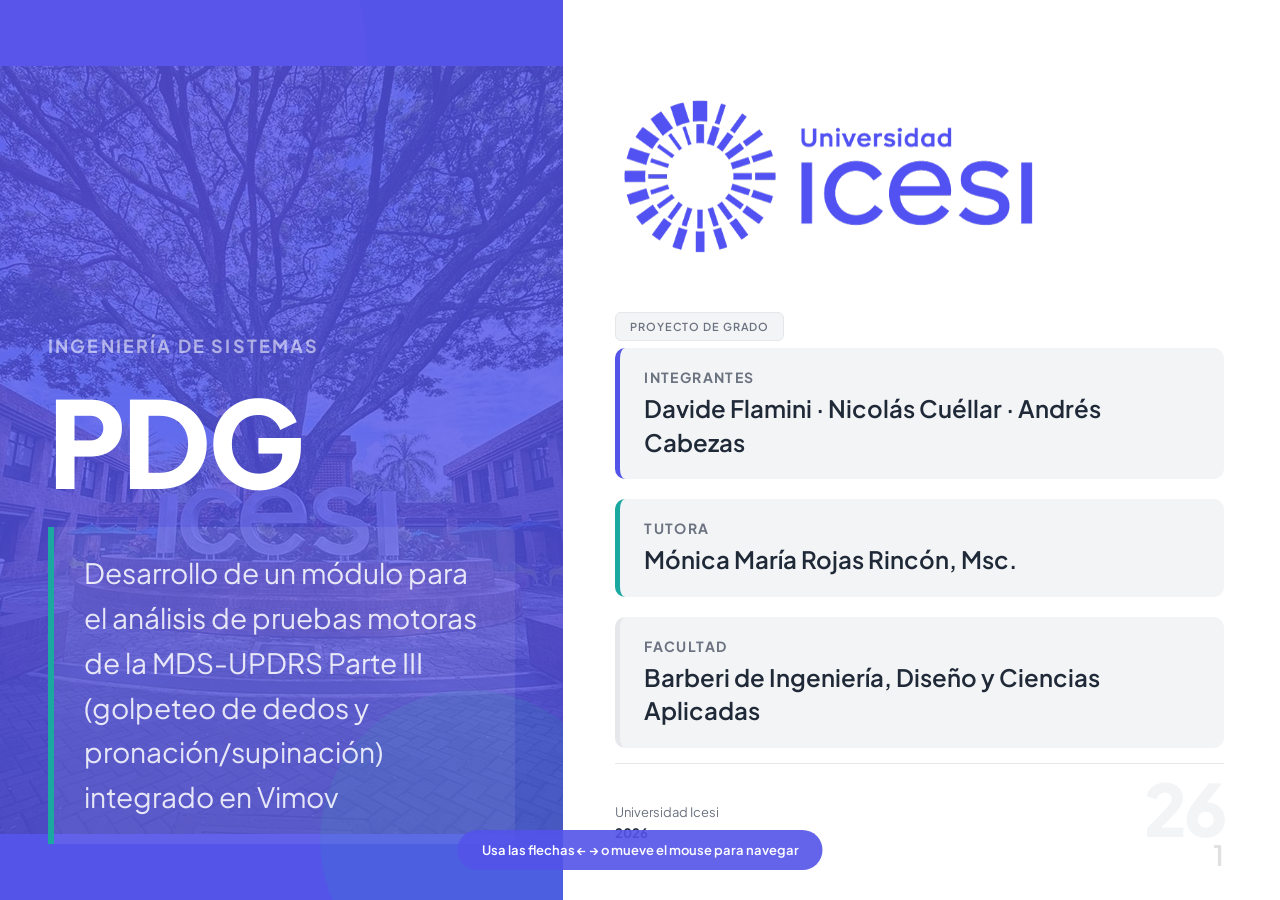
==== index.html @ 45508d39 "Merge branch 'main' of https://github.com/Nicolas-CM/Presentation-PDG" ====
<!DOCTYPE html>
<html lang="es">
<head>
    <meta charset="UTF-8">
    <meta name="viewport" content="width=device-width, initial-scale=1.0">
    <title>Vimov — MDS-UPDRS Parte III · Universidad Icesi</title>
    <link rel="preconnect" href="https://fonts.googleapis.com">
    <link rel="preconnect" href="https://fonts.gstatic.com" crossorigin>
    <link href="https://fonts.googleapis.com/css2?family=Plus+Jakarta+Sans:wght@300;400;500;600;700;800&display=swap" rel="stylesheet">
    <link rel="stylesheet" href="./assets/styles.css">

</head>
<body>
<div class="slide-container" id="slideContainer">

<!-- ===== 1. PORTADA ===== -->
<div class="slide slide-vimov-portada">
    <div class="section-header">Inicio</div>

    <!-- PANEL IZQUIERDO -->
    <div class="portada-left">
        <!-- Imagen de fondo (campus/laboratorio) -->
        <div class="portada-img-placeholder">
            <img src="./assets/portada-bg.jpg" alt="Vimov laboratorio">
        </div>
        <div class="portada-left-content">
            <div class="portada-eyebrow" style="font-size:18px;">Ingeniería de Sistemas</div>
            <h1 style="font-size:120px;">PDG</h1>
            <div class="portada-sub" style="font-size:28px;">
                Desarrollo de un módulo para el análisis de pruebas motoras de la MDS-UPDRS Parte III (golpeteo de dedos y pronación/supinación) integrado en Vimov
            </div>
        </div>
    </div>

    <!-- PANEL DERECHO -->
    <div class="portada-right">
        <div class="portada-right-top">
            <img src="./assets/logo-icesi.png" alt="Icesi" style="width:70%; height:auto; margin-bottom:6px;">
            <div class="portada-chip">Proyecto de Grado</div>
        </div>

        <div class="portada-info-block">
            <div class="portada-info-row blue">
                <div class="portada-info-label" style="font-size:14px;">Integrantes</div>
                <div class="portada-info-value" style="font-size:24px;">Davide Flamini · Nicolás Cuéllar · Andrés Cabezas</div>
            </div>
            <div class="portada-info-row teal">
                <div class="portada-info-label" style="font-size:14px;">Tutora</div>
                <div class="portada-info-value" style="font-size:24px;">Mónica María Rojas Rincón, Msc.</div>
            </div>
            <div class="portada-info-row">
                <div class="portada-info-label" style="font-size:14px;">Facultad</div>
                <div class="portada-info-value" style="font-size:24px;">Barberi de Ingeniería, Diseño y Ciencias Aplicadas</div>
            </div>
        </div>

        <div>
            <div class="portada-divider"></div>
            <div style="display:flex;align-items:flex-end;justify-content:space-between;">
                <div style="font-size:13px;color:var(--text-light);line-height:1.6;">
                    Universidad Icesi<br>
                    <strong style="color:var(--text);">2026</strong>
                </div>
                <div class="portada-year-badge">26</div>
            </div>
        </div>
    </div>

    <div class="page-number" style="color:rgba(0,0,0,0.12)">1</div>
</div>

<!-- ===== 4. CONTEXTO (contenido) ===== -->
<div class="slide slide-content">
    <div class="section-header">Contexto</div>
    <img src="./assets/logo-icesi.png" alt="Icesi" class="slide-logo">
    <h2 style="margin-top:28px;">CONTEXTO</h2>

    <div class="cols" style="
    display:grid;
    grid-template-columns:1fr 1fr;
    gap:22px;
    margin-top:20px;
">

    <div style="
        background:#fff;
        border:1px solid #e5e7eb;
        border-radius:18px;
        padding:24px;
        box-shadow:0 8px 24px rgba(0,0,0,.06);
    ">
        <h3 style="
            margin:0 0 12px;
            color:#5454e9;
            font-size:42px;
        ">
            Parkinson
        </h3>

        <p style="
            margin:0;
            font-size:32px;
            line-height:1.6;
            color:#475569;
        ">
            <strong>más de 10 millones</strong> de personas viven con enfermedad de Parkinson en el mundo (Parkinson's Foundation, 2024).
        </p>
    </div>

    <div style="
        background:#fff;
        border:1px solid #e5e7eb;
        border-radius:18px;
        padding:24px;
        box-shadow:0 8px 24px rgba(0,0,0,.06);
    ">
        <h3 style="
            margin:0 0 12px;
            color:#5454e9;
            font-size:42px;
        ">
            Escala MDS-UPDRS
        </h3>

        <p style="
            margin:0;
            font-size:32px;
            line-height:1.6;
            color:#475569;
        ">
            Estándar internacional para la evaluación de síntomas motores en Parkinson.
        </p>
    </div>

    <div style="
        background:#fff;
        border:1px solid #e5e7eb;
        border-radius:18px;
        padding:24px;
        box-shadow:0 8px 24px rgba(0,0,0,.06);
    ">
        <h3 style="
            margin:0 0 12px;
            color:#5454e9;
            font-size:42px;
        ">
            Pruebas clave
        </h3>

        <p style="
            margin:0;
            font-size:32px;
            line-height:1.6;
            color:#475569;
        ">
            Golpeteo de dedos y movimientos de pronación/supinación para evaluar bradicinesia.
        </p>
    </div>

    <div style="
        background:#fff;
        border:1px solid #e5e7eb;
        border-radius:18px;
        padding:24px;
        box-shadow:0 8px 24px rgba(0,0,0,.06);
    ">
        <h3 style="
            margin:0 0 12px;
            color:#5454e9;
            font-size:42px;
        ">
            Vimov
        </h3>

        <p style="
            margin:0;
            font-size:32px;
            line-height:1.6;
            color:#475569;
        ">
            Plataforma desarrollada por el grupo de investigación conjunto FVL–Icesi.
        </p>
    </div>

</div>
    <div class="page-number">2</div>
</div>

<!-- ===== 4.5 ARQUITECTURA VIMOV ===== -->
<div class="slide slide-content">
    <div class="section-header">Contexto</div>
    <img src="./assets/logo-icesi.png" alt="Icesi" class="slide-logo">
    <h2 style="margin-top:28px;">FLUJO DE VIMOV</h2>
    <p class="sub">Flujo de datos e integración de componentes</p>
    <div class="img-slide" style="flex:1;display:flex;justify-content:center;align-items:center;">
        <img src="./assets/vimov-flow.webp" alt="Arquitectura Vimov" style="max-width:90%;max-height:100%;object-fit:contain;">
    </div>
    <div class="page-number">3</div>
</div>

<!-- ===== 5. ÁRBOL DEL PROBLEMA ===== -->
<div class="slide slide-content">
    <div class="section-header">Contexto</div>
    <img src="./assets/logo-icesi.png" alt="Icesi" class="slide-logo">
    <h2 style="margin-top:28px;">ÁRBOL DEL PROBLEMA</h2>
    <div class="img-slide" style="flex:1;display:flex;justify-content:center;align-items:center;">
        <img src="./assets/arbol-problema.webp" alt="Árbol del Problema" style="height: 950px;object-fit:contain;">
    </div>
    <div class="page-number">4</div>
</div>

<!-- ===== 6. SECCIÓN: MARCO TEÓRICO ===== -->
<div class="slide slide-section">
    <div class="section-header">Marco Teórico</div>
    <img src="./assets/logo-icesi.png" alt="Icesi" class="slide-logo" style="filter:brightness(0) invert(1);">
    <div class="sec-tag">02 · Marco Teórico</div>
    <h2>MARCO TEÓRICO</h2>
    <div class="sec-number">05</div>
    <div class="page-number" style="color:rgba(255,255,255,0.2)">5</div>
</div>

<!-- ===== 7. MARCO TEÓRICO (contenido) ===== -->
<div class="slide slide-content">
    <div class="section-header">Marco Teórico</div>
    <img src="./assets/logo-icesi.png" alt="Icesi" class="slide-logo">
    <h2 style="margin-top:28px;">MARCO TEÓRICO</h2>
    <p class="sub">Cinco pilares conceptuales de la solución</p>

    <div class="cg3" style="grid-template-columns:repeat(5,1fr);gap:10px;margin-top:16px;">
        <div class="cd" style="padding:16px;">
            <h3 style="font-size:32px;margin-bottom:8px;">Bradicinesia</h3>
            <p style="font-size:24px;">Síntoma motor central del Parkinson. <em style="color:var(--text-light);">(Kandel et al., 2013)</em></p>
        </div>
        <div class="cd or" style="padding:16px;">
            <h3 style="font-size:32px;color:var(--orange);margin-bottom:8px;">MDS-UPDRS Parte III</h3>
            <p style="font-size:24px;">Estándar internacional 0–4. <em style="color:var(--text-light);">(Goetz et al., 2008)</em></p>
        </div>
        <div class="cd gr" style="padding:16px;">
            <h3 style="font-size:32px;color:var(--green);margin-bottom:8px;">Sensores IMU</h3>
            <p style="font-size:24px;">Acelerómetro + giroscopio para captura de movimiento. <em style="color:var(--text-light);">(Britting, 1971)</em></p>
        </div>
        <div class="cd pu" style="padding:16px;">
            <h3 style="font-size:32px;color:var(--purple);margin-bottom:8px;">Software Clínico</h3>
            <p style="font-size:24px;">Calidad, seguridad y usabilidad. <em style="color:var(--text-light);">SWEBOK · IEEE · IEC 62304</em></p>
        </div>
        <div class="cd" style="border-left-color:var(--teal);padding:16px;">
            <h3 style="font-size:32px;color:var(--teal);margin-bottom:8px;">Machine Learning</h3>
            <p style="font-size:24px;">Modelos que aprenden patrones a partir de datos biomecánicos. <em style="color:var(--text-light);">(Mitchell, 1997)</em></p>
        </div>
    </div>

    <div style="margin-top:18px;">
        <h3 style="font-size:36px;font-weight:700;color:var(--blue);margin-bottom:10px;">Sistema de Coordenadas IMU</h3>
        <div class="cols" style="gap:24px;">
            <div>
                <p style="font-size:28px;line-height:1.6;color:var(--text);">La orientación del sensor define cómo se interpretan los ejes X, Y, Z. La estandarización del sistema de referencia es crítica para que las señales sean comparables entre sesiones y pacientes.</p>
                <p style="font-size:24px;color:var(--text-light);margin-top:8px;">Fuente: <em>Tomaszewski et al., 2017 · doi:10.1515/rgg-2017-0013</em></p>
            </div>
            <div class="img-slide" style="padding:0;">
                <img src="./assets/sistema-coordenadas.webp" alt="Sistema de coordenadas IMU" style="height: 450px;object-fit:contain;">
            </div>
        </div>
    </div>
    <div class="page-number">6</div>
</div>

<!-- ===== 8. SECCIÓN: ESTADO DEL ARTE ===== -->
<div class="slide slide-section">
    <div class="section-header">Estado del Arte</div>
    <img src="./assets/logo-icesi.png" alt="Icesi" class="slide-logo" style="filter:brightness(0) invert(1);">
    <div class="sec-tag">03 · Estado del Arte</div>
    <h2>ESTADO DEL ARTE</h2>
    <div class="sec-number">03</div>
    <div class="page-number" style="color:rgba(255,255,255,0.2)">7</div>
</div>

<!-- ===== 9. ESTADO DEL ARTE (tabla) ===== -->
<div class="slide slide-content" style="padding:36px 56px 50px;">
    <div class="section-header">Estado del Arte</div>
    <img src="./assets/logo-icesi.png" alt="Icesi" class="slide-logo">
    <h2 style="margin-top:28px;">ESTADO DEL ARTE</h2>
    <p class="sub">Matriz comparativa de soluciones existentes vs. este proyecto</p>

    <table class="st" style="margin-top:14px;border-collapse:collapse;border:1px solid #d0d0d0;font-size:18px;"><thead><tr><th style="border:1px solid #d0d0d0;font-size:16px;">Característica</th><th style="border:1px solid #d0d0d0;font-size:16px;">Höglund et al. (2021)</th><th style="border:1px solid #d0d0d0;font-size:16px;">Sánchez-Fernández (2023)</th><th style="border:1px solid #d0d0d0;font-size:16px;">Dai et al. (2015)</th><th style="border:1px solid #d0d0d0;font-size:16px;">Choi et al. (2016)</th><th style="border:1px solid #d0d0d0;font-size:16px;">Yu et al. (2023)</th><th style="border:1px solid #d0d0d0;font-size:16px;">Bremm et al. (2024)</th><th class="or" style="border:1px solid #d0d0d0;font-size:16px;">Este Proyecto (Vimov)</th></tr></thead>
        <tbody>
            <tr>
                <td style="border:1px solid #d0d0d0;"><strong>IMU</strong></td>
                <td style="border:1px solid #d0d0d0;" class="ck">✓</td>
                <td style="border:1px solid #d0d0d0;" class="ck">✓</td>
                <td style="border:1px solid #d0d0d0;" class="ck">✓</td>
                <td style="border:1px solid #d0d0d0;" class="ck">✓</td>
                <td style="border:1px solid #d0d0d0;" class="no"></td>
                <td style="border:1px solid #d0d0d0;" class="ck">✓</td>
                <td style="border:1px solid #d0d0d0;" class="ck">✓</td>
            </tr>
            <tr>
                <td style="border:1px solid #d0d0d0;"><strong>Captura por video</strong></td>
                <td style="border:1px solid #d0d0d0;" class="no"></td>
                <td style="border:1px solid #d0d0d0;" class="no"></td>
                <td style="border:1px solid #d0d0d0;" class="no"></td>
                <td style="border:1px solid #d0d0d0;" class="no"></td>
                <td style="border:1px solid #d0d0d0;" class="ck">✓</td>
                <td style="border:1px solid #d0d0d0;" class="no"></td>
                <td style="border:1px solid #d0d0d0;" class="no"></td>
            </tr>
            <tr>
                <td style="border:1px solid #d0d0d0;"><strong>Prueba 3.4 (golpeteo)</strong></td>
                <td style="border:1px solid #d0d0d0;" class="no"></td>
                <td style="border:1px solid #d0d0d0;" class="no"></td>
                <td style="border:1px solid #d0d0d0;" class="ck">✓</td>
                <td style="border:1px solid #d0d0d0;" class="no"></td>
                <td style="border:1px solid #d0d0d0;" class="ck">✓</td>
                <td style="border:1px solid #d0d0d0;" class="ck">✓</td>
                <td style="border:1px solid #d0d0d0;" class="ck">✓</td>
            </tr>
            <tr>
                <td style="border:1px solid #d0d0d0;"><strong>Prueba 3.6 (pronación)</strong></td>
                <td style="border:1px solid #d0d0d0;" class="ck">✓</td>
                <td style="border:1px solid #d0d0d0;" class="ck">✓</td>
                <td style="border:1px solid #d0d0d0;" class="no"></td>
                <td style="border:1px solid #d0d0d0;" class="ck">✓</td>
                <td style="border:1px solid #d0d0d0;" class="no"></td>
                <td style="border:1px solid #d0d0d0;" class="ck">✓</td>
                <td style="border:1px solid #d0d0d0;" class="ck">✓</td>
            </tr>
            <tr>
                <td style="border:1px solid #d0d0d0;"><strong>Protocolo estándar</strong></td>
                <td style="border:1px solid #d0d0d0;" class="no"></td>
                <td style="border:1px solid #d0d0d0;" class="no">△</td>
                <td style="border:1px solid #d0d0d0;" class="no"></td>
                <td style="border:1px solid #d0d0d0;" class="no"></td>
                <td style="border:1px solid #d0d0d0;" class="no">△</td>
                <td style="border:1px solid #d0d0d0;" class="ck">✓</td>
                <td style="border:1px solid #d0d0d0;" class="ck">✓</td>
            </tr>
            <tr>
                <td style="border:1px solid #d0d0d0;"><strong>Integración plataforma clínica</strong></td>
                <td style="border:1px solid #d0d0d0;" class="no"></td>
                <td style="border:1px solid #d0d0d0;" class="no"></td>
                <td style="border:1px solid #d0d0d0;" class="no"></td>
                <td style="border:1px solid #d0d0d0;" class="no"></td>
                <td style="border:1px solid #d0d0d0;" class="no"></td>
                <td style="border:1px solid #d0d0d0;" class="no"></td>
                <td style="border:1px solid #d0d0d0;" class="ck">✓</td>
            </tr>
        </tbody>
    </table>

    <div class="hb" style="margin-top:16px;">
        <h4>Ventaja diferencial</h4>
        <p>Vimov integra <strong> una captura usando IMUs con protocolos estandarizados MDS-UPDRS dentro de una plataforma clínica</strong>, facilitando evaluaciones reproducibles y escalables del movimiento.</p>
    </div>
    <div class="page-number">8</div>
</div>

<!-- ===== 10. SECCIÓN: OBJETIVOS ===== -->
<div class="slide slide-section">
    <div class="section-header">Objetivos</div>
    <img src="./assets/logo-icesi.png" alt="Icesi" class="slide-logo" style="filter:brightness(0) invert(1);">
    <div class="sec-tag">04 · Objetivos</div>
    <h2>OBJETIVOS</h2>
    <div class="sec-number">04</div>
    <div class="page-number" style="color:rgba(255,255,255,0.2)">9</div>
</div>

<!-- ===== 11. OBJETIVO GENERAL ===== -->
<div class="slide slide-content">
    <div class="section-header">Objetivos</div>
    <img src="./assets/logo-icesi.png" alt="Icesi" class="slide-logo">
    <h2 style="margin-top:28px;">OBJETIVO GENERAL</h2>

    <div style="background:var(--bg-soft);border-radius:14px;padding:28px 32px;border-left:5px solid var(--blue);margin-top:10px;margin-bottom:20px;">
        <p style="font-size:32px;line-height:1.7;color:var(--text);">Desarrollar un <strong>módulo integrado en el ecosistema Vimov</strong> que permita medir y analizar de forma objetiva las pruebas de <strong>golpeteo de dedos</strong> y <strong>pronación/supinación</strong> de la mano, correspondientes a la Parte III de la escala MDS-UPDRS, con el fin de complementar la evaluación clínica en pacientes con enfermedad de Parkinson.</p>
    </div>

    <h3 style="font-size:32px;font-weight:700;color:var(--blue);margin-bottom:14px;">Objetivos Específicos</h3>
    <div style="display:grid;grid-template-columns:1fr 1fr;gap:12px;">
        <div style="display:flex;gap:14px;align-items:flex-start;background:var(--bg-soft);border-radius:10px;padding:16px;">
            <div style="min-width:50px;height:50px;border-radius:50%;background:var(--blue);color:#fff;font-size:24px;font-weight:800;display:flex;align-items:center;justify-content:center;flex-shrink:0;">1</div>
            <div><div style="font-size:26px;font-weight:700;color:var(--blue);">Definir protocolo estandarizado de captura</div></div>
        </div>
        <div style="display:flex;gap:14px;align-items:flex-start;background:var(--bg-soft);border-radius:10px;padding:16px;">
            <div style="min-width:50px;height:50px;border-radius:50%;background:var(--teal);color:#fff;font-size:24px;font-weight:800;display:flex;align-items:center;justify-content:center;flex-shrink:0;">2</div>
            <div><div style="font-size:26px;font-weight:700;color:var(--teal);">Establecer correspondencia entre métricas y MDS-UPDRS</div></div>
        </div>
        <div style="display:flex;gap:14px;align-items:flex-start;background:var(--bg-soft);border-radius:10px;padding:16px;">
            <div style="min-width:50px;height:50px;border-radius:50%;background:var(--green);color:#fff;font-size:24px;font-weight:800;display:flex;align-items:center;justify-content:center;flex-shrink:0;">3</div>
            <div><div style="font-size:26px;font-weight:700;color:var(--green);">Desarrollar módulo en Vimov e IMUs para captura y visualización</div></div>
        </div>
        <div style="display:flex;gap:14px;align-items:flex-start;background:var(--bg-soft);border-radius:10px;padding:16px;">
            <div style="min-width:50px;height:50px;border-radius:50%;background:var(--orange);color:#fff;font-size:24px;font-weight:800;display:flex;align-items:center;justify-content:center;flex-shrink:0;">4</div>
            <div><div style="font-size:26px;font-weight:700;color:var(--orange);">Validar en laboratorio (TRL 3)</div></div>
        </div>
    </div>
    <div class="page-number">10</div>
</div>

<!-- ===== 11.5 HIPÓTESIS DE INVESTIGACIÓN ===== -->
<div class="slide slide-content">
    <div class="section-header">Objetivos</div>
    <img src="./assets/logo-icesi.png" alt="Icesi" class="slide-logo">
    <h2 style="margin-top:28px;">HIPÓTESIS DE INVESTIGACIÓN</h2>

    <div style="background:var(--bg-soft);border-radius:14px;padding:28px 32px;border-left:5px solid var(--blue);margin-top:16px;margin-bottom:24px;">
        <p style="font-size:32px;line-height:1.8;color:var(--text);">Las características cinemáticas obtenidas mediante una <strong>unidad de medición inercial (IMU)</strong> ubicada en la muñeca permiten <strong>diferenciar de manera significativa</strong> los niveles de severidad motora establecidos por la escala MDS-UPDRS en las pruebas de golpeteo de dedos y pronación/supinación.</p>
    </div>

    <h3 style="font-size:32px;font-weight:700;color:var(--blue);margin-bottom:16px;">Condiciones esperadas</h3>
    <div style="display:grid;grid-template-columns:1fr 1fr 1fr;gap:14px;">
        <div style="background:var(--bg-soft);border-radius:10px;padding:18px 20px;border-left:4px solid var(--blue);">
            <div style="font-size:24px;font-weight:700;color:var(--blue);margin-bottom:8px;text-transform:uppercase;">Diferencias significativas</div>
            <p style="font-size:22px;line-height:1.6;">Las métricas extraídas presentan diferencias estadísticamente significativas entre los grupos evaluados.</p>
        </div>
        <div style="background:var(--bg-soft);border-radius:10px;padding:18px 20px;border-left:4px solid var(--teal);">
            <div style="font-size:24px;font-weight:700;color:var(--teal);margin-bottom:8px;text-transform:uppercase;">Discriminación de severidad</div>
            <p style="font-size:22px;line-height:1.6;">Las métricas permiten discriminar los distintos niveles de severidad mediante técnicas de clasificación.</p>
        </div>
        <div style="background:var(--bg-soft);border-radius:10px;padding:18px 20px;border-left:4px solid var(--green);">
            <div style="font-size:24px;font-weight:700;color:var(--green);margin-bottom:8px;text-transform:uppercase;">Viabilidad TRL 3</div>
            <p style="font-size:22px;line-height:1.6;">Los resultados proveen evidencia de viabilidad tecnológica del sistema en entorno controlado de laboratorio.</p>
        </div>
    </div>
    <div class="page-number">11</div>
</div>

<!-- ===== 12. SECCIÓN: OE1 — PROTOCOLO ===== -->
<div class="slide slide-section">
    <div class="section-header">Protocolo</div>
    <img src="./assets/logo-icesi.png" alt="Icesi" class="slide-logo" style="filter:brightness(0) invert(1);">
    <div class="sec-tag">OE1 · Protocolo de Captura</div>
    <h2>PROTOCOLO<br>DE CAPTURA</h2>
    <p>Estandarización de la colocación del sensor, sistema de referencia y postura del paciente para garantizar reproducibilidad</p>
    <div class="sec-number">05</div>
    <div class="page-number" style="color:rgba(255,255,255,0.2)">12</div>
</div>

<!-- ===== 13. LITERATURA Y DISEÑO EXPERIMENTAL ===== -->
<div class="slide slide-content" style="padding:40px 60px 50px;">
    <div class="section-header">Protocolo</div>
    <img src="./assets/logo-icesi.png" alt="Icesi" class="slide-logo">
    <h2 style="margin-top:28px;">DISEÑO EXPERIMENTAL</h2>
    <p class="sub">Parámetros estandarizados sustentados en literatura científica</p>

    <h3 style="margin-top:20px;margin-bottom:14px;font-size:32px;color:var(--blue);">Base de literatura</h3>
    <table class="st" style="margin-top:12px;font-size:24px;">
        <thead>
            <tr><th style="padding:14px 16px;font-size:20px;">Componente</th><th style="padding:14px 16px;font-size:20px;">Autor / Año</th><th style="padding:14px 16px;font-size:20px;">Aporte principal</th></tr>
        </thead>
        <tbody>
            <tr><td style="padding:12px 16px;">Postura</td><td style="padding:12px 16px;">Kremer et al., 2023</td><td style="padding:12px 16px;">Distintas posturas en MDS-UPDRS</td></tr>
            <tr><td style="padding:12px 16px;">Postura</td><td style="padding:12px 16px;">Houdijk et al., 2015</td><td style="padding:12px 16px;">Ajustes posturales naturales generan variabilidad en movimiento</td></tr>
            <tr><td style="padding:12px 16px;">Postura</td><td style="padding:12px 16px;">Stins et al., 2015</td><td style="padding:12px 16px;">Bipedestación introduce oscilaciones</td></tr>
            <tr><td style="padding:12px 16px;">Ubicación de IMU</td><td style="padding:12px 16px;">di Biase et al., 2018</td><td style="padding:12px 16px;">IMU en muñeca ofrece menor ruido</td></tr>
            <tr><td style="padding:12px 16px;">Ubicación de IMU</td><td style="padding:12px 16px;">Höglund et al., 2021</td><td style="padding:12px 16px;">Zona distal del antebrazo mayor estabilidad</td></tr>
            <tr><td style="padding:12px 16px;">Tipo de Movimiento</td><td style="padding:12px 16px;">Goetz et al., 2008 (MDS-UPDRS)</td><td style="padding:12px 16px;">Define ejecución y criterios clínicos de las pruebas</td></tr>
            <tr><td style="padding:12px 16px;">Sistema de referencia</td><td style="padding:12px 16px;">Tomaszewski et al., 2017</td><td style="padding:12px 16px;">La orientación del sensor</td></tr>
        </tbody>
    </table>
    <div class="page-number">13</div>
</div>

<!-- ===== 14. PARÁMETROS DEFINIDOS ===== -->
<div class="slide slide-content" style="padding:40px 60px 50px;">
    <div class="section-header">Protocolo</div>
    <img src="./assets/logo-icesi.png" alt="Icesi" class="slide-logo">
    <h2 style="margin-top:28px;">PARÁMETROS DEFINIDOS</h2>
    <p class="sub">Especificaciones de captura estandarizadas</p>

    <div style="display:grid;grid-template-columns:1fr 1fr;gap:32px;margin-top:24px;align-items:center;">
        <div>
            <div style="display:flex;flex-direction:column;gap:12px;">
                <div style="background:var(--bg-soft);padding:18px 20px;border-radius:10px;border-left:4px solid var(--blue);">
                    <h3 style="font-size:32px;font-weight:700;color:var(--blue);margin-bottom:6px;">Posición sentada</h3>
                    <p style="font-size:28px;line-height:1.6;">Espalda recta, pies firmes en el suelo, sin apoyo de brazo.</p>
                </div>
                <div style="background:var(--bg-soft);padding:18px 20px;border-radius:10px;border-left:4px solid var(--green);">
                    <h3 style="font-size:32px;font-weight:700;color:var(--green);margin-bottom:6px;">Sensor en muñeca</h3>
                    <p style="font-size:28px;line-height:1.6;">Superficie dorsal distal del antebrazo del brazo evaluado.</p>
                </div>
                <div style="background:var(--bg-soft);padding:18px 20px;border-radius:10px;border-left:4px solid var(--orange);">
                    <h3 style="font-size:32px;font-weight:700;color:var(--orange);margin-bottom:6px;">Orientación fija X, Y, Z</h3>
                    <p style="font-size:28px;line-height:1.6;">Sistema de referencia con ejes preestablecidos para consistencia inter-sesión.</p>
                </div>
                <div style="background:var(--bg-soft);padding:18px 20px;border-radius:10px;border-left:4px solid var(--purple);">
                    <h3 style="font-size:32px;font-weight:700;color:var(--purple);margin-bottom:6px;">10 repeticiones por mano</h3>
                    <p style="font-size:28px;line-height:1.6;">Una mano a la vez; registro separado de mano dominante y no dominante.</p>
                </div>
            </div>
        </div>
        <div style="display:flex;flex-direction:column;justify-content:center;align-items:center;gap:12px;">
            <img src="./assets/we-coordenadas.webp" alt="Sistema de coordenadas" style="max-width:100%;max-height:600px;object-fit:contain;">
            <p style="font-style:italic;font-size:24px;color:var(--text-light);">Sistema de referencia IMU</p>
        </div>
    </div>
    <div class="page-number">14</div>
</div>

<!-- ===== 15. PROTOCOLO — PRONACIÓN/SUPINACIÓN ===== -->
<div class="slide slide-content" style="padding:40px 60px 50px;">
    <div class="section-header">Protocolo</div>
    <img src="./assets/logo-icesi.png" alt="Icesi" class="slide-logo">
    <h2 style="margin-top:28px;">PRONACIÓN / SUPINACIÓN</h2>
    <p class="sub">Prueba 3.6 · Pasos estandarizados del protocolo de captura</p>

    <div style="display:grid;grid-template-columns:1fr 1fr;gap:36px;margin-top:24px;align-items:center;">
        <div>
            <ul class="step-list" style="gap:14px;">
                <li style="font-size:28px;line-height:1.7;"><div class="step-num teal">1</div><span>Sentar al paciente con la espalda recta y los pies firmes en el suelo.</span></li>
                <li style="font-size:28px;line-height:1.7;"><div class="step-num teal">2</div><span>Solicitar que extienda el brazo hacia el frente, a la altura del hombro, con el codo recto.</span></li>
                <li style="font-size:28px;line-height:1.7;"><div class="step-num teal">3</div><span>Colocar la IMU en la muñeca del brazo evaluado, sobre la <strong>superficie dorsal distal del antebrazo</strong>.</span></li>
                <li style="font-size:28px;line-height:1.7;"><div class="step-num teal">4</div><span>Indicar al paciente que realice <strong>pronación y supinación alternadas</strong> de la mano 10 veces, tan rápido y completamente como pueda.</span></li>
                <li style="font-size:28px;line-height:1.7;"><div class="step-num teal">5</div><span>Registrar <strong>solo una mano por vez</strong>.</span></li>
                <li style="font-size:28px;line-height:1.7;"><div class="step-num teal">6</div><span>Asegurar que <strong>no existan movimientos compensatorios</strong> del tronco o del hombro durante la ejecución.</span></li>
            </ul>
        </div>
        <div style="display:flex;justify-content:center;align-items:center;">
            <img src="./assets/protocolo-pronacion.png" alt="Demostración — Pronación/Supinación" style="width:100%;max-height:600px;object-fit:contain;border-radius:10px;">
        </div>
    </div>
    <div class="page-number">15</div>
</div>

<!-- ===== 16. PROTOCOLO — GOLPETEO DE DEDOS ===== -->
<div class="slide slide-content" style="padding:40px 60px 50px;">
    <div class="section-header">Protocolo</div>
    <img src="./assets/logo-icesi.png" alt="Icesi" class="slide-logo">
    <h2 style="margin-top:28px;">GOLPETEO DE DEDOS</h2>
    <p class="sub">Prueba 3.4 · Pasos estandarizados del protocolo de captura</p>

    <div style="display:grid;grid-template-columns:1fr 1fr;gap:36px;margin-top:24px;align-items:center;">
        <div>
            <ul class="step-list" style="gap:14px;">
                <li style="font-size:28px;line-height:1.7;"><div class="step-num">1</div><span>Sentar al paciente en posición estable, con la espalda recta.</span></li>
                <li style="font-size:28px;line-height:1.7;"><div class="step-num">2</div><span>Solicitar que eleve la mano evaluada al frente a nivel de los ojos, con el <strong>codo a 90°</strong>.</span></li>
                <li style="font-size:28px;line-height:1.7;"><div class="step-num">3</div><span>Colocar la IMU en la muñeca del brazo evaluado, sobre la <strong>superficie dorsal distal del antebrazo</strong>.</span></li>
                <li style="font-size:28px;line-height:1.7;"><div class="step-num">4</div><span>Indicar al paciente que realice <strong>10 golpes del pulgar contra el dedo índice</strong>, tan rápido y ampliamente como sea posible.</span></li>
                <li style="font-size:28px;line-height:1.7;"><div class="step-num">5</div><span>Realizar la prueba en <strong>una mano a la vez</strong>.</span></li>
                <li style="font-size:28px;line-height:1.7;"><div class="step-num">6</div><span>Verificar que el paciente no realice <strong>movimientos compensatorios</strong> del brazo o del tronco.</span></li>
            </ul>
        </div>
        <div style="display:flex;justify-content:center;align-items:center;">
            <img src="./assets/protocolo-golpeteo.png" alt="Demostración — Golpeteo de Dedos" style="width:100%;max-height:600px;object-fit:contain;border-radius:10px;">
        </div>
    </div>
    <div class="page-number">16</div>
</div>

<!-- ===== 17. VALIDACIÓN DEL PROTOCOLO ===== -->
<div class="slide slide-content" style="padding:40px 60px 50px;">
    <div class="section-header">Protocolo</div>
    <img src="./assets/logo-icesi.png" alt="Icesi" class="slide-logo">
    <h2 style="margin-top:28px;">VALIDACIÓN DEL PROTOCOLO</h2>
    <p class="sub">Revisión con personal médico de la Fundación Valle del Lili</p>

    <div style="display:grid;grid-template-columns:1fr 1fr;gap:36px;margin-top:28px;align-items:center;">
        <div>
            <p style="font-size:32px;line-height:1.7;color:var(--text);margin-bottom:24px;">El protocolo fue revisado con personal médico de la <strong>Fundación Valle del Lili</strong>, orientada a validar sus componentes metodológicos y su viabilidad para una futura aplicación en contexto clínico.</p>
            
            <h3 style="font-size:36px;font-weight:700;color:var(--blue);margin-bottom:16px;">Aspectos validados</h3>
            <div style="display:flex;flex-direction:column;gap:12px;">
                <div style="display:flex;align-items:center;gap:14px;padding:24px 30px;background:var(--bg-soft);border-radius:10px;border-left:8px solid var(--green);">
                    <div style="width:20px;height:20px;border-radius:50%;background:var(--green);flex-shrink:0;"></div>
                    <span style="font-size:28px;font-weight:600;color:var(--text);">Colocación del dispositivo IMU</span>
                </div>
                <div style="display:flex;align-items:center;gap:14px;padding:24px 30px;background:var(--bg-soft);border-radius:10px;border-left:8px solid var(--green);">
                    <div style="width:20px;height:20px;border-radius:50%;background:var(--green);flex-shrink:0;"></div>
                    <span style="font-size:28px;font-weight:600;color:var(--text);">Sistema de referencia de vectores de orientación</span>
                </div>
                <div style="display:flex;align-items:center;gap:14px;padding:24px 30px;background:var(--bg-soft);border-radius:10px;border-left:8px solid var(--green);">
                    <div style="width:20px;height:20px;border-radius:50%;background:var(--green);flex-shrink:0;"></div>
                    <span style="font-size:28px;font-weight:600;color:var(--text);">Postura del paciente durante la prueba</span>
                </div>
            </div>
        </div>
        <div style="display:flex;justify-content:center;align-items:center;">
            <img src="./assets/validacion-fvl.webp" alt="Validación FVL — foto/acta" style="max-height:650px;object-fit:contain;border-radius:10px;box-shadow:0 4px 20px rgba(0,0,0,0.08);">
        </div>
    </div>
    <div class="page-number">17</div>
</div>

<!-- ===== 17. SECCIÓN: OE2 — MÉTRICAS Y MODELO ===== -->
<div class="slide slide-section">
    <div class="section-header">Métricas</div>
    <img src="./assets/logo-icesi.png" alt="Icesi" class="slide-logo" style="filter:brightness(0) invert(1);">
    <div class="sec-tag">OE2 · Métricas y Modelo ML</div>
    <h2>OBJETIVO ESPECÍFICO 2</h2>
    <p>Establecer una correspondencia entre las métricas objetivas calculadas y la escala MDS-UPDRS, comparando los resultados cuantitativos con las puntuaciones de neurólogos para objetivar los criterios clínicos de cada nivel de la escala.</p>
    <div class="sec-number">06</div>
    <div class="page-number" style="color:rgba(255,255,255,0.2)">17</div>
</div>

<!-- ===== 18. PIPELINE ===== -->
<div class="slide slide-content" style="padding:36px 56px 50px;">
    <div class="section-header">Métricas</div>
    <img src="./assets/logo-icesi.png" alt="Icesi" class="slide-logo">
    <h2 style="margin-top:28px;">PIPELINE DE PROCESAMIENTO</h2>
    <p class="sub">Etapas de limpieza, segmentación y extracción de métricas cinemáticas</p>

    <div style="display:grid;grid-template-columns:1fr 1fr;gap:32px;margin-top:24px;">
        <div>
            <h3 style="font-size:32px;font-weight:700;color:var(--blue);margin-bottom:16px;">Etapa 1 — Limpieza y acondicionamiento</h3>
            <div style="display:flex;flex-direction:column;gap:14px;">
                <div style="display:flex;gap:14px;font-size:28px;line-height:1.7;color:var(--text);padding:16px 20px;background:var(--bg-soft);border-radius:10px;border-left:4px solid var(--blue);">
                    <strong style="color:var(--blue);flex-shrink:0;font-size:24px;">①</strong> 
                    <span>Eliminación de duplicados temporales antes del remuestreo para evitar inconsistencias en el vector de tiempo.</span>
                </div>
                <div style="display:flex;gap:14px;font-size:28px;line-height:1.7;color:var(--text);padding:16px 20px;background:var(--bg-soft);border-radius:10px;border-left:4px solid var(--blue);">
                    <strong style="color:var(--blue);flex-shrink:0;font-size:24px;">②</strong> 
                    <span>Filtrado de ruido y componentes no asociados al movimiento voluntario del paciente.</span>
                </div>
                <div style="display:flex;gap:14px;font-size:28px;line-height:1.7;color:var(--text);padding:16px 20px;background:var(--bg-soft);border-radius:10px;border-left:4px solid var(--blue);">
                    <strong style="color:var(--blue);flex-shrink:0;font-size:24px;">③</strong> 
                    <span>Identificación automática del eje de movimiento predominante a partir de acelerómetro y giroscopio.</span>
                </div>
            </div>
        </div>
        <div>
            <h3 style="font-size:32px;font-weight:700;color:var(--teal);margin-bottom:16px;">Etapa 2 — Segmentación y extracción</h3>
            <div style="display:flex;flex-direction:column;gap:14px;">
                <div style="display:flex;gap:14px;font-size:28px;line-height:1.7;color:var(--text);padding:16px 20px;background:var(--bg-soft);border-radius:10px;border-left:4px solid var(--teal);">
                    <strong style="color:var(--teal);flex-shrink:0;font-size:24px;">④</strong> 
                    <span>Detección automática de movimientos sobre la señal filtrada del giroscopio.</span>
                </div>
                <div style="display:flex;gap:14px;font-size:28px;line-height:1.7;color:var(--text);padding:16px 20px;background:var(--bg-soft);border-radius:10px;border-left:4px solid var(--teal);">
                    <strong style="color:var(--teal);flex-shrink:0;font-size:24px;">⑤</strong> 
                    <span>Validación y selección de ciclos completos; eliminación de ciclos incompletos o inestables.</span>
                </div>
                <div style="display:flex;gap:14px;font-size:28px;line-height:1.7;color:var(--text);padding:16px 20px;background:var(--bg-soft);border-radius:10px;border-left:4px solid var(--teal);">
                    <strong style="color:var(--teal);flex-shrink:0;font-size:24px;">⑥</strong> 
                    <span>Cálculo de <strong>19 métricas</strong> (Pronación) y <strong>22 métricas</strong> (Golpeteo de dedos), incluyendo métricas adicionales de <strong>intervalo inter-tap (ITI) y hesitaciones</strong>.</span>
                </div>
            </div>
        </div>
    </div>

    <div class="page-number">19</div>
</div>

<!-- ===== 20. BASELINE ===== -->
<div class="slide slide-content" style="padding:36px 56px 50px;">
    <div class="section-header">Métricas</div>
    <img src="./assets/logo-icesi.png" alt="Icesi" class="slide-logo">
    <h2 style="margin-top:28px;">BASELINE — POBLACIÓN SANA</h2>
    <p class="sub" style="margin-bottom:16px;">Definición de rangos normativos para detección de desviaciones en Parkinson</p>

    <!-- Grid 2x2 mejorado -->
    <div style="display:grid;grid-template-columns:repeat(2,1fr);gap:20px;margin-bottom:24px;">
        <div style="background:var(--bg-soft);padding:24px 30px;border-radius:12px;border-left:6px solid var(--blue);">
            <h3 style="font-size:24px;color:var(--blue);margin-bottom:8px;font-weight:700;">Población</h3>
            <p style="font-size:28px;line-height:1.6;margin:0;"><strong>23 participantes sanos</strong> (20–55 años) sin diagnóstico neurológico</p>
        </div>
        <div style="background:var(--bg-soft);padding:24px 30px;border-radius:12px;border-left:6px solid var(--orange);">
            <h3 style="font-size:24px;color:var(--orange);margin-bottom:8px;font-weight:700;">Protocolo</h3>
            <p style="font-size:28px;line-height:1.6;margin:0;"><strong>15 sujetos × 6 muestras</strong> + <strong>8 × 4</strong> = ~122 pruebas/mano</p>
        </div>
        <div style="background:var(--bg-soft);padding:24px 30px;border-radius:12px;border-left:6px solid var(--green);">
            <h3 style="font-size:24px;color:var(--green);margin-bottom:8px;font-weight:700;">Extracción de datos</h3>
            <p style="font-size:28px;line-height:1.6;margin:0;"><strong>Segmentación por ciclos</strong> + análisis por percentiles</p>
        </div>
        <div style="background:var(--bg-soft);padding:24px 30px;border-radius:12px;border-left:6px solid var(--purple);">
            <h3 style="font-size:24px;color:var(--purple);margin-bottom:8px;font-weight:700;">Objetivo</h3>
            <p style="font-size:28px;line-height:1.6;margin:0;"><strong>Rangos normativos (P5-P95)</strong> para detectar desviaciones</p>
        </div>
    </div>

    <!-- Tablas en 2 columnas -->
    <div style="display:grid;grid-template-columns:1fr 1fr;gap:32px;">
        <div>
            <h3 style="font-size:28px;font-weight:700;color:var(--blue);margin-bottom:12px;">Pronación — Top métricas</h3>
            <table class="st" style="font-size:24px;">
                <thead><tr><th>Métrica</th><th>Media</th><th>CV</th><th>Rel.</th></tr></thead>
                <tbody>
                    <tr><td>Vel. Pico (°/s)</td><td>484.3</td><td>25.4%</td><td style="color:var(--orange);font-weight:600;">Alta</td></tr>
                    <tr><td>Amplitud (°)</td><td>968.5</td><td>25.4%</td><td style="color:var(--orange);font-weight:600;">Alta</td></tr>
                    <tr><td>Regularidad (%)</td><td>84.5</td><td>5.2%</td><td style="color:var(--orange);font-weight:600;">Alta</td></tr>
                    <tr><td>Jerk RMS (°/s²)</td><td>3598.9</td><td>38.2%</td><td style="color:var(--teal);font-weight:600;">M-A</td></tr>
                    <tr><td>Frecuencia (Hz)</td><td>1.291</td><td>11.6%</td><td style="color:var(--teal);font-weight:600;">M-A</td></tr>
                </tbody>
            </table>
        </div>
        <div>
            <h3 style="font-size:28px;font-weight:700;color:var(--teal);margin-bottom:12px;">Golpeteo — Top métricas</h3>
            <table class="st" style="font-size:24px;">
                <thead><tr><th>Métrica</th><th>Media</th><th>CV</th><th>Rel.</th></tr></thead>
                <tbody>
                    <tr><td>Cadencia (Hz)</td><td>1.694</td><td>28.6%</td><td style="color:var(--orange);font-weight:600;">Alta</td></tr>
                    <tr><td>ITI Media (s)</td><td>0.650</td><td>35.8%</td><td style="color:var(--orange);font-weight:600;">Alta</td></tr>
                    <tr><td>Amplitud (°)</td><td>1.982</td><td>58.8%</td><td style="color:var(--orange);font-weight:600;">Alta</td></tr>
                    <tr><td>Regularidad (%)</td><td>61.4</td><td>21.4%</td><td style="color:var(--orange);font-weight:600;">Alta</td></tr>
                    <tr><td>Jerk RMS (°/s²)</td><td>10.29</td><td>48.8%</td><td style="color:var(--teal);font-weight:600;">M-A</td></tr>
                </tbody>
            </table>
        </div>
    </div>
    <div class="page-number">20</div>
</div>

<!-- ===== 21. MODELO LDA ===== -->
<div class="slide slide-content" style="padding:36px 56px 50px;">
    <div class="section-header">Métricas</div>
    <img src="./assets/logo-icesi.png" alt="Icesi" class="slide-logo">
    <h2 style="margin-top:28px;">MODELO CLASIFICADOR — LDA</h2>
    <p class="sub">Linear Discriminant Analysis con regularización — validación LOSO</p>

    <div style="display:grid;grid-template-columns:1fr 1fr;gap:32px;margin-top:20px;">
        <!-- Columna izquierda -->
        <div>
            <h3 style="font-size:32px;font-weight:700;color:var(--blue);margin-bottom:12px;">¿Por qué LDA?</h3>
            <p style="font-size:28px;line-height:1.7;color:var(--text);margin-bottom:18px;">
                Con <strong>N=3 sujetos por score</strong> en estadios 1–4, los modelos complejos (SVM, Random Forest) tienen más parámetros que grados de libertad efectivos, garantizando sobreajuste. <strong>LDA con regularización</strong> es la alternativa más robusta para este tamaño de muestra.
            </p>

            <h3 style="font-size:32px;font-weight:700;color:var(--blue);margin-bottom:12px;">Configuración (idéntica en ambas pruebas)</h3>
            <div style="display:flex;flex-direction:column;gap:10px;">
                <div style="background:var(--bg-soft);padding:18px 20px;border-radius:10px;border-left:4px solid var(--blue);">
                    <p style="font-size:28px;line-height:1.6;"><strong style="color:var(--blue);">Solver:</strong> lsqr (mínimos cuadrados regularizados)</p>
                </div>
                <div style="background:var(--bg-soft);padding:18px 20px;border-radius:10px;border-left:4px solid var(--orange);">
                    <p style="font-size:28px;line-height:1.6;"><strong style="color:var(--orange);">Regularización:</strong> shrinkage = 0.95</p>
                </div>
                <div style="background:var(--bg-soft);padding:18px 20px;border-radius:10px;border-left:4px solid var(--green);">
                    <p style="font-size:28px;line-height:1.6;"><strong style="color:var(--green);">Preprocesamiento:</strong> StandardScaler antes de LDA</p>
                </div>
            </div>
        </div>

        <!-- Columna derecha -->
        <div>
            <h3 style="font-size:32px;font-weight:700;color:var(--teal);margin-bottom:12px;">Validación LOSO</h3>
            <p style="font-size:28px;line-height:1.7;color:var(--text);margin-bottom:18px;">
                Con N=3 sujetos por score, la validación cruzada estándar mezclaría datos del mismo sujeto en train y test, inflando las métricas. <strong>Leave-One-Subject-Out (LOSO)</strong> garantiza que el modelo nunca ve al sujeto de test durante el entrenamiento.
            </p>

            <div style="background:linear-gradient(135deg, var(--bg-soft) 0%, rgba(255,255,255,0.5) 100%);padding:20px;border-radius:12px;border:2px solid var(--teal);">
                <div style="font-size:24px;font-weight:700;color:var(--teal);margin-bottom:14px;text-transform:uppercase;letter-spacing:0.05em;">📊 Métricas calculadas</div>
                <div style="display:grid;grid-template-columns:1fr 1fr;gap:10px;">
                    <div style="background:white;padding:14px;border-radius:8px;box-shadow:0 2px 8px rgba(0,0,0,0.06);border-left:3px solid var(--blue);">
                        <p style="font-size:24px;font-weight:600;color:var(--text);">Accuracy global</p>
                    </div>
                    <div style="background:white;padding:14px;border-radius:8px;box-shadow:0 2px 8px rgba(0,0,0,0.06);border-left:3px solid var(--orange);">
                        <p style="font-size:24px;font-weight:600;color:var(--text);">AUC OvR por score</p>
                    </div>
                    <div style="background:white;padding:14px;border-radius:8px;box-shadow:0 2px 8px rgba(0,0,0,0.06);border-left:3px solid var(--green);">
                        <p style="font-size:24px;font-weight:600;color:var(--text);">AUC macro</p>
                    </div>
                    <div style="background:white;padding:14px;border-radius:8px;box-shadow:0 2px 8px rgba(0,0,0,0.06);border-left:3px solid var(--purple);">
                        <p style="font-size:24px;font-weight:600;color:var(--text);">Matriz de confusión</p>
                    </div>
                </div>
            </div>
        </div>
    </div>
    <div class="page-number">21</div>
</div>

<!-- ===== 22. RESULTADO PRONACIÓN - PARTE 1 ===== -->
<div class="slide slide-content" style="padding:36px 56px 50px;">
    <div class="section-header">Métricas</div>
    <img src="./assets/logo-icesi.png" alt="Icesi" class="slide-logo">
    <h2 style="margin-top:28px;">RESULTADO — PRONACIÓN/SUPINACIÓN</h2>
    <p class="sub">Modelo LDA ajustado · shrinkage=0.95, amplitud corregida</p>

    <div class="cols" style="gap:40px;margin-top:16px;align-items:start;">
        <div style="flex:0.6;">
            <h3 style="font-size:32px;font-weight:700;color:var(--blue);margin-bottom:16px;">📊 Resultados Generales</h3>
            <div style="display:grid;grid-template-columns:1fr 1fr;gap:12px;margin-bottom:24px;">
                <div style="background:#fff;padding:16px;border-radius:10px;border:2px solid var(--blue);text-align:center;">
                    <div style="font-size:48px;font-weight:900;color:var(--blue);margin-bottom:4px;">83.1%</div>
                    <div style="font-size:18px;font-weight:600;color:var(--text-light);text-transform:uppercase;">Accuracy Train</div>
                </div>
                <div style="background:#fff;padding:16px;border-radius:10px;border:2px solid var(--green);text-align:center;">
                    <div style="font-size:48px;font-weight:900;color:var(--green);margin-bottom:4px;">73.4%</div>
                    <div style="font-size:18px;font-weight:600;color:var(--text-light);text-transform:uppercase;">Accuracy LOSO</div>
                </div>
                <div style="background:#fff;padding:16px;border-radius:10px;border:2px solid var(--orange);text-align:center;grid-column:1/-1;">
                    <div style="font-size:48px;font-weight:900;color:var(--orange);margin-bottom:4px;">91.4%</div>
                    <div style="font-size:18px;font-weight:600;color:var(--text-light);text-transform:uppercase;">AUC Macro</div>
                </div>
            </div>

            <h3 style="font-size:16px;font-weight:700;color:var(--blue);margin-bottom:12px;">⭐ Top 5 Features Discriminativas</h3>
            <div style="display:flex;flex-direction:column;gap:8px;">
                <div class="auc-row" style="display:grid;grid-template-columns:240px 1fr 65px;align-items:center;gap:12px;"><span class="auc-score" style="font-size:13px;font-weight:600;color:var(--text);white-space:nowrap;overflow:hidden;text-overflow:ellipsis;">Cadencia</span><div class="auc-bar-wrap" style="position:relative;height:12px;background:var(--border);border-radius:6px;overflow:hidden;"><div class="auc-bar-fill" style="height:100%;background:var(--blue);border-radius:6px;width:55.6%;"></div></div><span class="auc-value" style="text-align:right;font-weight:700;font-size:13px;color:var(--text);">55.6%</span></div>
                <div class="auc-row" style="display:grid;grid-template-columns:240px 1fr 65px;align-items:center;gap:12px;"><span class="auc-score" style="font-size:13px;font-weight:600;color:var(--text);white-space:nowrap;overflow:hidden;text-overflow:ellipsis;">Frecuencia</span><div class="auc-bar-wrap" style="position:relative;height:12px;background:var(--border);border-radius:6px;overflow:hidden;"><div class="auc-bar-fill" style="height:100%;background:var(--blue);border-radius:6px;width:48.0%;"></div></div><span class="auc-value" style="text-align:right;font-weight:700;font-size:13px;color:var(--text);">48.0%</span></div>
                <div class="auc-row" style="display:grid;grid-template-columns:240px 1fr 65px;align-items:center;gap:12px;"><span class="auc-score" style="font-size:13px;font-weight:600;color:var(--text);white-space:nowrap;overflow:hidden;text-overflow:ellipsis;">Jerk RMS</span><div class="auc-bar-wrap" style="position:relative;height:12px;background:var(--border);border-radius:6px;overflow:hidden;"><div class="auc-bar-fill" style="height:100%;background:var(--blue);border-radius:6px;width:47.2%;"></div></div><span class="auc-value" style="text-align:right;font-weight:700;font-size:13px;color:var(--text);">47.2%</span></div>
                <div class="auc-row" style="display:grid;grid-template-columns:240px 1fr 65px;align-items:center;gap:12px;"><span class="auc-score" style="font-size:13px;font-weight:600;color:var(--text);white-space:nowrap;overflow:hidden;text-overflow:ellipsis;">Jerk RMS Angular</span><div class="auc-bar-wrap" style="position:relative;height:12px;background:var(--border);border-radius:6px;overflow:hidden;"><div class="auc-bar-fill" style="height:100%;background:var(--blue);border-radius:6px;width:45.1%;"></div></div><span class="auc-value" style="text-align:right;font-weight:700;font-size:13px;color:var(--text);">45.1%</span></div>
                <div class="auc-row" style="display:grid;grid-template-columns:240px 1fr 65px;align-items:center;gap:12px;"><span class="auc-score" style="font-size:13px;font-weight:600;color:var(--text);white-space:nowrap;overflow:hidden;text-overflow:ellipsis;">Amplitud Media</span><div class="auc-bar-wrap" style="position:relative;height:12px;background:var(--border);border-radius:6px;overflow:hidden;"><div class="auc-bar-fill" style="height:100%;background:var(--blue);border-radius:6px;width:28.3%;"></div></div><span class="auc-value" style="text-align:right;font-weight:700;font-size:13px;color:var(--text);">28.3%</span></div>
            </div>
        </div>

        <div style="flex:0.4;background:var(--bg-soft);padding:20px;border-radius:12px;border-left:6px solid var(--blue);">
            <div style="font-size:24px;font-weight:800;color:var(--text-light);text-transform:uppercase;letter-spacing:0.1em;margin-bottom:12px;">📈 Interpretación</div>
            <div style="font-size:24px;line-height:1.7;color:var(--text);">
                <p style="margin-bottom:12px;"><strong>Accuracy LOSO:</strong> 73.4% indica una capacidad predictiva robusta bajo validación cruzada LOSO.</p>
                <p style="margin-bottom:12px;"><strong>AUC Macro:</strong> 91.4% demuestra excelente discriminación entre estadios.</p>
                <p style="margin-bottom:12px;"><strong>Features clave:</strong> cadencia, amplitud media, frecuencia y compensación lateral.</p>
                <div style="background:white;border-radius:8px;padding:12px;border-left:3px solid var(--green);margin-top:4px;">
                    <div style="font-size:18px;font-weight:700;color:var(--green);margin-bottom:6px;text-transform:uppercase;">🔁 Estabilidad por semilla</div>
                    <p style="margin-bottom:4px;font-size:18px;">Accuracy: <strong>74.37% ± 1.01%</strong></p>
                    <p style="margin-bottom:0;font-size:18px;">AUC macro: <strong>91.61% ± 0.32%</strong></p>
                </div>
            </div>
        </div>
    </div>
    <div class="page-number">22</div>
</div>

<!-- ===== 23. RESULTADO PRONACIÓN - PARTE 2 (MATRIZ CONFUSIÓN) ===== -->
<div class="slide slide-content" style="padding:36px 56px 50px;">
    <div class="section-header">Métricas</div>
    <img src="./assets/logo-icesi.png" alt="Icesi" class="slide-logo">
    <h2 style="margin-top:28px;">MATRIZ DE CONFUSIÓN — PRONACIÓN</h2>
    <p class="sub">Performance por estadio (one-vs-rest) y análisis de desempeño</p>

    <div class="cols" style="gap:32px;margin-top:16px;align-items:center;">
        <div style="flex:0.6;">
            <h3 style="font-size:32px;font-weight:700;color:var(--teal);margin-bottom:16px;">🎯 AUC por Estadio</h3>
            <div style="display:flex;flex-direction:column;gap:8px;">
                <div class="auc-row"><span class="auc-score">Score 0 (sano)</span><div class="auc-bar-wrap"><div class="auc-bar-fill orange" style="width:81.3%;"></div></div><span class="auc-value">0.813</span><span class="auc-label" style="color:var(--orange);">Aceptable</span></div>
                <div class="auc-row"><span class="auc-score">Score 1 (leve)</span><div class="auc-bar-wrap"><div class="auc-bar-fill" style="width:88%;"></div></div><span class="auc-value">0.880</span><span class="auc-label" style="color:var(--blue);">Bueno</span></div>
                <div class="auc-row"><span class="auc-score">Score 2 (moderado)</span><div class="auc-bar-wrap"><div class="auc-bar-fill green" style="width:92.8%;"></div></div><span class="auc-value">0.928</span><span class="auc-label" style="color:var(--green);">Excelente</span></div>
                <div class="auc-row"><span class="auc-score">Score 3 (severo)</span><div class="auc-bar-wrap"><div class="auc-bar-fill green" style="width:99.8%;"></div></div><span class="auc-value">0.998</span><span class="auc-label" style="color:var(--green);">Excelente</span></div>
                <div class="auc-row"><span class="auc-score">Score 4 (muy severo)</span><div class="auc-bar-wrap"><div class="auc-bar-fill green" style="width:99.9%;"></div></div><span class="auc-value">0.999</span><span class="auc-label" style="color:var(--green);">Excelente</span></div>
            </div>
        </div>

        <div style="flex:0.4;display:flex;flex-direction:column;align-items:center;justify-content:center;">
            <img src="./assets/confusion-pronacion.png" alt="Matriz de confusión — Pronación" style="max-width:100%; max-height:500px; border-radius:10px; box-shadow:0 4px 20px rgba(0,0,0,0.08); border:1px solid var(--border);">
        </div>
    </div>

    <div class="hb" style="margin-top:18px;">
        <h4 style="font-size:32px;">✓ Conclusión Pronación</h4>
        <p style="font-size:28px;">El modelo LDA demuestra excelente capacidad discriminativa, especialmente en estadios severos. La prueba de pronación/supinación es altamente predictiva de bradicinesia.</p>
    </div>

    <div class="page-number">23</div>
</div>
<!-- ===== 24. RESULTADO GOLPETEO - PARTE 1 ===== -->
<div class="slide slide-content" style="padding:36px 56px 50px;">
    <div class="section-header">Métricas</div>
    <img src="./assets/logo-icesi.png" alt="Icesi" class="slide-logo">
    <h2 style="margin-top:28px;">RESULTADO — GOLPETEO DE DEDOS</h2>
    <p class="sub">Modelo LDA ajustado · shrinkage=0.95, amplitud corregida</p>

    <div class="cols" style="gap:40px;margin-top:16px;align-items:start;">
        <div style="flex:0.6;">
            <h3 style="font-size:32px;font-weight:700;color:var(--blue);margin-bottom:16px;">📊 Resultados Generales</h3>
            <div style="display:grid;grid-template-columns:1fr 1fr;gap:12px;margin-bottom:24px;">
                <div style="background:#fff;padding:16px;border-radius:10px;border:2px solid var(--blue);text-align:center;">
                    <div style="font-size:48px;font-weight:900;color:var(--blue);margin-bottom:4px;">79.7%</div>
                    <div style="font-size:18px;font-weight:600;color:var(--text-light);text-transform:uppercase;">Accuracy Train</div>
                </div>
                <div style="background:#fff;padding:16px;border-radius:10px;border:2px solid var(--orange);text-align:center;">
                    <div style="font-size:48px;font-weight:900;color:var(--orange);margin-bottom:4px;">58.75%</div>
                    <div style="font-size:18px;font-weight:600;color:var(--text-light);text-transform:uppercase;">Accuracy LOSO</div>
                </div>
                <div style="background:#fff;padding:16px;border-radius:10px;border:2px solid var(--green);text-align:center;grid-column:1/-1;">
                    <div style="font-size:48px;font-weight:900;color:var(--green);margin-bottom:4px;">84.97%</div>
                    <div style="font-size:18px;font-weight:600;color:var(--text-light);text-transform:uppercase;">AUC Macro</div>
                </div>
            </div>

            <h3 style="font-size:16px;font-weight:700;color:var(--blue);margin-bottom:12px;">⭐ Top 5 Features Discriminativas</h3>
            <div style="display:flex;flex-direction:column;gap:8px;">
                <div class="auc-row" style="display:grid;grid-template-columns:240px 1fr 65px;align-items:center;gap:12px;"><span class="auc-score" style="font-size:13px;font-weight:600;color:var(--text);white-space:nowrap;overflow:hidden;text-overflow:ellipsis;">ITI STD</span><div class="auc-bar-wrap" style="position:relative;height:12px;background:var(--border);border-radius:6px;overflow:hidden;"><div class="auc-bar-fill" style="height:100%;background:var(--blue);border-radius:6px;width:62.8%;"></div></div><span class="auc-value" style="text-align:right;font-weight:700;font-size:13px;color:var(--text);">62.8%</span></div>
                <div class="auc-row" style="display:grid;grid-template-columns:240px 1fr 65px;align-items:center;gap:12px;"><span class="auc-score" style="font-size:13px;font-weight:600;color:var(--text);white-space:nowrap;overflow:hidden;text-overflow:ellipsis;">Jerk RMS</span><div class="auc-bar-wrap" style="position:relative;height:12px;background:var(--border);border-radius:6px;overflow:hidden;"><div class="auc-bar-fill" style="height:100%;background:var(--blue);border-radius:6px;width:55.2%;"></div></div><span class="auc-value" style="text-align:right;font-weight:700;font-size:13px;color:var(--text);">55.2%</span></div>
                <div class="auc-row" style="display:grid;grid-template-columns:240px 1fr 65px;align-items:center;gap:12px;"><span class="auc-score" style="font-size:13px;font-weight:600;color:var(--text);white-space:nowrap;overflow:hidden;text-overflow:ellipsis;">ITI Media</span><div class="auc-bar-wrap" style="position:relative;height:12px;background:var(--border);border-radius:6px;overflow:hidden;"><div class="auc-bar-fill" style="height:100%;background:var(--blue);border-radius:6px;width:52.4%;"></div></div><span class="auc-value" style="text-align:right;font-weight:700;font-size:13px;color:var(--text);">52.4%</span></div>
                <div class="auc-row" style="display:grid;grid-template-columns:240px 1fr 65px;align-items:center;gap:12px;"><span class="auc-score" style="font-size:13px;font-weight:600;color:var(--text);white-space:nowrap;overflow:hidden;text-overflow:ellipsis;">Cadencia</span><div class="auc-bar-wrap" style="position:relative;height:12px;background:var(--border);border-radius:6px;overflow:hidden;"><div class="auc-bar-fill" style="height:100%;background:var(--blue);border-radius:6px;width:52.4%;"></div></div><span class="auc-value" style="text-align:right;font-weight:700;font-size:13px;color:var(--text);">52.4%</span></div>
                <div class="auc-row" style="display:grid;grid-template-columns:240px 1fr 65px;align-items:center;gap:12px;"><span class="auc-score" style="font-size:13px;font-weight:600;color:var(--text);white-space:nowrap;overflow:hidden;text-overflow:ellipsis;">Compensación Lateral</span><div class="auc-bar-wrap" style="position:relative;height:12px;background:var(--border);border-radius:6px;overflow:hidden;"><div class="auc-bar-fill" style="height:100%;background:var(--blue);border-radius:6px;width:38.2%;"></div></div><span class="auc-value" style="text-align:right;font-weight:700;font-size:13px;color:var(--text);">38.2%</span></div>
            </div>
        </div>

        <div style="flex:0.4;background:var(--bg-soft);padding:20px;border-radius:12px;border-left:6px solid var(--blue);">
            <div style="font-size:24px;font-weight:800;color:var(--text-light);text-transform:uppercase;letter-spacing:0.1em;margin-bottom:12px;">📈 Interpretación</div>
            <div style="font-size:24px;line-height:1.7;color:var(--text);">
                <p style="margin-bottom:12px;"><strong>Accuracy LOSO:</strong> 58.75% refleja mayor complejidad en discriminación de golpeteo comparado con pronación.</p>
                <p style="margin-bottom:12px;"><strong>AUC Macro:</strong> 84.97% sigue siendo robusto, especialmente en estadios avanzados.</p>
                <p style="margin-bottom:12px;"><strong>Features clave:</strong> ITI media, ITI std y cadencia son los principales discriminadores.</p>
                <div style="background:white;border-radius:8px;padding:12px;border-left:3px solid var(--teal);margin-top:4px;">
                    <div style="font-size:18px;font-weight:700;color:var(--teal);margin-bottom:6px;text-transform:uppercase;">🔁 Estabilidad por semilla</div>
                    <p style="margin-bottom:4px;font-size:18px;">Accuracy: <strong>58.50% ± 1.02%</strong></p>
                    <p style="margin-bottom:0;font-size:18px;">AUC macro: <strong>85.10% ± 0.20%</strong></p>
                </div>
            </div>
        </div>
    </div>
    <div class="page-number">24</div>
</div>

<!-- ===== 25. RESULTADO GOLPETEO - PARTE 2 (MATRIZ CONFUSIÓN) ===== -->
<div class="slide slide-content" style="padding:36px 56px 50px;">
    <div class="section-header">Métricas</div>
    <img src="./assets/logo-icesi.png" alt="Icesi" class="slide-logo">
    <h2 style="margin-top:28px;">MATRIZ DE CONFUSIÓN — GOLPETEO</h2>
    <p class="sub">Performance por estadio (one-vs-rest) y análisis de desempeño</p>

    <div class="cols" style="gap:32px;margin-top:16px;align-items:center;">
        <div style="flex:0.6;">
            <h3 style="font-size:32px;font-weight:700;color:var(--teal);margin-bottom:16px;">🎯 AUC por Estadio</h3>
            <div style="display:flex;flex-direction:column;gap:8px;">
                <div class="auc-row"><span class="auc-score">Score 0 (sano)</span><div class="auc-bar-wrap"><div class="auc-bar-fill orange" style="width:75.4%;"></div></div><span class="auc-value">0.754</span><span class="auc-label" style="color:var(--orange);">Aceptable</span></div>
                <div class="auc-row"><span class="auc-score">Score 1 (leve)</span><div class="auc-bar-wrap"><div class="auc-bar-fill" style="width:89%;"></div></div><span class="auc-value">0.890</span><span class="auc-label" style="color:var(--blue);">Bueno</span></div>
                <div class="auc-row"><span class="auc-score">Score 2 (moderado)</span><div class="auc-bar-wrap"><div class="auc-bar-fill" style="width:87.3%;"></div></div><span class="auc-value">0.873</span><span class="auc-label" style="color:var(--blue);">Bueno</span></div>
                <div class="auc-row"><span class="auc-score">Score 3 (severo)</span><div class="auc-bar-wrap"><div class="auc-bar-fill green" style="width:98.7%;"></div></div><span class="auc-value">0.987</span><span class="auc-label" style="color:var(--green);">Excelente</span></div>
                <div class="auc-row"><span class="auc-score">Score 4 (muy severo)</span><div class="auc-bar-wrap"><div class="auc-bar-fill green" style="width:99.7%;"></div></div><span class="auc-value">0.997</span><span class="auc-label" style="color:var(--green);">Excelente</span></div>
            </div>
        </div>

        <div style="flex:0.4;display:flex;flex-direction:column;align-items:center;justify-content:center;">
            <img src="./assets/confusion-golpeteo.png" alt="Matriz de confusión — Golpeteo" style="max-width:100%; max-height:500px; border-radius:10px; box-shadow:0 4px 20px rgba(0,0,0,0.08); border:1px solid var(--border);">
        </div>
    </div>

    <div class="hb" style="margin-top:18px;">
        <h4 style="font-size:32px;">✓ Conclusión Golpeteo</h4>
        <p style="font-size:28px;">El modelo LDA muestra buena discriminación en estadios leve-moderado, con excelencia en estadios severos. La prueba de golpeteo complementa el análisis de bradicinesia.</p>
    </div>

    <div class="page-number">25</div>
</div>


<!-- ===== 26. SECCIÓN: OE3 — MÓDULO VIMOV ===== -->
<div class="slide slide-section">
    <div class="section-header">Módulo</div>
    <img src="./assets/logo-icesi.png" alt="Icesi" class="slide-logo" style="filter:brightness(0) invert(1);">
    <div class="sec-tag">OE3 · Módulo en Vimov</div>
    <h2>OBJETIVO ESPECÍFICO 3</h2>
    <p>Desarrollar un módulo integrado en Vimov, junto con una integración en la aplicación IMUs que permita la gestión de pruebas, la visualización de señales capturadas y la revisión de resultados cuantitativos de forma intuitiva por parte del personal clínico.</p>
    <div class="sec-number">07</div>
    <div class="page-number" style="color:rgba(255,255,255,0.2)">25</div>
</div>

<!-- ===== 26. ANÁLISIS DE LA ARQUITECTURA BASE (ÍNDICE) ===== -->
<div class="slide slide-content" style="padding:36px 56px 50px;">
    <div class="section-header">Módulo</div>
    <img src="./assets/logo-icesi.png" alt="Icesi" class="slide-logo">
    <h2 style="margin-top:28px;">ANÁLISIS DE LA ARQUITECTURA BASE</h2>
    <p class="sub">Diagramas realizados para Vimov y la aplicación móvil IMUs</p>

    <div style="display:grid;grid-template-columns:1fr 1fr;gap:40px;margin-top:32px;">
        <div>
            <h3 style="font-size:18px;font-weight:700;color:var(--blue);margin-bottom:14px;">Arquitectura Vimov</h3>
            <p style="font-size:14px;color:var(--text-light);margin-bottom:16px;font-weight:500;">Diagramas C4 y modelo de datos</p>
            <div style="display:flex;flex-direction:column;gap:12px;margin-bottom:20px;">
                <div style="background:var(--bg-soft);padding:16px 20px;border-radius:10px;border-left:4px solid var(--blue);">
                    <p style="font-size:15px;font-weight:600;color:var(--text);">Diagrama C4 – Nivel 1 (Contexto)</p>
                </div>
                <div style="background:var(--bg-soft);padding:16px 20px;border-radius:10px;border-left:4px solid var(--blue);">
                    <p style="font-size:15px;font-weight:600;color:var(--text);">Diagrama C4 – Nivel 2 (Contenedores)</p>
                </div>
                <div style="background:var(--bg-soft);padding:16px 20px;border-radius:10px;border-left:4px solid var(--blue);">
                    <p style="font-size:15px;font-weight:600;color:var(--text);">Modelo Entidad–Relación (MER)</p>
                </div>
                <div style="background:var(--bg-soft);padding:16px 20px;border-radius:10px;border-left:4px solid var(--orange);">
                    <p style="font-size:15px;font-weight:600;color:var(--text);">Diagrama C4 – Nivel 3 (Componentes)</p>
                </div>
            </div>
            <p style="font-size:14px;color:var(--text-light);font-style:italic;margin-top:12px;">Documentación completa de la arquitectura web</p>
        </div>
        <div>
            <h3 style="font-size:18px;font-weight:700;color:var(--teal);margin-bottom:14px;">Aplicación Móvil IMUs</h3>
            <p style="font-size:14px;color:var(--text-light);margin-bottom:16px;font-weight:500;">Diagramas de diseño y flujo</p>
            <div style="display:flex;flex-direction:column;gap:12px;margin-bottom:20px;">
                <div style="background:var(--bg-soft);padding:16px 20px;border-radius:10px;border-left:4px solid var(--teal);">
                    <p style="font-size:15px;font-weight:600;color:var(--text);">Diagrama de clases</p>
                </div>
                <div style="background:var(--bg-soft);padding:16px 20px;border-radius:10px;border-left:4px solid var(--teal);">
                    <p style="font-size:15px;font-weight:600;color:var(--text);">Diagrama de secuencia</p>
                </div>
                <div style="background:var(--bg-soft);padding:16px 20px;border-radius:10px;border-left:4px solid var(--orange);">
                    <p style="font-size:15px;font-weight:600;color:var(--text);">Diagrama de flujo de datos</p>
                </div>
            </div>
            <p style="font-size:14px;color:var(--text-light);font-style:italic;margin-top:12px;">Documentación de la app móvil de captura</p>
        </div>
    </div>
    <div class="page-number">26</div>
</div>

<!-- ===== 27. ARQUITECTURA VIMOV ===== -->
<div class="slide slide-content" style="padding:36px 56px 50px;">
    <div class="section-header">Módulo</div>
    <img src="./assets/logo-icesi.png" alt="Icesi" class="slide-logo">
    <h2 style="margin-top:28px;font-size:42px;">MODELO C4 NIVEL 2 ARQUITECTURA VIMOV Diagramas de contexto, contenedores, componentes y relaciones</h2>

    <div class="img-slide" style="padding-top:8px;text-align:center;display:flex;justify-content:center;align-items:center;flex:1;">
        <img src="./assets/c4-nivel2-vimov.png" alt="Arquitectura Vimov — Diagramas C4" style="max-width:100%; max-height:820px; width:100%; object-fit:contain; border-radius:10px; box-shadow:0 4px 20px rgba(0,0,0,0.08); border:1px solid var(--border);">
    </div>
    <div class="page-number">27</div>
</div>

<!-- ===== 28. DIAGRAMA DE FLUJO DE DATOS (APP IMUs) ===== -->
<div class="slide slide-content" style="padding:36px 56px 50px;">
    <div class="section-header">Módulo</div>
    <img src="./assets/logo-icesi.png" alt="Icesi" class="slide-logo">
    <h2 style="margin-top:28px;font-size:42px;">DIAGRAMA DE FLUJO DE DATOS</h2>

    <div class="img-slide" style="padding-top:8px;text-align:center;display:flex;justify-content:center;align-items:center;flex:1;">
        <img src="./assets/flujo-datos-imus.png" alt="Diagrama de flujo de datos — App IMUs" style="max-width:100%; max-height:820px; width:100%; object-fit:contain; border-radius:10px; box-shadow:0 4px 20px rgba(0,0,0,0.08); border:1px solid var(--border);">
    </div>
    <div class="page-number">28</div>
</div>

<!-- ===== 29. TECNOLOGÍAS ===== -->
<div class="slide slide-content" style="padding:36px 56px 50px;">
    <div class="section-header">Módulo</div>
    <img src="./assets/logo-icesi.png" alt="Icesi" class="slide-logo">
    <h2 style="margin-top:28px;">TECNOLOGÍAS USADAS</h2>
    <p class="sub">Stack tecnológico de Vimov y de la aplicación móvil IMUs</p>

    <div style="display:grid;grid-template-columns:1fr 1fr 1fr;gap:28px;margin-top:24px;">
        <div style="display:flex;flex-direction:column;">
            <h3 style="font-size:32px;font-weight:700;color:var(--blue);margin-bottom:14px;">Vimov — Frontend</h3>
            <div style="flex:1;display:flex;align-items:center;justify-content:center;margin-bottom:16px;">
                <img src="./assets/tech-vimov.png" alt="Stack tecnológico Vimov Frontend" style="max-width:100%; max-height:350px; border-radius:10px; box-shadow:0 2px 12px rgba(0,0,0,0.1);">
            </div>
        </div>
        <div style="display:flex;flex-direction:column;">
            <h3 style="font-size:32px;font-weight:700;color:var(--teal);margin-bottom:14px;">Vimov — Backend</h3>
            <div style="flex:1;display:flex;align-items:center;justify-content:center;margin-bottom:16px;">
                <img src="./assets/tech-vimov2.png" alt="Stack tecnológico Vimov Backend" style="max-width:100%; max-height:350px; border-radius:10px; box-shadow:0 2px 12px rgba(0,0,0,0.1);">
            </div>
        </div>
        <div style="display:flex;flex-direction:column;">
            <h3 style="font-size:32px;font-weight:700;color:var(--orange);margin-bottom:14px;">App IMUs — Móvil</h3>
            <div style="flex:1;display:flex;align-items:center;justify-content:center;margin-bottom:16px;">
                <img src="./assets/tech-imus.png" alt="Stack tecnológico App IMUs" style="max-width:100%; max-height:350px; border-radius:10px; box-shadow:0 2px 12px rgba(0,0,0,0.1);">
            </div>
        </div>
    </div>
    <div class="page-number">29</div>
</div>

<!-- ===== 29. DEMO APP IMUS ===== -->
<div class="slide slide-content" style="padding:36px 56px 50px;">
    <div class="section-header">Módulo</div>
    <img src="./assets/logo-icesi.png" alt="Icesi" class="slide-logo">
    <h2 style="margin-top:28px;">APLICACIÓN IMUs</h2>
    <p class="sub">Interfaz móvil para captura, visualización y control de sesiones</p>
    <div class="vp" style="display:flex;align-items:center;justify-content:center;padding-top:10px;">
        <video controls autoplay muted playsinline loop style="display:block;width:320px;max-width:45vw;max-height:640px;border-radius:12px;box-shadow:0 8px 30px rgba(0,0,0,0.18);">
            <source src="./assets/demo-app-imus.mp4" type="video/mp4">
            Tu navegador no soporta la etiqueta de video.
        </video>
    </div>
    <div class="page-number">30</div>
</div>

<!-- ===== 30. DEMO VIMOV ===== -->
<div class="slide slide-content" style="padding:36px 56px 50px;">
    <div class="section-header">Módulo</div>
    <img src="./assets/logo-icesi.png" alt="Icesi" class="slide-logo">
    <h2 style="margin-top:28px;">MÓDULO VIMOV</h2>
    <p class="sub">Gestión de pruebas, visualización de señales y revisión de resultados cuantitativos</p>
    <div class="vp" style="background:none;padding:8px;border-radius:6px;display:flex;align-items:center;justify-content:center;">
        <video controls autoplay muted playsinline loop style="display:block;width:1100px;max-width:96vw;max-height:72vh;border-radius:8px;box-shadow:0 10px 36px rgba(0,0,0,0.12);">
            <source src="./assets/demo-vimov.mp4" type="video/mp4">
            Tu navegador no soporta la etiqueta de video.
        </video>
    </div>
    <div class="page-number">31</div>
</div>

<!-- ===== 31. PRUEBAS DE SOFTWARE ===== -->
<div class="slide slide-content" style="padding:36px 56px 50px;">
    <div class="section-header">Módulo</div>
    <img src="./assets/logo-icesi.png" alt="Icesi" class="slide-logo">
    <h2 style="margin-top:28px;">PRUEBAS DE SOFTWARE</h2>
    <p class="sub">Cobertura y tipos de prueba en App IMUs y en Vimov</p>

    <div class="cols" style="gap:28px;margin-top:14px;">
        <div>
            <h3 style="font-size:32px;font-weight:700;color:var(--blue);margin-bottom:12px;">App IMUs</h3>
            <table class="st" style="font-size:28px;">
                <thead><tr><th>Tipo de prueba</th><th style="text-align:right;">Cantidad</th></tr></thead>
                <tbody>
                    <tr><td>Regresión</td><td style="text-align:right;font-weight:600;">122</td></tr>
                    <tr><td>Unitarias</td><td style="text-align:right;font-weight:600;">48</td></tr>
                    <tr><td>Integración</td><td style="text-align:right;font-weight:600;">64</td></tr>
                    <tr style="background:var(--blue);color:#fff;"><td><strong>Total</strong></td><td style="text-align:right;"><strong>234</strong></td></tr>
                </tbody>
            </table>
            <div class="mb gr" style="margin-top:12px;padding:24px;"><div class="mv" style="font-size:48px;">83%</div><div class="ml" style="font-size:24px;">Coverage Features</div></div>
        </div>
        <div>
            <h3 style="font-size:32px;font-weight:700;color:var(--teal);margin-bottom:12px;">Vimov</h3>
            <table class="st" style="font-size:28px;">
                <thead><tr><th>Tipo de prueba</th><th style="text-align:right;">Cantidad</th></tr></thead>
                <tbody>
                    <tr><td>Regresión</td><td style="text-align:right;font-weight:600;">53</td></tr>
                    <tr><td>Unitarias</td><td style="text-align:right;font-weight:600;">161</td></tr>
                    <tr><td>Integración</td><td style="text-align:right;font-weight:600;">72</td></tr>
                    <tr style="background:var(--teal);color:#fff;"><td><strong>Total</strong></td><td style="text-align:right;"><strong>286</strong></td></tr>
                </tbody>
            </table>
            <div class="mb gr" style="margin-top:12px;padding:24px;"><div class="mv" style="font-size:48px;">96%</div><div class="ml" style="font-size:24px;">Coverage Features</div></div>
        </div>
    </div>

    <div class="hb" style="margin-top:16px;background:var(--blue);border-left-color:var(--teal);">
        <h4 style="color:var(--teal);font-size:32px;">Total combinado</h4>
        <p style="color:rgba(255,255,255,0.95);font-size:28px;">520 pruebas en total entre ambos sistemas, con cobertura de features del 83% en App IMUs y <strong>96%</strong> en Vimov.</p>
    </div>

    <div class="hb" style="margin-top:12px;">
        <h4 style="font-size:32px;">✓ Validación con stakeholder</h4>
        <p style="font-size:28px;">El sistema fue validado con el stakeholder <strong>Nicolás Salazar</strong> (investigador i2t) mediante una <strong>prueba de uso libre</strong>, en la que evaluó de forma general la app IMUs y la plataforma Vimov simulando el rol de personal clínico, cubriendo el flujo de captura, la experiencia de usuario y la interpretación de los resultados.</p>
    </div>
    <div class="page-number">32</div>
</div>


<div class="slide slide-section">
    <div class="section-header">Validación</div>
    <img src="./assets/logo-icesi.png" alt="Icesi" class="slide-logo" style="filter:brightness(0) invert(1);">
    <div class="sec-tag">OE4 · Validación en Laboratorio</div>
    <h2>OBJETIVO ESPECÍFICO 4</h2>
    <p>Validar el sistema mediante pruebas internas en el laboratorio, midiendo consistencia y utilidad clínica preliminar en condiciones controladas (TRL 3).</p>
    <div class="sec-number">08</div>
    <div class="page-number" style="color:rgba(255,255,255,0.2)">32</div>
</div>

<!-- ===== 34. METODOLOGÍA EXPERIMENTAL — DISEÑO Y ESTRATEGIA ===== -->
<div class="slide slide-content" style="padding:36px 56px 50px;">
    <div class="section-header">TRL 3</div>
    <img src="./assets/logo-icesi.png" alt="Icesi" class="slide-logo">
    <h2 style="margin-top:28px;">METODOLOGÍA EXPERIMENTAL</h2>
    <p class="sub">Diseño y estrategia de validación en laboratorio</p>

    <div style="display:flex;gap:32px;margin-top:20px;align-items:center;">
        <!-- Columna izquierda: Badge TRL 3 y texto -->
        <div style="flex:1;">
            <div class="trl-badge">
                <div class="trl-num">TRL 3</div>
                <div><div style="font-size:20px;opacity:0.7;font-weight:400;">Technology Readiness Level</div>Prueba experimental del concepto</div>
            </div>
            
            <p style="font-size:28px;line-height:1.7;color:var(--text);margin-top:20px;margin-bottom:16px;">
                En este nivel se demuestra que la solución es <strong>técnicamente viable</strong>, los componentes funcionan integrados, y el sistema se evalúa en condiciones controladas.
            </p>
            
            <p style="font-size:28px;line-height:1.7;color:var(--text);margin-bottom:18px;">
                El objetivo es la <strong>validación técnica del sensor</strong> para capturar variables biomecánicas.
            </p>
            
            <div style="background:var(--bg-soft);border-radius:10px;padding:24px;border-left:8px solid var(--teal);">
                <h3 style="font-size:32px;font-weight:700;color:var(--teal);margin-bottom:8px;">Estrategia experimental</h3>
                <p style="font-size:28px;line-height:1.7;color:var(--text);">
                    Se diseñó un entorno de <strong>simulación que guía de forma visual y auditiva</strong> las métricas definidas por la MDS-UPDRS, modulando artificialmente velocidad, interrupciones y amplitud.
                </p>
            </div>
        </div>

        <!-- Columna derecha: Imagen -->
        <div style="flex:1;display:flex;justify-content:center;align-items:center;">
            <img src="./assets/guia-sonora.png" alt="Guía sonora — simulación" style="max-width:100%; max-height:550px; border-radius:10px; box-shadow:0 4px 20px rgba(0,0,0,0.08); border:1px solid var(--border);">
        </div>
    </div>

    <div class="page-number">34</div>
</div>

<!-- ===== 35. VOLUMEN EXPERIMENTAL ===== -->
<div class="slide slide-content" style="padding:36px 56px 50px;">
    <div class="section-header">TRL 3</div>
    <img src="./assets/logo-icesi.png" alt="Icesi" class="slide-logo">
    <h2 style="margin-top:28px;">VOLUMEN EXPERIMENTAL</h2>
    <p class="sub">Muestra, línea base y justificación metodológica</p>

    <div class="cols" style="gap:28px;margin-top:14px;">
        <div>
            <h3 style="font-size:32px;font-weight:700;color:var(--blue);margin-bottom:12px;">Muestra principal</h3>
            <div style="display:flex;flex-direction:column;gap:10px;">
                <div class="cd" style="padding:20px;border-left-color:var(--blue);">
                    <div style="font-size:20px;font-weight:700;color:var(--blue);margin-bottom:4px;">Participantes</div>
                    <p style="font-size:24px;"><strong>3 participantes sanos</strong> sin diagnóstico de Parkinson</p>
                </div>
                <div class="cd or" style="padding:20px;">
                    <div style="font-size:20px;font-weight:700;color:var(--orange);margin-bottom:4px;">Volumen total</div>
                    <p style="font-size:24px;">3 × 160 simulaciones = <strong>480 simulaciones experimentales</strong></p>
                </div>
            </div>
        </div>
        <div>
            <h3 style="font-size:32px;font-weight:700;color:var(--teal);margin-bottom:12px;">Línea base complementaria</h3>
            <div class="cd" style="border-left-color:var(--teal);padding:20px;">
                <div style="font-size:20px;font-weight:700;color:var(--teal);margin-bottom:4px;">Participantes de referencia</div>
                <p style="font-size:24px;"><strong>23 participantes sanos</strong> para establecer normalidad motora</p>
            </div>
        </div>
    </div>

    <div class="hb" style="margin-top:18px;">
        <h4 style="font-size:32px;">Justificación muestral</h4>
        <p style="font-size:28px;">El tamaño de la muestra se justifica porque el objetivo en esta etapa <strong>TRL 3 (Prueba de Concepto)</strong> es la validación técnica del sensor para capturar variables biomecánicas, no la generalización clínica poblacional. Las 480 simulaciones experimentales permiten evaluar la capacidad discriminativa del sistema en condiciones controladas.</p>
    </div>

    <div class="mg" style="grid-template-columns:repeat(4,1fr);gap:12px;margin-top:20px;">
        <div class="mb"><div class="mv" style="font-size:48px;">4</div><div class="ml" style="font-size:24px;">Estadios simulados</div></div>
        <div class="mb or"><div class="mv" style="font-size:48px;">10</div><div class="ml" style="font-size:24px;">Sim. por estadio</div></div>
        <div class="mb gr"><div class="mv" style="font-size:48px;">2</div><div class="ml" style="font-size:24px;">Manos evaluadas</div></div>
        <div class="mb pu"><div class="mv" style="font-size:48px;">480</div><div class="ml" style="font-size:24px;">Sim. experimentales</div></div>
    </div>
    <div class="page-number">35</div>
</div>

<!-- ===== 36. ANÁLISIS INFERENCIAL — PRONACIÓN/SUPINACIÓN ===== -->
<div class="slide slide-content" style="padding:40px 60px 50px;">
    <div class="section-header">TRL 3</div>
    <img src="./assets/logo-icesi.png" alt="Icesi" class="slide-logo">
    <h2 style="margin-top:28px;">ANÁLISIS INFERENCIAL</h2>
    <p class="sub">Pronación / Supinación — Prueba 3.6</p>

    <!-- Información en grid superior -->
    <div style="margin-top:20px;margin-bottom:20px;">
        <div style="background:var(--bg-soft);padding:24px 30px;border-radius:12px;border-left:8px solid var(--blue);">
            <h3 style="font-size:32px;color:var(--blue);margin-bottom:12px;font-weight:700;">Kruskal–Wallis</h3>
            <p style="font-size:28px;line-height:1.6;margin:0;">Todas las features principales muestran diferencias significativas entre grupos. <strong>p &lt; 0.001</strong>. Las métricas de cadencia, frecuencia y dinámica presentan los mayores tamaños de efecto (η² &gt; 0.45).</p>
        </div>
    </div>

    <!-- Top 5 Biomarcadores -->
    <div style="margin-bottom:20px;">
        <h3 style="font-size:32px;font-weight:700;color:var(--blue);margin-bottom:16px;">Top 5 Biomarcadores</h3>
        <div style="display:grid;grid-template-columns:repeat(5,1fr);gap:12px;">
            <div class="bio-card">
                <div class="bio-rank">Top 1</div>
                <div class="bio-name">Cadencia</div>
                <div class="bio-eta">0.556</div>
                <div class="bio-label">Eta²</div>
            </div>
            <div class="bio-card">
                <div class="bio-rank">Top 2</div>
                <div class="bio-name">Frecuencia</div>
                <div class="bio-eta">0.480</div>
                <div class="bio-label">Eta²</div>
            </div>
            <div class="bio-card">
                <div class="bio-rank">Top 3</div>
                <div class="bio-name">Jerk RMS</div>
                <div class="bio-eta">0.472</div>
                <div class="bio-label">Eta²</div>
            </div>
            <div class="bio-card">
                <div class="bio-rank">Top 4</div>
                <div class="bio-name">Jerk RMS Ang.</div>
                <div class="bio-eta">0.451</div>
                <div class="bio-label">Eta²</div>
            </div>
            <div class="bio-card">
                <div class="bio-rank">Top 5</div>
                <div class="bio-name">Amp. Media</div>
                <div class="bio-eta">0.283</div>
                <div class="bio-label">Eta²</div>
            </div>
        </div>
    </div>

    <!-- Imagen -->
    <div style="display:flex;justify-content:center;margin-top:20px;">
        <img src="./assets/analisis-pronacion.png" alt="Análisis estadístico — Pronación" style="max-width:100%; max-height:450px; border-radius:10px; box-shadow:0 4px 20px rgba(0,0,0,0.08); border:1px solid var(--border);">
    </div>
    <div class="page-number">36</div>
</div>

<!-- ===== 37. ANÁLISIS INFERENCIAL — GOLPETEO DE DEDOS ===== -->
<div class="slide slide-content" style="padding:40px 60px 50px;">
    <div class="section-header">TRL 3</div>
    <img src="./assets/logo-icesi.png" alt="Icesi" class="slide-logo">
    <h2 style="margin-top:28px;">ANÁLISIS INFERENCIAL</h2>
    <p class="sub">Golpeteo de Dedos — Prueba 3.4</p>

    <!-- Información en grid superior -->
    <div style="display:grid;grid-template-columns:1fr 1fr;gap:24px;margin-top:20px;margin-bottom:24px;">
        <div style="background:var(--bg-soft);padding:24px 30px;border-radius:12px;border-left:8px solid var(--blue);">
            <h3 style="font-size:32px;color:var(--blue);margin-bottom:12px;font-weight:700;">Kruskal–Wallis</h3>
            <p style="font-size:28px;line-height:1.6;margin:0;">La mayoría de features muestran diferencias entre grupos. <strong>p &lt; 0.001</strong>. Métricas de temporización (ITI) presentan los mayores efectos (η² &gt; 0.50).</p>
        </div>
        <div style="background:var(--bg-soft);padding:24px 30px;border-radius:12px;border-left:8px solid var(--purple);">
            <h3 style="font-size:32px;color:var(--purple);margin-bottom:12px;font-weight:700;">Limitación — Amplitud</h3>
            <p style="font-size:28px;line-height:1.6;margin:0;">Sin significancia estadística (p&gt;0.05). Límite anatómico del IMU de muñeca para movimientos distales.</p>
        </div>
    </div>

    <!-- Top 5 Biomarcadores -->
    <div style="margin-bottom:20px;">
        <h3 style="font-size:32px;font-weight:700;color:var(--teal);margin-bottom:16px;">Top 5 Biomarcadores</h3>
        <div style="display:grid;grid-template-columns:repeat(5,1fr);gap:12px;">
            <div class="bio-card teal">
                <div class="bio-rank">Top 1</div>
                <div class="bio-name">ITI STD</div>
                <div class="bio-eta">0.628</div>
                <div class="bio-label">Eta²</div>
            </div>
            <div class="bio-card teal">
                <div class="bio-rank">Top 2</div>
                <div class="bio-name">Jerk RMS</div>
                <div class="bio-eta">0.552</div>
                <div class="bio-label">Eta²</div>
            </div>
            <div class="bio-card teal">
                <div class="bio-rank">Top 3</div>
                <div class="bio-name">ITI Media</div>
                <div class="bio-eta">0.524</div>
                <div class="bio-label">Eta²</div>
            </div>
            <div class="bio-card teal">
                <div class="bio-rank">Top 4</div>
                <div class="bio-name">Cadencia</div>
                <div class="bio-eta">0.524</div>
                <div class="bio-label">Eta²</div>
            </div>
            <div class="bio-card teal">
                <div class="bio-rank">Top 5</div>
                <div class="bio-name">Comp. Lateral</div>
                <div class="bio-eta">0.382</div>
                <div class="bio-label">Eta²</div>
            </div>
        </div>
    </div>

    <!-- Imagen -->
    <div style="display:flex;justify-content:center;margin-top:20px;">
        <img src="./assets/analisis-golpeteo.png" alt="Análisis estadístico — Golpeteo" style="max-width:100%; max-height:450px; border-radius:10px; box-shadow:0 4px 20px rgba(0,0,0,0.08); border:1px solid var(--border);">
    </div>
    <div class="page-number">37</div>
</div>


<!-- ===== 38. CORRELACIÓN DE SPEARMAN ===== -->
<div class="slide slide-content" style="padding:36px 56px 50px;">
    <div class="section-header">TRL 3</div>
    <img src="./assets/logo-icesi.png" alt="Icesi" class="slide-logo">
    <h2 style="margin-top:28px;">CORRELACIÓN DE SPEARMAN</h2>
    <p class="sub">Relación monotónica entre métricas cinemáticas y severidad MDS-UPDRS</p>

    <div style="display:grid;grid-template-columns:1fr 1fr;gap:28px;margin-top:20px;">
        <!-- Pronación -->
        <div>
            <h3 style="font-size:32px;font-weight:700;color:var(--blue);margin-bottom:10px;">Pronación / Supinación</h3>
            <div style="display:flex;justify-content:center;">
                <img src="./assets/spearman-pronacion.png" alt="Spearman — Pronación/Supinación" style="max-width:100%;max-height:450px;object-fit:contain;border-radius:10px;box-shadow:0 4px 20px rgba(0,0,0,0.08);border:1px solid var(--border);">
            </div>
            <div style="margin-top:12px;background:var(--bg-soft);border-radius:10px;padding:24px 30px;border-left:6px solid var(--blue);">
                <p style="font-size:28px;line-height:1.6;margin:0;">Cadencia, jerk RMS y frecuencia presentan las correlaciones negativas más fuertes con el score, consistentes con un movimiento más lento y menos dinámico a mayor severidad.</p>
            </div>
        </div>
        <!-- Golpeteo -->
        <div>
            <h3 style="font-size:32px;font-weight:700;color:var(--teal);margin-bottom:10px;">Golpeteo de Dedos</h3>
            <div style="display:flex;justify-content:center;">
                <img src="./assets/spearman-finger.png" alt="Spearman — Golpeteo de Dedos" style="max-width:100%;max-height:450px;object-fit:contain;border-radius:10px;box-shadow:0 4px 20px rgba(0,0,0,0.08);border:1px solid var(--border);">
            </div>
            <div style="margin-top:12px;background:var(--bg-soft);border-radius:10px;padding:24px 30px;border-left:6px solid var(--teal);">
                <p style="font-size:28px;line-height:1.6;margin:0;">jerk RMS (ρ=−0.775), cadencia (ρ=−0.733) e ITI media (ρ=+0.733) muestran correlaciones fuertes y clínicamente coherentes con la escala MDS-UPDRS.</p>
            </div>
        </div>
    </div>
    <div class="page-number">38</div>
</div>

<!-- ===== 39. SECCIÓN: CONCLUSIONES ===== -->
<div class="slide slide-section">
    <div class="section-header">Conclusiones</div>
    <img src="./assets/logo-icesi.png" alt="Icesi" class="slide-logo" style="filter:brightness(0) invert(1);">
    <div class="sec-tag">Cierre · Conclusiones</div>
    <h2>CONCLUSIONES<br>&amp; TRABAJO FUTURO</h2>
    <p>Viabilidad técnica demostrada, limitaciones identificadas y próximos pasos del ecosistema Vimov</p>
    <div class="sec-number">09</div>
    <div class="page-number" style="color:rgba(255,255,255,0.2)">38</div>
</div>

<!-- ===== 39. CONCLUSIONES ===== -->
<div class="slide slide-content" style="padding:36px 56px 50px;">
    <div class="section-header">Conclusiones</div>
    <img src="./assets/logo-icesi.png" alt="Icesi" class="slide-logo">
    <h2 style="margin-top:28px;">CONCLUSIONES</h2>
    <p class="sub">Cumplimiento de objetivos y hallazgos principales</p>

    <div style="display:grid;grid-template-columns:1fr 1fr;gap:20px;margin-top:12px;">
        <div class="cd" style="padding:24px 30px;">
            <h3 style="font-size:36px;margin-bottom:8px;">Integración técnica ✓</h3>
            <p style="font-size:28px;">Vimov e IMUs completamente integrados. El módulo opera de extremo a extremo: captura, procesamiento y visualización.</p>
        </div>
        <div class="cd or" style="padding:24px 30px;">
            <h3 style="font-size:36px;margin-bottom:8px;">IMU válido ✓</h3>
            <p style="font-size:28px;">En pronación se obtuvo <strong>η² hasta 0.556</strong> y <strong>AUC macro 0.883</strong>, confirmando la detección de enlentecimiento.</p>
        </div>
        <div class="cd" style="border-left-color:var(--teal);padding:24px 30px;">
            <h3 style="color:var(--teal);font-size:36px;margin-bottom:8px;">Limitación</h3>
            <p style="font-size:28px;">La <strong>amplitud en Golpeteo</strong> no logró significancia, evidenciando límites del IMU de muñeca para movimientos distales.</p>
        </div>
        <div class="cd pu" style="padding:24px 30px;">
            <h3 style="font-size:36px;margin-bottom:8px;">Muestra</h3>
            <p style="font-size:28px;">La <strong>falta de pacientes</strong> reales limitó el estudio a TRL 3, sin posibilidad de generalización clínica formal.</p>
        </div>
    </div>

    <div style="background:#FFF7ED;border-left:8px solid var(--orange);border-radius:12px;padding:24px 30px;margin-top:20px;">
        <h4 style="font-size:28px;font-weight:700;color:var(--orange);margin-bottom:8px;">⚠ Alcance real del OE2</h4>
        <p style="font-size:28px;line-height:1.6;color:var(--text);">La correspondencia con la escala MDS-UPDRS se estableció contra <strong>scores simulados por los integrantes</strong> siguiendo criterios conductuales, no contra puntuaciones asignadas por neurólogos. La validación clínica real queda pendiente para TRL 4.</p>
    </div>

    <div class="hb" style="background:var(--blue);border-left-color:var(--teal);margin-top:20px;">
        <h4 style="color:var(--teal);font-size:32px;">Conclusión principal</h4>
        <p style="color:rgba(255,255,255,0.95);font-size:32px;">Este trabajo demuestra la <strong style="color:#fff;">viabilidad de integrar evaluación motora cuantitativa</strong> dentro del ecosistema Vimov–IMUs, contribuyendo hacia evaluaciones objetivas y basadas en evidencia.</p>
    </div>
    <div class="page-number">38</div>
</div>

<!-- ===== 40. TRABAJO FUTURO ===== -->
<div class="slide slide-content" style="padding:36px 56px 50px;">
    <div class="section-header">Conclusiones</div>
    <img src="./assets/logo-icesi.png" alt="Icesi" class="slide-logo">
    <h2 style="margin-top:28px;">TRABAJO FUTURO</h2>
    <p class="sub">Extensiones identificadas para evolucionar el módulo Vimov–IMUs</p>

    <ol class="bl" style="margin-top:24px;display:flex;flex-direction:column;gap:16px;">
        <li style="font-size:15px;line-height:1.7;padding:18px 24px;background:var(--bg-soft);border-radius:10px;border-left:4px solid var(--blue);">
            <strong style="font-size:16px;color:var(--blue);">Integración multimodal:</strong> Incorporar visión por computador para la prueba de golpeteo de dedos, complementando la captura IMU con análisis de vídeo para superar las limitaciones de movimientos distales.
        </li>
        <li style="font-size:15px;line-height:1.7;padding:18px 24px;background:var(--bg-soft);border-radius:10px;border-left:4px solid var(--teal);">
            <strong style="font-size:16px;color:var(--teal);">Validación clínica real:</strong> Extender la evaluación a pacientes diagnosticados con enfermedad de Parkinson en la Fundación Valle del Lili, avanzando hacia TRL 4–5.
        </li>
        <li style="font-size:15px;line-height:1.7;padding:18px 24px;background:var(--bg-soft);border-radius:10px;border-left:4px solid var(--orange);">
            <strong style="font-size:16px;color:var(--orange);">Evolución del modelo predictivo:</strong> Mejorar la sensibilidad, especificidad y generalización del clasificador LDA, explorando modelos con mayor capacidad para muestras pequeñas.
        </li>
        <li style="font-size:15px;line-height:1.7;padding:18px 24px;background:var(--bg-soft);border-radius:10px;border-left:4px solid var(--green);">
            <strong style="font-size:16px;color:var(--green);">Expansión a más pruebas MDS-UPDRS:</strong> Incluir otras pruebas motoras de la Parte III (rigidez, temblor en reposo) para construir un perfil motor completo del paciente.
        </li>
    </ol>
    <div class="page-number">39</div>
</div>

<!-- ===== 41. REFERENCIAS ===== -->
<div class="slide slide-content" style="padding:36px 56px 50px;">
    <div class="section-header">Conclusiones</div>
    <img src="./assets/logo-icesi.png" alt="Icesi" class="slide-logo">
    <h2 style="margin-top:28px;">REFERENCIAS</h2>
    <p class="sub">Bibliografía principal del proyecto</p>

    <div class="ref-block" style="font-size:18px; column-gap:50px;">
        <p>Bourque, P., & Fairley, R. E. (2014). <em>Guide to the Software Engineering Body of Knowledge (SWEBOK 2014).</em> IEEE Computer Society.</p>
        <p>Britting, K. R. (1971). <em>Inertial navigation systems analysis.</em> Wiley-Interscience.</p>
        <p>Choi, J. H. et al. (2016). Development of an assessment method of forearm pronation/supination based on mobile phone accelerometer data. <em>IJBSBT, 8</em>(2). https://doi.org/10.14257/ijbsbt.2016.8.2.01</p>
        <p>Dai, H. et al. (2015). Quantitative assessment of parkinsonian bradykinesia based on an IMU. <em>BioMedical Engineering Online, 14</em>(1). https://doi.org/10.1186/s12938-015-0067-8</p>
        <p>di Biase, L. et al. (2018). Quantitative analysis of bradykinesia and rigidity in Parkinson's disease. <em>Frontiers in Neurology, 9.</em> https://doi.org/10.3389/fneur.2018.00121</p>
        <p>Dorsey, E. R. et al. (2018). The emerging evidence of the Parkinson pandemic. <em>Journal of Parkinson's Disease, 8</em>(s1). https://doi.org/10.3233/JPD-181474</p>
        <p>Goetz, C. G. et al. (2008). MDS-Sponsored Revision of the Unified Parkinson's Disease Rating Scale. <em>Movement Disorders, 23</em>(15). https://doi.org/10.1002/mds.22340</p>
        <p>Höglund, G. et al. (2021). The importance of IMU placement in assessing upper limb motion. <em>Medical Engineering and Physics, 92.</em> https://doi.org/10.1016/j.medengphy.2021.03.010</p>
        <p>Kandel, E. R. et al. (2013). <em>Principles of neural science.</em> McGraw-Hill.</p>
        <p>Kremer, N. I. et al. (2023). Supine MDS-UPDRS-III Assessment: An Explorative Study. <em>Journal of Clinical Medicine, 12</em>(9). https://doi.org/10.3390/jcm12093108</p>
        <p>Postuma, R. B. et al. (2015). MDS clinical diagnostic criteria for Parkinson's disease. <em>Movement Disorders, 30</em>(12). https://doi.org/10.1002/mds.26424</p>
        <p>Su, D. et al. (2025). Projections for prevalence of Parkinson's disease and its driving factors in 195 countries and territories to 2050. <em>BMJ.</em> https://doi.org/10.1136/bmj-2024080952</p>
        <p>Sánchez-Fernández, L. P. et al. (2023). A Computer Method for Pronation-Supination Assessment in Parkinson's Disease. <em>Bioengineering, 10</em>(5). https://doi.org/10.3390/bioengineering10050588</p>
        <p>Tomaszewski, M. et al. (2017). Orientation sensor systems. https://doi.org/10.1515/rgg-2017-0013</p>
        <p>Yu, T. et al. (2023). Clinically Informed Automated Assessment of Finger Tapping Videos in Parkinson's Disease. <em>Sensors, 23</em>(22). https://doi.org/10.3390/s23229149</p>
    </div>
    <div class="page-number">40</div>
</div>

<!-- ===== 42. CIERRE ===== -->
<div class="slide slide-vimov-cierre">
    <div class="section-header">Conclusiones</div>
    <img src="./assets/logo-icesi.png" alt="Icesi" class="slide-logo" style="filter:brightness(0) invert(1);">
    <h1 style="color: #e5e7eb; font-size: 150px;">¡GRACIAS!</h1>
    <p style="color: #e5e7eb; font-size: 42px;" class="cierre-sub">Evaluación motora cuantitativa para una clínica más objetiva y reproducible</p>
    <div class="cierre-credits" style="font-size: 28px;">
        <strong>Vimov · Módulo MDS-UPDRS Parte III</strong><br>
        Davide Flamini · Nicolás Cuéllar · Andrés Cabezas<br>
        <span style="font-size:24px;opacity:0.7;">Universidad Icesi · Facultad Barberi · 2026</span>
    </div>
    <div class="page-number" style="color:rgba(255,255,255,0.2)">41</div>
</div>

</div>
<script src="./assets/presentation.js"></script>
</body>
</html>
---- assets/styles.css ----
/* ==========================================
   VIMOV — ESTILOS DE PRESENTACIÓN
   Universidad Icesi · Identidad Visual
   ========================================== */

/* ══════════════════════════════════════════
   PALETA DE COLORES ICESI
   ══════════════════════════════════════════ */
:root {
    /* Paleta Principal */
    --blue: #5454e9;              /* Pantone 2131 C - Color principal Icesi */
    --white: #ffffff;             /* Blanco */
    
    /* Paleta Complementaria */
    --gray-1: #88898c;            /* Pantone 423 C - Gris oscuro */
    --gray-2: #cecfd4;            /* Pantone 420 C - Gris claro */
    --yellow: #e4eb60;            /* Pantone 381 C - Amarillo Icesi */
    --green: #4cb979;             /* Pantone 2251 C - Verde Icesi */
    --purple: #865cf0;            /* Pantone 2665 C - Morado Icesi */
    --orange: #e9683b;            /* Pantone Orange 21 C - Naranja Icesi */
    
    /* Teal e Indigo para gradientes */
    --teal: #1AA8A0;
    --indigo: #3B5BDB;
    
    /* Variables adicionales */
    --bg: #f8f9fa;
    --bg-soft: #f3f4f6;
    --text: #1f2937;
    --text-mid: #4b5563;
    --text-light: #6b7280;
    --border: #e5e7eb;
    --card-shadow: 0 1px 3px rgba(0,0,0,0.06);
}

/* ══════════════════════════════════════════
   RESET Y FUENTES
   ══════════════════════════════════════════ */
* {
    margin: 0;
    padding: 0;
    box-sizing: border-box;
}

body {
    font-family: 'Plus Jakarta Sans', system-ui, -apple-system, sans-serif;
    background: var(--bg);
    color: var(--text);
    overflow-x: hidden;
}

h1, h2, h3, h4 {
    font-weight: 800;
    color: var(--text);
}

h2 {
    font-size: 72px;
    letter-spacing: -0.02em;
    color: var(--blue);
}

h3 {
    font-size: 42px;
    font-weight: 700;
}

p {
    font-size: 32px;
    line-height: 1.6;
    color: var(--text-mid);
}

/* ══════════════════════════════════════════
   CONTENEDOR PRINCIPAL DE SLIDES
   ══════════════════════════════════════════ */
.slide-container {
    width: 100%;
    min-height: 100vh;
    background: #fff;
}

.slide {
    width: 100vw;
    height: 100vh;
    margin: 0;
    position: relative;
    background: var(--bg);
    display: flex;
    flex-direction: column;
    justify-content: flex-start;
    page-break-after: always;
    overflow: hidden;
}

/* ══════════════════════════════════════════
   ELEMENTOS COMUNES
   ══════════════════════════════════════════ */
.section-header {
    position: absolute;
    top: 28px;
    left: 56px;
    font-size: 24px;
    font-weight: 700;
    letter-spacing: 0.15em;
    text-transform: uppercase;
    color: var(--text-light);
}

.slide-logo {
    position: absolute;
    top: 24px;
    right: 56px;
    height: 85px;
    width: auto;
}

.page-number {
    position: absolute;
    bottom: 28px;
    right: 56px;
    font-size: 28px;
    font-weight: 600;
    color: var(--text-light);
}

.sub {
    font-size: 40px;
    color: var(--text-mid);
    margin-top: 6px;
}

/* ══════════════════════════════════════════
   SLIDES DE CONTENIDO
   ══════════════════════════════════════════ */
.slide-content {
    padding: 40px 60px;
    background: var(--bg);
}

/* Columnas */
.cols {
    display: grid;
    grid-template-columns: 1fr 1fr;
    gap: 60px;
}

/* Cards */
.cd {
    background: #fff;
    padding: 30px 40px;
    border-radius: 10px;
    box-shadow: var(--card-shadow);
    border-left: 4px solid var(--blue);
}

.cd.or { border-left-color: var(--orange); }
.cd.gr { border-left-color: var(--green); }
.cd.pu { border-left-color: var(--purple); }

/* Grid de cards */
.cg3 {
    display: grid;
    grid-template-columns: repeat(3, 1fr);
    gap: 14px;
}

/* Highlight box */
.hb {
    background: linear-gradient(135deg, var(--blue) 0%, var(--purple) 100%);
    color: #fff;
    padding: 32px 40px;
    border-radius: 12px;
    border-left: 8px solid var(--yellow);
}

.hb h4 {
    color: var(--yellow);
    font-size: 28px;
    margin-bottom: 12px;
    text-transform: uppercase;
    letter-spacing: 0.05em;
}

.hb p {
    color: rgba(255,255,255,0.95);
    font-size: 28px;
    line-height: 1.6;
}

/* ══════════════════════════════════════════
   TABLAS
   ══════════════════════════════════════════ */
.st {
    width: 100%;
    border-collapse: collapse;
    font-size: 28px;
    background: #fff;
    border-radius: 8px;
    overflow: hidden;
    box-shadow: var(--card-shadow);
}

.st thead {
    background: var(--blue);
    color: #fff;
}

.st th {
    padding: 18px 20px;
    text-align: left;
    font-weight: 700;
    font-size: 20px;
    text-transform: uppercase;
    letter-spacing: 0.05em;
}

.st th.or {
    background: var(--orange);
}

.st td {
    padding: 16px 20px;
    border-bottom: 1px solid var(--border);
    color: var(--text);
}

.st tbody tr:last-child td {
    border-bottom: none;
}

.st .ck {
    color: var(--green);
    font-weight: 700;
    text-align: center;
}

.st .no {
    color: var(--gray-1);
    text-align: center;
}

/* ══════════════════════════════════════════
   CONTROLES DE NAVEGACIÓN
   ══════════════════════════════════════════ */
.nav-controls {
    position: fixed;
    bottom: 30px;
    left: 50%;
    transform: translateX(-50%);
    display: flex;
    gap: 10px;
    background: rgba(255,255,255,0.95);
    padding: 12px 20px;
    border-radius: 50px;
    box-shadow: 0 4px 20px rgba(0,0,0,0.12);
    z-index: 1000;
    opacity: 0;
    transition: opacity 0.3s ease;
    pointer-events: none;
}

.nav-controls.visible {
    opacity: 1;
    pointer-events: auto;
}

.nav-btn {
    background: var(--blue);
    color: #fff;
    border: none;
    width: 40px;
    height: 40px;
    border-radius: 50%;
    font-size: 18px;
    cursor: pointer;
    display: flex;
    align-items: center;
    justify-content: center;
    transition: all 0.2s;
}

.nav-btn:hover {
    background: var(--purple);
    transform: scale(1.05);
}

.nav-btn:disabled {
    background: var(--gray-2);
    cursor: not-allowed;
    opacity: 0.5;
}

.slide-counter {
    display: flex;
    align-items: center;
    justify-content: center;
    min-width: 80px;
    font-size: 14px;
    font-weight: 700;
    color: var(--text);
}

/* ══════════════════════════════════════════
   ESTILOS PARA IMPRESIÓN
   ══════════════════════════════════════════ */
@media print {
    body {
        background: #fff;
    }
    
    .slide {
        width: 1280px;
        height: 720px;
        page-break-after: always;
        margin: 0 auto;
    }
    
    .nav-controls {
        display: none;
    }
}

/* ══════════════════════════════════════════
   RESPONSIVE
   ══════════════════════════════════════════ */
@media screen and (max-width: 1280px) {
    .slide {
        width: 100vw;
        height: 100vh;
    }
}

/* ══════════════════════════════════════════
   PORTADA - SLIDE VIMOV
   ══════════════════════════════════════════ */
.slide-vimov-portada {
    display: flex;
    flex-direction: row;
    background: #fff;
    overflow: hidden;
}

.portada-left {
    width: 44%;
    position: relative;
    flex-shrink: 0;
    background: var(--blue);
    display: flex;
    flex-direction: column;
    justify-content: flex-end;
    padding: 56px 48px;
    overflow: hidden;
}

.portada-left::before {
    content: '';
    position: absolute;
    top: -20%;
    left: -20%;
    width: 480px;
    height: 480px;
    background: var(--purple);
    border-radius: 50%;
    opacity: 0.10;
}

.portada-left::after {
    content: '';
    position: absolute;
    bottom: -10%;
    right: -10%;
    width: 300px;
    height: 300px;
    background: var(--teal);
    border-radius: 50%;
    opacity: 0.12;
}

.portada-img-placeholder {
    position: absolute;
    inset: 0;
    display: flex;
    align-items: center;
    justify-content: center;
    flex-direction: column;
    gap: 10px;
    opacity: 0.18;
    z-index: 0;
}

.portada-left-content {
    position: relative;
    z-index: 2;
}

.portada-eyebrow {
    font-size: 22px;
    font-weight: 700;
    letter-spacing: 0.12em;
    text-transform: uppercase;
    color: rgba(255,255,255,0.55);
    margin-bottom: 20px;
}

.portada-left h1 {
    font-size: 120px;
    font-weight: 800;
    color: #fff;
    line-height: 1.05;
    letter-spacing: -0.03em;
    margin-bottom: 24px;
}

.portada-left .portada-sub {
    font-size: 28px;
    font-weight: 400;
    color: rgba(255,255,255,0.85);
    line-height: 1.6;
    padding: 24px 30px;
    background: rgba(255,255,255,0.08);
    border-left: 6px solid var(--teal);
    border-radius: 0 8px 8px 0;
}

.portada-right {
    flex: 1;
    display: flex;
    flex-direction: column;
    justify-content: space-between;
    padding: 56px 56px 56px 52px;
    background: #fff;
}

.portada-right-top {
    display: flex;
    flex-direction: column;
    gap: 10px;
}

.portada-chip {
    display: inline-flex;
    align-items: center;
    gap: 8px;
    background: var(--bg-soft);
    border: 1px solid var(--border);
    border-radius: 6px;
    padding: 7px 14px;
    font-size: 11px;
    font-weight: 600;
    letter-spacing: 0.08em;
    text-transform: uppercase;
    color: var(--text-light);
    width: fit-content;
}

.portada-chip span {
    color: var(--blue);
}

.portada-section-label {
    font-size: 13px;
    font-weight: 600;
    color: var(--text-light);
    text-transform: uppercase;
    letter-spacing: 0.08em;
    margin-bottom: 6px;
}

.portada-info-block {
    display: flex;
    flex-direction: column;
    gap: 20px;
}

.portada-info-row {
    display: flex;
    flex-direction: column;
    gap: 6px;
    padding: 20px 24px;
    background: var(--bg-soft);
    border-radius: 10px;
    border-left: 5px solid var(--border);
}

.portada-info-row.blue {
    border-left-color: var(--blue);
}

.portada-info-row.teal {
    border-left-color: var(--teal);
}

.portada-info-label {
    font-size: 16px;
    font-weight: 700;
    text-transform: uppercase;
    letter-spacing: 0.1em;
    color: var(--text-light);
}

.portada-info-value {
    font-size: 24px;
    font-weight: 600;
    color: var(--text);
    line-height: 1.4;
}

.portada-divider {
    height: 1px;
    background: var(--border);
    margin: 8px 0;
}

.portada-year-badge {
    font-size: 72px;
    font-weight: 800;
    color: var(--bg-soft);
    line-height: 1;
    letter-spacing: -0.04em;
    user-select: none;
}

/* ══════════════════════════════════════════
   SLIDE DE SECCIÓN
   ══════════════════════════════════════════ */
.slide-section {
    background: linear-gradient(135deg, var(--blue) 0%, var(--indigo) 100%);
    color: #fff;
    padding: 70px 80px;
    flex-direction: column;
    align-items: flex-start;
    justify-content: center;
    position: relative;
    overflow: hidden;
}

.slide-section::before {
    content: '';
    position: absolute;
    top: -20%;
    right: -10%;
    width: 520px;
    height: 520px;
    background: var(--teal);
    border-radius: 50%;
    opacity: 0.08;
}

.slide-section::after {
    content: '';
    position: absolute;
    bottom: -25%;
    left: 50%;
    width: 350px;
    height: 350px;
    background: var(--purple);
    border-radius: 50%;
    opacity: 0.07;
}

.slide-section .sec-number {
    font-size: 110px;
    font-weight: 800;
    opacity: 0.06;
    position: absolute;
    bottom: 44px;
    right: 70px;
    line-height: 1;
}

.slide-section h2 {
    font-size: 85px;
    font-weight: 800;
    margin-bottom: 24px;
    color: #fff;
    letter-spacing: -0.02em;
    position: relative;
    z-index: 2;
}

.slide-section p {
    font-size: 32px;
    line-height: 1.6;
    max-width: 900px;
    color: #fff;
    opacity: 0.90;
    position: relative;
    z-index: 2;
}

.slide-section .sec-tag {
    display: inline-block;
    font-size: 20px;
    font-weight: 700;
    letter-spacing: 0.14em;
    text-transform: uppercase;
    background: rgba(255,255,255,0.1);
    border: 1px solid rgba(255,255,255,0.15);
    padding: 10px 24px;
    border-radius: 8px;
    color: rgba(255,255,255,0.85);
    margin-bottom: 30px;
    position: relative;
    z-index: 2;
}

/* ══════════════════════════════════════════
   IMAGEN CON CAPTION
   ══════════════════════════════════════════ */
.img-slide {
    display: flex;
    flex-direction: column;
    align-items: center;
    justify-content: center;
    flex: 1;
    padding: 10px 0 6px;
    gap: 10px;
}

.img-slide img {
    max-width: 86%;
    max-height: 440px;
    border-radius: 10px;
    box-shadow: 0 4px 20px rgba(0,0,0,0.08);
    border: 1px solid var(--border);
}

.img-slide .img-caption {
    font-size: 12px;
    color: var(--text-light);
    font-style: italic;
    text-align: center;
}

.img-placeholder {
    background: linear-gradient(135deg, var(--bg-soft) 0%, #f0f1f5 100%);
    border: 2px dashed var(--border);
    border-radius: 10px;
    display: flex;
    flex-direction: column;
    align-items: center;
    justify-content: center;
    gap: 10px;
    padding: 32px;
    position: relative;
    overflow: hidden;
}

.img-placeholder::before {
    content: '';
    position: absolute;
    top: 0;
    right: 0;
    width: 200px;
    height: 200px;
    background: linear-gradient(135deg, rgba(84, 84, 233, 0.05) 0%, rgba(76, 185, 121, 0.05) 100%);
    border-radius: 50%;
    transform: translate(50%, -50%);
}

.img-placeholder .ip-icon {
    width: 52px;
    height: 52px;
    border-radius: 50%;
    background: var(--blue);
    opacity: 0.15;
    display: flex;
    align-items: center;
    justify-content: center;
    position: relative;
    z-index: 1;
}

.img-placeholder .ip-label {
    font-size: 13px;
    font-weight: 600;
    color: var(--blue);
    opacity: 0.7;
    position: relative;
    z-index: 1;
}

.img-placeholder .ip-filename {
    font-size: 11px;
    color: var(--text-light);
    font-family: monospace;
    background: rgba(84, 84, 233, 0.1);
    padding: 4px 10px;
    border-radius: 4px;
    position: relative;
    z-index: 1;
}

/* ══════════════════════════════════════════
   LISTAS DE PASOS
   ══════════════════════════════════════════ */
.step-list {
    list-style: none;
    padding: 0;
    margin-top: 10px;
    display: flex;
    flex-direction: column;
    gap: 10px;
}

.step-list li {
    display: flex;
    align-items: flex-start;
    gap: 14px;
    font-size: 26px;
    line-height: 1.55;
    color: var(--text);
}

.step-num {
    min-width: 65px;
    height: 65px;
    border-radius: 50%;
    background: var(--blue);
    color: #fff;
    font-size: 32px;
    font-weight: 800;
    display: flex;
    align-items: center;
    justify-content: center;
    flex-shrink: 0;
    margin-top: 1px;
}

.step-num.teal {
    background: var(--teal);
}

/* ══════════════════════════════════════════
   SLIDE DE CIERRE
   ══════════════════════════════════════════ */
.slide-vimov-cierre {
    background: linear-gradient(135deg, var(--blue) 0%, var(--indigo) 100%);
    flex-direction: column;
    align-items: center;
    justify-content: center;
    color: #fff;
    text-align: center;
    position: relative;
    overflow: hidden;
}

.slide-vimov-cierre::before {
    content: '';
    position: absolute;
    top: -25%;
    right: -10%;
    width: 500px;
    height: 500px;
    background: var(--teal);
    border-radius: 50%;
    opacity: 0.08;
}

.slide-vimov-cierre::after {
    content: '';
    position: absolute;
    bottom: -20%;
    left: -5%;
    width: 380px;
    height: 380px;
    background: var(--purple);
    border-radius: 50%;
    opacity: 0.07;
}

.slide-vimov-cierre h1 {
    font-size: 72px;
    font-weight: 800;
    letter-spacing: -0.03em;
    margin-bottom: 14px;
    position: relative;
    z-index: 1;
}

.slide-vimov-cierre .cierre-sub {
    font-size: 20px;
    font-weight: 300;
    opacity: 0.80;
    max-width: 600px;
    line-height: 1.55;
    position: relative;
    z-index: 1;
}

.cierre-credits {
    position: relative;
    z-index: 1;
    margin-top: 44px;
    font-size: 15px;
    opacity: 0.65;
    line-height: 1.7;
}

/* ══════════════════════════════════════════
   BIOMARCADORES Y TARJETAS ADICIONALES
   ══════════════════════════════════════════ */
.bio-grid {
    display: grid;
    grid-template-columns: repeat(3, 1fr);
    gap: 10px;
    margin-top: 12px;
}

.bio-card {
    background: #fff;
    border: 1px solid var(--border);
    border-radius: 10px;
    padding: 14px 16px;
    box-shadow: var(--card-shadow);
}

.bio-card .bio-rank {
    font-size: 16px;
    font-weight: 700;
    letter-spacing: 0.08em;
    text-transform: uppercase;
    color: var(--text-light);
    margin-bottom: 6px;
}

.bio-card .bio-name {
    font-size: 24px;
    font-weight: 700;
    color: var(--blue);
    margin-bottom: 8px;
}

.bio-card .bio-eta {
    font-size: 38px;
    font-weight: 800;
    color: var(--green);
}

.bio-card .bio-label {
    font-size: 16px;
    color: var(--text-light);
}

.bio-card.teal .bio-name {
    color: var(--teal);
}

/* ══════════════════════════════════════════
   REFERENCIAS
   ══════════════════════════════════════════ */
.ref-block {
    font-size: 18px;
    line-height: 1.65;
    color: var(--text-mid);
    column-count: 2;
    column-gap: 50px;
    margin-top: 20px;
}

.ref-block p {
    break-inside: avoid;
    margin-bottom: 10px;
}

/* ══════════════════════════════════════════
   AUC Y GRÁFICOS
   ══════════════════════════════════════════ */
.auc-row {
    display: flex;
    align-items: center;
    gap: 10px;
    padding: 10px 14px;
    border-radius: 8px;
    background: var(--bg-soft);
    margin-bottom: 6px;
}

.auc-score {
    font-size: 32px;
    font-weight: 700;
    color: var(--text-mid);
    width: 180px;
    flex-shrink: 0;
}

.auc-bar-wrap {
    flex: 1;
    background: var(--border);
    border-radius: 6px;
    height: 22px;
    overflow: hidden;
}

.auc-bar-fill {
    height: 100%;
    border-radius: 6px;
    background: var(--blue);
    transition: width 0.3s;
}

.auc-bar-fill.green {
    background: var(--green);
}

.auc-bar-fill.orange {
    background: var(--orange);
}

.auc-value {
    font-size: 38px;
    font-weight: 800;
    color: var(--text);
    width: 90px;
    text-align: right;
    flex-shrink: 0;
}

.auc-label {
    font-size: 24px;
    color: var(--text-light);
    width: 150px;
    flex-shrink: 0;
}

/* ══════════════════════════════════════════
   SCORES Y BADGES
   ══════════════════════════════════════════ */
.val-score-big {
    font-size: 180px;
    font-weight: 800;
    color: var(--blue);
    line-height: 1;
}

.val-score-big.teal {
    color: var(--teal);
}

.trl-badge {
    display: inline-flex;
    align-items: center;
    gap: 12px;
    background: var(--blue);
    color: #fff;
    padding: 20px 32px;
    border-radius: 10px;
    font-size: 28px;
    font-weight: 700;
    margin: 14px 0;
}

.trl-num {
    font-size: 90px;
    font-weight: 800;
    line-height: 1;
}

/* ══════════════════════════════════════════
   INDICADOR INICIAL DE NAVEGACIÓN
   ══════════════════════════════════════════ */
.keyboard-hint {
    position: fixed;
    bottom: 30px;
    left: 50%;
    transform: translateX(-50%);
    background: rgba(84, 84, 233, 0.9);
    color: white;
    padding: 12px 24px;
    border-radius: 50px;
    font-size: 13px;
    font-weight: 600;
    opacity: 0;
    transition: opacity 0.5s ease;
    z-index: 999;
    pointer-events: none;
}

.keyboard-hint.show {
    opacity: 1;
}

.keyboard-hint.hide {
    opacity: 0;
}
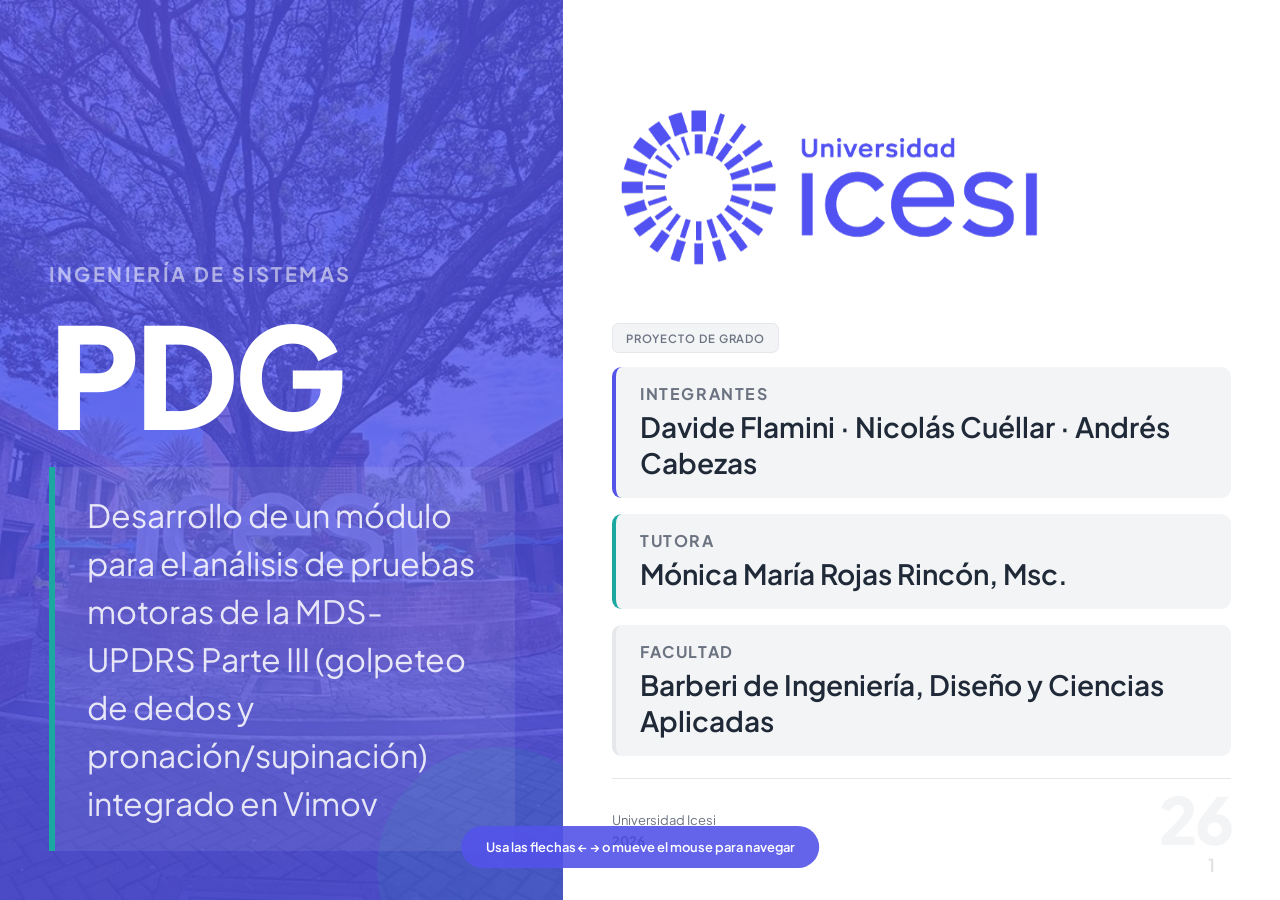
==== commit 780e23b8: "refactor design" ====
--- a/index.html
+++ b/index.html
@@ -24,9 +24,9 @@
             <img src="./assets/portada-bg.jpg" alt="Vimov laboratorio">
         </div>
         <div class="portada-left-content">
-            <div class="portada-eyebrow" style="font-size:18px;">Ingeniería de Sistemas</div>
-            <h1 style="font-size:120px;">PDG</h1>
-            <div class="portada-sub" style="font-size:28px;">
+            <div class="portada-eyebrow" style="font-size:clamp(14px, 2.5vw, 20px);">Ingeniería de Sistemas</div>
+            <h1 style="font-size:clamp(60px, 16vw, 140px);">PDG</h1>
+            <div class="portada-sub" style="font-size:clamp(16px, 4vw, 32px);">
                 Desarrollo de un módulo para el análisis de pruebas motoras de la MDS-UPDRS Parte III (golpeteo de dedos y pronación/supinación) integrado en Vimov
             </div>
         </div>
@@ -41,16 +41,16 @@
 
         <div class="portada-info-block">
             <div class="portada-info-row blue">
-                <div class="portada-info-label" style="font-size:14px;">Integrantes</div>
-                <div class="portada-info-value" style="font-size:24px;">Davide Flamini · Nicolás Cuéllar · Andrés Cabezas</div>
+                <div class="portada-info-label" style="font-size:clamp(12px, 2vw, 16px);">Integrantes</div>
+                <div class="portada-info-value" style="font-size:clamp(16px, 3.5vw, 28px);">Davide Flamini · Nicolás Cuéllar · Andrés Cabezas</div>
             </div>
             <div class="portada-info-row teal">
-                <div class="portada-info-label" style="font-size:14px;">Tutora</div>
-                <div class="portada-info-value" style="font-size:24px;">Mónica María Rojas Rincón, Msc.</div>
+                <div class="portada-info-label" style="font-size:clamp(12px, 2vw, 16px);">Tutora</div>
+                <div class="portada-info-value" style="font-size:clamp(16px, 3.5vw, 28px);">Mónica María Rojas Rincón, Msc.</div>
             </div>
             <div class="portada-info-row">
-                <div class="portada-info-label" style="font-size:14px;">Facultad</div>
-                <div class="portada-info-value" style="font-size:24px;">Barberi de Ingeniería, Diseño y Ciencias Aplicadas</div>
+                <div class="portada-info-label" style="font-size:clamp(12px, 2vw, 16px);">Facultad</div>
+                <div class="portada-info-value" style="font-size:clamp(16px, 3.5vw, 28px);">Barberi de Ingeniería, Diseño y Ciencias Aplicadas</div>
             </div>
         </div>
 
@@ -73,111 +73,46 @@
 <div class="slide slide-content">
     <div class="section-header">Contexto</div>
     <img src="./assets/logo-icesi.png" alt="Icesi" class="slide-logo">
-    <h2 style="margin-top:28px;">CONTEXTO</h2>
-
-    <div class="cols" style="
-    display:grid;
-    grid-template-columns:1fr 1fr;
-    gap:22px;
-    margin-top:20px;
-">
-
-    <div style="
-        background:#fff;
-        border:1px solid #e5e7eb;
-        border-radius:18px;
-        padding:24px;
-        box-shadow:0 8px 24px rgba(0,0,0,.06);
-    ">
-        <h3 style="
-            margin:0 0 12px;
-            color:#5454e9;
-            font-size:42px;
-        ">
+    <h2 style="margin-top:1rem;">CONTEXTO</h2>
+
+    <div class="cols" style="margin-top:1rem;">
+
+    <div class="cd">
+        <h3 style="color:#5454e9;">
             Parkinson
         </h3>
 
-        <p style="
-            margin:0;
-            font-size:32px;
-            line-height:1.6;
-            color:#475569;
-        ">
+        <p>
             <strong>más de 10 millones</strong> de personas viven con enfermedad de Parkinson en el mundo (Parkinson's Foundation, 2024).
         </p>
     </div>
 
-    <div style="
-        background:#fff;
-        border:1px solid #e5e7eb;
-        border-radius:18px;
-        padding:24px;
-        box-shadow:0 8px 24px rgba(0,0,0,.06);
-    ">
-        <h3 style="
-            margin:0 0 12px;
-            color:#5454e9;
-            font-size:42px;
-        ">
+    <div class="cd">
+        <h3 style="color:#5454e9;">
             Escala MDS-UPDRS
         </h3>
 
-        <p style="
-            margin:0;
-            font-size:32px;
-            line-height:1.6;
-            color:#475569;
-        ">
+        <p>
             Estándar internacional para la evaluación de síntomas motores en Parkinson.
         </p>
     </div>
 
-    <div style="
-        background:#fff;
-        border:1px solid #e5e7eb;
-        border-radius:18px;
-        padding:24px;
-        box-shadow:0 8px 24px rgba(0,0,0,.06);
-    ">
-        <h3 style="
-            margin:0 0 12px;
-            color:#5454e9;
-            font-size:42px;
-        ">
+    <div class="cd">
+        <h3 style="color:#5454e9;">
             Pruebas clave
         </h3>
 
-        <p style="
-            margin:0;
-            font-size:32px;
-            line-height:1.6;
-            color:#475569;
-        ">
+        <p>
             Golpeteo de dedos y movimientos de pronación/supinación para evaluar bradicinesia.
         </p>
     </div>
 
-    <div style="
-        background:#fff;
-        border:1px solid #e5e7eb;
-        border-radius:18px;
-        padding:24px;
-        box-shadow:0 8px 24px rgba(0,0,0,.06);
-    ">
-        <h3 style="
-            margin:0 0 12px;
-            color:#5454e9;
-            font-size:42px;
-        ">
+    <div class="cd">
+        <h3 style="color:#5454e9;">
             Vimov
         </h3>
 
-        <p style="
-            margin:0;
-            font-size:32px;
-            line-height:1.6;
-            color:#475569;
-        ">
+        <p>
             Plataforma desarrollada por el grupo de investigación conjunto FVL–Icesi.
         </p>
     </div>
@@ -190,10 +125,10 @@
 <div class="slide slide-content">
     <div class="section-header">Contexto</div>
     <img src="./assets/logo-icesi.png" alt="Icesi" class="slide-logo">
-    <h2 style="margin-top:28px;">FLUJO DE VIMOV</h2>
+    <h2>FLUJO DE VIMOV</h2>
     <p class="sub">Flujo de datos e integración de componentes</p>
-    <div class="img-slide" style="flex:1;display:flex;justify-content:center;align-items:center;">
-        <img src="./assets/vimov-flow.webp" alt="Arquitectura Vimov" style="max-width:90%;max-height:100%;object-fit:contain;">
+    <div class="img-slide">
+        <img src="./assets/vimov-flow.webp" alt="Arquitectura Vimov">
     </div>
     <div class="page-number">3</div>
 </div>
@@ -202,9 +137,9 @@
 <div class="slide slide-content">
     <div class="section-header">Contexto</div>
     <img src="./assets/logo-icesi.png" alt="Icesi" class="slide-logo">
-    <h2 style="margin-top:28px;">ÁRBOL DEL PROBLEMA</h2>
-    <div class="img-slide" style="flex:1;display:flex;justify-content:center;align-items:center;">
-        <img src="./assets/arbol-problema.webp" alt="Árbol del Problema" style="height: 950px;object-fit:contain;">
+    <h2 style="margin-top:1rem;">ÁRBOL DEL PROBLEMA</h2>
+    <div class="img-slide">
+        <img src="./assets/arbol-problema.webp" alt="Árbol del Problema">
     </div>
     <div class="page-number">4</div>
 </div>
@@ -223,41 +158,41 @@
 <div class="slide slide-content">
     <div class="section-header">Marco Teórico</div>
     <img src="./assets/logo-icesi.png" alt="Icesi" class="slide-logo">
-    <h2 style="margin-top:28px;">MARCO TEÓRICO</h2>
+    <h2 style="margin-top:1rem;">MARCO TEÓRICO</h2>
     <p class="sub">Cinco pilares conceptuales de la solución</p>
 
-    <div class="cg3" style="grid-template-columns:repeat(5,1fr);gap:10px;margin-top:16px;">
-        <div class="cd" style="padding:16px;">
-            <h3 style="font-size:32px;margin-bottom:8px;">Bradicinesia</h3>
-            <p style="font-size:24px;">Síntoma motor central del Parkinson. <em style="color:var(--text-light);">(Kandel et al., 2013)</em></p>
-        </div>
-        <div class="cd or" style="padding:16px;">
-            <h3 style="font-size:32px;color:var(--orange);margin-bottom:8px;">MDS-UPDRS Parte III</h3>
-            <p style="font-size:24px;">Estándar internacional 0–4. <em style="color:var(--text-light);">(Goetz et al., 2008)</em></p>
-        </div>
-        <div class="cd gr" style="padding:16px;">
-            <h3 style="font-size:32px;color:var(--green);margin-bottom:8px;">Sensores IMU</h3>
-            <p style="font-size:24px;">Acelerómetro + giroscopio para captura de movimiento. <em style="color:var(--text-light);">(Britting, 1971)</em></p>
-        </div>
-        <div class="cd pu" style="padding:16px;">
-            <h3 style="font-size:32px;color:var(--purple);margin-bottom:8px;">Software Clínico</h3>
-            <p style="font-size:24px;">Calidad, seguridad y usabilidad. <em style="color:var(--text-light);">SWEBOK · IEEE · IEC 62304</em></p>
-        </div>
-        <div class="cd" style="border-left-color:var(--teal);padding:16px;">
-            <h3 style="font-size:32px;color:var(--teal);margin-bottom:8px;">Machine Learning</h3>
-            <p style="font-size:24px;">Modelos que aprenden patrones a partir de datos biomecánicos. <em style="color:var(--text-light);">(Mitchell, 1997)</em></p>
-        </div>
-    </div>
-
-    <div style="margin-top:18px;">
-        <h3 style="font-size:36px;font-weight:700;color:var(--blue);margin-bottom:10px;">Sistema de Coordenadas IMU</h3>
-        <div class="cols" style="gap:24px;">
+    <div class="cg3" style="grid-template-columns:repeat(5,1fr);gap:1rem;margin-top:1rem;">
+        <div class="cd">
+            <h3>Bradicinesia</h3>
+            <p style="font-size:1rem;">Síntoma motor central del Parkinson. <em style="color:var(--text-light);">(Kandel et al., 2013)</em></p>
+        </div>
+        <div class="cd or">
+            <h3 style="color:var(--orange);">MDS-UPDRS Parte III</h3>
+            <p style="font-size:1rem;">Estándar internacional 0–4. <em style="color:var(--text-light);">(Goetz et al., 2008)</em></p>
+        </div>
+        <div class="cd gr">
+            <h3 style="color:var(--green);">Sensores IMU</h3>
+            <p style="font-size:1rem;">Acelerómetro + giroscopio para captura de movimiento. <em style="color:var(--text-light);">(Britting, 1971)</em></p>
+        </div>
+        <div class="cd pu">
+            <h3 style="color:var(--purple);">Software Clínico</h3>
+            <p style="font-size:1rem;">Calidad, seguridad y usabilidad. <em style="color:var(--text-light);">SWEBOK · IEEE · IEC 62304</em></p>
+        </div>
+        <div class="cd" style="border-left-color:var(--teal);">
+            <h3 style="color:var(--teal);">Machine Learning</h3>
+            <p style="font-size:1rem;">Modelos que aprenden patrones a partir de datos biomecánicos. <em style="color:var(--text-light);">(Mitchell, 1997)</em></p>
+        </div>
+    </div>
+
+    <div style="margin-top:1rem;">
+        <h3 style="color:var(--blue);margin-bottom:0.5rem;">Sistema de Coordenadas IMU</h3>
+        <div class="cols" style="gap:1rem;">
             <div>
-                <p style="font-size:28px;line-height:1.6;color:var(--text);">La orientación del sensor define cómo se interpretan los ejes X, Y, Z. La estandarización del sistema de referencia es crítica para que las señales sean comparables entre sesiones y pacientes.</p>
-                <p style="font-size:24px;color:var(--text-light);margin-top:8px;">Fuente: <em>Tomaszewski et al., 2017 · doi:10.1515/rgg-2017-0013</em></p>
-            </div>
-            <div class="img-slide" style="padding:0;">
-                <img src="./assets/sistema-coordenadas.webp" alt="Sistema de coordenadas IMU" style="height: 450px;object-fit:contain;">
+                <p>La orientación del sensor define cómo se interpretan los ejes X, Y, Z. La estandarización del sistema de referencia es crítica para que las señales sean comparables entre sesiones y pacientes.</p>
+                <p style="font-size:0.9rem;color:var(--text-light);margin-top:0.5rem;">Fuente: <em>Tomaszewski et al., 2017 · doi:10.1515/rgg-2017-0013</em></p>
+            </div>
+            <div class="img-slide">
+                <img src="./assets/sistema-coordenadas.webp" alt="Sistema de coordenadas IMU" style="height:15rem;">
             </div>
         </div>
     </div>
@@ -275,10 +210,10 @@
 </div>
 
 <!-- ===== 9. ESTADO DEL ARTE (tabla) ===== -->
-<div class="slide slide-content" style="padding:36px 56px 50px;">
+<div class="slide slide-content">
     <div class="section-header">Estado del Arte</div>
     <img src="./assets/logo-icesi.png" alt="Icesi" class="slide-logo">
-    <h2 style="margin-top:28px;">ESTADO DEL ARTE</h2>
+    <h2>ESTADO DEL ARTE</h2>
     <p class="sub">Matriz comparativa de soluciones existentes vs. este proyecto</p>
 
     <table class="st" style="margin-top:14px;border-collapse:collapse;border:1px solid #d0d0d0;font-size:18px;"><thead><tr><th style="border:1px solid #d0d0d0;font-size:16px;">Característica</th><th style="border:1px solid #d0d0d0;font-size:16px;">Höglund et al. (2021)</th><th style="border:1px solid #d0d0d0;font-size:16px;">Sánchez-Fernández (2023)</th><th style="border:1px solid #d0d0d0;font-size:16px;">Dai et al. (2015)</th><th style="border:1px solid #d0d0d0;font-size:16px;">Choi et al. (2016)</th><th style="border:1px solid #d0d0d0;font-size:16px;">Yu et al. (2023)</th><th style="border:1px solid #d0d0d0;font-size:16px;">Bremm et al. (2024)</th><th class="or" style="border:1px solid #d0d0d0;font-size:16px;">Este Proyecto (Vimov)</th></tr></thead>
@@ -367,29 +302,29 @@
 <div class="slide slide-content">
     <div class="section-header">Objetivos</div>
     <img src="./assets/logo-icesi.png" alt="Icesi" class="slide-logo">
-    <h2 style="margin-top:28px;">OBJETIVO GENERAL</h2>
-
-    <div style="background:var(--bg-soft);border-radius:14px;padding:28px 32px;border-left:5px solid var(--blue);margin-top:10px;margin-bottom:20px;">
-        <p style="font-size:32px;line-height:1.7;color:var(--text);">Desarrollar un <strong>módulo integrado en el ecosistema Vimov</strong> que permita medir y analizar de forma objetiva las pruebas de <strong>golpeteo de dedos</strong> y <strong>pronación/supinación</strong> de la mano, correspondientes a la Parte III de la escala MDS-UPDRS, con el fin de complementar la evaluación clínica en pacientes con enfermedad de Parkinson.</p>
-    </div>
-
-    <h3 style="font-size:32px;font-weight:700;color:var(--blue);margin-bottom:14px;">Objetivos Específicos</h3>
-    <div style="display:grid;grid-template-columns:1fr 1fr;gap:12px;">
-        <div style="display:flex;gap:14px;align-items:flex-start;background:var(--bg-soft);border-radius:10px;padding:16px;">
-            <div style="min-width:50px;height:50px;border-radius:50%;background:var(--blue);color:#fff;font-size:24px;font-weight:800;display:flex;align-items:center;justify-content:center;flex-shrink:0;">1</div>
-            <div><div style="font-size:26px;font-weight:700;color:var(--blue);">Definir protocolo estandarizado de captura</div></div>
-        </div>
-        <div style="display:flex;gap:14px;align-items:flex-start;background:var(--bg-soft);border-radius:10px;padding:16px;">
-            <div style="min-width:50px;height:50px;border-radius:50%;background:var(--teal);color:#fff;font-size:24px;font-weight:800;display:flex;align-items:center;justify-content:center;flex-shrink:0;">2</div>
-            <div><div style="font-size:26px;font-weight:700;color:var(--teal);">Establecer correspondencia entre métricas y MDS-UPDRS</div></div>
-        </div>
-        <div style="display:flex;gap:14px;align-items:flex-start;background:var(--bg-soft);border-radius:10px;padding:16px;">
-            <div style="min-width:50px;height:50px;border-radius:50%;background:var(--green);color:#fff;font-size:24px;font-weight:800;display:flex;align-items:center;justify-content:center;flex-shrink:0;">3</div>
-            <div><div style="font-size:26px;font-weight:700;color:var(--green);">Desarrollar módulo en Vimov e IMUs para captura y visualización</div></div>
-        </div>
-        <div style="display:flex;gap:14px;align-items:flex-start;background:var(--bg-soft);border-radius:10px;padding:16px;">
-            <div style="min-width:50px;height:50px;border-radius:50%;background:var(--orange);color:#fff;font-size:24px;font-weight:800;display:flex;align-items:center;justify-content:center;flex-shrink:0;">4</div>
-            <div><div style="font-size:26px;font-weight:700;color:var(--orange);">Validar en laboratorio (TRL 3)</div></div>
+    <h2 style="margin-top:1rem;">OBJETIVO GENERAL</h2>
+
+    <div class="hb" style="background:var(--bg-soft); color:var(--text); border-left-color:var(--blue); margin-top:1rem;">
+        <p style="font-size:1.4rem;">Desarrollar un <strong>módulo integrado en el ecosistema Vimov</strong> que permita medir y analizar de forma objetiva las pruebas de <strong>golpeteo de dedos</strong> y <strong>pronación/supinación</strong> de la mano, correspondientes a la Parte III de la escala MDS-UPDRS, con el fin de complementar la evaluación clínica en pacientes con enfermedad de Parkinson.</p>
+    </div>
+
+    <h3 style="color:var(--blue);margin-bottom:1rem;">Objetivos Específicos</h3>
+    <div style="display:grid;grid-template-columns:1fr 1fr;gap:0.8rem;">
+        <div style="display:flex;gap:1rem;align-items:flex-start;background:var(--bg-soft);border-radius:0.8rem;padding:1rem;">
+            <div class="step-num" style="min-width:2.5rem;height:2.5rem;font-size:1.2rem;">1</div>
+            <div><div style="font-size:1.1rem;font-weight:700;color:var(--blue);">Definir protocolo estandarizado de captura</div></div>
+        </div>
+        <div style="display:flex;gap:1rem;align-items:flex-start;background:var(--bg-soft);border-radius:0.8rem;padding:1rem;">
+            <div class="step-num teal" style="min-width:2.5rem;height:2.5rem;font-size:1.2rem;">2</div>
+            <div><div style="font-size:1.1rem;font-weight:700;color:var(--teal);">Establecer correspondencia entre métricas y MDS-UPDRS</div></div>
+        </div>
+        <div style="display:flex;gap:1rem;align-items:flex-start;background:var(--bg-soft);border-radius:0.8rem;padding:1rem;">
+            <div class="step-num" style="min-width:2.5rem;height:2.5rem;font-size:1.2rem;background:var(--green);">3</div>
+            <div><div style="font-size:1.1rem;font-weight:700;color:var(--green);">Desarrollar módulo en Vimov e IMUs para captura y visualización</div></div>
+        </div>
+        <div style="display:flex;gap:1rem;align-items:flex-start;background:var(--bg-soft);border-radius:0.8rem;padding:1rem;">
+            <div class="step-num" style="min-width:2.5rem;height:2.5rem;font-size:1.2rem;background:var(--orange);">4</div>
+            <div><div style="font-size:1.1rem;font-weight:700;color:var(--orange);">Validar en laboratorio (TRL 3)</div></div>
         </div>
     </div>
     <div class="page-number">10</div>
@@ -399,25 +334,25 @@
 <div class="slide slide-content">
     <div class="section-header">Objetivos</div>
     <img src="./assets/logo-icesi.png" alt="Icesi" class="slide-logo">
-    <h2 style="margin-top:28px;">HIPÓTESIS DE INVESTIGACIÓN</h2>
-
-    <div style="background:var(--bg-soft);border-radius:14px;padding:28px 32px;border-left:5px solid var(--blue);margin-top:16px;margin-bottom:24px;">
-        <p style="font-size:32px;line-height:1.8;color:var(--text);">Las características cinemáticas obtenidas mediante una <strong>unidad de medición inercial (IMU)</strong> ubicada en la muñeca permiten <strong>diferenciar de manera significativa</strong> los niveles de severidad motora establecidos por la escala MDS-UPDRS en las pruebas de golpeteo de dedos y pronación/supinación.</p>
-    </div>
-
-    <h3 style="font-size:32px;font-weight:700;color:var(--blue);margin-bottom:16px;">Condiciones esperadas</h3>
-    <div style="display:grid;grid-template-columns:1fr 1fr 1fr;gap:14px;">
-        <div style="background:var(--bg-soft);border-radius:10px;padding:18px 20px;border-left:4px solid var(--blue);">
-            <div style="font-size:24px;font-weight:700;color:var(--blue);margin-bottom:8px;text-transform:uppercase;">Diferencias significativas</div>
-            <p style="font-size:22px;line-height:1.6;">Las métricas extraídas presentan diferencias estadísticamente significativas entre los grupos evaluados.</p>
-        </div>
-        <div style="background:var(--bg-soft);border-radius:10px;padding:18px 20px;border-left:4px solid var(--teal);">
-            <div style="font-size:24px;font-weight:700;color:var(--teal);margin-bottom:8px;text-transform:uppercase;">Discriminación de severidad</div>
-            <p style="font-size:22px;line-height:1.6;">Las métricas permiten discriminar los distintos niveles de severidad mediante técnicas de clasificación.</p>
-        </div>
-        <div style="background:var(--bg-soft);border-radius:10px;padding:18px 20px;border-left:4px solid var(--green);">
-            <div style="font-size:24px;font-weight:700;color:var(--green);margin-bottom:8px;text-transform:uppercase;">Viabilidad TRL 3</div>
-            <p style="font-size:22px;line-height:1.6;">Los resultados proveen evidencia de viabilidad tecnológica del sistema en entorno controlado de laboratorio.</p>
+    <h2 style="margin-top:1rem;">HIPÓTESIS DE INVESTIGACIÓN</h2>
+
+    <div class="hb" style="background:var(--bg-soft); color:var(--text); border-left-color:var(--blue); margin-top:1rem;">
+        <p style="font-size:1.4rem;">Las características cinemáticas obtenidas mediante una <strong>unidad de medición inercial (IMU)</strong> ubicada en la muñeca permiten <strong>diferenciar de manera significativa</strong> los niveles de severidad motora establecidos por la escala MDS-UPDRS en las pruebas de golpeteo de dedos y pronación/supinación.</p>
+    </div>
+
+    <h3 style="color:var(--blue);margin-bottom:1rem;">Condiciones esperadas</h3>
+    <div style="display:grid;grid-template-columns:1fr 1fr 1fr;gap:1rem;">
+        <div class="cd">
+            <div style="font-size:1.1rem;font-weight:700;color:var(--blue);margin-bottom:0.5rem;text-transform:uppercase;">Diferencias significativas</div>
+            <p style="font-size:1rem;">Las métricas extraídas presentan diferencias estadísticamente significativas entre los grupos evaluados.</p>
+        </div>
+        <div class="cd teal" style="border-left-color:var(--teal);">
+            <div style="font-size:1.1rem;font-weight:700;color:var(--teal);margin-bottom:0.5rem;text-transform:uppercase;">Discriminación de severidad</div>
+            <p style="font-size:1rem;">Las métricas permiten discriminar los distintos niveles de severidad mediante técnicas de clasificación.</p>
+        </div>
+        <div class="cd green" style="border-left-color:var(--green);">
+            <div style="font-size:1.1rem;font-weight:700;color:var(--green);margin-bottom:0.5rem;text-transform:uppercase;">Viabilidad TRL 3</div>
+            <p style="font-size:1rem;">Los resultados proveen evidencia de viabilidad tecnológica del sistema en entorno controlado de laboratorio.</p>
         </div>
     </div>
     <div class="page-number">11</div>
@@ -438,7 +373,7 @@
 <div class="slide slide-content" style="padding:40px 60px 50px;">
     <div class="section-header">Protocolo</div>
     <img src="./assets/logo-icesi.png" alt="Icesi" class="slide-logo">
-    <h2 style="margin-top:28px;">DISEÑO EXPERIMENTAL</h2>
+    <h2>DISEÑO EXPERIMENTAL</h2>
     <p class="sub">Parámetros estandarizados sustentados en literatura científica</p>
 
     <h3 style="margin-top:20px;margin-bottom:14px;font-size:32px;color:var(--blue);">Base de literatura</h3>
@@ -463,7 +398,7 @@
 <div class="slide slide-content" style="padding:40px 60px 50px;">
     <div class="section-header">Protocolo</div>
     <img src="./assets/logo-icesi.png" alt="Icesi" class="slide-logo">
-    <h2 style="margin-top:28px;">PARÁMETROS DEFINIDOS</h2>
+    <h2>PARÁMETROS DEFINIDOS</h2>
     <p class="sub">Especificaciones de captura estandarizadas</p>
 
     <div style="display:grid;grid-template-columns:1fr 1fr;gap:32px;margin-top:24px;align-items:center;">
@@ -499,7 +434,7 @@
 <div class="slide slide-content" style="padding:40px 60px 50px;">
     <div class="section-header">Protocolo</div>
     <img src="./assets/logo-icesi.png" alt="Icesi" class="slide-logo">
-    <h2 style="margin-top:28px;">PRONACIÓN / SUPINACIÓN</h2>
+    <h2>PRONACIÓN / SUPINACIÓN</h2>
     <p class="sub">Prueba 3.6 · Pasos estandarizados del protocolo de captura</p>
 
     <div style="display:grid;grid-template-columns:1fr 1fr;gap:36px;margin-top:24px;align-items:center;">
@@ -524,7 +459,7 @@
 <div class="slide slide-content" style="padding:40px 60px 50px;">
     <div class="section-header">Protocolo</div>
     <img src="./assets/logo-icesi.png" alt="Icesi" class="slide-logo">
-    <h2 style="margin-top:28px;">GOLPETEO DE DEDOS</h2>
+    <h2>GOLPETEO DE DEDOS</h2>
     <p class="sub">Prueba 3.4 · Pasos estandarizados del protocolo de captura</p>
 
     <div style="display:grid;grid-template-columns:1fr 1fr;gap:36px;margin-top:24px;align-items:center;">
@@ -549,7 +484,7 @@
 <div class="slide slide-content" style="padding:40px 60px 50px;">
     <div class="section-header">Protocolo</div>
     <img src="./assets/logo-icesi.png" alt="Icesi" class="slide-logo">
-    <h2 style="margin-top:28px;">VALIDACIÓN DEL PROTOCOLO</h2>
+    <h2>VALIDACIÓN DEL PROTOCOLO</h2>
     <p class="sub">Revisión con personal médico de la Fundación Valle del Lili</p>
 
     <div style="display:grid;grid-template-columns:1fr 1fr;gap:36px;margin-top:28px;align-items:center;">
@@ -591,10 +526,10 @@
 </div>
 
 <!-- ===== 18. PIPELINE ===== -->
-<div class="slide slide-content" style="padding:36px 56px 50px;">
+<div class="slide slide-content">
     <div class="section-header">Métricas</div>
     <img src="./assets/logo-icesi.png" alt="Icesi" class="slide-logo">
-    <h2 style="margin-top:28px;">PIPELINE DE PROCESAMIENTO</h2>
+    <h2>PIPELINE DE PROCESAMIENTO</h2>
     <p class="sub">Etapas de limpieza, segmentación y extracción de métricas cinemáticas</p>
 
     <div style="display:grid;grid-template-columns:1fr 1fr;gap:32px;margin-top:24px;">
@@ -628,7 +563,7 @@
                 </div>
                 <div style="display:flex;gap:14px;font-size:28px;line-height:1.7;color:var(--text);padding:16px 20px;background:var(--bg-soft);border-radius:10px;border-left:4px solid var(--teal);">
                     <strong style="color:var(--teal);flex-shrink:0;font-size:24px;">⑥</strong> 
-                    <span>Cálculo de <strong>19 métricas</strong> (Pronación) y <strong>22 métricas</strong> (Golpeteo de dedos), incluyendo métricas adicionales de <strong>intervalo inter-tap (ITI) y hesitaciones</strong>.</span>
+                    <span>Cálculo de <strong>19 métricas</strong> (Pronación) y <strong>22 métricas</strong> (Golpeteo de dedos).</span>
                 </div>
             </div>
         </div>
@@ -638,10 +573,10 @@
 </div>
 
 <!-- ===== 20. BASELINE ===== -->
-<div class="slide slide-content" style="padding:36px 56px 50px;">
+<div class="slide slide-content">
     <div class="section-header">Métricas</div>
     <img src="./assets/logo-icesi.png" alt="Icesi" class="slide-logo">
-    <h2 style="margin-top:28px;">BASELINE — POBLACIÓN SANA</h2>
+    <h2>BASELINE — POBLACIÓN SANA</h2>
     <p class="sub" style="margin-bottom:16px;">Definición de rangos normativos para detección de desviaciones en Parkinson</p>
 
     <!-- Grid 2x2 mejorado -->
@@ -697,10 +632,10 @@
 </div>
 
 <!-- ===== 21. MODELO LDA ===== -->
-<div class="slide slide-content" style="padding:36px 56px 50px;">
+<div class="slide slide-content">
     <div class="section-header">Métricas</div>
     <img src="./assets/logo-icesi.png" alt="Icesi" class="slide-logo">
-    <h2 style="margin-top:28px;">MODELO CLASIFICADOR — LDA</h2>
+    <h2>MODELO CLASIFICADOR — LDA</h2>
     <p class="sub">Linear Discriminant Analysis con regularización — validación LOSO</p>
 
     <div style="display:grid;grid-template-columns:1fr 1fr;gap:32px;margin-top:20px;">
@@ -755,10 +690,10 @@
 </div>
 
 <!-- ===== 22. RESULTADO PRONACIÓN - PARTE 1 ===== -->
-<div class="slide slide-content" style="padding:36px 56px 50px;">
+<div class="slide slide-content">
     <div class="section-header">Métricas</div>
     <img src="./assets/logo-icesi.png" alt="Icesi" class="slide-logo">
-    <h2 style="margin-top:28px;">RESULTADO — PRONACIÓN/SUPINACIÓN</h2>
+    <h2>RESULTADO — PRONACIÓN/SUPINACIÓN</h2>
     <p class="sub">Modelo LDA ajustado · shrinkage=0.95, amplitud corregida</p>
 
     <div class="cols" style="gap:40px;margin-top:16px;align-items:start;">
@@ -781,11 +716,11 @@
 
             <h3 style="font-size:16px;font-weight:700;color:var(--blue);margin-bottom:12px;">⭐ Top 5 Features Discriminativas</h3>
             <div style="display:flex;flex-direction:column;gap:8px;">
-                <div class="auc-row" style="display:grid;grid-template-columns:240px 1fr 65px;align-items:center;gap:12px;"><span class="auc-score" style="font-size:13px;font-weight:600;color:var(--text);white-space:nowrap;overflow:hidden;text-overflow:ellipsis;">Cadencia</span><div class="auc-bar-wrap" style="position:relative;height:12px;background:var(--border);border-radius:6px;overflow:hidden;"><div class="auc-bar-fill" style="height:100%;background:var(--blue);border-radius:6px;width:55.6%;"></div></div><span class="auc-value" style="text-align:right;font-weight:700;font-size:13px;color:var(--text);">55.6%</span></div>
-                <div class="auc-row" style="display:grid;grid-template-columns:240px 1fr 65px;align-items:center;gap:12px;"><span class="auc-score" style="font-size:13px;font-weight:600;color:var(--text);white-space:nowrap;overflow:hidden;text-overflow:ellipsis;">Frecuencia</span><div class="auc-bar-wrap" style="position:relative;height:12px;background:var(--border);border-radius:6px;overflow:hidden;"><div class="auc-bar-fill" style="height:100%;background:var(--blue);border-radius:6px;width:48.0%;"></div></div><span class="auc-value" style="text-align:right;font-weight:700;font-size:13px;color:var(--text);">48.0%</span></div>
-                <div class="auc-row" style="display:grid;grid-template-columns:240px 1fr 65px;align-items:center;gap:12px;"><span class="auc-score" style="font-size:13px;font-weight:600;color:var(--text);white-space:nowrap;overflow:hidden;text-overflow:ellipsis;">Jerk RMS</span><div class="auc-bar-wrap" style="position:relative;height:12px;background:var(--border);border-radius:6px;overflow:hidden;"><div class="auc-bar-fill" style="height:100%;background:var(--blue);border-radius:6px;width:47.2%;"></div></div><span class="auc-value" style="text-align:right;font-weight:700;font-size:13px;color:var(--text);">47.2%</span></div>
-                <div class="auc-row" style="display:grid;grid-template-columns:240px 1fr 65px;align-items:center;gap:12px;"><span class="auc-score" style="font-size:13px;font-weight:600;color:var(--text);white-space:nowrap;overflow:hidden;text-overflow:ellipsis;">Jerk RMS Angular</span><div class="auc-bar-wrap" style="position:relative;height:12px;background:var(--border);border-radius:6px;overflow:hidden;"><div class="auc-bar-fill" style="height:100%;background:var(--blue);border-radius:6px;width:45.1%;"></div></div><span class="auc-value" style="text-align:right;font-weight:700;font-size:13px;color:var(--text);">45.1%</span></div>
-                <div class="auc-row" style="display:grid;grid-template-columns:240px 1fr 65px;align-items:center;gap:12px;"><span class="auc-score" style="font-size:13px;font-weight:600;color:var(--text);white-space:nowrap;overflow:hidden;text-overflow:ellipsis;">Amplitud Media</span><div class="auc-bar-wrap" style="position:relative;height:12px;background:var(--border);border-radius:6px;overflow:hidden;"><div class="auc-bar-fill" style="height:100%;background:var(--blue);border-radius:6px;width:28.3%;"></div></div><span class="auc-value" style="text-align:right;font-weight:700;font-size:13px;color:var(--text);">28.3%</span></div>
+                <div class="auc-row" style="display:grid;grid-template-columns:240px 1fr 65px;align-items:center;gap:12px;"><span class="auc-score" style="font-size:13px;font-weight:600;color:var(--text);white-space:nowrap;overflow:hidden;text-overflow:ellipsis;">Cadencia</span><div class="auc-bar-wrap" style="position:relative;height:12px;background:var(--border);border-radius:6px;overflow:hidden;"><div class="auc-bar-fill" style="height:100%;background:var(--blue);border-radius:6px;width:28.0%;"></div></div><span class="auc-value" style="text-align:right;font-weight:700;font-size:13px;color:var(--text);">28.0%</span></div>
+                <div class="auc-row" style="display:grid;grid-template-columns:240px 1fr 65px;align-items:center;gap:12px;"><span class="auc-score" style="font-size:13px;font-weight:600;color:var(--text);white-space:nowrap;overflow:hidden;text-overflow:ellipsis;">Amplitud Media</span><div class="auc-bar-wrap" style="position:relative;height:12px;background:var(--border);border-radius:6px;overflow:hidden;"><div class="auc-bar-fill" style="height:100%;background:var(--blue);border-radius:6px;width:20.8%;"></div></div><span class="auc-value" style="text-align:right;font-weight:700;font-size:13px;color:var(--text);">20.8%</span></div>
+                <div class="auc-row" style="display:grid;grid-template-columns:240px 1fr 65px;align-items:center;gap:12px;"><span class="auc-score" style="font-size:13px;font-weight:600;color:var(--text);white-space:nowrap;overflow:hidden;text-overflow:ellipsis;">Amplitud Max</span><div class="auc-bar-wrap" style="position:relative;height:12px;background:var(--border);border-radius:6px;overflow:hidden;"><div class="auc-bar-fill" style="height:100%;background:var(--blue);border-radius:6px;width:19.5%;"></div></div><span class="auc-value" style="text-align:right;font-weight:700;font-size:13px;color:var(--text);">19.5%</span></div>
+                <div class="auc-row" style="display:grid;grid-template-columns:240px 1fr 65px;align-items:center;gap:12px;"><span class="auc-score" style="font-size:13px;font-weight:600;color:var(--text);white-space:nowrap;overflow:hidden;text-overflow:ellipsis;">Amplitud Angular Media</span><div class="auc-bar-wrap" style="position:relative;height:12px;background:var(--border);border-radius:6px;overflow:hidden;"><div class="auc-bar-fill" style="height:100%;background:var(--blue);border-radius:6px;width:16.0%;"></div></div><span class="auc-value" style="text-align:right;font-weight:700;font-size:13px;color:var(--text);">16.0%</span></div>
+                <div class="auc-row" style="display:grid;grid-template-columns:240px 1fr 65px;align-items:center;gap:12px;"><span class="auc-score" style="font-size:13px;font-weight:600;color:var(--text);white-space:nowrap;overflow:hidden;text-overflow:ellipsis;">Frecuencia</span><div class="auc-bar-wrap" style="position:relative;height:12px;background:var(--border);border-radius:6px;overflow:hidden;"><div class="auc-bar-fill" style="height:100%;background:var(--blue);border-radius:6px;width:15.7%;"></div></div><span class="auc-value" style="text-align:right;font-weight:700;font-size:13px;color:var(--text);">15.7%</span></div>
             </div>
         </div>
 
@@ -807,18 +742,18 @@
 </div>
 
 <!-- ===== 23. RESULTADO PRONACIÓN - PARTE 2 (MATRIZ CONFUSIÓN) ===== -->
-<div class="slide slide-content" style="padding:36px 56px 50px;">
+<div class="slide slide-content">
     <div class="section-header">Métricas</div>
     <img src="./assets/logo-icesi.png" alt="Icesi" class="slide-logo">
-    <h2 style="margin-top:28px;">MATRIZ DE CONFUSIÓN — PRONACIÓN</h2>
+    <h2>MATRIZ DE CONFUSIÓN — PRONACIÓN</h2>
     <p class="sub">Performance por estadio (one-vs-rest) y análisis de desempeño</p>
 
     <div class="cols" style="gap:32px;margin-top:16px;align-items:center;">
         <div style="flex:0.6;">
             <h3 style="font-size:32px;font-weight:700;color:var(--teal);margin-bottom:16px;">🎯 AUC por Estadio</h3>
             <div style="display:flex;flex-direction:column;gap:8px;">
-                <div class="auc-row"><span class="auc-score">Score 0 (sano)</span><div class="auc-bar-wrap"><div class="auc-bar-fill orange" style="width:81.3%;"></div></div><span class="auc-value">0.813</span><span class="auc-label" style="color:var(--orange);">Aceptable</span></div>
-                <div class="auc-row"><span class="auc-score">Score 1 (leve)</span><div class="auc-bar-wrap"><div class="auc-bar-fill" style="width:88%;"></div></div><span class="auc-value">0.880</span><span class="auc-label" style="color:var(--blue);">Bueno</span></div>
+                <div class="auc-row"><span class="auc-score">Score 0</span><div class="auc-bar-wrap"><div class="auc-bar-fill orange" style="width:81%;"></div></div><span class="auc-value">0.81</span></div>
+                <div class="auc-row"><span class="auc-score">Score 1</span><div class="auc-bar-wrap"><div class="auc-bar-fill" style="width:88%;"></div></div><span class="auc-value">0.88</span></div>
                 <div class="auc-row"><span class="auc-score">Score 2 (moderado)</span><div class="auc-bar-wrap"><div class="auc-bar-fill green" style="width:92.8%;"></div></div><span class="auc-value">0.928</span><span class="auc-label" style="color:var(--green);">Excelente</span></div>
                 <div class="auc-row"><span class="auc-score">Score 3 (severo)</span><div class="auc-bar-wrap"><div class="auc-bar-fill green" style="width:99.8%;"></div></div><span class="auc-value">0.998</span><span class="auc-label" style="color:var(--green);">Excelente</span></div>
                 <div class="auc-row"><span class="auc-score">Score 4 (muy severo)</span><div class="auc-bar-wrap"><div class="auc-bar-fill green" style="width:99.9%;"></div></div><span class="auc-value">0.999</span><span class="auc-label" style="color:var(--green);">Excelente</span></div>
@@ -838,10 +773,10 @@
     <div class="page-number">23</div>
 </div>
 <!-- ===== 24. RESULTADO GOLPETEO - PARTE 1 ===== -->
-<div class="slide slide-content" style="padding:36px 56px 50px;">
+<div class="slide slide-content">
     <div class="section-header">Métricas</div>
     <img src="./assets/logo-icesi.png" alt="Icesi" class="slide-logo">
-    <h2 style="margin-top:28px;">RESULTADO — GOLPETEO DE DEDOS</h2>
+    <h2>RESULTADO — GOLPETEO DE DEDOS</h2>
     <p class="sub">Modelo LDA ajustado · shrinkage=0.95, amplitud corregida</p>
 
     <div class="cols" style="gap:40px;margin-top:16px;align-items:start;">
@@ -864,11 +799,11 @@
 
             <h3 style="font-size:16px;font-weight:700;color:var(--blue);margin-bottom:12px;">⭐ Top 5 Features Discriminativas</h3>
             <div style="display:flex;flex-direction:column;gap:8px;">
-                <div class="auc-row" style="display:grid;grid-template-columns:240px 1fr 65px;align-items:center;gap:12px;"><span class="auc-score" style="font-size:13px;font-weight:600;color:var(--text);white-space:nowrap;overflow:hidden;text-overflow:ellipsis;">ITI STD</span><div class="auc-bar-wrap" style="position:relative;height:12px;background:var(--border);border-radius:6px;overflow:hidden;"><div class="auc-bar-fill" style="height:100%;background:var(--blue);border-radius:6px;width:62.8%;"></div></div><span class="auc-value" style="text-align:right;font-weight:700;font-size:13px;color:var(--text);">62.8%</span></div>
-                <div class="auc-row" style="display:grid;grid-template-columns:240px 1fr 65px;align-items:center;gap:12px;"><span class="auc-score" style="font-size:13px;font-weight:600;color:var(--text);white-space:nowrap;overflow:hidden;text-overflow:ellipsis;">Jerk RMS</span><div class="auc-bar-wrap" style="position:relative;height:12px;background:var(--border);border-radius:6px;overflow:hidden;"><div class="auc-bar-fill" style="height:100%;background:var(--blue);border-radius:6px;width:55.2%;"></div></div><span class="auc-value" style="text-align:right;font-weight:700;font-size:13px;color:var(--text);">55.2%</span></div>
-                <div class="auc-row" style="display:grid;grid-template-columns:240px 1fr 65px;align-items:center;gap:12px;"><span class="auc-score" style="font-size:13px;font-weight:600;color:var(--text);white-space:nowrap;overflow:hidden;text-overflow:ellipsis;">ITI Media</span><div class="auc-bar-wrap" style="position:relative;height:12px;background:var(--border);border-radius:6px;overflow:hidden;"><div class="auc-bar-fill" style="height:100%;background:var(--blue);border-radius:6px;width:52.4%;"></div></div><span class="auc-value" style="text-align:right;font-weight:700;font-size:13px;color:var(--text);">52.4%</span></div>
-                <div class="auc-row" style="display:grid;grid-template-columns:240px 1fr 65px;align-items:center;gap:12px;"><span class="auc-score" style="font-size:13px;font-weight:600;color:var(--text);white-space:nowrap;overflow:hidden;text-overflow:ellipsis;">Cadencia</span><div class="auc-bar-wrap" style="position:relative;height:12px;background:var(--border);border-radius:6px;overflow:hidden;"><div class="auc-bar-fill" style="height:100%;background:var(--blue);border-radius:6px;width:52.4%;"></div></div><span class="auc-value" style="text-align:right;font-weight:700;font-size:13px;color:var(--text);">52.4%</span></div>
-                <div class="auc-row" style="display:grid;grid-template-columns:240px 1fr 65px;align-items:center;gap:12px;"><span class="auc-score" style="font-size:13px;font-weight:600;color:var(--text);white-space:nowrap;overflow:hidden;text-overflow:ellipsis;">Compensación Lateral</span><div class="auc-bar-wrap" style="position:relative;height:12px;background:var(--border);border-radius:6px;overflow:hidden;"><div class="auc-bar-fill" style="height:100%;background:var(--blue);border-radius:6px;width:38.2%;"></div></div><span class="auc-value" style="text-align:right;font-weight:700;font-size:13px;color:var(--text);">38.2%</span></div>
+                <div class="auc-row" style="display:grid;grid-template-columns:240px 1fr 65px;align-items:center;gap:12px;"><span class="auc-score" style="font-size:13px;font-weight:600;color:var(--text);white-space:nowrap;overflow:hidden;text-overflow:ellipsis;">ITI Media</span><div class="auc-bar-wrap" style="position:relative;height:12px;background:var(--border);border-radius:6px;overflow:hidden;"><div class="auc-bar-fill" style="height:100%;background:var(--blue);border-radius:6px;width:26.5%;"></div></div><span class="auc-value" style="text-align:right;font-weight:700;font-size:13px;color:var(--text);">26.5%</span></div>
+                <div class="auc-row" style="display:grid;grid-template-columns:240px 1fr 65px;align-items:center;gap:12px;"><span class="auc-score" style="font-size:13px;font-weight:600;color:var(--text);white-space:nowrap;overflow:hidden;text-overflow:ellipsis;">ITI STD</span><div class="auc-bar-wrap" style="position:relative;height:12px;background:var(--border);border-radius:6px;overflow:hidden;"><div class="auc-bar-fill" style="height:100%;background:var(--blue);border-radius:6px;width:23.5%;"></div></div><span class="auc-value" style="text-align:right;font-weight:700;font-size:13px;color:var(--text);">23.5%</span></div>
+                <div class="auc-row" style="display:grid;grid-template-columns:240px 1fr 65px;align-items:center;gap:12px;"><span class="auc-score" style="font-size:13px;font-weight:600;color:var(--text);white-space:nowrap;overflow:hidden;text-overflow:ellipsis;">Cadencia</span><div class="auc-bar-wrap" style="position:relative;height:12px;background:var(--border);border-radius:6px;overflow:hidden;"><div class="auc-bar-fill" style="height:100%;background:var(--blue);border-radius:6px;width:22.9%;"></div></div><span class="auc-value" style="text-align:right;font-weight:700;font-size:13px;color:var(--text);">22.9%</span></div>
+                <div class="auc-row" style="display:grid;grid-template-columns:240px 1fr 65px;align-items:center;gap:12px;"><span class="auc-score" style="font-size:13px;font-weight:600;color:var(--text);white-space:nowrap;overflow:hidden;text-overflow:ellipsis;">Compensación Lateral</span><div class="auc-bar-wrap" style="position:relative;height:12px;background:var(--border);border-radius:6px;overflow:hidden;"><div class="auc-bar-fill" style="height:100%;background:var(--blue);border-radius:6px;width:13.6%;"></div></div><span class="auc-value" style="text-align:right;font-weight:700;font-size:13px;color:var(--text);">13.6%</span></div>
+                <div class="auc-row" style="display:grid;grid-template-columns:240px 1fr 65px;align-items:center;gap:12px;"><span class="auc-score" style="font-size:13px;font-weight:600;color:var(--text);white-space:nowrap;overflow:hidden;text-overflow:ellipsis;">RMS Acc Lateral</span><div class="auc-bar-wrap" style="position:relative;height:12px;background:var(--border);border-radius:6px;overflow:hidden;"><div class="auc-bar-fill" style="height:100%;background:var(--blue);border-radius:6px;width:13.5%;"></div></div><span class="auc-value" style="text-align:right;font-weight:700;font-size:13px;color:var(--text);">13.5%</span></div>
             </div>
         </div>
 
@@ -890,10 +825,10 @@
 </div>
 
 <!-- ===== 25. RESULTADO GOLPETEO - PARTE 2 (MATRIZ CONFUSIÓN) ===== -->
-<div class="slide slide-content" style="padding:36px 56px 50px;">
+<div class="slide slide-content">
     <div class="section-header">Métricas</div>
     <img src="./assets/logo-icesi.png" alt="Icesi" class="slide-logo">
-    <h2 style="margin-top:28px;">MATRIZ DE CONFUSIÓN — GOLPETEO</h2>
+    <h2>MATRIZ DE CONFUSIÓN — GOLPETEO</h2>
     <p class="sub">Performance por estadio (one-vs-rest) y análisis de desempeño</p>
 
     <div class="cols" style="gap:32px;margin-top:16px;align-items:center;">
@@ -934,10 +869,10 @@
 </div>
 
 <!-- ===== 26. ANÁLISIS DE LA ARQUITECTURA BASE (ÍNDICE) ===== -->
-<div class="slide slide-content" style="padding:36px 56px 50px;">
+<div class="slide slide-content">
     <div class="section-header">Módulo</div>
     <img src="./assets/logo-icesi.png" alt="Icesi" class="slide-logo">
-    <h2 style="margin-top:28px;">ANÁLISIS DE LA ARQUITECTURA BASE</h2>
+    <h2>ANÁLISIS DE LA ARQUITECTURA BASE</h2>
     <p class="sub">Diagramas realizados para Vimov y la aplicación móvil IMUs</p>
 
     <div style="display:grid;grid-template-columns:1fr 1fr;gap:40px;margin-top:32px;">
@@ -981,7 +916,7 @@
 </div>
 
 <!-- ===== 27. ARQUITECTURA VIMOV ===== -->
-<div class="slide slide-content" style="padding:36px 56px 50px;">
+<div class="slide slide-content">
     <div class="section-header">Módulo</div>
     <img src="./assets/logo-icesi.png" alt="Icesi" class="slide-logo">
     <h2 style="margin-top:28px;font-size:42px;">MODELO C4 NIVEL 2 ARQUITECTURA VIMOV Diagramas de contexto, contenedores, componentes y relaciones</h2>
@@ -993,7 +928,7 @@
 </div>
 
 <!-- ===== 28. DIAGRAMA DE FLUJO DE DATOS (APP IMUs) ===== -->
-<div class="slide slide-content" style="padding:36px 56px 50px;">
+<div class="slide slide-content">
     <div class="section-header">Módulo</div>
     <img src="./assets/logo-icesi.png" alt="Icesi" class="slide-logo">
     <h2 style="margin-top:28px;font-size:42px;">DIAGRAMA DE FLUJO DE DATOS</h2>
@@ -1005,10 +940,10 @@
 </div>
 
 <!-- ===== 29. TECNOLOGÍAS ===== -->
-<div class="slide slide-content" style="padding:36px 56px 50px;">
+<div class="slide slide-content">
     <div class="section-header">Módulo</div>
     <img src="./assets/logo-icesi.png" alt="Icesi" class="slide-logo">
-    <h2 style="margin-top:28px;">TECNOLOGÍAS USADAS</h2>
+    <h2>TECNOLOGÍAS USADAS</h2>
     <p class="sub">Stack tecnológico de Vimov y de la aplicación móvil IMUs</p>
 
     <div style="display:grid;grid-template-columns:1fr 1fr 1fr;gap:28px;margin-top:24px;">
@@ -1035,13 +970,13 @@
 </div>
 
 <!-- ===== 29. DEMO APP IMUS ===== -->
-<div class="slide slide-content" style="padding:36px 56px 50px;">
+<div class="slide slide-content">
     <div class="section-header">Módulo</div>
     <img src="./assets/logo-icesi.png" alt="Icesi" class="slide-logo">
-    <h2 style="margin-top:28px;">APLICACIÓN IMUs</h2>
+    <h2>APLICACIÓN IMUs</h2>
     <p class="sub">Interfaz móvil para captura, visualización y control de sesiones</p>
     <div class="vp" style="display:flex;align-items:center;justify-content:center;padding-top:10px;">
-        <video controls autoplay muted playsinline loop style="display:block;width:320px;max-width:45vw;max-height:640px;border-radius:12px;box-shadow:0 8px 30px rgba(0,0,0,0.18);">
+        <video controls autoplay muted playsinline loop style="display:block;width:clamp(250px, 40vw, 380px);max-height:70vh;border-radius:12px;box-shadow:0 8px 30px rgba(0,0,0,0.18);">
             <source src="./assets/demo-app-imus.mp4" type="video/mp4">
             Tu navegador no soporta la etiqueta de video.
         </video>
@@ -1050,13 +985,13 @@
 </div>
 
 <!-- ===== 30. DEMO VIMOV ===== -->
-<div class="slide slide-content" style="padding:36px 56px 50px;">
+<div class="slide slide-content">
     <div class="section-header">Módulo</div>
     <img src="./assets/logo-icesi.png" alt="Icesi" class="slide-logo">
-    <h2 style="margin-top:28px;">MÓDULO VIMOV</h2>
+    <h2>MÓDULO VIMOV</h2>
     <p class="sub">Gestión de pruebas, visualización de señales y revisión de resultados cuantitativos</p>
     <div class="vp" style="background:none;padding:8px;border-radius:6px;display:flex;align-items:center;justify-content:center;">
-        <video controls autoplay muted playsinline loop style="display:block;width:1100px;max-width:96vw;max-height:72vh;border-radius:8px;box-shadow:0 10px 36px rgba(0,0,0,0.12);">
+        <video controls autoplay muted playsinline loop style="display:block;width:clamp(400px, 90vw, 1000px);max-height:65vh;border-radius:8px;box-shadow:0 10px 36px rgba(0,0,0,0.12);">
             <source src="./assets/demo-vimov.mp4" type="video/mp4">
             Tu navegador no soporta la etiqueta de video.
         </video>
@@ -1065,10 +1000,10 @@
 </div>
 
 <!-- ===== 31. PRUEBAS DE SOFTWARE ===== -->
-<div class="slide slide-content" style="padding:36px 56px 50px;">
+<div class="slide slide-content">
     <div class="section-header">Módulo</div>
     <img src="./assets/logo-icesi.png" alt="Icesi" class="slide-logo">
-    <h2 style="margin-top:28px;">PRUEBAS DE SOFTWARE</h2>
+    <h2>PRUEBAS DE SOFTWARE</h2>
     <p class="sub">Cobertura y tipos de prueba en App IMUs y en Vimov</p>
 
     <div class="cols" style="gap:28px;margin-top:14px;">
@@ -1124,10 +1059,10 @@
 </div>
 
 <!-- ===== 34. METODOLOGÍA EXPERIMENTAL — DISEÑO Y ESTRATEGIA ===== -->
-<div class="slide slide-content" style="padding:36px 56px 50px;">
+<div class="slide slide-content">
     <div class="section-header">TRL 3</div>
     <img src="./assets/logo-icesi.png" alt="Icesi" class="slide-logo">
-    <h2 style="margin-top:28px;">METODOLOGÍA EXPERIMENTAL</h2>
+    <h2>METODOLOGÍA EXPERIMENTAL</h2>
     <p class="sub">Diseño y estrategia de validación en laboratorio</p>
 
     <div style="display:flex;gap:32px;margin-top:20px;align-items:center;">
@@ -1164,10 +1099,10 @@
 </div>
 
 <!-- ===== 35. VOLUMEN EXPERIMENTAL ===== -->
-<div class="slide slide-content" style="padding:36px 56px 50px;">
+<div class="slide slide-content">
     <div class="section-header">TRL 3</div>
     <img src="./assets/logo-icesi.png" alt="Icesi" class="slide-logo">
-    <h2 style="margin-top:28px;">VOLUMEN EXPERIMENTAL</h2>
+    <h2>VOLUMEN EXPERIMENTAL</h2>
     <p class="sub">Muestra, línea base y justificación metodológica</p>
 
     <div class="cols" style="gap:28px;margin-top:14px;">
@@ -1211,7 +1146,7 @@
 <div class="slide slide-content" style="padding:40px 60px 50px;">
     <div class="section-header">TRL 3</div>
     <img src="./assets/logo-icesi.png" alt="Icesi" class="slide-logo">
-    <h2 style="margin-top:28px;">ANÁLISIS INFERENCIAL</h2>
+    <h2>ANÁLISIS INFERENCIAL</h2>
     <p class="sub">Pronación / Supinación — Prueba 3.6</p>
 
     <!-- Información en grid superior -->
@@ -1270,7 +1205,7 @@
 <div class="slide slide-content" style="padding:40px 60px 50px;">
     <div class="section-header">TRL 3</div>
     <img src="./assets/logo-icesi.png" alt="Icesi" class="slide-logo">
-    <h2 style="margin-top:28px;">ANÁLISIS INFERENCIAL</h2>
+    <h2>ANÁLISIS INFERENCIAL</h2>
     <p class="sub">Golpeteo de Dedos — Prueba 3.4</p>
 
     <!-- Información en grid superior -->
@@ -1331,10 +1266,10 @@
 
 
 <!-- ===== 38. CORRELACIÓN DE SPEARMAN ===== -->
-<div class="slide slide-content" style="padding:36px 56px 50px;">
+<div class="slide slide-content">
     <div class="section-header">TRL 3</div>
     <img src="./assets/logo-icesi.png" alt="Icesi" class="slide-logo">
-    <h2 style="margin-top:28px;">CORRELACIÓN DE SPEARMAN</h2>
+    <h2>CORRELACIÓN DE SPEARMAN</h2>
     <p class="sub">Relación monotónica entre métricas cinemáticas y severidad MDS-UPDRS</p>
 
     <div style="display:grid;grid-template-columns:1fr 1fr;gap:28px;margin-top:20px;">
@@ -1374,10 +1309,10 @@
 </div>
 
 <!-- ===== 39. CONCLUSIONES ===== -->
-<div class="slide slide-content" style="padding:36px 56px 50px;">
+<div class="slide slide-content">
     <div class="section-header">Conclusiones</div>
     <img src="./assets/logo-icesi.png" alt="Icesi" class="slide-logo">
-    <h2 style="margin-top:28px;">CONCLUSIONES</h2>
+    <h2>CONCLUSIONES</h2>
     <p class="sub">Cumplimiento de objetivos y hallazgos principales</p>
 
     <div style="display:grid;grid-template-columns:1fr 1fr;gap:20px;margin-top:12px;">
@@ -1412,10 +1347,10 @@
 </div>
 
 <!-- ===== 40. TRABAJO FUTURO ===== -->
-<div class="slide slide-content" style="padding:36px 56px 50px;">
+<div class="slide slide-content">
     <div class="section-header">Conclusiones</div>
     <img src="./assets/logo-icesi.png" alt="Icesi" class="slide-logo">
-    <h2 style="margin-top:28px;">TRABAJO FUTURO</h2>
+    <h2>TRABAJO FUTURO</h2>
     <p class="sub">Extensiones identificadas para evolucionar el módulo Vimov–IMUs</p>
 
     <ol class="bl" style="margin-top:24px;display:flex;flex-direction:column;gap:16px;">
@@ -1436,10 +1371,10 @@
 </div>
 
 <!-- ===== 41. REFERENCIAS ===== -->
-<div class="slide slide-content" style="padding:36px 56px 50px;">
+<div class="slide slide-content">
     <div class="section-header">Conclusiones</div>
     <img src="./assets/logo-icesi.png" alt="Icesi" class="slide-logo">
-    <h2 style="margin-top:28px;">REFERENCIAS</h2>
+    <h2>REFERENCIAS</h2>
     <p class="sub">Bibliografía principal del proyecto</p>
 
     <div class="ref-block" style="font-size:18px; column-gap:50px;">
--- a/assets/styles.css
+++ b/assets/styles.css
@@ -31,6 +31,11 @@
     --text-light: #6b7280;
     --border: #e5e7eb;
     --card-shadow: 0 1px 3px rgba(0,0,0,0.06);
+
+    /* Responsive scaling */
+    --slide-width: 100vw;
+    --slide-height: 100vh;
+    --base-font-size: clamp(12px, 1.8vh, 24px);
 }
 
 /* ══════════════════════════════════════════
@@ -42,32 +47,39 @@
     box-sizing: border-box;
 }
 
+html {
+    font-size: var(--base-font-size);
+}
+
 body {
     font-family: 'Plus Jakarta Sans', system-ui, -apple-system, sans-serif;
     background: var(--bg);
     color: var(--text);
-    overflow-x: hidden;
+    overflow: hidden;
+    width: 100vw;
+    height: 100vh;
 }
 
 h1, h2, h3, h4 {
     font-weight: 800;
     color: var(--text);
+    line-height: 1.1;
 }
 
 h2 {
-    font-size: 72px;
+    font-size: 3rem;
     letter-spacing: -0.02em;
     color: var(--blue);
 }
 
 h3 {
-    font-size: 42px;
+    font-size: 1.8rem;
     font-weight: 700;
 }
 
 p {
-    font-size: 32px;
-    line-height: 1.6;
+    font-size: 1.3rem;
+    line-height: 1.5;
     color: var(--text-mid);
 }
 
@@ -76,8 +88,9 @@
    ══════════════════════════════════════════ */
 .slide-container {
     width: 100%;
-    min-height: 100vh;
+    height: 100vh;
     background: #fff;
+    overflow: hidden;
 }
 
 .slide {
@@ -89,8 +102,8 @@
     display: flex;
     flex-direction: column;
     justify-content: flex-start;
-    page-break-after: always;
     overflow: hidden;
+    padding: 4rem 4rem 3rem;
 }
 
 /* ══════════════════════════════════════════
@@ -98,9 +111,9 @@
    ══════════════════════════════════════════ */
 .section-header {
     position: absolute;
-    top: 28px;
-    left: 56px;
-    font-size: 24px;
+    top: 1.5rem;
+    left: 4rem;
+    font-size: 0.9rem;
     font-weight: 700;
     letter-spacing: 0.15em;
     text-transform: uppercase;
@@ -109,49 +122,51 @@
 
 .slide-logo {
     position: absolute;
-    top: 24px;
-    right: 56px;
-    height: 85px;
+    top: 1.2rem;
+    right: 4rem;
+    height: 3.5rem;
     width: auto;
 }
 
 .page-number {
     position: absolute;
-    bottom: 28px;
-    right: 56px;
-    font-size: 28px;
+    bottom: 1.5rem;
+    right: 4rem;
+    font-size: 1.1rem;
     font-weight: 600;
     color: var(--text-light);
 }
 
 .sub {
-    font-size: 40px;
+    font-size: 1.6rem;
     color: var(--text-mid);
-    margin-top: 6px;
+    margin-top: 0.5rem;
 }
 
 /* ══════════════════════════════════════════
    SLIDES DE CONTENIDO
    ══════════════════════════════════════════ */
 .slide-content {
-    padding: 40px 60px;
     background: var(--bg);
+    display: flex;
+    flex-direction: column;
 }
 
 /* Columnas */
 .cols {
     display: grid;
     grid-template-columns: 1fr 1fr;
-    gap: 60px;
+    gap: 2rem;
+    margin-top: 1rem;
 }
 
 /* Cards */
 .cd {
     background: #fff;
-    padding: 30px 40px;
-    border-radius: 10px;
+    padding: 1.5rem 2rem;
+    border-radius: 1rem;
     box-shadow: var(--card-shadow);
-    border-left: 4px solid var(--blue);
+    border-left: 0.3rem solid var(--blue);
 }
 
 .cd.or { border-left-color: var(--orange); }
@@ -162,30 +177,32 @@
 .cg3 {
     display: grid;
     grid-template-columns: repeat(3, 1fr);
-    gap: 14px;
+    gap: 1rem;
+    margin-top: 1rem;
 }
 
 /* Highlight box */
 .hb {
     background: linear-gradient(135deg, var(--blue) 0%, var(--purple) 100%);
     color: #fff;
-    padding: 32px 40px;
-    border-radius: 12px;
-    border-left: 8px solid var(--yellow);
+    padding: 1.5rem 2rem;
+    border-radius: 1rem;
+    border-left: 0.5rem solid var(--yellow);
+    margin-top: 1rem;
 }
 
 .hb h4 {
     color: var(--yellow);
-    font-size: 28px;
-    margin-bottom: 12px;
+    font-size: 1.4rem;
+    margin-bottom: 0.5rem;
     text-transform: uppercase;
     letter-spacing: 0.05em;
 }
 
 .hb p {
     color: rgba(255,255,255,0.95);
-    font-size: 28px;
-    line-height: 1.6;
+    font-size: 1.3rem;
+    line-height: 1.5;
 }
 
 /* ══════════════════════════════════════════
@@ -194,9 +211,9 @@
 .st {
     width: 100%;
     border-collapse: collapse;
-    font-size: 28px;
+    font-size: 1.1rem;
     background: #fff;
-    border-radius: 8px;
+    border-radius: 0.5rem;
     overflow: hidden;
     box-shadow: var(--card-shadow);
 }
@@ -207,10 +224,10 @@
 }
 
 .st th {
-    padding: 18px 20px;
+    padding: 0.8rem 1rem;
     text-align: left;
     font-weight: 700;
-    font-size: 20px;
+    font-size: 0.8rem;
     text-transform: uppercase;
     letter-spacing: 0.05em;
 }
@@ -220,7 +237,7 @@
 }
 
 .st td {
-    padding: 16px 20px;
+    padding: 0.7rem 1rem;
     border-bottom: 1px solid var(--border);
     color: var(--text);
 }
@@ -245,14 +262,14 @@
    ══════════════════════════════════════════ */
 .nav-controls {
     position: fixed;
-    bottom: 30px;
+    bottom: 2rem;
     left: 50%;
     transform: translateX(-50%);
     display: flex;
-    gap: 10px;
+    gap: 0.5rem;
     background: rgba(255,255,255,0.95);
-    padding: 12px 20px;
-    border-radius: 50px;
+    padding: 0.8rem 1.2rem;
+    border-radius: 3rem;
     box-shadow: 0 4px 20px rgba(0,0,0,0.12);
     z-index: 1000;
     opacity: 0;
@@ -269,10 +286,10 @@
     background: var(--blue);
     color: #fff;
     border: none;
-    width: 40px;
-    height: 40px;
+    width: 2.5rem;
+    height: 2.5rem;
     border-radius: 50%;
-    font-size: 18px;
+    font-size: 1.2rem;
     cursor: pointer;
     display: flex;
     align-items: center;
@@ -295,8 +312,8 @@
     display: flex;
     align-items: center;
     justify-content: center;
-    min-width: 80px;
-    font-size: 14px;
+    min-width: 5rem;
+    font-size: 0.9rem;
     font-weight: 700;
     color: var(--text);
 }
@@ -307,6 +324,7 @@
 @media print {
     body {
         background: #fff;
+        overflow: visible;
     }
     
     .slide {
@@ -314,6 +332,7 @@
         height: 720px;
         page-break-after: always;
         margin: 0 auto;
+        padding: 40px;
     }
     
     .nav-controls {
@@ -322,16 +341,6 @@
 }
 
 /* ══════════════════════════════════════════
-   RESPONSIVE
-   ══════════════════════════════════════════ */
-@media screen and (max-width: 1280px) {
-    .slide {
-        width: 100vw;
-        height: 100vh;
-    }
-}
-
-/* ══════════════════════════════════════════
    PORTADA - SLIDE VIMOV
    ══════════════════════════════════════════ */
 .slide-vimov-portada {
@@ -339,6 +348,7 @@
     flex-direction: row;
     background: #fff;
     overflow: hidden;
+    padding: 0;
 }
 
 .portada-left {
@@ -349,7 +359,7 @@
     display: flex;
     flex-direction: column;
     justify-content: flex-end;
-    padding: 56px 48px;
+    padding: 3rem;
     overflow: hidden;
 }
 
@@ -358,8 +368,8 @@
     position: absolute;
     top: -20%;
     left: -20%;
-    width: 480px;
-    height: 480px;
+    width: 20rem;
+    height: 20rem;
     background: var(--purple);
     border-radius: 50%;
     opacity: 0.10;
@@ -370,8 +380,8 @@
     position: absolute;
     bottom: -10%;
     right: -10%;
-    width: 300px;
-    height: 300px;
+    width: 15rem;
+    height: 15rem;
     background: var(--teal);
     border-radius: 50%;
     opacity: 0.12;
@@ -384,9 +394,15 @@
     align-items: center;
     justify-content: center;
     flex-direction: column;
-    gap: 10px;
+    gap: 1rem;
     opacity: 0.18;
     z-index: 0;
+}
+
+.portada-img-placeholder img {
+    width: 100%;
+    height: 100%;
+    object-fit: cover;
 }
 
 .portada-left-content {
@@ -395,32 +411,32 @@
 }
 
 .portada-eyebrow {
-    font-size: 22px;
+    font-size: 1.2rem;
     font-weight: 700;
     letter-spacing: 0.12em;
     text-transform: uppercase;
     color: rgba(255,255,255,0.55);
-    margin-bottom: 20px;
+    margin-bottom: 1rem;
 }
 
 .portada-left h1 {
-    font-size: 120px;
-    font-weight: 800;
-    color: #fff;
-    line-height: 1.05;
+    font-size: 6rem;
+    font-weight: 800;
+    color: #fff;
+    line-height: 1;
     letter-spacing: -0.03em;
-    margin-bottom: 24px;
+    margin-bottom: 1.5rem;
 }
 
 .portada-left .portada-sub {
-    font-size: 28px;
+    font-size: 1.4rem;
     font-weight: 400;
     color: rgba(255,255,255,0.85);
-    line-height: 1.6;
-    padding: 24px 30px;
+    line-height: 1.5;
+    padding: 1.5rem 2rem;
     background: rgba(255,255,255,0.08);
-    border-left: 6px solid var(--teal);
-    border-radius: 0 8px 8px 0;
+    border-left: 0.4rem solid var(--teal);
+    border-radius: 0 0.5rem 0.5rem 0;
 }
 
 .portada-right {
@@ -428,25 +444,25 @@
     display: flex;
     flex-direction: column;
     justify-content: space-between;
-    padding: 56px 56px 56px 52px;
+    padding: 4rem 3rem 3rem;
     background: #fff;
 }
 
 .portada-right-top {
     display: flex;
     flex-direction: column;
-    gap: 10px;
+    gap: 0.5rem;
 }
 
 .portada-chip {
     display: inline-flex;
     align-items: center;
-    gap: 8px;
+    gap: 0.5rem;
     background: var(--bg-soft);
     border: 1px solid var(--border);
-    border-radius: 6px;
-    padding: 7px 14px;
-    font-size: 11px;
+    border-radius: 0.4rem;
+    padding: 0.4rem 0.8rem;
+    font-size: 0.7rem;
     font-weight: 600;
     letter-spacing: 0.08em;
     text-transform: uppercase;
@@ -454,45 +470,27 @@
     width: fit-content;
 }
 
-.portada-chip span {
-    color: var(--blue);
-}
-
-.portada-section-label {
-    font-size: 13px;
-    font-weight: 600;
-    color: var(--text-light);
-    text-transform: uppercase;
-    letter-spacing: 0.08em;
-    margin-bottom: 6px;
-}
-
 .portada-info-block {
     display: flex;
     flex-direction: column;
-    gap: 20px;
+    gap: 1rem;
 }
 
 .portada-info-row {
     display: flex;
     flex-direction: column;
-    gap: 6px;
-    padding: 20px 24px;
+    gap: 0.3rem;
+    padding: 1rem 1.5rem;
     background: var(--bg-soft);
-    border-radius: 10px;
-    border-left: 5px solid var(--border);
-}
-
-.portada-info-row.blue {
-    border-left-color: var(--blue);
-}
-
-.portada-info-row.teal {
-    border-left-color: var(--teal);
-}
+    border-radius: 0.6rem;
+    border-left: 0.3rem solid var(--border);
+}
+
+.portada-info-row.blue { border-left-color: var(--blue); }
+.portada-info-row.teal { border-left-color: var(--teal); }
 
 .portada-info-label {
-    font-size: 16px;
+    font-size: 0.8rem;
     font-weight: 700;
     text-transform: uppercase;
     letter-spacing: 0.1em;
@@ -500,25 +498,24 @@
 }
 
 .portada-info-value {
-    font-size: 24px;
+    font-size: 1.4rem;
     font-weight: 600;
     color: var(--text);
-    line-height: 1.4;
+    line-height: 1.3;
 }
 
 .portada-divider {
     height: 1px;
     background: var(--border);
-    margin: 8px 0;
+    margin: 0.5rem 0;
 }
 
 .portada-year-badge {
-    font-size: 72px;
+    font-size: 4rem;
     font-weight: 800;
     color: var(--bg-soft);
     line-height: 1;
     letter-spacing: -0.04em;
-    user-select: none;
 }
 
 /* ══════════════════════════════════════════
@@ -527,82 +524,61 @@
 .slide-section {
     background: linear-gradient(135deg, var(--blue) 0%, var(--indigo) 100%);
     color: #fff;
-    padding: 70px 80px;
+    padding: 4rem;
     flex-direction: column;
     align-items: flex-start;
     justify-content: center;
-    position: relative;
-    overflow: hidden;
 }
 
 .slide-section::before {
     content: '';
     position: absolute;
-    top: -20%;
-    right: -10%;
-    width: 520px;
-    height: 520px;
+    top: -10%;
+    right: -5%;
+    width: 25rem;
+    height: 25rem;
     background: var(--teal);
     border-radius: 50%;
     opacity: 0.08;
 }
 
-.slide-section::after {
-    content: '';
-    position: absolute;
-    bottom: -25%;
-    left: 50%;
-    width: 350px;
-    height: 350px;
-    background: var(--purple);
-    border-radius: 50%;
-    opacity: 0.07;
-}
-
 .slide-section .sec-number {
-    font-size: 110px;
+    font-size: 6rem;
     font-weight: 800;
     opacity: 0.06;
     position: absolute;
-    bottom: 44px;
-    right: 70px;
+    bottom: 3rem;
+    right: 4rem;
     line-height: 1;
 }
 
 .slide-section h2 {
-    font-size: 85px;
-    font-weight: 800;
-    margin-bottom: 24px;
+    font-size: 5rem;
+    font-weight: 800;
+    margin-bottom: 1.5rem;
     color: #fff;
     letter-spacing: -0.02em;
-    position: relative;
-    z-index: 2;
 }
 
 .slide-section p {
-    font-size: 32px;
-    line-height: 1.6;
-    max-width: 900px;
+    font-size: 1.8rem;
+    max-width: 50rem;
     color: #fff;
     opacity: 0.90;
-    position: relative;
-    z-index: 2;
 }
 
 .slide-section .sec-tag {
     display: inline-block;
-    font-size: 20px;
+    font-size: 1.1rem;
     font-weight: 700;
     letter-spacing: 0.14em;
     text-transform: uppercase;
     background: rgba(255,255,255,0.1);
     border: 1px solid rgba(255,255,255,0.15);
-    padding: 10px 24px;
-    border-radius: 8px;
+    padding: 0.6rem 1.5rem;
+    border-radius: 0.5rem;
     color: rgba(255,255,255,0.85);
-    margin-bottom: 30px;
-    position: relative;
-    z-index: 2;
+    margin-bottom: 2rem;
 }
 
 /* ══════════════════════════════════════════
@@ -614,82 +590,18 @@
     align-items: center;
     justify-content: center;
     flex: 1;
-    padding: 10px 0 6px;
-    gap: 10px;
+    padding: 0.5rem 0;
+    gap: 0.5rem;
+    overflow: hidden;
 }
 
 .img-slide img {
-    max-width: 86%;
-    max-height: 440px;
-    border-radius: 10px;
+    max-width: 100%;
+    max-height: 100%;
+    object-fit: contain;
+    border-radius: 0.6rem;
     box-shadow: 0 4px 20px rgba(0,0,0,0.08);
     border: 1px solid var(--border);
-}
-
-.img-slide .img-caption {
-    font-size: 12px;
-    color: var(--text-light);
-    font-style: italic;
-    text-align: center;
-}
-
-.img-placeholder {
-    background: linear-gradient(135deg, var(--bg-soft) 0%, #f0f1f5 100%);
-    border: 2px dashed var(--border);
-    border-radius: 10px;
-    display: flex;
-    flex-direction: column;
-    align-items: center;
-    justify-content: center;
-    gap: 10px;
-    padding: 32px;
-    position: relative;
-    overflow: hidden;
-}
-
-.img-placeholder::before {
-    content: '';
-    position: absolute;
-    top: 0;
-    right: 0;
-    width: 200px;
-    height: 200px;
-    background: linear-gradient(135deg, rgba(84, 84, 233, 0.05) 0%, rgba(76, 185, 121, 0.05) 100%);
-    border-radius: 50%;
-    transform: translate(50%, -50%);
-}
-
-.img-placeholder .ip-icon {
-    width: 52px;
-    height: 52px;
-    border-radius: 50%;
-    background: var(--blue);
-    opacity: 0.15;
-    display: flex;
-    align-items: center;
-    justify-content: center;
-    position: relative;
-    z-index: 1;
-}
-
-.img-placeholder .ip-label {
-    font-size: 13px;
-    font-weight: 600;
-    color: var(--blue);
-    opacity: 0.7;
-    position: relative;
-    z-index: 1;
-}
-
-.img-placeholder .ip-filename {
-    font-size: 11px;
-    color: var(--text-light);
-    font-family: monospace;
-    background: rgba(84, 84, 233, 0.1);
-    padding: 4px 10px;
-    border-radius: 4px;
-    position: relative;
-    z-index: 1;
 }
 
 /* ══════════════════════════════════════════
@@ -698,39 +610,36 @@
 .step-list {
     list-style: none;
     padding: 0;
-    margin-top: 10px;
-    display: flex;
-    flex-direction: column;
-    gap: 10px;
+    margin-top: 0.5rem;
+    display: flex;
+    flex-direction: column;
+    gap: 0.8rem;
 }
 
 .step-list li {
     display: flex;
     align-items: flex-start;
-    gap: 14px;
-    font-size: 26px;
-    line-height: 1.55;
+    gap: 1rem;
+    font-size: 1.2rem;
+    line-height: 1.4;
     color: var(--text);
 }
 
 .step-num {
-    min-width: 65px;
-    height: 65px;
+    min-width: 3rem;
+    height: 3rem;
     border-radius: 50%;
     background: var(--blue);
     color: #fff;
-    font-size: 32px;
+    font-size: 1.4rem;
     font-weight: 800;
     display: flex;
     align-items: center;
     justify-content: center;
     flex-shrink: 0;
-    margin-top: 1px;
-}
-
-.step-num.teal {
-    background: var(--teal);
-}
+}
+
+.step-num.teal { background: var(--teal); }
 
 /* ══════════════════════════════════════════
    SLIDE DE CIERRE
@@ -742,126 +651,87 @@
     justify-content: center;
     color: #fff;
     text-align: center;
-    position: relative;
-    overflow: hidden;
-}
-
-.slide-vimov-cierre::before {
-    content: '';
-    position: absolute;
-    top: -25%;
-    right: -10%;
-    width: 500px;
-    height: 500px;
-    background: var(--teal);
-    border-radius: 50%;
-    opacity: 0.08;
-}
-
-.slide-vimov-cierre::after {
-    content: '';
-    position: absolute;
-    bottom: -20%;
-    left: -5%;
-    width: 380px;
-    height: 380px;
-    background: var(--purple);
-    border-radius: 50%;
-    opacity: 0.07;
+    padding: 0;
 }
 
 .slide-vimov-cierre h1 {
-    font-size: 72px;
+    font-size: 6rem;
     font-weight: 800;
     letter-spacing: -0.03em;
-    margin-bottom: 14px;
-    position: relative;
-    z-index: 1;
+    margin-bottom: 1rem;
+    color: #fff;
 }
 
 .slide-vimov-cierre .cierre-sub {
-    font-size: 20px;
+    font-size: 1.6rem;
     font-weight: 300;
     opacity: 0.80;
-    max-width: 600px;
-    line-height: 1.55;
-    position: relative;
-    z-index: 1;
+    max-width: 40rem;
+    line-height: 1.5;
+    color: #fff;
 }
 
 .cierre-credits {
-    position: relative;
-    z-index: 1;
-    margin-top: 44px;
-    font-size: 15px;
+    margin-top: 3rem;
+    font-size: 1.1rem;
     opacity: 0.65;
-    line-height: 1.7;
+    line-height: 1.6;
 }
 
 /* ══════════════════════════════════════════
    BIOMARCADORES Y TARJETAS ADICIONALES
    ══════════════════════════════════════════ */
-.bio-grid {
-    display: grid;
-    grid-template-columns: repeat(3, 1fr);
-    gap: 10px;
-    margin-top: 12px;
-}
-
 .bio-card {
     background: #fff;
     border: 1px solid var(--border);
-    border-radius: 10px;
-    padding: 14px 16px;
+    border-radius: 0.6rem;
+    padding: 1rem;
     box-shadow: var(--card-shadow);
+    display: flex;
+    flex-direction: column;
+    align-items: center;
+    text-align: center;
 }
 
 .bio-card .bio-rank {
-    font-size: 16px;
+    font-size: 0.8rem;
     font-weight: 700;
     letter-spacing: 0.08em;
     text-transform: uppercase;
     color: var(--text-light);
-    margin-bottom: 6px;
+    margin-bottom: 0.3rem;
 }
 
 .bio-card .bio-name {
-    font-size: 24px;
+    font-size: 1.2rem;
     font-weight: 700;
     color: var(--blue);
-    margin-bottom: 8px;
+    margin-bottom: 0.5rem;
 }
 
 .bio-card .bio-eta {
-    font-size: 38px;
+    font-size: 2rem;
     font-weight: 800;
     color: var(--green);
 }
 
 .bio-card .bio-label {
-    font-size: 16px;
+    font-size: 0.8rem;
     color: var(--text-light);
 }
 
-.bio-card.teal .bio-name {
-    color: var(--teal);
-}
+.bio-card.teal .bio-name { color: var(--teal); }
 
 /* ══════════════════════════════════════════
    REFERENCIAS
    ══════════════════════════════════════════ */
 .ref-block {
-    font-size: 18px;
-    line-height: 1.65;
+    font-size: 0.8rem;
+    line-height: 1.5;
     color: var(--text-mid);
     column-count: 2;
-    column-gap: 50px;
-    margin-top: 20px;
-}
-
-.ref-block p {
-    break-inside: avoid;
-    margin-bottom: 10px;
+    column-gap: 2rem;
+    margin-top: 1rem;
 }
 
 /* ══════════════════════════════════════════
@@ -870,89 +740,63 @@
 .auc-row {
     display: flex;
     align-items: center;
-    gap: 10px;
-    padding: 10px 14px;
-    border-radius: 8px;
+    gap: 0.5rem;
+    padding: 0.5rem 0.8rem;
+    border-radius: 0.5rem;
     background: var(--bg-soft);
-    margin-bottom: 6px;
+    margin-bottom: 0.4rem;
 }
 
 .auc-score {
-    font-size: 32px;
+    font-size: 1rem;
     font-weight: 700;
     color: var(--text-mid);
-    width: 180px;
+    width: 10rem;
     flex-shrink: 0;
 }
 
 .auc-bar-wrap {
     flex: 1;
     background: var(--border);
-    border-radius: 6px;
-    height: 22px;
+    border-radius: 0.4rem;
+    height: 1rem;
     overflow: hidden;
 }
 
-.auc-bar-fill {
-    height: 100%;
-    border-radius: 6px;
-    background: var(--blue);
-    transition: width 0.3s;
-}
-
-.auc-bar-fill.green {
-    background: var(--green);
-}
-
-.auc-bar-fill.orange {
-    background: var(--orange);
-}
-
 .auc-value {
-    font-size: 38px;
+    font-size: 1.2rem;
     font-weight: 800;
     color: var(--text);
-    width: 90px;
+    width: 4rem;
     text-align: right;
     flex-shrink: 0;
 }
 
 .auc-label {
-    font-size: 24px;
+    font-size: 0.9rem;
     color: var(--text-light);
-    width: 150px;
+    width: 6rem;
     flex-shrink: 0;
 }
 
 /* ══════════════════════════════════════════
    SCORES Y BADGES
    ══════════════════════════════════════════ */
-.val-score-big {
-    font-size: 180px;
-    font-weight: 800;
-    color: var(--blue);
-    line-height: 1;
-}
-
-.val-score-big.teal {
-    color: var(--teal);
-}
-
 .trl-badge {
     display: inline-flex;
     align-items: center;
-    gap: 12px;
+    gap: 0.8rem;
     background: var(--blue);
     color: #fff;
-    padding: 20px 32px;
-    border-radius: 10px;
-    font-size: 28px;
-    font-weight: 700;
-    margin: 14px 0;
+    padding: 1rem 1.5rem;
+    border-radius: 0.6rem;
+    font-size: 1.2rem;
+    font-weight: 700;
+    margin: 1rem 0;
 }
 
 .trl-num {
-    font-size: 90px;
+    font-size: 3rem;
     font-weight: 800;
     line-height: 1;
 }
@@ -962,25 +806,19 @@
    ══════════════════════════════════════════ */
 .keyboard-hint {
     position: fixed;
-    bottom: 30px;
+    bottom: 2rem;
     left: 50%;
     transform: translateX(-50%);
     background: rgba(84, 84, 233, 0.9);
     color: white;
-    padding: 12px 24px;
-    border-radius: 50px;
-    font-size: 13px;
+    padding: 0.8rem 1.5rem;
+    border-radius: 3rem;
+    font-size: 0.8rem;
     font-weight: 600;
     opacity: 0;
     transition: opacity 0.5s ease;
     z-index: 999;
-    pointer-events: none;
-}
-
-.keyboard-hint.show {
-    opacity: 1;
-}
-
-.keyboard-hint.hide {
-    opacity: 0;
-}
+}
+
+.keyboard-hint.show { opacity: 1; }
+.keyboard-hint.hide { opacity: 0; }
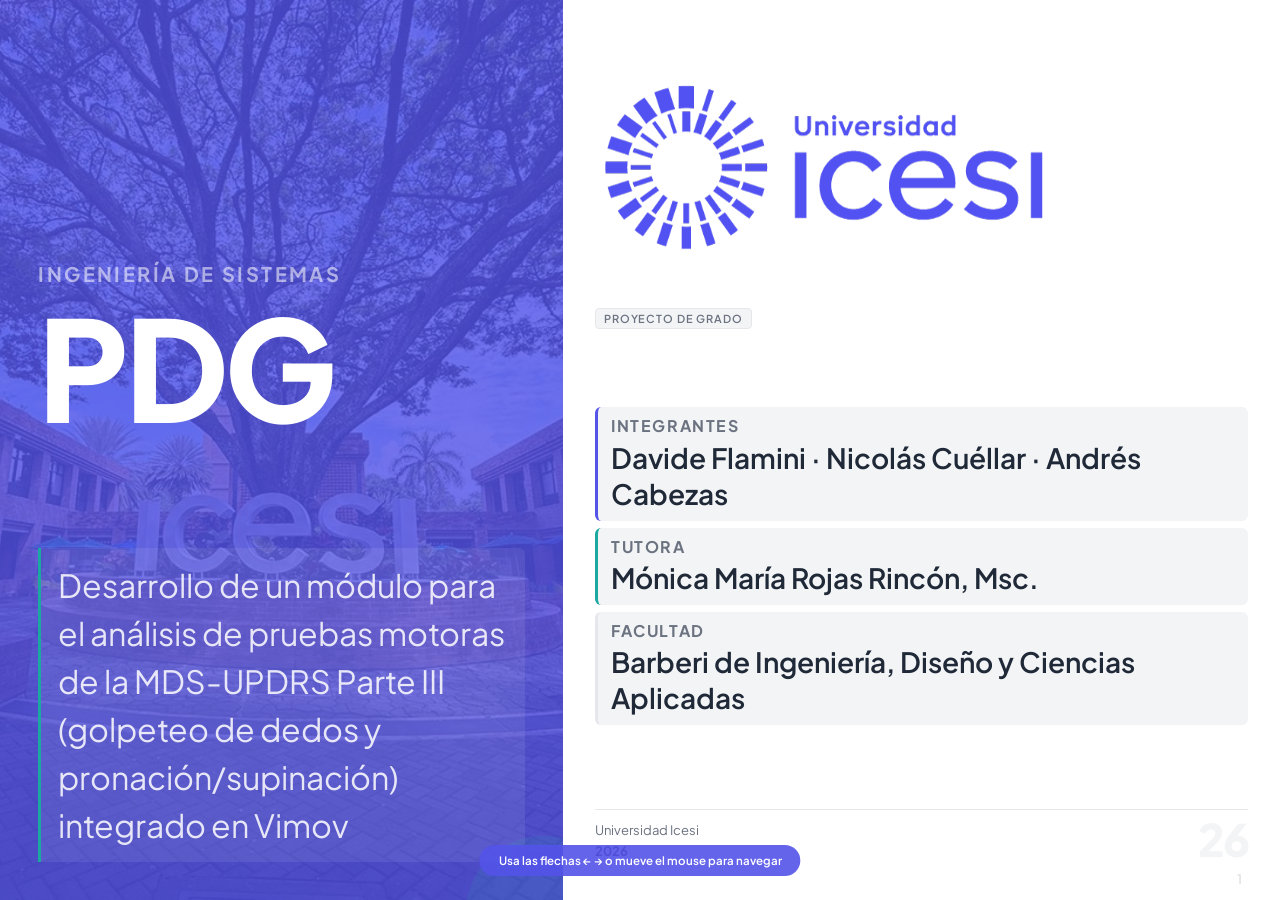
==== commit d6766d63: "changing resolution" ====
--- a/index.html
+++ b/index.html
@@ -35,7 +35,7 @@
     <!-- PANEL DERECHO -->
     <div class="portada-right">
         <div class="portada-right-top">
-            <img src="./assets/logo-icesi.png" alt="Icesi" style="width:70%; height:auto; margin-bottom:6px;">
+            <img src="./assets/logo-icesi.png" alt="Icesi" style="width:70%; height:auto; margin-bottom:var(--sp6);">
             <div class="portada-chip">Proyecto de Grado</div>
         </div>
 
@@ -57,7 +57,7 @@
         <div>
             <div class="portada-divider"></div>
             <div style="display:flex;align-items:flex-end;justify-content:space-between;">
-                <div style="font-size:13px;color:var(--text-light);line-height:1.6;">
+                <div style="font-size:var(--fs13);color:var(--text-light);line-height:1.6;">
                     Universidad Icesi<br>
                     <strong style="color:var(--text);">2026</strong>
                 </div>
@@ -83,7 +83,7 @@
         </h3>
 
         <p>
-            <strong>más de 10 millones</strong> de personas viven con enfermedad de Parkinson en el mundo (Parkinson's Foundation, 2024).
+            <strong>Más de 10 millones</strong> de personas viven con enfermedad de Parkinson en el mundo (Parkinson's Foundation, 2024).
         </p>
     </div>
 
@@ -131,17 +131,6 @@
         <img src="./assets/vimov-flow.webp" alt="Arquitectura Vimov">
     </div>
     <div class="page-number">3</div>
-</div>
-
-<!-- ===== 5. ÁRBOL DEL PROBLEMA ===== -->
-<div class="slide slide-content">
-    <div class="section-header">Contexto</div>
-    <img src="./assets/logo-icesi.png" alt="Icesi" class="slide-logo">
-    <h2 style="margin-top:1rem;">ÁRBOL DEL PROBLEMA</h2>
-    <div class="img-slide">
-        <img src="./assets/arbol-problema.webp" alt="Árbol del Problema">
-    </div>
-    <div class="page-number">4</div>
 </div>
 
 <!-- ===== 6. SECCIÓN: MARCO TEÓRICO ===== -->
@@ -151,52 +140,52 @@
     <div class="sec-tag">02 · Marco Teórico</div>
     <h2>MARCO TEÓRICO</h2>
     <div class="sec-number">05</div>
-    <div class="page-number" style="color:rgba(255,255,255,0.2)">5</div>
+    <div class="page-number" style="color:rgba(255,255,255,0.2)">4</div>
 </div>
 
 <!-- ===== 7. MARCO TEÓRICO (contenido) ===== -->
 <div class="slide slide-content">
     <div class="section-header">Marco Teórico</div>
     <img src="./assets/logo-icesi.png" alt="Icesi" class="slide-logo">
-    <h2 style="margin-top:1rem;">MARCO TEÓRICO</h2>
+    <h2 style="margin-top:0.5rem;">MARCO TEÓRICO</h2>
     <p class="sub">Cinco pilares conceptuales de la solución</p>
 
-    <div class="cg3" style="grid-template-columns:repeat(5,1fr);gap:1rem;margin-top:1rem;">
-        <div class="cd">
-            <h3>Bradicinesia</h3>
-            <p style="font-size:1rem;">Síntoma motor central del Parkinson. <em style="color:var(--text-light);">(Kandel et al., 2013)</em></p>
-        </div>
-        <div class="cd or">
-            <h3 style="color:var(--orange);">MDS-UPDRS Parte III</h3>
-            <p style="font-size:1rem;">Estándar internacional 0–4. <em style="color:var(--text-light);">(Goetz et al., 2008)</em></p>
-        </div>
-        <div class="cd gr">
-            <h3 style="color:var(--green);">Sensores IMU</h3>
-            <p style="font-size:1rem;">Acelerómetro + giroscopio para captura de movimiento. <em style="color:var(--text-light);">(Britting, 1971)</em></p>
-        </div>
-        <div class="cd pu">
-            <h3 style="color:var(--purple);">Software Clínico</h3>
-            <p style="font-size:1rem;">Calidad, seguridad y usabilidad. <em style="color:var(--text-light);">SWEBOK · IEEE · IEC 62304</em></p>
-        </div>
-        <div class="cd" style="border-left-color:var(--teal);">
-            <h3 style="color:var(--teal);">Machine Learning</h3>
-            <p style="font-size:1rem;">Modelos que aprenden patrones a partir de datos biomecánicos. <em style="color:var(--text-light);">(Mitchell, 1997)</em></p>
-        </div>
-    </div>
-
-    <div style="margin-top:1rem;">
-        <h3 style="color:var(--blue);margin-bottom:0.5rem;">Sistema de Coordenadas IMU</h3>
-        <div class="cols" style="gap:1rem;">
-            <div>
-                <p>La orientación del sensor define cómo se interpretan los ejes X, Y, Z. La estandarización del sistema de referencia es crítica para que las señales sean comparables entre sesiones y pacientes.</p>
-                <p style="font-size:0.9rem;color:var(--text-light);margin-top:0.5rem;">Fuente: <em>Tomaszewski et al., 2017 · doi:10.1515/rgg-2017-0013</em></p>
-            </div>
-            <div class="img-slide">
-                <img src="./assets/sistema-coordenadas.webp" alt="Sistema de coordenadas IMU" style="height:15rem;">
-            </div>
-        </div>
-    </div>
-    <div class="page-number">6</div>
+    <div class="cg3" style="grid-template-columns:repeat(5,1fr);gap:1.2rem;margin-top:0.8rem;">
+        <div class="cd" style="padding:1.8rem 2.2rem;">
+            <h3 style="font-size:1.5rem;margin-bottom:0.8rem;">Bradicinesia</h3>
+            <p style="font-size:1.15rem;line-height:1.45;">Síntoma motor central del Parkinson. <em style="color:var(--text-light);">(Kandel et al., 2013)</em></p>
+        </div>
+        <div class="cd or" style="padding:1.8rem 2.2rem;">
+            <h3 style="color:var(--orange);font-size:1.5rem;margin-bottom:0.8rem;">MDS-UPDRS Parte III</h3>
+            <p style="font-size:1.15rem;line-height:1.45;">Estándar internacional 0–4. <em style="color:var(--text-light);">(Goetz et al., 2008)</em></p>
+        </div>
+        <div class="cd gr" style="padding:1.8rem 2.2rem;">
+            <h3 style="color:var(--green);font-size:1.5rem;margin-bottom:0.8rem;">Sensores IMU</h3>
+            <p style="font-size:1.15rem;line-height:1.45;">Acelerómetro + giroscopio para captura de movimiento. <em style="color:var(--text-light);">(Britting, 1971)</em></p>
+        </div>
+        <div class="cd pu" style="padding:1.8rem 2.2rem;">
+            <h3 style="color:var(--purple);font-size:1.5rem;margin-bottom:0.8rem;">Software Clínico</h3>
+            <p style="font-size:1.15rem;line-height:1.45;">Calidad, seguridad y usabilidad. <em style="color:var(--text-light);">SWEBOK · IEEE · IEC 62304</em></p>
+        </div>
+        <div class="cd" style="border-left-color:var(--teal);padding:1.8rem 2.2rem;">
+            <h3 style="color:var(--teal);font-size:1.5rem;margin-bottom:0.8rem;">Machine Learning</h3>
+            <p style="font-size:1.15rem;line-height:1.45;">Modelos que aprenden patrones a partir de datos biomecánicos. <em style="color:var(--text-light);">(Mitchell, 1997)</em></p>
+        </div>
+    </div>
+
+    <div style="margin-top:1.5rem;flex:1;display:flex;flex-direction:column;">
+        <h3 style="color:var(--blue);margin-bottom:0.8rem;font-size:1.8rem;">Sistema de Coordenadas IMU</h3>
+        <div class="cols" style="gap:2rem;flex:1;align-items:center;">
+            <div style="flex:1;">
+                <p style="font-size:1.35rem;line-height:1.6;">La orientación del sensor define cómo se interpretan los ejes X, Y, Z. La estandarización del sistema de referencia es crítica para que las señales sean comparables entre sesiones y pacientes.</p>
+                <p style="font-size:1.1rem;color:var(--text-light);margin-top:1rem;">Fuente: <em>Tomaszewski et al., 2017 · doi:10.1515/rgg-2017-0013</em></p>
+            </div>
+            <div style="flex:0.8;display:flex;align-items:center;justify-content:center;">
+                <img src="./assets/sistema-coordenadas.webp" alt="Sistema de coordenadas IMU" style="max-width:100%;max-height:22rem;object-fit:contain;">
+            </div>
+        </div>
+    </div>
+    <div class="page-number">5</div>
 </div>
 
 <!-- ===== 8. SECCIÓN: ESTADO DEL ARTE ===== -->
@@ -206,7 +195,7 @@
     <div class="sec-tag">03 · Estado del Arte</div>
     <h2>ESTADO DEL ARTE</h2>
     <div class="sec-number">03</div>
-    <div class="page-number" style="color:rgba(255,255,255,0.2)">7</div>
+    <div class="page-number" style="color:rgba(255,255,255,0.2)">6</div>
 </div>
 
 <!-- ===== 9. ESTADO DEL ARTE (tabla) ===== -->
@@ -216,7 +205,7 @@
     <h2>ESTADO DEL ARTE</h2>
     <p class="sub">Matriz comparativa de soluciones existentes vs. este proyecto</p>
 
-    <table class="st" style="margin-top:14px;border-collapse:collapse;border:1px solid #d0d0d0;font-size:18px;"><thead><tr><th style="border:1px solid #d0d0d0;font-size:16px;">Característica</th><th style="border:1px solid #d0d0d0;font-size:16px;">Höglund et al. (2021)</th><th style="border:1px solid #d0d0d0;font-size:16px;">Sánchez-Fernández (2023)</th><th style="border:1px solid #d0d0d0;font-size:16px;">Dai et al. (2015)</th><th style="border:1px solid #d0d0d0;font-size:16px;">Choi et al. (2016)</th><th style="border:1px solid #d0d0d0;font-size:16px;">Yu et al. (2023)</th><th style="border:1px solid #d0d0d0;font-size:16px;">Bremm et al. (2024)</th><th class="or" style="border:1px solid #d0d0d0;font-size:16px;">Este Proyecto (Vimov)</th></tr></thead>
+    <table class="st" style="margin-top:var(--sp14);border-collapse:collapse;border:1px solid #d0d0d0;font-size:var(--fs18);"><thead><tr><th style="border:1px solid #d0d0d0;font-size:var(--fs16);">Característica</th><th style="border:1px solid #d0d0d0;font-size:var(--fs16);">Höglund et al. (2021)</th><th style="border:1px solid #d0d0d0;font-size:var(--fs16);">Sánchez-Fernández (2023)</th><th style="border:1px solid #d0d0d0;font-size:var(--fs16);">Dai et al. (2015)</th><th style="border:1px solid #d0d0d0;font-size:var(--fs16);">Choi et al. (2016)</th><th style="border:1px solid #d0d0d0;font-size:var(--fs16);">Yu et al. (2023)</th><th style="border:1px solid #d0d0d0;font-size:var(--fs16);">Bremm et al. (2024)</th><th class="or" style="border:1px solid #d0d0d0;font-size:var(--fs16);">Este Proyecto (Vimov)</th></tr></thead>
         <tbody>
             <tr>
                 <td style="border:1px solid #d0d0d0;"><strong>IMU</strong></td>
@@ -281,11 +270,11 @@
         </tbody>
     </table>
 
-    <div class="hb" style="margin-top:16px;">
+    <div class="hb" style="margin-top:var(--sp16);">
         <h4>Ventaja diferencial</h4>
         <p>Vimov integra <strong> una captura usando IMUs con protocolos estandarizados MDS-UPDRS dentro de una plataforma clínica</strong>, facilitando evaluaciones reproducibles y escalables del movimiento.</p>
     </div>
-    <div class="page-number">8</div>
+    <div class="page-number">7</div>
 </div>
 
 <!-- ===== 10. SECCIÓN: OBJETIVOS ===== -->
@@ -295,7 +284,7 @@
     <div class="sec-tag">04 · Objetivos</div>
     <h2>OBJETIVOS</h2>
     <div class="sec-number">04</div>
-    <div class="page-number" style="color:rgba(255,255,255,0.2)">9</div>
+    <div class="page-number" style="color:rgba(255,255,255,0.2)">8</div>
 </div>
 
 <!-- ===== 11. OBJETIVO GENERAL ===== -->
@@ -327,7 +316,7 @@
             <div><div style="font-size:1.1rem;font-weight:700;color:var(--orange);">Validar en laboratorio (TRL 3)</div></div>
         </div>
     </div>
-    <div class="page-number">10</div>
+    <div class="page-number">9</div>
 </div>
 
 <!-- ===== 11.5 HIPÓTESIS DE INVESTIGACIÓN ===== -->
@@ -355,7 +344,7 @@
             <p style="font-size:1rem;">Los resultados proveen evidencia de viabilidad tecnológica del sistema en entorno controlado de laboratorio.</p>
         </div>
     </div>
-    <div class="page-number">11</div>
+    <div class="page-number">10</div>
 </div>
 
 <!-- ===== 12. SECCIÓN: OE1 — PROTOCOLO ===== -->
@@ -366,152 +355,152 @@
     <h2>PROTOCOLO<br>DE CAPTURA</h2>
     <p>Estandarización de la colocación del sensor, sistema de referencia y postura del paciente para garantizar reproducibilidad</p>
     <div class="sec-number">05</div>
-    <div class="page-number" style="color:rgba(255,255,255,0.2)">12</div>
+    <div class="page-number" style="color:rgba(255,255,255,0.2)">11</div>
 </div>
 
 <!-- ===== 13. LITERATURA Y DISEÑO EXPERIMENTAL ===== -->
-<div class="slide slide-content" style="padding:40px 60px 50px;">
+<div class="slide slide-content" style="padding:var(--sp40) var(--sp60) var(--sp48);">
     <div class="section-header">Protocolo</div>
     <img src="./assets/logo-icesi.png" alt="Icesi" class="slide-logo">
     <h2>DISEÑO EXPERIMENTAL</h2>
     <p class="sub">Parámetros estandarizados sustentados en literatura científica</p>
 
-    <h3 style="margin-top:20px;margin-bottom:14px;font-size:32px;color:var(--blue);">Base de literatura</h3>
-    <table class="st" style="margin-top:12px;font-size:24px;">
+    <h3 style="margin-top:var(--sp20);margin-bottom:var(--sp14);font-size:var(--fs32);color:var(--blue);">Base de literatura</h3>
+    <table class="st" style="margin-top:var(--sp12);font-size:var(--fs24);">
         <thead>
-            <tr><th style="padding:14px 16px;font-size:20px;">Componente</th><th style="padding:14px 16px;font-size:20px;">Autor / Año</th><th style="padding:14px 16px;font-size:20px;">Aporte principal</th></tr>
+            <tr><th style="padding:var(--sp14) var(--sp16);font-size:var(--fs20);">Componente</th><th style="padding:var(--sp14) var(--sp16);font-size:var(--fs20);">Autor / Año</th><th style="padding:var(--sp14) var(--sp16);font-size:var(--fs20);">Aporte principal</th></tr>
         </thead>
         <tbody>
-            <tr><td style="padding:12px 16px;">Postura</td><td style="padding:12px 16px;">Kremer et al., 2023</td><td style="padding:12px 16px;">Distintas posturas en MDS-UPDRS</td></tr>
-            <tr><td style="padding:12px 16px;">Postura</td><td style="padding:12px 16px;">Houdijk et al., 2015</td><td style="padding:12px 16px;">Ajustes posturales naturales generan variabilidad en movimiento</td></tr>
-            <tr><td style="padding:12px 16px;">Postura</td><td style="padding:12px 16px;">Stins et al., 2015</td><td style="padding:12px 16px;">Bipedestación introduce oscilaciones</td></tr>
-            <tr><td style="padding:12px 16px;">Ubicación de IMU</td><td style="padding:12px 16px;">di Biase et al., 2018</td><td style="padding:12px 16px;">IMU en muñeca ofrece menor ruido</td></tr>
-            <tr><td style="padding:12px 16px;">Ubicación de IMU</td><td style="padding:12px 16px;">Höglund et al., 2021</td><td style="padding:12px 16px;">Zona distal del antebrazo mayor estabilidad</td></tr>
-            <tr><td style="padding:12px 16px;">Tipo de Movimiento</td><td style="padding:12px 16px;">Goetz et al., 2008 (MDS-UPDRS)</td><td style="padding:12px 16px;">Define ejecución y criterios clínicos de las pruebas</td></tr>
-            <tr><td style="padding:12px 16px;">Sistema de referencia</td><td style="padding:12px 16px;">Tomaszewski et al., 2017</td><td style="padding:12px 16px;">La orientación del sensor</td></tr>
+            <tr><td style="padding:var(--sp12) var(--sp16);">Postura</td><td style="padding:var(--sp12) var(--sp16);">Kremer et al., 2023</td><td style="padding:var(--sp12) var(--sp16);">Distintas posturas en MDS-UPDRS</td></tr>
+            <tr><td style="padding:var(--sp12) var(--sp16);">Postura</td><td style="padding:var(--sp12) var(--sp16);">Houdijk et al., 2015</td><td style="padding:var(--sp12) var(--sp16);">Ajustes posturales naturales generan variabilidad en movimiento</td></tr>
+            <tr><td style="padding:var(--sp12) var(--sp16);">Postura</td><td style="padding:var(--sp12) var(--sp16);">Stins et al., 2015</td><td style="padding:var(--sp12) var(--sp16);">Bipedestación introduce oscilaciones</td></tr>
+            <tr><td style="padding:var(--sp12) var(--sp16);">Ubicación de IMU</td><td style="padding:var(--sp12) var(--sp16);">di Biase et al., 2018</td><td style="padding:var(--sp12) var(--sp16);">IMU en muñeca ofrece menor ruido</td></tr>
+            <tr><td style="padding:var(--sp12) var(--sp16);">Ubicación de IMU</td><td style="padding:var(--sp12) var(--sp16);">Höglund et al., 2021</td><td style="padding:var(--sp12) var(--sp16);">Zona distal del antebrazo mayor estabilidad</td></tr>
+            <tr><td style="padding:var(--sp12) var(--sp16);">Tipo de Movimiento</td><td style="padding:var(--sp12) var(--sp16);">Goetz et al., 2008 (MDS-UPDRS)</td><td style="padding:var(--sp12) var(--sp16);">Define ejecución y criterios clínicos de las pruebas</td></tr>
+            <tr><td style="padding:var(--sp12) var(--sp16);">Sistema de referencia</td><td style="padding:var(--sp12) var(--sp16);">Tomaszewski et al., 2017</td><td style="padding:var(--sp12) var(--sp16);">La orientación del sensor</td></tr>
         </tbody>
     </table>
-    <div class="page-number">13</div>
+    <div class="page-number">12</div>
 </div>
 
 <!-- ===== 14. PARÁMETROS DEFINIDOS ===== -->
-<div class="slide slide-content" style="padding:40px 60px 50px;">
+<div class="slide slide-content" style="padding:var(--sp40) var(--sp60) var(--sp48);">
     <div class="section-header">Protocolo</div>
     <img src="./assets/logo-icesi.png" alt="Icesi" class="slide-logo">
     <h2>PARÁMETROS DEFINIDOS</h2>
     <p class="sub">Especificaciones de captura estandarizadas</p>
 
-    <div style="display:grid;grid-template-columns:1fr 1fr;gap:32px;margin-top:24px;align-items:center;">
-        <div>
-            <div style="display:flex;flex-direction:column;gap:12px;">
-                <div style="background:var(--bg-soft);padding:18px 20px;border-radius:10px;border-left:4px solid var(--blue);">
-                    <h3 style="font-size:32px;font-weight:700;color:var(--blue);margin-bottom:6px;">Posición sentada</h3>
-                    <p style="font-size:28px;line-height:1.6;">Espalda recta, pies firmes en el suelo, sin apoyo de brazo.</p>
-                </div>
-                <div style="background:var(--bg-soft);padding:18px 20px;border-radius:10px;border-left:4px solid var(--green);">
-                    <h3 style="font-size:32px;font-weight:700;color:var(--green);margin-bottom:6px;">Sensor en muñeca</h3>
-                    <p style="font-size:28px;line-height:1.6;">Superficie dorsal distal del antebrazo del brazo evaluado.</p>
-                </div>
-                <div style="background:var(--bg-soft);padding:18px 20px;border-radius:10px;border-left:4px solid var(--orange);">
-                    <h3 style="font-size:32px;font-weight:700;color:var(--orange);margin-bottom:6px;">Orientación fija X, Y, Z</h3>
-                    <p style="font-size:28px;line-height:1.6;">Sistema de referencia con ejes preestablecidos para consistencia inter-sesión.</p>
-                </div>
-                <div style="background:var(--bg-soft);padding:18px 20px;border-radius:10px;border-left:4px solid var(--purple);">
-                    <h3 style="font-size:32px;font-weight:700;color:var(--purple);margin-bottom:6px;">10 repeticiones por mano</h3>
-                    <p style="font-size:28px;line-height:1.6;">Una mano a la vez; registro separado de mano dominante y no dominante.</p>
-                </div>
-            </div>
-        </div>
-        <div style="display:flex;flex-direction:column;justify-content:center;align-items:center;gap:12px;">
-            <img src="./assets/we-coordenadas.webp" alt="Sistema de coordenadas" style="max-width:100%;max-height:600px;object-fit:contain;">
-            <p style="font-style:italic;font-size:24px;color:var(--text-light);">Sistema de referencia IMU</p>
-        </div>
-    </div>
-    <div class="page-number">14</div>
+    <div style="display:grid;grid-template-columns:1fr 1fr;gap:var(--sp32);margin-top:var(--sp24);align-items:center;">
+        <div>
+            <div style="display:flex;flex-direction:column;gap:var(--sp12);">
+                <div style="background:var(--bg-soft);padding:var(--sp18) var(--sp20);border-radius:var(--sp8);border-left:4px solid var(--blue);">
+                    <h3 style="font-size:var(--fs32);font-weight:700;color:var(--blue);margin-bottom:var(--sp6);">Posición sentada</h3>
+                    <p style="font-size:var(--fs28);line-height:1.6;">Espalda recta, pies firmes en el suelo, sin apoyo de brazo.</p>
+                </div>
+                <div style="background:var(--bg-soft);padding:var(--sp18) var(--sp20);border-radius:var(--sp8);border-left:4px solid var(--green);">
+                    <h3 style="font-size:var(--fs32);font-weight:700;color:var(--green);margin-bottom:var(--sp6);">Sensor en muñeca</h3>
+                    <p style="font-size:var(--fs28);line-height:1.6;">Superficie dorsal distal del antebrazo del brazo evaluado.</p>
+                </div>
+                <div style="background:var(--bg-soft);padding:var(--sp18) var(--sp20);border-radius:var(--sp8);border-left:4px solid var(--orange);">
+                    <h3 style="font-size:var(--fs32);font-weight:700;color:var(--orange);margin-bottom:var(--sp6);">Orientación fija X, Y, Z</h3>
+                    <p style="font-size:var(--fs28);line-height:1.6;">Sistema de referencia con ejes preestablecidos para consistencia inter-sesión.</p>
+                </div>
+                <div style="background:var(--bg-soft);padding:var(--sp18) var(--sp20);border-radius:var(--sp8);border-left:4px solid var(--purple);">
+                    <h3 style="font-size:var(--fs32);font-weight:700;color:var(--purple);margin-bottom:var(--sp6);">10 repeticiones por mano</h3>
+                    <p style="font-size:var(--fs28);line-height:1.6;">Una mano a la vez; registro separado de mano dominante y no dominante.</p>
+                </div>
+            </div>
+        </div>
+        <div style="display:flex;flex-direction:column;justify-content:center;align-items:center;gap:var(--sp12);">
+            <img src="./assets/we-coordenadas.webp" alt="Sistema de coordenadas" style="max-width:100%;max-height:70vh;object-fit:contain;">
+            <p style="font-style:italic;font-size:var(--fs24);color:var(--text-light);">Sistema de referencia IMU</p>
+        </div>
+    </div>
+    <div class="page-number">13</div>
 </div>
 
 <!-- ===== 15. PROTOCOLO — PRONACIÓN/SUPINACIÓN ===== -->
-<div class="slide slide-content" style="padding:40px 60px 50px;">
+<div class="slide slide-content" style="padding:var(--sp40) var(--sp60) var(--sp48);">
     <div class="section-header">Protocolo</div>
     <img src="./assets/logo-icesi.png" alt="Icesi" class="slide-logo">
     <h2>PRONACIÓN / SUPINACIÓN</h2>
     <p class="sub">Prueba 3.6 · Pasos estandarizados del protocolo de captura</p>
 
-    <div style="display:grid;grid-template-columns:1fr 1fr;gap:36px;margin-top:24px;align-items:center;">
-        <div>
-            <ul class="step-list" style="gap:14px;">
-                <li style="font-size:28px;line-height:1.7;"><div class="step-num teal">1</div><span>Sentar al paciente con la espalda recta y los pies firmes en el suelo.</span></li>
-                <li style="font-size:28px;line-height:1.7;"><div class="step-num teal">2</div><span>Solicitar que extienda el brazo hacia el frente, a la altura del hombro, con el codo recto.</span></li>
-                <li style="font-size:28px;line-height:1.7;"><div class="step-num teal">3</div><span>Colocar la IMU en la muñeca del brazo evaluado, sobre la <strong>superficie dorsal distal del antebrazo</strong>.</span></li>
-                <li style="font-size:28px;line-height:1.7;"><div class="step-num teal">4</div><span>Indicar al paciente que realice <strong>pronación y supinación alternadas</strong> de la mano 10 veces, tan rápido y completamente como pueda.</span></li>
-                <li style="font-size:28px;line-height:1.7;"><div class="step-num teal">5</div><span>Registrar <strong>solo una mano por vez</strong>.</span></li>
-                <li style="font-size:28px;line-height:1.7;"><div class="step-num teal">6</div><span>Asegurar que <strong>no existan movimientos compensatorios</strong> del tronco o del hombro durante la ejecución.</span></li>
+    <div style="display:grid;grid-template-columns:1fr 1fr;gap:var(--sp36);margin-top:var(--sp24);align-items:center;">
+        <div>
+            <ul class="step-list" style="gap:var(--sp14);">
+                <li style="font-size:var(--fs28);line-height:1.7;"><div class="step-num teal">1</div><span>Sentar al paciente con la espalda recta y los pies firmes en el suelo.</span></li>
+                <li style="font-size:var(--fs28);line-height:1.7;"><div class="step-num teal">2</div><span>Solicitar que extienda el brazo hacia el frente, a la altura del hombro, con el codo recto.</span></li>
+                <li style="font-size:var(--fs28);line-height:1.7;"><div class="step-num teal">3</div><span>Colocar la IMU en la muñeca del brazo evaluado, sobre la <strong>superficie dorsal distal del antebrazo</strong>.</span></li>
+                <li style="font-size:var(--fs28);line-height:1.7;"><div class="step-num teal">4</div><span>Indicar al paciente que realice <strong>pronación y supinación alternadas</strong> de la mano 10 veces, tan rápido y completamente como pueda.</span></li>
+                <li style="font-size:var(--fs28);line-height:1.7;"><div class="step-num teal">5</div><span>Registrar <strong>solo una mano por vez</strong>.</span></li>
+                <li style="font-size:var(--fs28);line-height:1.7;"><div class="step-num teal">6</div><span>Asegurar que <strong>no existan movimientos compensatorios</strong> del tronco o del hombro durante la ejecución.</span></li>
             </ul>
         </div>
         <div style="display:flex;justify-content:center;align-items:center;">
-            <img src="./assets/protocolo-pronacion.png" alt="Demostración — Pronación/Supinación" style="width:100%;max-height:600px;object-fit:contain;border-radius:10px;">
-        </div>
-    </div>
-    <div class="page-number">15</div>
+            <img src="./assets/protocolo-pronacion.png" alt="Demostración — Pronación/Supinación" style="width:100%;max-height:70vh;object-fit:contain;border-radius:var(--sp8);">
+        </div>
+    </div>
+    <div class="page-number">14</div>
 </div>
 
 <!-- ===== 16. PROTOCOLO — GOLPETEO DE DEDOS ===== -->
-<div class="slide slide-content" style="padding:40px 60px 50px;">
+<div class="slide slide-content" style="padding:var(--sp40) var(--sp60) var(--sp48);">
     <div class="section-header">Protocolo</div>
     <img src="./assets/logo-icesi.png" alt="Icesi" class="slide-logo">
     <h2>GOLPETEO DE DEDOS</h2>
     <p class="sub">Prueba 3.4 · Pasos estandarizados del protocolo de captura</p>
 
-    <div style="display:grid;grid-template-columns:1fr 1fr;gap:36px;margin-top:24px;align-items:center;">
-        <div>
-            <ul class="step-list" style="gap:14px;">
-                <li style="font-size:28px;line-height:1.7;"><div class="step-num">1</div><span>Sentar al paciente en posición estable, con la espalda recta.</span></li>
-                <li style="font-size:28px;line-height:1.7;"><div class="step-num">2</div><span>Solicitar que eleve la mano evaluada al frente a nivel de los ojos, con el <strong>codo a 90°</strong>.</span></li>
-                <li style="font-size:28px;line-height:1.7;"><div class="step-num">3</div><span>Colocar la IMU en la muñeca del brazo evaluado, sobre la <strong>superficie dorsal distal del antebrazo</strong>.</span></li>
-                <li style="font-size:28px;line-height:1.7;"><div class="step-num">4</div><span>Indicar al paciente que realice <strong>10 golpes del pulgar contra el dedo índice</strong>, tan rápido y ampliamente como sea posible.</span></li>
-                <li style="font-size:28px;line-height:1.7;"><div class="step-num">5</div><span>Realizar la prueba en <strong>una mano a la vez</strong>.</span></li>
-                <li style="font-size:28px;line-height:1.7;"><div class="step-num">6</div><span>Verificar que el paciente no realice <strong>movimientos compensatorios</strong> del brazo o del tronco.</span></li>
+    <div style="display:grid;grid-template-columns:1fr 1fr;gap:var(--sp36);margin-top:var(--sp24);align-items:center;">
+        <div>
+            <ul class="step-list" style="gap:var(--sp14);">
+                <li style="font-size:var(--fs28);line-height:1.7;"><div class="step-num">1</div><span>Sentar al paciente en posición estable, con la espalda recta.</span></li>
+                <li style="font-size:var(--fs28);line-height:1.7;"><div class="step-num">2</div><span>Solicitar que eleve la mano evaluada al frente a nivel de los ojos, con el <strong>codo a 90°</strong>.</span></li>
+                <li style="font-size:var(--fs28);line-height:1.7;"><div class="step-num">3</div><span>Colocar la IMU en la muñeca del brazo evaluado, sobre la <strong>superficie dorsal distal del antebrazo</strong>.</span></li>
+                <li style="font-size:var(--fs28);line-height:1.7;"><div class="step-num">4</div><span>Indicar al paciente que realice <strong>10 golpes del pulgar contra el dedo índice</strong>, tan rápido y ampliamente como sea posible.</span></li>
+                <li style="font-size:var(--fs28);line-height:1.7;"><div class="step-num">5</div><span>Realizar la prueba en <strong>una mano a la vez</strong>.</span></li>
+                <li style="font-size:var(--fs28);line-height:1.7;"><div class="step-num">6</div><span>Verificar que el paciente no realice <strong>movimientos compensatorios</strong> del brazo o del tronco.</span></li>
             </ul>
         </div>
         <div style="display:flex;justify-content:center;align-items:center;">
-            <img src="./assets/protocolo-golpeteo.png" alt="Demostración — Golpeteo de Dedos" style="width:100%;max-height:600px;object-fit:contain;border-radius:10px;">
-        </div>
-    </div>
-    <div class="page-number">16</div>
+            <img src="./assets/protocolo-golpeteo.png" alt="Demostración — Golpeteo de Dedos" style="width:100%;max-height:70vh;object-fit:contain;border-radius:var(--sp8);">
+        </div>
+    </div>
+    <div class="page-number">15</div>
 </div>
 
 <!-- ===== 17. VALIDACIÓN DEL PROTOCOLO ===== -->
-<div class="slide slide-content" style="padding:40px 60px 50px;">
+<div class="slide slide-content" style="padding:var(--sp40) var(--sp60) var(--sp48);">
     <div class="section-header">Protocolo</div>
     <img src="./assets/logo-icesi.png" alt="Icesi" class="slide-logo">
     <h2>VALIDACIÓN DEL PROTOCOLO</h2>
     <p class="sub">Revisión con personal médico de la Fundación Valle del Lili</p>
 
-    <div style="display:grid;grid-template-columns:1fr 1fr;gap:36px;margin-top:28px;align-items:center;">
-        <div>
-            <p style="font-size:32px;line-height:1.7;color:var(--text);margin-bottom:24px;">El protocolo fue revisado con personal médico de la <strong>Fundación Valle del Lili</strong>, orientada a validar sus componentes metodológicos y su viabilidad para una futura aplicación en contexto clínico.</p>
+    <div style="display:grid;grid-template-columns:1fr 1fr;gap:var(--sp36);margin-top:var(--sp28);align-items:center;">
+        <div>
+            <p style="font-size:var(--fs32);line-height:1.7;color:var(--text);margin-bottom:var(--sp24);">El protocolo fue revisado con personal médico de la <strong>Fundación Valle del Lili</strong>, orientada a validar sus componentes metodológicos y su viabilidad para una futura aplicación en contexto clínico.</p>
             
-            <h3 style="font-size:36px;font-weight:700;color:var(--blue);margin-bottom:16px;">Aspectos validados</h3>
-            <div style="display:flex;flex-direction:column;gap:12px;">
-                <div style="display:flex;align-items:center;gap:14px;padding:24px 30px;background:var(--bg-soft);border-radius:10px;border-left:8px solid var(--green);">
-                    <div style="width:20px;height:20px;border-radius:50%;background:var(--green);flex-shrink:0;"></div>
-                    <span style="font-size:28px;font-weight:600;color:var(--text);">Colocación del dispositivo IMU</span>
-                </div>
-                <div style="display:flex;align-items:center;gap:14px;padding:24px 30px;background:var(--bg-soft);border-radius:10px;border-left:8px solid var(--green);">
-                    <div style="width:20px;height:20px;border-radius:50%;background:var(--green);flex-shrink:0;"></div>
-                    <span style="font-size:28px;font-weight:600;color:var(--text);">Sistema de referencia de vectores de orientación</span>
-                </div>
-                <div style="display:flex;align-items:center;gap:14px;padding:24px 30px;background:var(--bg-soft);border-radius:10px;border-left:8px solid var(--green);">
-                    <div style="width:20px;height:20px;border-radius:50%;background:var(--green);flex-shrink:0;"></div>
-                    <span style="font-size:28px;font-weight:600;color:var(--text);">Postura del paciente durante la prueba</span>
+            <h3 style="font-size:var(--fs36);font-weight:700;color:var(--blue);margin-bottom:var(--sp16);">Aspectos validados</h3>
+            <div style="display:flex;flex-direction:column;gap:var(--sp12);">
+                <div style="display:flex;align-items:center;gap:var(--sp14);padding:var(--sp24) var(--sp30);background:var(--bg-soft);border-radius:var(--sp8);border-left:8px solid var(--green);">
+                    <div style="width:var(--sp20);height:var(--sp20);border-radius:50%;background:var(--green);flex-shrink:0;"></div>
+                    <span style="font-size:var(--fs28);font-weight:600;color:var(--text);">Colocación del dispositivo IMU</span>
+                </div>
+                <div style="display:flex;align-items:center;gap:var(--sp14);padding:var(--sp24) var(--sp30);background:var(--bg-soft);border-radius:var(--sp8);border-left:8px solid var(--green);">
+                    <div style="width:var(--sp20);height:var(--sp20);border-radius:50%;background:var(--green);flex-shrink:0;"></div>
+                    <span style="font-size:var(--fs28);font-weight:600;color:var(--text);">Sistema de referencia de vectores de orientación</span>
+                </div>
+                <div style="display:flex;align-items:center;gap:var(--sp14);padding:var(--sp24) var(--sp30);background:var(--bg-soft);border-radius:var(--sp8);border-left:8px solid var(--green);">
+                    <div style="width:var(--sp20);height:var(--sp20);border-radius:50%;background:var(--green);flex-shrink:0;"></div>
+                    <span style="font-size:var(--fs28);font-weight:600;color:var(--text);">Postura del paciente durante la prueba</span>
                 </div>
             </div>
         </div>
         <div style="display:flex;justify-content:center;align-items:center;">
-            <img src="./assets/validacion-fvl.webp" alt="Validación FVL — foto/acta" style="max-height:650px;object-fit:contain;border-radius:10px;box-shadow:0 4px 20px rgba(0,0,0,0.08);">
-        </div>
-    </div>
-    <div class="page-number">17</div>
+            <img src="./assets/validacion-fvl.webp" alt="Validación FVL — foto/acta" style="max-height:72vh;object-fit:contain;border-radius:var(--sp8);box-shadow:0 4px 20px rgba(0,0,0,0.08);">
+        </div>
+    </div>
+    <div class="page-number">16</div>
 </div>
 
 <!-- ===== 17. SECCIÓN: OE2 — MÉTRICAS Y MODELO ===== -->
@@ -532,43 +521,184 @@
     <h2>PIPELINE DE PROCESAMIENTO</h2>
     <p class="sub">Etapas de limpieza, segmentación y extracción de métricas cinemáticas</p>
 
-    <div style="display:grid;grid-template-columns:1fr 1fr;gap:32px;margin-top:24px;">
-        <div>
-            <h3 style="font-size:32px;font-weight:700;color:var(--blue);margin-bottom:16px;">Etapa 1 — Limpieza y acondicionamiento</h3>
-            <div style="display:flex;flex-direction:column;gap:14px;">
-                <div style="display:flex;gap:14px;font-size:28px;line-height:1.7;color:var(--text);padding:16px 20px;background:var(--bg-soft);border-radius:10px;border-left:4px solid var(--blue);">
-                    <strong style="color:var(--blue);flex-shrink:0;font-size:24px;">①</strong> 
+    <div style="display:grid;grid-template-columns:1fr 1fr;gap:var(--sp32);margin-top:var(--sp24);">
+        <div>
+            <h3 style="font-size:var(--fs32);font-weight:700;color:var(--blue);margin-bottom:var(--sp16);">Etapa 1 — Limpieza y acondicionamiento</h3>
+            <div style="display:flex;flex-direction:column;gap:var(--sp14);">
+                <div style="display:flex;gap:var(--sp14);font-size:var(--fs28);line-height:1.7;color:var(--text);padding:var(--sp16) var(--sp20);background:var(--bg-soft);border-radius:var(--sp8);border-left:4px solid var(--blue);">
+                    <strong style="color:var(--blue);flex-shrink:0;font-size:var(--fs24);">①</strong> 
                     <span>Eliminación de duplicados temporales antes del remuestreo para evitar inconsistencias en el vector de tiempo.</span>
                 </div>
-                <div style="display:flex;gap:14px;font-size:28px;line-height:1.7;color:var(--text);padding:16px 20px;background:var(--bg-soft);border-radius:10px;border-left:4px solid var(--blue);">
-                    <strong style="color:var(--blue);flex-shrink:0;font-size:24px;">②</strong> 
+                <div style="display:flex;gap:var(--sp14);font-size:var(--fs28);line-height:1.7;color:var(--text);padding:var(--sp16) var(--sp20);background:var(--bg-soft);border-radius:var(--sp8);border-left:4px solid var(--blue);">
+                    <strong style="color:var(--blue);flex-shrink:0;font-size:var(--fs24);">②</strong> 
                     <span>Filtrado de ruido y componentes no asociados al movimiento voluntario del paciente.</span>
                 </div>
-                <div style="display:flex;gap:14px;font-size:28px;line-height:1.7;color:var(--text);padding:16px 20px;background:var(--bg-soft);border-radius:10px;border-left:4px solid var(--blue);">
-                    <strong style="color:var(--blue);flex-shrink:0;font-size:24px;">③</strong> 
+                <div style="display:flex;gap:var(--sp14);font-size:var(--fs28);line-height:1.7;color:var(--text);padding:var(--sp16) var(--sp20);background:var(--bg-soft);border-radius:var(--sp8);border-left:4px solid var(--blue);">
+                    <strong style="color:var(--blue);flex-shrink:0;font-size:var(--fs24);">③</strong> 
                     <span>Identificación automática del eje de movimiento predominante a partir de acelerómetro y giroscopio.</span>
                 </div>
             </div>
         </div>
         <div>
-            <h3 style="font-size:32px;font-weight:700;color:var(--teal);margin-bottom:16px;">Etapa 2 — Segmentación y extracción</h3>
-            <div style="display:flex;flex-direction:column;gap:14px;">
-                <div style="display:flex;gap:14px;font-size:28px;line-height:1.7;color:var(--text);padding:16px 20px;background:var(--bg-soft);border-radius:10px;border-left:4px solid var(--teal);">
-                    <strong style="color:var(--teal);flex-shrink:0;font-size:24px;">④</strong> 
+            <h3 style="font-size:var(--fs32);font-weight:700;color:var(--teal);margin-bottom:var(--sp16);">Etapa 2 — Segmentación y extracción</h3>
+            <div style="display:flex;flex-direction:column;gap:var(--sp14);">
+                <div style="display:flex;gap:var(--sp14);font-size:var(--fs28);line-height:1.7;color:var(--text);padding:var(--sp16) var(--sp20);background:var(--bg-soft);border-radius:var(--sp8);border-left:4px solid var(--teal);">
+                    <strong style="color:var(--teal);flex-shrink:0;font-size:var(--fs24);">④</strong> 
                     <span>Detección automática de movimientos sobre la señal filtrada del giroscopio.</span>
                 </div>
-                <div style="display:flex;gap:14px;font-size:28px;line-height:1.7;color:var(--text);padding:16px 20px;background:var(--bg-soft);border-radius:10px;border-left:4px solid var(--teal);">
-                    <strong style="color:var(--teal);flex-shrink:0;font-size:24px;">⑤</strong> 
+                <div style="display:flex;gap:var(--sp14);font-size:var(--fs28);line-height:1.7;color:var(--text);padding:var(--sp16) var(--sp20);background:var(--bg-soft);border-radius:var(--sp8);border-left:4px solid var(--teal);">
+                    <strong style="color:var(--teal);flex-shrink:0;font-size:var(--fs24);">⑤</strong> 
                     <span>Validación y selección de ciclos completos; eliminación de ciclos incompletos o inestables.</span>
                 </div>
-                <div style="display:flex;gap:14px;font-size:28px;line-height:1.7;color:var(--text);padding:16px 20px;background:var(--bg-soft);border-radius:10px;border-left:4px solid var(--teal);">
-                    <strong style="color:var(--teal);flex-shrink:0;font-size:24px;">⑥</strong> 
+                <div style="display:flex;gap:var(--sp14);font-size:var(--fs28);line-height:1.7;color:var(--text);padding:var(--sp16) var(--sp20);background:var(--bg-soft);border-radius:var(--sp8);border-left:4px solid var(--teal);">
+                    <strong style="color:var(--teal);flex-shrink:0;font-size:var(--fs24);">⑥</strong> 
                     <span>Cálculo de <strong>19 métricas</strong> (Pronación) y <strong>22 métricas</strong> (Golpeteo de dedos).</span>
                 </div>
             </div>
         </div>
     </div>
 
+    <div class="page-number">18</div>
+</div>
+
+<!-- ===== 19.5 CRITERIOS MDS-UPDRS — PRUEBAS 3.4 Y 3.6 ===== -->
+<div class="slide slide-content" style="padding:var(--sp40) var(--sp60) var(--sp48);">
+    <div class="section-header">Métricas</div>
+    <img src="./assets/logo-icesi.png" alt="Icesi" class="slide-logo">
+    <h2>CRITERIOS MDS-UPDRS</h2>
+    <p class="sub">Escala de severidad 0–4 · Prueba 3.4 Golpeteo de Dedos &amp; Prueba 3.6 Pronación/Supinación</p>
+
+    <div style="display:grid;grid-template-columns:1fr 1fr;gap:var(--sp28);margin-top:var(--sp20);">
+
+        <!-- ===== GOLPETEO 3.4 ===== -->
+        <div>
+            <div style="display:flex;align-items:center;gap:var(--sp12);margin-bottom:var(--sp14);">
+                <div style="background:var(--blue);color:#fff;font-size:var(--fs20);font-weight:800;padding:var(--sp6) var(--sp16);border-radius:var(--sp6);">3.4</div>
+                <h3 style="font-size:var(--fs30);font-weight:700;color:var(--blue);margin:0;">Golpeteo de Dedos</h3>
+            </div>
+            <p style="font-size:var(--fs22);color:var(--text-light);margin-bottom:var(--sp12);font-style:italic;">Índice sobre pulgar · 10 repeticiones · rápido y amplio</p>
+
+            <div style="display:flex;flex-direction:column;gap:var(--sp8);">
+                <!-- Score 0 -->
+                <div style="display:flex;gap:var(--sp12);align-items:flex-start;background:#F0FFF4;padding:var(--sp14) var(--sp18);border-radius:var(--sp8);border-left:5px solid #22c55e;">
+                    <div style="min-width:var(--sp36);height:var(--sp36);border-radius:50%;background:#22c55e;color:#fff;font-size:var(--fs18);font-weight:800;display:flex;align-items:center;justify-content:center;flex-shrink:0;">0</div>
+                    <div>
+                        <div style="font-size:var(--fs20);font-weight:700;color:#16a34a;margin-bottom:var(--sp2);">Normal</div>
+                        <p style="font-size:var(--fs20);line-height:1.5;margin:0;color:var(--text);">Sin alteraciones. Movimiento regular, velocidad y amplitud normales.</p>
+                    </div>
+                </div>
+                <!-- Score 1 -->
+                <div style="display:flex;gap:var(--sp12);align-items:flex-start;background:#FFFBEB;padding:var(--sp14) var(--sp18);border-radius:var(--sp8);border-left:5px solid #f59e0b;">
+                    <div style="min-width:var(--sp36);height:var(--sp36);border-radius:50%;background:#f59e0b;color:#fff;font-size:var(--fs18);font-weight:800;display:flex;align-items:center;justify-content:center;flex-shrink:0;">1</div>
+                    <div>
+                        <div style="font-size:var(--fs20);font-weight:700;color:#d97706;margin-bottom:var(--sp2);">Leve</div>
+                        <p style="font-size:var(--fs20);line-height:1.5;margin:0;color:var(--text);">1–2 interrupciones o hesitaciones; ligera lentitud; decremento de amplitud al final de los 10 golpes.</p>
+                    </div>
+                </div>
+                <!-- Score 2 -->
+                <div style="display:flex;gap:var(--sp12);align-items:flex-start;background:#FFF7ED;padding:var(--sp14) var(--sp18);border-radius:var(--sp8);border-left:5px solid #ea580c;">
+                    <div style="min-width:var(--sp36);height:var(--sp36);border-radius:50%;background:#ea580c;color:#fff;font-size:var(--fs18);font-weight:800;display:flex;align-items:center;justify-content:center;flex-shrink:0;">2</div>
+                    <div>
+                        <div style="font-size:var(--fs20);font-weight:700;color:#ea580c;margin-bottom:var(--sp2);">Moderado</div>
+                        <p style="font-size:var(--fs20);line-height:1.5;margin:0;color:var(--text);">3–5 interrupciones; lentitud moderada; decremento de amplitud a mitad de la secuencia.</p>
+                    </div>
+                </div>
+                <!-- Score 3 -->
+                <div style="display:flex;gap:var(--sp12);align-items:flex-start;background:#FEF2F2;padding:var(--sp14) var(--sp18);border-radius:var(--sp8);border-left:5px solid #dc2626;">
+                    <div style="min-width:var(--sp36);height:var(--sp36);border-radius:50%;background:#dc2626;color:#fff;font-size:var(--fs18);font-weight:800;display:flex;align-items:center;justify-content:center;flex-shrink:0;">3</div>
+                    <div>
+                        <div style="font-size:var(--fs20);font-weight:700;color:#dc2626;margin-bottom:var(--sp2);">Moderado-severo</div>
+                        <p style="font-size:var(--fs20);line-height:1.5;margin:0;color:var(--text);">&gt;5 interrupciones o al menos 1 arresto prolongado; decremento desde el 1.er golpe.</p>
+                    </div>
+                </div>
+                <!-- Score 4 -->
+                <div style="display:flex;gap:var(--sp12);align-items:flex-start;background:#F9F0FF;padding:var(--sp14) var(--sp18);border-radius:var(--sp8);border-left:5px solid #7c3aed;">
+                    <div style="min-width:var(--sp36);height:var(--sp36);border-radius:50%;background:#7c3aed;color:#fff;font-size:var(--fs18);font-weight:800;display:flex;align-items:center;justify-content:center;flex-shrink:0;">4</div>
+                    <div>
+                        <div style="font-size:var(--fs20);font-weight:700;color:#7c3aed;margin-bottom:var(--sp2);">Severo</div>
+                        <p style="font-size:var(--fs20);line-height:1.5;margin:0;color:var(--text);">No puede o apenas puede ejecutar la tarea por lentitud extrema, interrupciones o decrementos.</p>
+                    </div>
+                </div>
+            </div>
+        </div>
+
+        <!-- ===== PRONACIÓN/SUPINACIÓN 3.6 ===== -->
+        <div>
+            <div style="display:flex;align-items:center;gap:var(--sp12);margin-bottom:var(--sp14);">
+                <div style="background:var(--teal);color:#fff;font-size:var(--fs20);font-weight:800;padding:var(--sp6) var(--sp16);border-radius:var(--sp6);">3.6</div>
+                <h3 style="font-size:var(--fs30);font-weight:700;color:var(--teal);margin:0;">Pronación / Supinación</h3>
+            </div>
+            <p style="font-size:var(--fs22);color:var(--text-light);margin-bottom:var(--sp12);font-style:italic;">Brazo extendido · palma arriba/abajo alternadas · 10 veces</p>
+
+            <div style="display:flex;flex-direction:column;gap:var(--sp8);">
+                <!-- Score 0 -->
+                <div style="display:flex;gap:var(--sp12);align-items:flex-start;background:#F0FFF4;padding:var(--sp14) var(--sp18);border-radius:var(--sp8);border-left:5px solid #22c55e;">
+                    <div style="min-width:var(--sp36);height:var(--sp36);border-radius:50%;background:#22c55e;color:#fff;font-size:var(--fs18);font-weight:800;display:flex;align-items:center;justify-content:center;flex-shrink:0;">0</div>
+                    <div>
+                        <div style="font-size:var(--fs20);font-weight:700;color:#16a34a;margin-bottom:var(--sp2);">Normal</div>
+                        <p style="font-size:var(--fs20);line-height:1.5;margin:0;color:var(--text);">Sin alteraciones. Ritmo, velocidad y amplitud completamente normales.</p>
+                    </div>
+                </div>
+                <!-- Score 1 -->
+                <div style="display:flex;gap:var(--sp12);align-items:flex-start;background:#FFFBEB;padding:var(--sp14) var(--sp18);border-radius:var(--sp8);border-left:5px solid #f59e0b;">
+                    <div style="min-width:var(--sp36);height:var(--sp36);border-radius:50%;background:#f59e0b;color:#fff;font-size:var(--fs18);font-weight:800;display:flex;align-items:center;justify-content:center;flex-shrink:0;">1</div>
+                    <div>
+                        <div style="font-size:var(--fs20);font-weight:700;color:#d97706;margin-bottom:var(--sp2);">Leve</div>
+                        <p style="font-size:var(--fs20);line-height:1.5;margin:0;color:var(--text);">1–2 interrupciones o hesitaciones; ligera lentitud; decremento de amplitud al final de la secuencia.</p>
+                    </div>
+                </div>
+                <!-- Score 2 -->
+                <div style="display:flex;gap:var(--sp12);align-items:flex-start;background:#FFF7ED;padding:var(--sp14) var(--sp18);border-radius:var(--sp8);border-left:5px solid #ea580c;">
+                    <div style="min-width:var(--sp36);height:var(--sp36);border-radius:50%;background:#ea580c;color:#fff;font-size:var(--fs18);font-weight:800;display:flex;align-items:center;justify-content:center;flex-shrink:0;">2</div>
+                    <div>
+                        <div style="font-size:var(--fs20);font-weight:700;color:#ea580c;margin-bottom:var(--sp2);">Moderado</div>
+                        <p style="font-size:var(--fs20);line-height:1.5;margin:0;color:var(--text);">3–5 interrupciones; lentitud moderada; decremento de amplitud a mitad de la secuencia.</p>
+                    </div>
+                </div>
+                <!-- Score 3 -->
+                <div style="display:flex;gap:var(--sp12);align-items:flex-start;background:#FEF2F2;padding:var(--sp14) var(--sp18);border-radius:var(--sp8);border-left:5px solid #dc2626;">
+                    <div style="min-width:var(--sp36);height:var(--sp36);border-radius:50%;background:#dc2626;color:#fff;font-size:var(--fs18);font-weight:800;display:flex;align-items:center;justify-content:center;flex-shrink:0;">3</div>
+                    <div>
+                        <div style="font-size:var(--fs20);font-weight:700;color:#dc2626;margin-bottom:var(--sp2);">Moderado-severo</div>
+                        <p style="font-size:var(--fs20);line-height:1.5;margin:0;color:var(--text);">&gt;5 interrupciones o al menos 1 arresto prolongado; decremento desde la 1.ª repetición.</p>
+                    </div>
+                </div>
+                <!-- Score 4 -->
+                <div style="display:flex;gap:var(--sp12);align-items:flex-start;background:#F9F0FF;padding:var(--sp14) var(--sp18);border-radius:var(--sp8);border-left:5px solid #7c3aed;">
+                    <div style="min-width:var(--sp36);height:var(--sp36);border-radius:50%;background:#7c3aed;color:#fff;font-size:var(--fs18);font-weight:800;display:flex;align-items:center;justify-content:center;flex-shrink:0;">4</div>
+                    <div>
+                        <div style="font-size:var(--fs20);font-weight:700;color:#7c3aed;margin-bottom:var(--sp2);">Severo</div>
+                        <p style="font-size:var(--fs20);line-height:1.5;margin:0;color:var(--text);">No puede o apenas puede ejecutar la tarea por lentitud extrema, interrupciones o decrementos.</p>
+                    </div>
+                </div>
+            </div>
+        </div>
+    </div>
+
+    <!-- Dimensiones evaluadas -->
+    <div style="display:grid;grid-template-columns:repeat(4,1fr);gap:var(--sp14);margin-top:var(--sp20);">
+        <div style="background:var(--bg-soft);padding:var(--sp14) var(--sp18);border-radius:var(--sp8);border-top:4px solid var(--blue);text-align:center;">
+            <div style="font-size:var(--fs28);margin-bottom:var(--sp4);">⚡</div>
+            <div style="font-size:var(--fs20);font-weight:700;color:var(--blue);">Velocidad</div>
+            <p style="font-size:var(--fs18);color:var(--text-light);margin:4px 0 0;">Lentitud progresiva</p>
+        </div>
+        <div style="background:var(--bg-soft);padding:var(--sp14) var(--sp18);border-radius:var(--sp8);border-top:4px solid var(--orange);text-align:center;">
+            <div style="font-size:var(--fs28);margin-bottom:var(--sp4);">📐</div>
+            <div style="font-size:var(--fs20);font-weight:700;color:var(--orange);">Amplitud</div>
+            <p style="font-size:var(--fs18);color:var(--text-light);margin:4px 0 0;">Decremento de rango</p>
+        </div>
+        <div style="background:var(--bg-soft);padding:var(--sp14) var(--sp18);border-radius:var(--sp8);border-top:4px solid var(--teal);text-align:center;">
+            <div style="font-size:var(--fs28);margin-bottom:var(--sp4);">⏸</div>
+            <div style="font-size:var(--fs20);font-weight:700;color:var(--teal);">Hesitaciones</div>
+            <p style="font-size:var(--fs18);color:var(--text-light);margin:4px 0 0;">Pausas e interrupciones</p>
+        </div>
+        <div style="background:var(--bg-soft);padding:var(--sp14) var(--sp18);border-radius:var(--sp8);border-top:4px solid var(--purple,#7c3aed);text-align:center;">
+            <div style="font-size:var(--fs28);margin-bottom:var(--sp4);">🔄</div>
+            <div style="font-size:var(--fs20);font-weight:700;color:#7c3aed;">Ritmo</div>
+            <p style="font-size:var(--fs18);color:var(--text-light);margin:4px 0 0;">Regularidad del movimiento</p>
+        </div>
+    </div>
+
     <div class="page-number">19</div>
 </div>
 
@@ -577,33 +707,33 @@
     <div class="section-header">Métricas</div>
     <img src="./assets/logo-icesi.png" alt="Icesi" class="slide-logo">
     <h2>BASELINE — POBLACIÓN SANA</h2>
-    <p class="sub" style="margin-bottom:16px;">Definición de rangos normativos para detección de desviaciones en Parkinson</p>
+    <p class="sub" style="margin-bottom:var(--sp16);">Definición de rangos normativos para detección de desviaciones en Parkinson</p>
 
     <!-- Grid 2x2 mejorado -->
-    <div style="display:grid;grid-template-columns:repeat(2,1fr);gap:20px;margin-bottom:24px;">
-        <div style="background:var(--bg-soft);padding:24px 30px;border-radius:12px;border-left:6px solid var(--blue);">
-            <h3 style="font-size:24px;color:var(--blue);margin-bottom:8px;font-weight:700;">Población</h3>
-            <p style="font-size:28px;line-height:1.6;margin:0;"><strong>23 participantes sanos</strong> (20–55 años) sin diagnóstico neurológico</p>
-        </div>
-        <div style="background:var(--bg-soft);padding:24px 30px;border-radius:12px;border-left:6px solid var(--orange);">
-            <h3 style="font-size:24px;color:var(--orange);margin-bottom:8px;font-weight:700;">Protocolo</h3>
-            <p style="font-size:28px;line-height:1.6;margin:0;"><strong>15 sujetos × 6 muestras</strong> + <strong>8 × 4</strong> = ~122 pruebas/mano</p>
-        </div>
-        <div style="background:var(--bg-soft);padding:24px 30px;border-radius:12px;border-left:6px solid var(--green);">
-            <h3 style="font-size:24px;color:var(--green);margin-bottom:8px;font-weight:700;">Extracción de datos</h3>
-            <p style="font-size:28px;line-height:1.6;margin:0;"><strong>Segmentación por ciclos</strong> + análisis por percentiles</p>
-        </div>
-        <div style="background:var(--bg-soft);padding:24px 30px;border-radius:12px;border-left:6px solid var(--purple);">
-            <h3 style="font-size:24px;color:var(--purple);margin-bottom:8px;font-weight:700;">Objetivo</h3>
-            <p style="font-size:28px;line-height:1.6;margin:0;"><strong>Rangos normativos (P5-P95)</strong> para detectar desviaciones</p>
+    <div style="display:grid;grid-template-columns:repeat(2,1fr);gap:var(--sp20);margin-bottom:var(--sp24);">
+        <div style="background:var(--bg-soft);padding:var(--sp24) var(--sp30);border-radius:var(--sp12);border-left:6px solid var(--blue);">
+            <h3 style="font-size:var(--fs24);color:var(--blue);margin-bottom:var(--sp8);font-weight:700;">Población</h3>
+            <p style="font-size:var(--fs28);line-height:1.6;margin:0;"><strong>23 participantes sanos</strong> (20–55 años) sin diagnóstico neurológico</p>
+        </div>
+        <div style="background:var(--bg-soft);padding:var(--sp24) var(--sp30);border-radius:var(--sp12);border-left:6px solid var(--orange);">
+            <h3 style="font-size:var(--fs24);color:var(--orange);margin-bottom:var(--sp8);font-weight:700;">Protocolo</h3>
+            <p style="font-size:var(--fs28);line-height:1.6;margin:0;"><strong>15 sujetos × 6 muestras</strong> + <strong>8 × 4</strong> = ~122 pruebas/mano</p>
+        </div>
+        <div style="background:var(--bg-soft);padding:var(--sp24) var(--sp30);border-radius:var(--sp12);border-left:6px solid var(--green);">
+            <h3 style="font-size:var(--fs24);color:var(--green);margin-bottom:var(--sp8);font-weight:700;">Extracción de datos</h3>
+            <p style="font-size:var(--fs28);line-height:1.6;margin:0;"><strong>Segmentación por ciclos</strong> + análisis por percentiles</p>
+        </div>
+        <div style="background:var(--bg-soft);padding:var(--sp24) var(--sp30);border-radius:var(--sp12);border-left:6px solid var(--purple);">
+            <h3 style="font-size:var(--fs24);color:var(--purple);margin-bottom:var(--sp8);font-weight:700;">Objetivo</h3>
+            <p style="font-size:var(--fs28);line-height:1.6;margin:0;"><strong>Rangos normativos (P5-P95)</strong> para detectar desviaciones</p>
         </div>
     </div>
 
     <!-- Tablas en 2 columnas -->
-    <div style="display:grid;grid-template-columns:1fr 1fr;gap:32px;">
-        <div>
-            <h3 style="font-size:28px;font-weight:700;color:var(--blue);margin-bottom:12px;">Pronación — Top métricas</h3>
-            <table class="st" style="font-size:24px;">
+    <div style="display:grid;grid-template-columns:1fr 1fr;gap:var(--sp32);">
+        <div>
+            <h3 style="font-size:var(--fs28);font-weight:700;color:var(--blue);margin-bottom:var(--sp12);">Pronación — Top métricas</h3>
+            <table class="st" style="font-size:var(--fs24);">
                 <thead><tr><th>Métrica</th><th>Media</th><th>CV</th><th>Rel.</th></tr></thead>
                 <tbody>
                     <tr><td>Vel. Pico (°/s)</td><td>484.3</td><td>25.4%</td><td style="color:var(--orange);font-weight:600;">Alta</td></tr>
@@ -615,8 +745,8 @@
             </table>
         </div>
         <div>
-            <h3 style="font-size:28px;font-weight:700;color:var(--teal);margin-bottom:12px;">Golpeteo — Top métricas</h3>
-            <table class="st" style="font-size:24px;">
+            <h3 style="font-size:var(--fs28);font-weight:700;color:var(--teal);margin-bottom:var(--sp12);">Golpeteo — Top métricas</h3>
+            <table class="st" style="font-size:var(--fs24);">
                 <thead><tr><th>Métrica</th><th>Media</th><th>CV</th><th>Rel.</th></tr></thead>
                 <tbody>
                     <tr><td>Cadencia (Hz)</td><td>1.694</td><td>28.6%</td><td style="color:var(--orange);font-weight:600;">Alta</td></tr>
@@ -638,49 +768,49 @@
     <h2>MODELO CLASIFICADOR — LDA</h2>
     <p class="sub">Linear Discriminant Analysis con regularización — validación LOSO</p>
 
-    <div style="display:grid;grid-template-columns:1fr 1fr;gap:32px;margin-top:20px;">
+    <div style="display:grid;grid-template-columns:1fr 1fr;gap:var(--sp32);margin-top:var(--sp20);">
         <!-- Columna izquierda -->
         <div>
-            <h3 style="font-size:32px;font-weight:700;color:var(--blue);margin-bottom:12px;">¿Por qué LDA?</h3>
-            <p style="font-size:28px;line-height:1.7;color:var(--text);margin-bottom:18px;">
+            <h3 style="font-size:var(--fs32);font-weight:700;color:var(--blue);margin-bottom:var(--sp12);">¿Por qué LDA?</h3>
+            <p style="font-size:var(--fs28);line-height:1.7;color:var(--text);margin-bottom:var(--sp18);">
                 Con <strong>N=3 sujetos por score</strong> en estadios 1–4, los modelos complejos (SVM, Random Forest) tienen más parámetros que grados de libertad efectivos, garantizando sobreajuste. <strong>LDA con regularización</strong> es la alternativa más robusta para este tamaño de muestra.
             </p>
 
-            <h3 style="font-size:32px;font-weight:700;color:var(--blue);margin-bottom:12px;">Configuración (idéntica en ambas pruebas)</h3>
-            <div style="display:flex;flex-direction:column;gap:10px;">
-                <div style="background:var(--bg-soft);padding:18px 20px;border-radius:10px;border-left:4px solid var(--blue);">
-                    <p style="font-size:28px;line-height:1.6;"><strong style="color:var(--blue);">Solver:</strong> lsqr (mínimos cuadrados regularizados)</p>
-                </div>
-                <div style="background:var(--bg-soft);padding:18px 20px;border-radius:10px;border-left:4px solid var(--orange);">
-                    <p style="font-size:28px;line-height:1.6;"><strong style="color:var(--orange);">Regularización:</strong> shrinkage = 0.95</p>
-                </div>
-                <div style="background:var(--bg-soft);padding:18px 20px;border-radius:10px;border-left:4px solid var(--green);">
-                    <p style="font-size:28px;line-height:1.6;"><strong style="color:var(--green);">Preprocesamiento:</strong> StandardScaler antes de LDA</p>
+            <h3 style="font-size:var(--fs32);font-weight:700;color:var(--blue);margin-bottom:var(--sp12);">Configuración (idéntica en ambas pruebas)</h3>
+            <div style="display:flex;flex-direction:column;gap:var(--sp10);">
+                <div style="background:var(--bg-soft);padding:var(--sp18) var(--sp20);border-radius:var(--sp8);border-left:4px solid var(--blue);">
+                    <p style="font-size:var(--fs28);line-height:1.6;"><strong style="color:var(--blue);">Solver:</strong> lsqr (mínimos cuadrados regularizados)</p>
+                </div>
+                <div style="background:var(--bg-soft);padding:var(--sp18) var(--sp20);border-radius:var(--sp8);border-left:4px solid var(--orange);">
+                    <p style="font-size:var(--fs28);line-height:1.6;"><strong style="color:var(--orange);">Regularización:</strong> shrinkage = 0.95</p>
+                </div>
+                <div style="background:var(--bg-soft);padding:var(--sp18) var(--sp20);border-radius:var(--sp8);border-left:4px solid var(--green);">
+                    <p style="font-size:var(--fs28);line-height:1.6;"><strong style="color:var(--green);">Preprocesamiento:</strong> StandardScaler antes de LDA</p>
                 </div>
             </div>
         </div>
 
         <!-- Columna derecha -->
         <div>
-            <h3 style="font-size:32px;font-weight:700;color:var(--teal);margin-bottom:12px;">Validación LOSO</h3>
-            <p style="font-size:28px;line-height:1.7;color:var(--text);margin-bottom:18px;">
+            <h3 style="font-size:var(--fs32);font-weight:700;color:var(--teal);margin-bottom:var(--sp12);">Validación LOSO</h3>
+            <p style="font-size:var(--fs28);line-height:1.7;color:var(--text);margin-bottom:var(--sp18);">
                 Con N=3 sujetos por score, la validación cruzada estándar mezclaría datos del mismo sujeto en train y test, inflando las métricas. <strong>Leave-One-Subject-Out (LOSO)</strong> garantiza que el modelo nunca ve al sujeto de test durante el entrenamiento.
             </p>
 
-            <div style="background:linear-gradient(135deg, var(--bg-soft) 0%, rgba(255,255,255,0.5) 100%);padding:20px;border-radius:12px;border:2px solid var(--teal);">
-                <div style="font-size:24px;font-weight:700;color:var(--teal);margin-bottom:14px;text-transform:uppercase;letter-spacing:0.05em;">📊 Métricas calculadas</div>
-                <div style="display:grid;grid-template-columns:1fr 1fr;gap:10px;">
-                    <div style="background:white;padding:14px;border-radius:8px;box-shadow:0 2px 8px rgba(0,0,0,0.06);border-left:3px solid var(--blue);">
-                        <p style="font-size:24px;font-weight:600;color:var(--text);">Accuracy global</p>
-                    </div>
-                    <div style="background:white;padding:14px;border-radius:8px;box-shadow:0 2px 8px rgba(0,0,0,0.06);border-left:3px solid var(--orange);">
-                        <p style="font-size:24px;font-weight:600;color:var(--text);">AUC OvR por score</p>
-                    </div>
-                    <div style="background:white;padding:14px;border-radius:8px;box-shadow:0 2px 8px rgba(0,0,0,0.06);border-left:3px solid var(--green);">
-                        <p style="font-size:24px;font-weight:600;color:var(--text);">AUC macro</p>
-                    </div>
-                    <div style="background:white;padding:14px;border-radius:8px;box-shadow:0 2px 8px rgba(0,0,0,0.06);border-left:3px solid var(--purple);">
-                        <p style="font-size:24px;font-weight:600;color:var(--text);">Matriz de confusión</p>
+            <div style="background:linear-gradient(135deg, var(--bg-soft) 0%, rgba(255,255,255,0.5) 100%);padding:var(--sp20);border-radius:var(--sp12);border:2px solid var(--teal);">
+                <div style="font-size:var(--fs24);font-weight:700;color:var(--teal);margin-bottom:var(--sp14);text-transform:uppercase;letter-spacing:0.05em;">📊 Métricas calculadas</div>
+                <div style="display:grid;grid-template-columns:1fr 1fr;gap:var(--sp10);">
+                    <div style="background:white;padding:var(--sp14);border-radius:var(--sp6);box-shadow:0 2px 8px rgba(0,0,0,0.06);border-left:3px solid var(--blue);">
+                        <p style="font-size:var(--fs24);font-weight:600;color:var(--text);">Accuracy global</p>
+                    </div>
+                    <div style="background:white;padding:var(--sp14);border-radius:var(--sp6);box-shadow:0 2px 8px rgba(0,0,0,0.06);border-left:3px solid var(--orange);">
+                        <p style="font-size:var(--fs24);font-weight:600;color:var(--text);">AUC OvR por score</p>
+                    </div>
+                    <div style="background:white;padding:var(--sp14);border-radius:var(--sp6);box-shadow:0 2px 8px rgba(0,0,0,0.06);border-left:3px solid var(--green);">
+                        <p style="font-size:var(--fs24);font-weight:600;color:var(--text);">AUC macro</p>
+                    </div>
+                    <div style="background:white;padding:var(--sp14);border-radius:var(--sp6);box-shadow:0 2px 8px rgba(0,0,0,0.06);border-left:3px solid var(--purple);">
+                        <p style="font-size:var(--fs24);font-weight:600;color:var(--text);">Matriz de confusión</p>
                     </div>
                 </div>
             </div>
@@ -696,44 +826,106 @@
     <h2>RESULTADO — PRONACIÓN/SUPINACIÓN</h2>
     <p class="sub">Modelo LDA ajustado · shrinkage=0.95, amplitud corregida</p>
 
-    <div class="cols" style="gap:40px;margin-top:16px;align-items:start;">
+    <div class="cols" style="gap:var(--sp40);margin-top:var(--sp16);align-items:start;">
         <div style="flex:0.6;">
-            <h3 style="font-size:32px;font-weight:700;color:var(--blue);margin-bottom:16px;">📊 Resultados Generales</h3>
-            <div style="display:grid;grid-template-columns:1fr 1fr;gap:12px;margin-bottom:24px;">
-                <div style="background:#fff;padding:16px;border-radius:10px;border:2px solid var(--blue);text-align:center;">
-                    <div style="font-size:48px;font-weight:900;color:var(--blue);margin-bottom:4px;">83.1%</div>
-                    <div style="font-size:18px;font-weight:600;color:var(--text-light);text-transform:uppercase;">Accuracy Train</div>
-                </div>
-                <div style="background:#fff;padding:16px;border-radius:10px;border:2px solid var(--green);text-align:center;">
-                    <div style="font-size:48px;font-weight:900;color:var(--green);margin-bottom:4px;">73.4%</div>
-                    <div style="font-size:18px;font-weight:600;color:var(--text-light);text-transform:uppercase;">Accuracy LOSO</div>
-                </div>
-                <div style="background:#fff;padding:16px;border-radius:10px;border:2px solid var(--orange);text-align:center;grid-column:1/-1;">
-                    <div style="font-size:48px;font-weight:900;color:var(--orange);margin-bottom:4px;">91.4%</div>
-                    <div style="font-size:18px;font-weight:600;color:var(--text-light);text-transform:uppercase;">AUC Macro</div>
-                </div>
-            </div>
-
-            <h3 style="font-size:16px;font-weight:700;color:var(--blue);margin-bottom:12px;">⭐ Top 5 Features Discriminativas</h3>
-            <div style="display:flex;flex-direction:column;gap:8px;">
-                <div class="auc-row" style="display:grid;grid-template-columns:240px 1fr 65px;align-items:center;gap:12px;"><span class="auc-score" style="font-size:13px;font-weight:600;color:var(--text);white-space:nowrap;overflow:hidden;text-overflow:ellipsis;">Cadencia</span><div class="auc-bar-wrap" style="position:relative;height:12px;background:var(--border);border-radius:6px;overflow:hidden;"><div class="auc-bar-fill" style="height:100%;background:var(--blue);border-radius:6px;width:28.0%;"></div></div><span class="auc-value" style="text-align:right;font-weight:700;font-size:13px;color:var(--text);">28.0%</span></div>
-                <div class="auc-row" style="display:grid;grid-template-columns:240px 1fr 65px;align-items:center;gap:12px;"><span class="auc-score" style="font-size:13px;font-weight:600;color:var(--text);white-space:nowrap;overflow:hidden;text-overflow:ellipsis;">Amplitud Media</span><div class="auc-bar-wrap" style="position:relative;height:12px;background:var(--border);border-radius:6px;overflow:hidden;"><div class="auc-bar-fill" style="height:100%;background:var(--blue);border-radius:6px;width:20.8%;"></div></div><span class="auc-value" style="text-align:right;font-weight:700;font-size:13px;color:var(--text);">20.8%</span></div>
-                <div class="auc-row" style="display:grid;grid-template-columns:240px 1fr 65px;align-items:center;gap:12px;"><span class="auc-score" style="font-size:13px;font-weight:600;color:var(--text);white-space:nowrap;overflow:hidden;text-overflow:ellipsis;">Amplitud Max</span><div class="auc-bar-wrap" style="position:relative;height:12px;background:var(--border);border-radius:6px;overflow:hidden;"><div class="auc-bar-fill" style="height:100%;background:var(--blue);border-radius:6px;width:19.5%;"></div></div><span class="auc-value" style="text-align:right;font-weight:700;font-size:13px;color:var(--text);">19.5%</span></div>
-                <div class="auc-row" style="display:grid;grid-template-columns:240px 1fr 65px;align-items:center;gap:12px;"><span class="auc-score" style="font-size:13px;font-weight:600;color:var(--text);white-space:nowrap;overflow:hidden;text-overflow:ellipsis;">Amplitud Angular Media</span><div class="auc-bar-wrap" style="position:relative;height:12px;background:var(--border);border-radius:6px;overflow:hidden;"><div class="auc-bar-fill" style="height:100%;background:var(--blue);border-radius:6px;width:16.0%;"></div></div><span class="auc-value" style="text-align:right;font-weight:700;font-size:13px;color:var(--text);">16.0%</span></div>
-                <div class="auc-row" style="display:grid;grid-template-columns:240px 1fr 65px;align-items:center;gap:12px;"><span class="auc-score" style="font-size:13px;font-weight:600;color:var(--text);white-space:nowrap;overflow:hidden;text-overflow:ellipsis;">Frecuencia</span><div class="auc-bar-wrap" style="position:relative;height:12px;background:var(--border);border-radius:6px;overflow:hidden;"><div class="auc-bar-fill" style="height:100%;background:var(--blue);border-radius:6px;width:15.7%;"></div></div><span class="auc-value" style="text-align:right;font-weight:700;font-size:13px;color:var(--text);">15.7%</span></div>
-            </div>
-        </div>
-
-        <div style="flex:0.4;background:var(--bg-soft);padding:20px;border-radius:12px;border-left:6px solid var(--blue);">
-            <div style="font-size:24px;font-weight:800;color:var(--text-light);text-transform:uppercase;letter-spacing:0.1em;margin-bottom:12px;">📈 Interpretación</div>
-            <div style="font-size:24px;line-height:1.7;color:var(--text);">
-                <p style="margin-bottom:12px;"><strong>Accuracy LOSO:</strong> 73.4% indica una capacidad predictiva robusta bajo validación cruzada LOSO.</p>
-                <p style="margin-bottom:12px;"><strong>AUC Macro:</strong> 91.4% demuestra excelente discriminación entre estadios.</p>
-                <p style="margin-bottom:12px;"><strong>Features clave:</strong> cadencia, amplitud media, frecuencia y compensación lateral.</p>
-                <div style="background:white;border-radius:8px;padding:12px;border-left:3px solid var(--green);margin-top:4px;">
-                    <div style="font-size:18px;font-weight:700;color:var(--green);margin-bottom:6px;text-transform:uppercase;">🔁 Estabilidad por semilla</div>
-                    <p style="margin-bottom:4px;font-size:18px;">Accuracy: <strong>74.37% ± 1.01%</strong></p>
-                    <p style="margin-bottom:0;font-size:18px;">AUC macro: <strong>91.61% ± 0.32%</strong></p>
+            <h3 style="font-size:var(--fs32);font-weight:700;color:var(--blue);margin-bottom:var(--sp16);">📊 Resultados Generales</h3>
+            <div style="display:grid;grid-template-columns:1fr 1fr;gap:var(--sp12);margin-bottom:var(--sp24);">
+                <div style="background:#fff;padding:var(--sp16);border-radius:var(--sp8);border:2px solid var(--blue);text-align:center;">
+                    <div style="font-size:var(--fs48);font-weight:900;color:var(--blue);margin-bottom:var(--sp4);">83.1%</div>
+                    <div style="font-size:var(--fs18);font-weight:600;color:var(--text-light);text-transform:uppercase;">Accuracy Train</div>
+                </div>
+                <div style="background:#fff;padding:var(--sp16);border-radius:var(--sp8);border:2px solid var(--green);text-align:center;">
+                    <div style="font-size:var(--fs48);font-weight:900;color:var(--green);margin-bottom:var(--sp4);">73.4%</div>
+                    <div style="font-size:var(--fs18);font-weight:600;color:var(--text-light);text-transform:uppercase;">Accuracy LOSO</div>
+                </div>
+                <div style="background:#fff;padding:var(--sp16);border-radius:var(--sp8);border:2px solid var(--orange);text-align:center;grid-column:1/-1;">
+                    <div style="font-size:var(--fs48);font-weight:900;color:var(--orange);margin-bottom:var(--sp4);">91.4%</div>
+                    <div style="font-size:var(--fs18);font-weight:600;color:var(--text-light);text-transform:uppercase;">AUC Macro</div>
+                </div>
+            </div>
+
+            <!-- LDA Top 5 Features — visualización con colores por umbral -->
+            <div style="margin-bottom:var(--sp6);">
+              <div style="font-size:var(--fs13);font-weight:700;color:var(--text);letter-spacing:0.04em;text-transform:uppercase;margin-bottom:var(--sp2);">⭐ Top 5 Features Discriminativas</div>
+              <div style="font-size:var(--fs11);color:var(--text-mid);margin-bottom:var(--sp10);">Mayor valor = mayor poder de separación entre grupos</div>
+              <!-- Filas de barras -->
+              <div style="display:flex;flex-direction:column;gap:var(--sp6);" id="lda-bars-pron">
+                <!-- Fila 1: Cadencia 3.1153 → azul (≥2.0) -->
+                <div style="display:grid;grid-template-columns:18px 170px 1fr;align-items:center;gap:var(--sp8);">
+                  <span style="font-size:var(--fs10);font-weight:800;color:var(--text-mid);text-align:center;background:var(--bg);border:1px solid var(--border);border-radius:50%;width:var(--sp18);height:var(--sp18);display:flex;align-items:center;justify-content:center;flex-shrink:0;">1</span>
+                  <span style="font-size:var(--fs12);font-weight:600;color:var(--text);">cadencia</span>
+                  <div style="background:var(--bg);border:1px solid var(--border);border-radius:4px;height:var(--sp22);overflow:hidden;">
+                    <div style="width:100%;height:100%;background:var(--blue);border-radius:4px;display:flex;align-items:center;justify-content:flex-end;padding-right:7px;">
+                      <span style="font-size:var(--fs11);font-weight:700;color:#fff;">3.1153</span>
+                    </div>
+                  </div>
+                </div>
+                <!-- Fila 2: amplitud_media 2.3115 → azul (≥2.0) -->
+                <div style="display:grid;grid-template-columns:18px 170px 1fr;align-items:center;gap:var(--sp8);">
+                  <span style="font-size:var(--fs10);font-weight:800;color:var(--text-mid);text-align:center;background:var(--bg);border:1px solid var(--border);border-radius:50%;width:var(--sp18);height:var(--sp18);display:flex;align-items:center;justify-content:center;flex-shrink:0;">2</span>
+                  <span style="font-size:var(--fs12);font-weight:600;color:var(--text);">amplitud_media</span>
+                  <div style="background:var(--bg);border:1px solid var(--border);border-radius:4px;height:var(--sp22);overflow:hidden;">
+                    <div style="width:74.2%;height:100%;background:var(--blue);border-radius:4px;display:flex;align-items:center;justify-content:flex-end;padding-right:7px;">
+                      <span style="font-size:var(--fs11);font-weight:700;color:#fff;">2.3115</span>
+                    </div>
+                  </div>
+                </div>
+                <!-- Fila 3: amplitud_max 2.1709 → azul (≥2.0) -->
+                <div style="display:grid;grid-template-columns:18px 170px 1fr;align-items:center;gap:var(--sp8);">
+                  <span style="font-size:var(--fs10);font-weight:800;color:var(--text-mid);text-align:center;background:var(--bg);border:1px solid var(--border);border-radius:50%;width:var(--sp18);height:var(--sp18);display:flex;align-items:center;justify-content:center;flex-shrink:0;">3</span>
+                  <span style="font-size:var(--fs12);font-weight:600;color:var(--text);">amplitud_max</span>
+                  <div style="background:var(--bg);border:1px solid var(--border);border-radius:4px;height:var(--sp22);overflow:hidden;">
+                    <div style="width:69.7%;height:100%;background:var(--blue);border-radius:4px;display:flex;align-items:center;justify-content:flex-end;padding-right:7px;">
+                      <span style="font-size:var(--fs11);font-weight:700;color:#fff;">2.1709</span>
+                    </div>
+                  </div>
+                </div>
+                <!-- Fila 4: amplitud_angular_media 1.7787 → verde (1.5–2.0) -->
+                <div style="display:grid;grid-template-columns:18px 170px 1fr;align-items:center;gap:var(--sp8);">
+                  <span style="font-size:var(--fs10);font-weight:800;color:var(--text-mid);text-align:center;background:var(--bg);border:1px solid var(--border);border-radius:50%;width:var(--sp18);height:var(--sp18);display:flex;align-items:center;justify-content:center;flex-shrink:0;">4</span>
+                  <span style="font-size:var(--fs12);font-weight:600;color:var(--text);">amp. angular media</span>
+                  <div style="background:var(--bg);border:1px solid var(--border);border-radius:4px;height:var(--sp22);overflow:hidden;">
+                    <div style="width:57.1%;height:100%;background:var(--green);border-radius:4px;display:flex;align-items:center;justify-content:flex-end;padding-right:7px;">
+                      <span style="font-size:var(--fs11);font-weight:700;color:#fff;">1.7787</span>
+                    </div>
+                  </div>
+                </div>
+                <!-- Fila 5: frecuencia 1.7454 → verde (1.5–2.0) -->
+                <div style="display:grid;grid-template-columns:18px 170px 1fr;align-items:center;gap:var(--sp8);">
+                  <span style="font-size:var(--fs10);font-weight:800;color:var(--text-mid);text-align:center;background:var(--bg);border:1px solid var(--border);border-radius:50%;width:var(--sp18);height:var(--sp18);display:flex;align-items:center;justify-content:center;flex-shrink:0;">5</span>
+                  <span style="font-size:var(--fs12);font-weight:600;color:var(--text);">frecuencia</span>
+                  <div style="background:var(--bg);border:1px solid var(--border);border-radius:4px;height:var(--sp22);overflow:hidden;">
+                    <div style="width:56.0%;height:100%;background:var(--green);border-radius:4px;display:flex;align-items:center;justify-content:flex-end;padding-right:7px;">
+                      <span style="font-size:var(--fs11);font-weight:700;color:#fff;">1.7454</span>
+                    </div>
+                  </div>
+                </div>
+              </div>
+              <!-- Leyenda -->
+              <div style="display:flex;gap:var(--sp12);margin-top:var(--sp8);flex-wrap:wrap;">
+                <div style="display:flex;align-items:center;gap:var(--sp4);font-size:var(--fs10);color:var(--text-mid);font-weight:600;">
+                  <span style="width:var(--sp10);height:var(--sp10);border-radius:2px;background:var(--blue);display:inline-block;flex-shrink:0;"></span>≥ 2.0 (alto)
+                </div>
+                <div style="display:flex;align-items:center;gap:var(--sp4);font-size:var(--fs10);color:var(--text-mid);font-weight:600;">
+                  <span style="width:var(--sp10);height:var(--sp10);border-radius:2px;background:var(--green);display:inline-block;flex-shrink:0;"></span>1.5 – 2.0 (medio)
+                </div>
+                <div style="display:flex;align-items:center;gap:var(--sp4);font-size:var(--fs10);color:var(--text-mid);font-weight:600;">
+                  <span style="width:var(--sp10);height:var(--sp10);border-radius:2px;background:var(--gray-1);display:inline-block;flex-shrink:0;"></span>&lt; 1.5 (bajo)
+                </div>
+              </div>
+            </div>
+        </div>
+
+        <div style="flex:0.4;background:var(--bg-soft);padding:var(--sp20);border-radius:var(--sp12);border-left:6px solid var(--blue);">
+            <div style="font-size:var(--fs24);font-weight:800;color:var(--text-light);text-transform:uppercase;letter-spacing:0.1em;margin-bottom:var(--sp12);">📈 Interpretación</div>
+            <div style="font-size:var(--fs24);line-height:1.7;color:var(--text);">
+                <p style="margin-bottom:var(--sp12);"><strong>Accuracy LOSO:</strong> 73.4% indica una capacidad predictiva robusta bajo validación cruzada LOSO.</p>
+                <p style="margin-bottom:var(--sp12);"><strong>AUC Macro:</strong> 91.4% demuestra excelente discriminación entre estadios.</p>
+                <p style="margin-bottom:var(--sp12);"><strong>Features clave:</strong> cadencia, amplitud media, frecuencia y compensación lateral.</p>
+                <div style="background:white;border-radius:var(--sp6);padding:var(--sp12);border-left:3px solid var(--green);margin-top:var(--sp4);">
+                    <div style="font-size:var(--fs18);font-weight:700;color:var(--green);margin-bottom:var(--sp6);text-transform:uppercase;">🔁 Estabilidad por semilla</div>
+                    <p style="margin-bottom:var(--sp4);font-size:var(--fs18);">Accuracy: <strong>74.37% ± 1.01%</strong></p>
+                    <p style="margin-bottom:0;font-size:var(--fs18);">AUC macro: <strong>91.61% ± 0.32%</strong></p>
                 </div>
             </div>
         </div>
@@ -748,10 +940,10 @@
     <h2>MATRIZ DE CONFUSIÓN — PRONACIÓN</h2>
     <p class="sub">Performance por estadio (one-vs-rest) y análisis de desempeño</p>
 
-    <div class="cols" style="gap:32px;margin-top:16px;align-items:center;">
+    <div class="cols" style="gap:var(--sp32);margin-top:var(--sp16);align-items:center;">
         <div style="flex:0.6;">
-            <h3 style="font-size:32px;font-weight:700;color:var(--teal);margin-bottom:16px;">🎯 AUC por Estadio</h3>
-            <div style="display:flex;flex-direction:column;gap:8px;">
+            <h3 style="font-size:var(--fs32);font-weight:700;color:var(--teal);margin-bottom:var(--sp16);">🎯 AUC por Estadio</h3>
+            <div style="display:flex;flex-direction:column;gap:var(--sp8);">
                 <div class="auc-row"><span class="auc-score">Score 0</span><div class="auc-bar-wrap"><div class="auc-bar-fill orange" style="width:81%;"></div></div><span class="auc-value">0.81</span></div>
                 <div class="auc-row"><span class="auc-score">Score 1</span><div class="auc-bar-wrap"><div class="auc-bar-fill" style="width:88%;"></div></div><span class="auc-value">0.88</span></div>
                 <div class="auc-row"><span class="auc-score">Score 2 (moderado)</span><div class="auc-bar-wrap"><div class="auc-bar-fill green" style="width:92.8%;"></div></div><span class="auc-value">0.928</span><span class="auc-label" style="color:var(--green);">Excelente</span></div>
@@ -761,13 +953,13 @@
         </div>
 
         <div style="flex:0.4;display:flex;flex-direction:column;align-items:center;justify-content:center;">
-            <img src="./assets/confusion-pronacion.png" alt="Matriz de confusión — Pronación" style="max-width:100%; max-height:500px; border-radius:10px; box-shadow:0 4px 20px rgba(0,0,0,0.08); border:1px solid var(--border);">
-        </div>
-    </div>
-
-    <div class="hb" style="margin-top:18px;">
-        <h4 style="font-size:32px;">✓ Conclusión Pronación</h4>
-        <p style="font-size:28px;">El modelo LDA demuestra excelente capacidad discriminativa, especialmente en estadios severos. La prueba de pronación/supinación es altamente predictiva de bradicinesia.</p>
+            <img src="./assets/confusion-pronacion.png" alt="Matriz de confusión — Pronación" style="max-width:100%; max-height:60vh; border-radius:var(--sp8); box-shadow:0 4px 20px rgba(0,0,0,0.08); border:1px solid var(--border);">
+        </div>
+    </div>
+
+    <div class="hb" style="margin-top:var(--sp18);">
+        <h4 style="font-size:var(--fs32);">✓ Conclusión Pronación</h4>
+        <p style="font-size:var(--fs28);">El modelo LDA demuestra excelente capacidad discriminativa, especialmente en estadios severos. La prueba de pronación/supinación es altamente predictiva de bradicinesia.</p>
     </div>
 
     <div class="page-number">23</div>
@@ -779,44 +971,106 @@
     <h2>RESULTADO — GOLPETEO DE DEDOS</h2>
     <p class="sub">Modelo LDA ajustado · shrinkage=0.95, amplitud corregida</p>
 
-    <div class="cols" style="gap:40px;margin-top:16px;align-items:start;">
+    <div class="cols" style="gap:var(--sp40);margin-top:var(--sp16);align-items:start;">
         <div style="flex:0.6;">
-            <h3 style="font-size:32px;font-weight:700;color:var(--blue);margin-bottom:16px;">📊 Resultados Generales</h3>
-            <div style="display:grid;grid-template-columns:1fr 1fr;gap:12px;margin-bottom:24px;">
-                <div style="background:#fff;padding:16px;border-radius:10px;border:2px solid var(--blue);text-align:center;">
-                    <div style="font-size:48px;font-weight:900;color:var(--blue);margin-bottom:4px;">79.7%</div>
-                    <div style="font-size:18px;font-weight:600;color:var(--text-light);text-transform:uppercase;">Accuracy Train</div>
-                </div>
-                <div style="background:#fff;padding:16px;border-radius:10px;border:2px solid var(--orange);text-align:center;">
-                    <div style="font-size:48px;font-weight:900;color:var(--orange);margin-bottom:4px;">58.75%</div>
-                    <div style="font-size:18px;font-weight:600;color:var(--text-light);text-transform:uppercase;">Accuracy LOSO</div>
-                </div>
-                <div style="background:#fff;padding:16px;border-radius:10px;border:2px solid var(--green);text-align:center;grid-column:1/-1;">
-                    <div style="font-size:48px;font-weight:900;color:var(--green);margin-bottom:4px;">84.97%</div>
-                    <div style="font-size:18px;font-weight:600;color:var(--text-light);text-transform:uppercase;">AUC Macro</div>
-                </div>
-            </div>
-
-            <h3 style="font-size:16px;font-weight:700;color:var(--blue);margin-bottom:12px;">⭐ Top 5 Features Discriminativas</h3>
-            <div style="display:flex;flex-direction:column;gap:8px;">
-                <div class="auc-row" style="display:grid;grid-template-columns:240px 1fr 65px;align-items:center;gap:12px;"><span class="auc-score" style="font-size:13px;font-weight:600;color:var(--text);white-space:nowrap;overflow:hidden;text-overflow:ellipsis;">ITI Media</span><div class="auc-bar-wrap" style="position:relative;height:12px;background:var(--border);border-radius:6px;overflow:hidden;"><div class="auc-bar-fill" style="height:100%;background:var(--blue);border-radius:6px;width:26.5%;"></div></div><span class="auc-value" style="text-align:right;font-weight:700;font-size:13px;color:var(--text);">26.5%</span></div>
-                <div class="auc-row" style="display:grid;grid-template-columns:240px 1fr 65px;align-items:center;gap:12px;"><span class="auc-score" style="font-size:13px;font-weight:600;color:var(--text);white-space:nowrap;overflow:hidden;text-overflow:ellipsis;">ITI STD</span><div class="auc-bar-wrap" style="position:relative;height:12px;background:var(--border);border-radius:6px;overflow:hidden;"><div class="auc-bar-fill" style="height:100%;background:var(--blue);border-radius:6px;width:23.5%;"></div></div><span class="auc-value" style="text-align:right;font-weight:700;font-size:13px;color:var(--text);">23.5%</span></div>
-                <div class="auc-row" style="display:grid;grid-template-columns:240px 1fr 65px;align-items:center;gap:12px;"><span class="auc-score" style="font-size:13px;font-weight:600;color:var(--text);white-space:nowrap;overflow:hidden;text-overflow:ellipsis;">Cadencia</span><div class="auc-bar-wrap" style="position:relative;height:12px;background:var(--border);border-radius:6px;overflow:hidden;"><div class="auc-bar-fill" style="height:100%;background:var(--blue);border-radius:6px;width:22.9%;"></div></div><span class="auc-value" style="text-align:right;font-weight:700;font-size:13px;color:var(--text);">22.9%</span></div>
-                <div class="auc-row" style="display:grid;grid-template-columns:240px 1fr 65px;align-items:center;gap:12px;"><span class="auc-score" style="font-size:13px;font-weight:600;color:var(--text);white-space:nowrap;overflow:hidden;text-overflow:ellipsis;">Compensación Lateral</span><div class="auc-bar-wrap" style="position:relative;height:12px;background:var(--border);border-radius:6px;overflow:hidden;"><div class="auc-bar-fill" style="height:100%;background:var(--blue);border-radius:6px;width:13.6%;"></div></div><span class="auc-value" style="text-align:right;font-weight:700;font-size:13px;color:var(--text);">13.6%</span></div>
-                <div class="auc-row" style="display:grid;grid-template-columns:240px 1fr 65px;align-items:center;gap:12px;"><span class="auc-score" style="font-size:13px;font-weight:600;color:var(--text);white-space:nowrap;overflow:hidden;text-overflow:ellipsis;">RMS Acc Lateral</span><div class="auc-bar-wrap" style="position:relative;height:12px;background:var(--border);border-radius:6px;overflow:hidden;"><div class="auc-bar-fill" style="height:100%;background:var(--blue);border-radius:6px;width:13.5%;"></div></div><span class="auc-value" style="text-align:right;font-weight:700;font-size:13px;color:var(--text);">13.5%</span></div>
-            </div>
-        </div>
-
-        <div style="flex:0.4;background:var(--bg-soft);padding:20px;border-radius:12px;border-left:6px solid var(--blue);">
-            <div style="font-size:24px;font-weight:800;color:var(--text-light);text-transform:uppercase;letter-spacing:0.1em;margin-bottom:12px;">📈 Interpretación</div>
-            <div style="font-size:24px;line-height:1.7;color:var(--text);">
-                <p style="margin-bottom:12px;"><strong>Accuracy LOSO:</strong> 58.75% refleja mayor complejidad en discriminación de golpeteo comparado con pronación.</p>
-                <p style="margin-bottom:12px;"><strong>AUC Macro:</strong> 84.97% sigue siendo robusto, especialmente en estadios avanzados.</p>
-                <p style="margin-bottom:12px;"><strong>Features clave:</strong> ITI media, ITI std y cadencia son los principales discriminadores.</p>
-                <div style="background:white;border-radius:8px;padding:12px;border-left:3px solid var(--teal);margin-top:4px;">
-                    <div style="font-size:18px;font-weight:700;color:var(--teal);margin-bottom:6px;text-transform:uppercase;">🔁 Estabilidad por semilla</div>
-                    <p style="margin-bottom:4px;font-size:18px;">Accuracy: <strong>58.50% ± 1.02%</strong></p>
-                    <p style="margin-bottom:0;font-size:18px;">AUC macro: <strong>85.10% ± 0.20%</strong></p>
+            <h3 style="font-size:var(--fs32);font-weight:700;color:var(--blue);margin-bottom:var(--sp16);">📊 Resultados Generales</h3>
+            <div style="display:grid;grid-template-columns:1fr 1fr;gap:var(--sp12);margin-bottom:var(--sp24);">
+                <div style="background:#fff;padding:var(--sp16);border-radius:var(--sp8);border:2px solid var(--blue);text-align:center;">
+                    <div style="font-size:var(--fs48);font-weight:900;color:var(--blue);margin-bottom:var(--sp4);">79.7%</div>
+                    <div style="font-size:var(--fs18);font-weight:600;color:var(--text-light);text-transform:uppercase;">Accuracy Train</div>
+                </div>
+                <div style="background:#fff;padding:var(--sp16);border-radius:var(--sp8);border:2px solid var(--orange);text-align:center;">
+                    <div style="font-size:var(--fs48);font-weight:900;color:var(--orange);margin-bottom:var(--sp4);">58.75%</div>
+                    <div style="font-size:var(--fs18);font-weight:600;color:var(--text-light);text-transform:uppercase;">Accuracy LOSO</div>
+                </div>
+                <div style="background:#fff;padding:var(--sp16);border-radius:var(--sp8);border:2px solid var(--green);text-align:center;grid-column:1/-1;">
+                    <div style="font-size:var(--fs48);font-weight:900;color:var(--green);margin-bottom:var(--sp4);">84.97%</div>
+                    <div style="font-size:var(--fs18);font-weight:600;color:var(--text-light);text-transform:uppercase;">AUC Macro</div>
+                </div>
+            </div>
+
+            <!-- LDA Top 5 Features — visualización con colores por umbral -->
+            <div style="margin-bottom:var(--sp6);">
+              <div style="font-size:var(--fs13);font-weight:700;color:var(--text);letter-spacing:0.04em;text-transform:uppercase;margin-bottom:var(--sp2);">⭐ Top 5 Features Discriminativas</div>
+              <div style="font-size:var(--fs11);color:var(--text-mid);margin-bottom:var(--sp10);">Mayor valor = mayor poder de separación entre grupos</div>
+              <!-- Filas de barras -->
+              <div style="display:flex;flex-direction:column;gap:var(--sp6);">
+                <!-- Fila 1: iti_media 3.2158 → azul (≥2.0) → 100% -->
+                <div style="display:grid;grid-template-columns:18px 170px 1fr;align-items:center;gap:var(--sp8);">
+                  <span style="font-size:var(--fs10);font-weight:800;color:var(--text-mid);text-align:center;background:var(--bg);border:1px solid var(--border);border-radius:50%;width:var(--sp18);height:var(--sp18);display:flex;align-items:center;justify-content:center;flex-shrink:0;">1</span>
+                  <span style="font-size:var(--fs12);font-weight:600;color:var(--text);">iti_media</span>
+                  <div style="background:var(--bg);border:1px solid var(--border);border-radius:4px;height:var(--sp22);overflow:hidden;">
+                    <div style="width:100%;height:100%;background:var(--blue);border-radius:4px;display:flex;align-items:center;justify-content:flex-end;padding-right:7px;">
+                      <span style="font-size:var(--fs11);font-weight:700;color:#fff;">3.2158</span>
+                    </div>
+                  </div>
+                </div>
+                <!-- Fila 2: iti_std 2.8550 → azul (≥2.0) → 88.8% -->
+                <div style="display:grid;grid-template-columns:18px 170px 1fr;align-items:center;gap:var(--sp8);">
+                  <span style="font-size:var(--fs10);font-weight:800;color:var(--text-mid);text-align:center;background:var(--bg);border:1px solid var(--border);border-radius:50%;width:var(--sp18);height:var(--sp18);display:flex;align-items:center;justify-content:center;flex-shrink:0;">2</span>
+                  <span style="font-size:var(--fs12);font-weight:600;color:var(--text);">iti_std</span>
+                  <div style="background:var(--bg);border:1px solid var(--border);border-radius:4px;height:var(--sp22);overflow:hidden;">
+                    <div style="width:88.8%;height:100%;background:var(--blue);border-radius:4px;display:flex;align-items:center;justify-content:flex-end;padding-right:7px;">
+                      <span style="font-size:var(--fs11);font-weight:700;color:#fff;">2.8550</span>
+                    </div>
+                  </div>
+                </div>
+                <!-- Fila 3: cadencia 2.7771 → azul (≥2.0) → 86.4% -->
+                <div style="display:grid;grid-template-columns:18px 170px 1fr;align-items:center;gap:var(--sp8);">
+                  <span style="font-size:var(--fs10);font-weight:800;color:var(--text-mid);text-align:center;background:var(--bg);border:1px solid var(--border);border-radius:50%;width:var(--sp18);height:var(--sp18);display:flex;align-items:center;justify-content:center;flex-shrink:0;">3</span>
+                  <span style="font-size:var(--fs12);font-weight:600;color:var(--text);">cadencia</span>
+                  <div style="background:var(--bg);border:1px solid var(--border);border-radius:4px;height:var(--sp22);overflow:hidden;">
+                    <div style="width:86.4%;height:100%;background:var(--blue);border-radius:4px;display:flex;align-items:center;justify-content:flex-end;padding-right:7px;">
+                      <span style="font-size:var(--fs11);font-weight:700;color:#fff;">2.7771</span>
+                    </div>
+                  </div>
+                </div>
+                <!-- Fila 4: compensacion_lateral 1.6479 → verde (1.5–2.0) → 51.2% -->
+                <div style="display:grid;grid-template-columns:18px 170px 1fr;align-items:center;gap:var(--sp8);">
+                  <span style="font-size:var(--fs10);font-weight:800;color:var(--text-mid);text-align:center;background:var(--bg);border:1px solid var(--border);border-radius:50%;width:var(--sp18);height:var(--sp18);display:flex;align-items:center;justify-content:center;flex-shrink:0;">4</span>
+                  <span style="font-size:var(--fs12);font-weight:600;color:var(--text);">comp. lateral</span>
+                  <div style="background:var(--bg);border:1px solid var(--border);border-radius:4px;height:var(--sp22);overflow:hidden;">
+                    <div style="width:51.2%;height:100%;background:var(--green);border-radius:4px;display:flex;align-items:center;justify-content:flex-end;padding-right:7px;">
+                      <span style="font-size:var(--fs11);font-weight:700;color:#fff;">1.6479</span>
+                    </div>
+                  </div>
+                </div>
+                <!-- Fila 5: rms_acc_lateral 1.6437 → verde (1.5–2.0) → 51.1% -->
+                <div style="display:grid;grid-template-columns:18px 170px 1fr;align-items:center;gap:var(--sp8);">
+                  <span style="font-size:var(--fs10);font-weight:800;color:var(--text-mid);text-align:center;background:var(--bg);border:1px solid var(--border);border-radius:50%;width:var(--sp18);height:var(--sp18);display:flex;align-items:center;justify-content:center;flex-shrink:0;">5</span>
+                  <span style="font-size:var(--fs12);font-weight:600;color:var(--text);">rms_acc_lateral</span>
+                  <div style="background:var(--bg);border:1px solid var(--border);border-radius:4px;height:var(--sp22);overflow:hidden;">
+                    <div style="width:51.1%;height:100%;background:var(--green);border-radius:4px;display:flex;align-items:center;justify-content:flex-end;padding-right:7px;">
+                      <span style="font-size:var(--fs11);font-weight:700;color:#fff;">1.6437</span>
+                    </div>
+                  </div>
+                </div>
+              </div>
+              <!-- Leyenda -->
+              <div style="display:flex;gap:var(--sp12);margin-top:var(--sp8);flex-wrap:wrap;">
+                <div style="display:flex;align-items:center;gap:var(--sp4);font-size:var(--fs10);color:var(--text-mid);font-weight:600;">
+                  <span style="width:var(--sp10);height:var(--sp10);border-radius:2px;background:var(--blue);display:inline-block;flex-shrink:0;"></span>≥ 2.0 (alto)
+                </div>
+                <div style="display:flex;align-items:center;gap:var(--sp4);font-size:var(--fs10);color:var(--text-mid);font-weight:600;">
+                  <span style="width:var(--sp10);height:var(--sp10);border-radius:2px;background:var(--green);display:inline-block;flex-shrink:0;"></span>1.5 – 2.0 (medio)
+                </div>
+                <div style="display:flex;align-items:center;gap:var(--sp4);font-size:var(--fs10);color:var(--text-mid);font-weight:600;">
+                  <span style="width:var(--sp10);height:var(--sp10);border-radius:2px;background:var(--gray-1);display:inline-block;flex-shrink:0;"></span>&lt; 1.5 (bajo)
+                </div>
+              </div>
+            </div>
+        </div>
+
+        <div style="flex:0.4;background:var(--bg-soft);padding:var(--sp20);border-radius:var(--sp12);border-left:6px solid var(--blue);">
+            <div style="font-size:var(--fs24);font-weight:800;color:var(--text-light);text-transform:uppercase;letter-spacing:0.1em;margin-bottom:var(--sp12);">📈 Interpretación</div>
+            <div style="font-size:var(--fs24);line-height:1.7;color:var(--text);">
+                <p style="margin-bottom:var(--sp12);"><strong>Accuracy LOSO:</strong> 58.75% refleja mayor complejidad en discriminación de golpeteo comparado con pronación.</p>
+                <p style="margin-bottom:var(--sp12);"><strong>AUC Macro:</strong> 84.97% sigue siendo robusto, especialmente en estadios avanzados.</p>
+                <p style="margin-bottom:var(--sp12);"><strong>Features clave:</strong> ITI media, ITI std y cadencia son los principales discriminadores.</p>
+                <div style="background:white;border-radius:var(--sp6);padding:var(--sp12);border-left:3px solid var(--teal);margin-top:var(--sp4);">
+                    <div style="font-size:var(--fs18);font-weight:700;color:var(--teal);margin-bottom:var(--sp6);text-transform:uppercase;">🔁 Estabilidad por semilla</div>
+                    <p style="margin-bottom:var(--sp4);font-size:var(--fs18);">Accuracy: <strong>58.50% ± 1.02%</strong></p>
+                    <p style="margin-bottom:0;font-size:var(--fs18);">AUC macro: <strong>85.10% ± 0.20%</strong></p>
                 </div>
             </div>
         </div>
@@ -831,10 +1085,10 @@
     <h2>MATRIZ DE CONFUSIÓN — GOLPETEO</h2>
     <p class="sub">Performance por estadio (one-vs-rest) y análisis de desempeño</p>
 
-    <div class="cols" style="gap:32px;margin-top:16px;align-items:center;">
+    <div class="cols" style="gap:var(--sp32);margin-top:var(--sp16);align-items:center;">
         <div style="flex:0.6;">
-            <h3 style="font-size:32px;font-weight:700;color:var(--teal);margin-bottom:16px;">🎯 AUC por Estadio</h3>
-            <div style="display:flex;flex-direction:column;gap:8px;">
+            <h3 style="font-size:var(--fs32);font-weight:700;color:var(--teal);margin-bottom:var(--sp16);">🎯 AUC por Estadio</h3>
+            <div style="display:flex;flex-direction:column;gap:var(--sp8);">
                 <div class="auc-row"><span class="auc-score">Score 0 (sano)</span><div class="auc-bar-wrap"><div class="auc-bar-fill orange" style="width:75.4%;"></div></div><span class="auc-value">0.754</span><span class="auc-label" style="color:var(--orange);">Aceptable</span></div>
                 <div class="auc-row"><span class="auc-score">Score 1 (leve)</span><div class="auc-bar-wrap"><div class="auc-bar-fill" style="width:89%;"></div></div><span class="auc-value">0.890</span><span class="auc-label" style="color:var(--blue);">Bueno</span></div>
                 <div class="auc-row"><span class="auc-score">Score 2 (moderado)</span><div class="auc-bar-wrap"><div class="auc-bar-fill" style="width:87.3%;"></div></div><span class="auc-value">0.873</span><span class="auc-label" style="color:var(--blue);">Bueno</span></div>
@@ -844,13 +1098,13 @@
         </div>
 
         <div style="flex:0.4;display:flex;flex-direction:column;align-items:center;justify-content:center;">
-            <img src="./assets/confusion-golpeteo.png" alt="Matriz de confusión — Golpeteo" style="max-width:100%; max-height:500px; border-radius:10px; box-shadow:0 4px 20px rgba(0,0,0,0.08); border:1px solid var(--border);">
-        </div>
-    </div>
-
-    <div class="hb" style="margin-top:18px;">
-        <h4 style="font-size:32px;">✓ Conclusión Golpeteo</h4>
-        <p style="font-size:28px;">El modelo LDA muestra buena discriminación en estadios leve-moderado, con excelencia en estadios severos. La prueba de golpeteo complementa el análisis de bradicinesia.</p>
+            <img src="./assets/confusion-golpeteo.png" alt="Matriz de confusión — Golpeteo" style="max-width:100%; max-height:60vh; border-radius:var(--sp8); box-shadow:0 4px 20px rgba(0,0,0,0.08); border:1px solid var(--border);">
+        </div>
+    </div>
+
+    <div class="hb" style="margin-top:var(--sp18);">
+        <h4 style="font-size:var(--fs32);">✓ Conclusión Golpeteo</h4>
+        <p style="font-size:var(--fs28);">El modelo LDA muestra buena discriminación en estadios leve-moderado, con excelencia en estadios severos. La prueba de golpeteo complementa el análisis de bradicinesia.</p>
     </div>
 
     <div class="page-number">25</div>
@@ -865,7 +1119,7 @@
     <h2>OBJETIVO ESPECÍFICO 3</h2>
     <p>Desarrollar un módulo integrado en Vimov, junto con una integración en la aplicación IMUs que permita la gestión de pruebas, la visualización de señales capturadas y la revisión de resultados cuantitativos de forma intuitiva por parte del personal clínico.</p>
     <div class="sec-number">07</div>
-    <div class="page-number" style="color:rgba(255,255,255,0.2)">25</div>
+    <div class="page-number" style="color:rgba(255,255,255,0.2)">26</div>
 </div>
 
 <!-- ===== 26. ANÁLISIS DE LA ARQUITECTURA BASE (ÍNDICE) ===== -->
@@ -875,68 +1129,68 @@
     <h2>ANÁLISIS DE LA ARQUITECTURA BASE</h2>
     <p class="sub">Diagramas realizados para Vimov y la aplicación móvil IMUs</p>
 
-    <div style="display:grid;grid-template-columns:1fr 1fr;gap:40px;margin-top:32px;">
-        <div>
-            <h3 style="font-size:18px;font-weight:700;color:var(--blue);margin-bottom:14px;">Arquitectura Vimov</h3>
-            <p style="font-size:14px;color:var(--text-light);margin-bottom:16px;font-weight:500;">Diagramas C4 y modelo de datos</p>
-            <div style="display:flex;flex-direction:column;gap:12px;margin-bottom:20px;">
-                <div style="background:var(--bg-soft);padding:16px 20px;border-radius:10px;border-left:4px solid var(--blue);">
-                    <p style="font-size:15px;font-weight:600;color:var(--text);">Diagrama C4 – Nivel 1 (Contexto)</p>
-                </div>
-                <div style="background:var(--bg-soft);padding:16px 20px;border-radius:10px;border-left:4px solid var(--blue);">
-                    <p style="font-size:15px;font-weight:600;color:var(--text);">Diagrama C4 – Nivel 2 (Contenedores)</p>
-                </div>
-                <div style="background:var(--bg-soft);padding:16px 20px;border-radius:10px;border-left:4px solid var(--blue);">
-                    <p style="font-size:15px;font-weight:600;color:var(--text);">Modelo Entidad–Relación (MER)</p>
-                </div>
-                <div style="background:var(--bg-soft);padding:16px 20px;border-radius:10px;border-left:4px solid var(--orange);">
-                    <p style="font-size:15px;font-weight:600;color:var(--text);">Diagrama C4 – Nivel 3 (Componentes)</p>
-                </div>
-            </div>
-            <p style="font-size:14px;color:var(--text-light);font-style:italic;margin-top:12px;">Documentación completa de la arquitectura web</p>
-        </div>
-        <div>
-            <h3 style="font-size:18px;font-weight:700;color:var(--teal);margin-bottom:14px;">Aplicación Móvil IMUs</h3>
-            <p style="font-size:14px;color:var(--text-light);margin-bottom:16px;font-weight:500;">Diagramas de diseño y flujo</p>
-            <div style="display:flex;flex-direction:column;gap:12px;margin-bottom:20px;">
-                <div style="background:var(--bg-soft);padding:16px 20px;border-radius:10px;border-left:4px solid var(--teal);">
-                    <p style="font-size:15px;font-weight:600;color:var(--text);">Diagrama de clases</p>
-                </div>
-                <div style="background:var(--bg-soft);padding:16px 20px;border-radius:10px;border-left:4px solid var(--teal);">
-                    <p style="font-size:15px;font-weight:600;color:var(--text);">Diagrama de secuencia</p>
-                </div>
-                <div style="background:var(--bg-soft);padding:16px 20px;border-radius:10px;border-left:4px solid var(--orange);">
-                    <p style="font-size:15px;font-weight:600;color:var(--text);">Diagrama de flujo de datos</p>
-                </div>
-            </div>
-            <p style="font-size:14px;color:var(--text-light);font-style:italic;margin-top:12px;">Documentación de la app móvil de captura</p>
-        </div>
-    </div>
-    <div class="page-number">26</div>
+    <div style="display:grid;grid-template-columns:1fr 1fr;gap:var(--sp40);margin-top:var(--sp32);">
+        <div>
+            <h3 style="font-size:var(--fs18);font-weight:700;color:var(--blue);margin-bottom:var(--sp14);">Arquitectura Vimov</h3>
+            <p style="font-size:var(--fs14);color:var(--text-light);margin-bottom:var(--sp16);font-weight:500;">Diagramas C4 y modelo de datos</p>
+            <div style="display:flex;flex-direction:column;gap:var(--sp12);margin-bottom:var(--sp20);">
+                <div style="background:var(--bg-soft);padding:var(--sp16) var(--sp20);border-radius:var(--sp8);border-left:4px solid var(--blue);">
+                    <p style="font-size:var(--fs15);font-weight:600;color:var(--text);">Diagrama C4 – Nivel 1 (Contexto)</p>
+                </div>
+                <div style="background:var(--bg-soft);padding:var(--sp16) var(--sp20);border-radius:var(--sp8);border-left:4px solid var(--blue);">
+                    <p style="font-size:var(--fs15);font-weight:600;color:var(--text);">Diagrama C4 – Nivel 2 (Contenedores)</p>
+                </div>
+                <div style="background:var(--bg-soft);padding:var(--sp16) var(--sp20);border-radius:var(--sp8);border-left:4px solid var(--blue);">
+                    <p style="font-size:var(--fs15);font-weight:600;color:var(--text);">Modelo Entidad–Relación (MER)</p>
+                </div>
+                <div style="background:var(--bg-soft);padding:var(--sp16) var(--sp20);border-radius:var(--sp8);border-left:4px solid var(--orange);">
+                    <p style="font-size:var(--fs15);font-weight:600;color:var(--text);">Diagrama C4 – Nivel 3 (Componentes)</p>
+                </div>
+            </div>
+            <p style="font-size:var(--fs14);color:var(--text-light);font-style:italic;margin-top:var(--sp12);">Documentación completa de la arquitectura web</p>
+        </div>
+        <div>
+            <h3 style="font-size:var(--fs18);font-weight:700;color:var(--teal);margin-bottom:var(--sp14);">Aplicación Móvil IMUs</h3>
+            <p style="font-size:var(--fs14);color:var(--text-light);margin-bottom:var(--sp16);font-weight:500;">Diagramas de diseño y flujo</p>
+            <div style="display:flex;flex-direction:column;gap:var(--sp12);margin-bottom:var(--sp20);">
+                <div style="background:var(--bg-soft);padding:var(--sp16) var(--sp20);border-radius:var(--sp8);border-left:4px solid var(--teal);">
+                    <p style="font-size:var(--fs15);font-weight:600;color:var(--text);">Diagrama de clases</p>
+                </div>
+                <div style="background:var(--bg-soft);padding:var(--sp16) var(--sp20);border-radius:var(--sp8);border-left:4px solid var(--teal);">
+                    <p style="font-size:var(--fs15);font-weight:600;color:var(--text);">Diagrama de secuencia</p>
+                </div>
+                <div style="background:var(--bg-soft);padding:var(--sp16) var(--sp20);border-radius:var(--sp8);border-left:4px solid var(--orange);">
+                    <p style="font-size:var(--fs15);font-weight:600;color:var(--text);">Diagrama de flujo de datos</p>
+                </div>
+            </div>
+            <p style="font-size:var(--fs14);color:var(--text-light);font-style:italic;margin-top:var(--sp12);">Documentación de la app móvil de captura</p>
+        </div>
+    </div>
+    <div class="page-number">27</div>
 </div>
 
 <!-- ===== 27. ARQUITECTURA VIMOV ===== -->
 <div class="slide slide-content">
     <div class="section-header">Módulo</div>
     <img src="./assets/logo-icesi.png" alt="Icesi" class="slide-logo">
-    <h2 style="margin-top:28px;font-size:42px;">MODELO C4 NIVEL 2 ARQUITECTURA VIMOV Diagramas de contexto, contenedores, componentes y relaciones</h2>
+    <h2 style="margin-top:var(--sp28);font-size:var(--fs42);">MODELO C4 NIVEL 2 ARQUITECTURA VIMOV Diagramas de contexto, contenedores, componentes y relaciones</h2>
 
     <div class="img-slide" style="padding-top:8px;text-align:center;display:flex;justify-content:center;align-items:center;flex:1;">
-        <img src="./assets/c4-nivel2-vimov.png" alt="Arquitectura Vimov — Diagramas C4" style="max-width:100%; max-height:820px; width:100%; object-fit:contain; border-radius:10px; box-shadow:0 4px 20px rgba(0,0,0,0.08); border:1px solid var(--border);">
-    </div>
-    <div class="page-number">27</div>
+        <img src="./assets/c4-nivel2-vimov.png" alt="Arquitectura Vimov — Diagramas C4" style="max-width:100%; max-height:76vh; width:100%; object-fit:contain; border-radius:var(--sp8); box-shadow:0 4px 20px rgba(0,0,0,0.08); border:1px solid var(--border);">
+    </div>
+    <div class="page-number">28</div>
 </div>
 
 <!-- ===== 28. DIAGRAMA DE FLUJO DE DATOS (APP IMUs) ===== -->
 <div class="slide slide-content">
     <div class="section-header">Módulo</div>
     <img src="./assets/logo-icesi.png" alt="Icesi" class="slide-logo">
-    <h2 style="margin-top:28px;font-size:42px;">DIAGRAMA DE FLUJO DE DATOS</h2>
+    <h2 style="margin-top:var(--sp28);font-size:var(--fs42);">DIAGRAMA DE FLUJO DE DATOS</h2>
 
     <div class="img-slide" style="padding-top:8px;text-align:center;display:flex;justify-content:center;align-items:center;flex:1;">
-        <img src="./assets/flujo-datos-imus.png" alt="Diagrama de flujo de datos — App IMUs" style="max-width:100%; max-height:820px; width:100%; object-fit:contain; border-radius:10px; box-shadow:0 4px 20px rgba(0,0,0,0.08); border:1px solid var(--border);">
-    </div>
-    <div class="page-number">28</div>
+        <img src="./assets/flujo-datos-imus.png" alt="Diagrama de flujo de datos — App IMUs" style="max-width:100%; max-height:76vh; width:100%; object-fit:contain; border-radius:var(--sp8); box-shadow:0 4px 20px rgba(0,0,0,0.08); border:1px solid var(--border);">
+    </div>
+    <div class="page-number">29</div>
 </div>
 
 <!-- ===== 29. TECNOLOGÍAS ===== -->
@@ -946,27 +1200,27 @@
     <h2>TECNOLOGÍAS USADAS</h2>
     <p class="sub">Stack tecnológico de Vimov y de la aplicación móvil IMUs</p>
 
-    <div style="display:grid;grid-template-columns:1fr 1fr 1fr;gap:28px;margin-top:24px;">
+    <div style="display:grid;grid-template-columns:1fr 1fr 1fr;gap:var(--sp28);margin-top:var(--sp24);">
         <div style="display:flex;flex-direction:column;">
-            <h3 style="font-size:32px;font-weight:700;color:var(--blue);margin-bottom:14px;">Vimov — Frontend</h3>
-            <div style="flex:1;display:flex;align-items:center;justify-content:center;margin-bottom:16px;">
-                <img src="./assets/tech-vimov.png" alt="Stack tecnológico Vimov Frontend" style="max-width:100%; max-height:350px; border-radius:10px; box-shadow:0 2px 12px rgba(0,0,0,0.1);">
+            <h3 style="font-size:var(--fs32);font-weight:700;color:var(--blue);margin-bottom:var(--sp14);">Vimov — Frontend</h3>
+            <div style="flex:1;display:flex;align-items:center;justify-content:center;margin-bottom:var(--sp16);">
+                <img src="./assets/tech-vimov.png" alt="Stack tecnológico Vimov Frontend" style="max-width:100%; max-height:40vh; border-radius:var(--sp8); box-shadow:0 2px 12px rgba(0,0,0,0.1);">
             </div>
         </div>
         <div style="display:flex;flex-direction:column;">
-            <h3 style="font-size:32px;font-weight:700;color:var(--teal);margin-bottom:14px;">Vimov — Backend</h3>
-            <div style="flex:1;display:flex;align-items:center;justify-content:center;margin-bottom:16px;">
-                <img src="./assets/tech-vimov2.png" alt="Stack tecnológico Vimov Backend" style="max-width:100%; max-height:350px; border-radius:10px; box-shadow:0 2px 12px rgba(0,0,0,0.1);">
+            <h3 style="font-size:var(--fs32);font-weight:700;color:var(--teal);margin-bottom:var(--sp14);">Vimov — Backend</h3>
+            <div style="flex:1;display:flex;align-items:center;justify-content:center;margin-bottom:var(--sp16);">
+                <img src="./assets/tech-vimov2.png" alt="Stack tecnológico Vimov Backend" style="max-width:100%; max-height:40vh; border-radius:var(--sp8); box-shadow:0 2px 12px rgba(0,0,0,0.1);">
             </div>
         </div>
         <div style="display:flex;flex-direction:column;">
-            <h3 style="font-size:32px;font-weight:700;color:var(--orange);margin-bottom:14px;">App IMUs — Móvil</h3>
-            <div style="flex:1;display:flex;align-items:center;justify-content:center;margin-bottom:16px;">
-                <img src="./assets/tech-imus.png" alt="Stack tecnológico App IMUs" style="max-width:100%; max-height:350px; border-radius:10px; box-shadow:0 2px 12px rgba(0,0,0,0.1);">
-            </div>
-        </div>
-    </div>
-    <div class="page-number">29</div>
+            <h3 style="font-size:var(--fs32);font-weight:700;color:var(--orange);margin-bottom:var(--sp14);">App IMUs — Móvil</h3>
+            <div style="flex:1;display:flex;align-items:center;justify-content:center;margin-bottom:var(--sp16);">
+                <img src="./assets/tech-imus.png" alt="Stack tecnológico App IMUs" style="max-width:100%; max-height:40vh; border-radius:var(--sp8); box-shadow:0 2px 12px rgba(0,0,0,0.1);">
+            </div>
+        </div>
+    </div>
+    <div class="page-number">30</div>
 </div>
 
 <!-- ===== 29. DEMO APP IMUS ===== -->
@@ -976,12 +1230,12 @@
     <h2>APLICACIÓN IMUs</h2>
     <p class="sub">Interfaz móvil para captura, visualización y control de sesiones</p>
     <div class="vp" style="display:flex;align-items:center;justify-content:center;padding-top:10px;">
-        <video controls autoplay muted playsinline loop style="display:block;width:clamp(250px, 40vw, 380px);max-height:70vh;border-radius:12px;box-shadow:0 8px 30px rgba(0,0,0,0.18);">
+        <video controls autoplay muted playsinline loop style="display:block;width:clamp(250px, 40vw, 380px);max-height:70vh;border-radius:var(--sp12);box-shadow:0 8px 30px rgba(0,0,0,0.18);">
             <source src="./assets/demo-app-imus.mp4" type="video/mp4">
             Tu navegador no soporta la etiqueta de video.
         </video>
     </div>
-    <div class="page-number">30</div>
+    <div class="page-number">31</div>
 </div>
 
 <!-- ===== 30. DEMO VIMOV ===== -->
@@ -990,13 +1244,13 @@
     <img src="./assets/logo-icesi.png" alt="Icesi" class="slide-logo">
     <h2>MÓDULO VIMOV</h2>
     <p class="sub">Gestión de pruebas, visualización de señales y revisión de resultados cuantitativos</p>
-    <div class="vp" style="background:none;padding:8px;border-radius:6px;display:flex;align-items:center;justify-content:center;">
-        <video controls autoplay muted playsinline loop style="display:block;width:clamp(400px, 90vw, 1000px);max-height:65vh;border-radius:8px;box-shadow:0 10px 36px rgba(0,0,0,0.12);">
+    <div class="vp" style="background:none;padding:var(--sp8);border-radius:var(--sp6);display:flex;align-items:center;justify-content:center;">
+        <video controls autoplay muted playsinline loop style="display:block;width:clamp(400px, 90vw, 1000px);max-height:65vh;border-radius:var(--sp6);box-shadow:0 10px 36px rgba(0,0,0,0.12);">
             <source src="./assets/demo-vimov.mp4" type="video/mp4">
             Tu navegador no soporta la etiqueta de video.
         </video>
     </div>
-    <div class="page-number">31</div>
+    <div class="page-number">32</div>
 </div>
 
 <!-- ===== 31. PRUEBAS DE SOFTWARE ===== -->
@@ -1006,10 +1260,10 @@
     <h2>PRUEBAS DE SOFTWARE</h2>
     <p class="sub">Cobertura y tipos de prueba en App IMUs y en Vimov</p>
 
-    <div class="cols" style="gap:28px;margin-top:14px;">
-        <div>
-            <h3 style="font-size:32px;font-weight:700;color:var(--blue);margin-bottom:12px;">App IMUs</h3>
-            <table class="st" style="font-size:28px;">
+    <div class="cols" style="gap:var(--sp28);margin-top:var(--sp14);">
+        <div>
+            <h3 style="font-size:var(--fs32);font-weight:700;color:var(--blue);margin-bottom:var(--sp12);">App IMUs</h3>
+            <table class="st" style="font-size:var(--fs28);">
                 <thead><tr><th>Tipo de prueba</th><th style="text-align:right;">Cantidad</th></tr></thead>
                 <tbody>
                     <tr><td>Regresión</td><td style="text-align:right;font-weight:600;">122</td></tr>
@@ -1018,11 +1272,11 @@
                     <tr style="background:var(--blue);color:#fff;"><td><strong>Total</strong></td><td style="text-align:right;"><strong>234</strong></td></tr>
                 </tbody>
             </table>
-            <div class="mb gr" style="margin-top:12px;padding:24px;"><div class="mv" style="font-size:48px;">83%</div><div class="ml" style="font-size:24px;">Coverage Features</div></div>
-        </div>
-        <div>
-            <h3 style="font-size:32px;font-weight:700;color:var(--teal);margin-bottom:12px;">Vimov</h3>
-            <table class="st" style="font-size:28px;">
+            <div class="mb gr" style="margin-top:var(--sp12);padding:var(--sp24);"><div class="mv" style="font-size:var(--fs48);">83%</div><div class="ml" style="font-size:var(--fs24);">Coverage Features</div></div>
+        </div>
+        <div>
+            <h3 style="font-size:var(--fs32);font-weight:700;color:var(--teal);margin-bottom:var(--sp12);">Vimov</h3>
+            <table class="st" style="font-size:var(--fs28);">
                 <thead><tr><th>Tipo de prueba</th><th style="text-align:right;">Cantidad</th></tr></thead>
                 <tbody>
                     <tr><td>Regresión</td><td style="text-align:right;font-weight:600;">53</td></tr>
@@ -1031,20 +1285,20 @@
                     <tr style="background:var(--teal);color:#fff;"><td><strong>Total</strong></td><td style="text-align:right;"><strong>286</strong></td></tr>
                 </tbody>
             </table>
-            <div class="mb gr" style="margin-top:12px;padding:24px;"><div class="mv" style="font-size:48px;">96%</div><div class="ml" style="font-size:24px;">Coverage Features</div></div>
-        </div>
-    </div>
-
-    <div class="hb" style="margin-top:16px;background:var(--blue);border-left-color:var(--teal);">
-        <h4 style="color:var(--teal);font-size:32px;">Total combinado</h4>
-        <p style="color:rgba(255,255,255,0.95);font-size:28px;">520 pruebas en total entre ambos sistemas, con cobertura de features del 83% en App IMUs y <strong>96%</strong> en Vimov.</p>
-    </div>
-
-    <div class="hb" style="margin-top:12px;">
-        <h4 style="font-size:32px;">✓ Validación con stakeholder</h4>
-        <p style="font-size:28px;">El sistema fue validado con el stakeholder <strong>Nicolás Salazar</strong> (investigador i2t) mediante una <strong>prueba de uso libre</strong>, en la que evaluó de forma general la app IMUs y la plataforma Vimov simulando el rol de personal clínico, cubriendo el flujo de captura, la experiencia de usuario y la interpretación de los resultados.</p>
-    </div>
-    <div class="page-number">32</div>
+            <div class="mb gr" style="margin-top:var(--sp12);padding:var(--sp24);"><div class="mv" style="font-size:var(--fs48);">96%</div><div class="ml" style="font-size:var(--fs24);">Coverage Features</div></div>
+        </div>
+    </div>
+
+    <div class="hb" style="margin-top:var(--sp16);background:var(--blue);border-left-color:var(--teal);">
+        <h4 style="color:var(--teal);font-size:var(--fs32);">Total combinado</h4>
+        <p style="color:rgba(255,255,255,0.95);font-size:var(--fs28);">520 pruebas en total entre ambos sistemas, con cobertura de features del 83% en App IMUs y <strong>96%</strong> en Vimov.</p>
+    </div>
+
+    <div class="hb" style="margin-top:var(--sp12);">
+        <h4 style="font-size:var(--fs32);">✓ Validación con stakeholder</h4>
+        <p style="font-size:var(--fs28);">El sistema fue validado con el stakeholder <strong>Nicolás Salazar</strong> (investigador i2t) mediante una <strong>prueba de uso libre</strong>, en la que evaluó de forma general la app IMUs y la plataforma Vimov simulando el rol de personal clínico, cubriendo el flujo de captura, la experiencia de usuario y la interpretación de los resultados.</p>
+    </div>
+    <div class="page-number">33</div>
 </div>
 
 
@@ -1055,7 +1309,7 @@
     <h2>OBJETIVO ESPECÍFICO 4</h2>
     <p>Validar el sistema mediante pruebas internas en el laboratorio, midiendo consistencia y utilidad clínica preliminar en condiciones controladas (TRL 3).</p>
     <div class="sec-number">08</div>
-    <div class="page-number" style="color:rgba(255,255,255,0.2)">32</div>
+    <div class="page-number" style="color:rgba(255,255,255,0.2)">34</div>
 </div>
 
 <!-- ===== 34. METODOLOGÍA EXPERIMENTAL — DISEÑO Y ESTRATEGIA ===== -->
@@ -1065,25 +1319,25 @@
     <h2>METODOLOGÍA EXPERIMENTAL</h2>
     <p class="sub">Diseño y estrategia de validación en laboratorio</p>
 
-    <div style="display:flex;gap:32px;margin-top:20px;align-items:center;">
+    <div style="display:flex;gap:var(--sp32);margin-top:var(--sp20);align-items:center;">
         <!-- Columna izquierda: Badge TRL 3 y texto -->
         <div style="flex:1;">
             <div class="trl-badge">
                 <div class="trl-num">TRL 3</div>
-                <div><div style="font-size:20px;opacity:0.7;font-weight:400;">Technology Readiness Level</div>Prueba experimental del concepto</div>
+                <div><div style="font-size:var(--fs20);opacity:0.7;font-weight:400;">Technology Readiness Level</div>Prueba experimental del concepto</div>
             </div>
             
-            <p style="font-size:28px;line-height:1.7;color:var(--text);margin-top:20px;margin-bottom:16px;">
+            <p style="font-size:var(--fs28);line-height:1.7;color:var(--text);margin-top:var(--sp20);margin-bottom:var(--sp16);">
                 En este nivel se demuestra que la solución es <strong>técnicamente viable</strong>, los componentes funcionan integrados, y el sistema se evalúa en condiciones controladas.
             </p>
             
-            <p style="font-size:28px;line-height:1.7;color:var(--text);margin-bottom:18px;">
+            <p style="font-size:var(--fs28);line-height:1.7;color:var(--text);margin-bottom:var(--sp18);">
                 El objetivo es la <strong>validación técnica del sensor</strong> para capturar variables biomecánicas.
             </p>
             
-            <div style="background:var(--bg-soft);border-radius:10px;padding:24px;border-left:8px solid var(--teal);">
-                <h3 style="font-size:32px;font-weight:700;color:var(--teal);margin-bottom:8px;">Estrategia experimental</h3>
-                <p style="font-size:28px;line-height:1.7;color:var(--text);">
+            <div style="background:var(--bg-soft);border-radius:var(--sp8);padding:var(--sp24);border-left:8px solid var(--teal);">
+                <h3 style="font-size:var(--fs32);font-weight:700;color:var(--teal);margin-bottom:var(--sp8);">Estrategia experimental</h3>
+                <p style="font-size:var(--fs28);line-height:1.7;color:var(--text);">
                     Se diseñó un entorno de <strong>simulación que guía de forma visual y auditiva</strong> las métricas definidas por la MDS-UPDRS, modulando artificialmente velocidad, interrupciones y amplitud.
                 </p>
             </div>
@@ -1091,11 +1345,11 @@
 
         <!-- Columna derecha: Imagen -->
         <div style="flex:1;display:flex;justify-content:center;align-items:center;">
-            <img src="./assets/guia-sonora.png" alt="Guía sonora — simulación" style="max-width:100%; max-height:550px; border-radius:10px; box-shadow:0 4px 20px rgba(0,0,0,0.08); border:1px solid var(--border);">
-        </div>
-    </div>
-
-    <div class="page-number">34</div>
+            <img src="./assets/guia-sonora.png" alt="Guía sonora — simulación" style="max-width:100%; max-height:65vh; border-radius:var(--sp8); box-shadow:0 4px 20px rgba(0,0,0,0.08); border:1px solid var(--border);">
+        </div>
+    </div>
+
+    <div class="page-number">35</div>
 </div>
 
 <!-- ===== 35. VOLUMEN EXPERIMENTAL ===== -->
@@ -1105,62 +1359,62 @@
     <h2>VOLUMEN EXPERIMENTAL</h2>
     <p class="sub">Muestra, línea base y justificación metodológica</p>
 
-    <div class="cols" style="gap:28px;margin-top:14px;">
-        <div>
-            <h3 style="font-size:32px;font-weight:700;color:var(--blue);margin-bottom:12px;">Muestra principal</h3>
-            <div style="display:flex;flex-direction:column;gap:10px;">
-                <div class="cd" style="padding:20px;border-left-color:var(--blue);">
-                    <div style="font-size:20px;font-weight:700;color:var(--blue);margin-bottom:4px;">Participantes</div>
-                    <p style="font-size:24px;"><strong>3 participantes sanos</strong> sin diagnóstico de Parkinson</p>
-                </div>
-                <div class="cd or" style="padding:20px;">
-                    <div style="font-size:20px;font-weight:700;color:var(--orange);margin-bottom:4px;">Volumen total</div>
-                    <p style="font-size:24px;">3 × 160 simulaciones = <strong>480 simulaciones experimentales</strong></p>
-                </div>
-            </div>
-        </div>
-        <div>
-            <h3 style="font-size:32px;font-weight:700;color:var(--teal);margin-bottom:12px;">Línea base complementaria</h3>
-            <div class="cd" style="border-left-color:var(--teal);padding:20px;">
-                <div style="font-size:20px;font-weight:700;color:var(--teal);margin-bottom:4px;">Participantes de referencia</div>
-                <p style="font-size:24px;"><strong>23 participantes sanos</strong> para establecer normalidad motora</p>
-            </div>
-        </div>
-    </div>
-
-    <div class="hb" style="margin-top:18px;">
-        <h4 style="font-size:32px;">Justificación muestral</h4>
-        <p style="font-size:28px;">El tamaño de la muestra se justifica porque el objetivo en esta etapa <strong>TRL 3 (Prueba de Concepto)</strong> es la validación técnica del sensor para capturar variables biomecánicas, no la generalización clínica poblacional. Las 480 simulaciones experimentales permiten evaluar la capacidad discriminativa del sistema en condiciones controladas.</p>
-    </div>
-
-    <div class="mg" style="grid-template-columns:repeat(4,1fr);gap:12px;margin-top:20px;">
-        <div class="mb"><div class="mv" style="font-size:48px;">4</div><div class="ml" style="font-size:24px;">Estadios simulados</div></div>
-        <div class="mb or"><div class="mv" style="font-size:48px;">10</div><div class="ml" style="font-size:24px;">Sim. por estadio</div></div>
-        <div class="mb gr"><div class="mv" style="font-size:48px;">2</div><div class="ml" style="font-size:24px;">Manos evaluadas</div></div>
-        <div class="mb pu"><div class="mv" style="font-size:48px;">480</div><div class="ml" style="font-size:24px;">Sim. experimentales</div></div>
-    </div>
-    <div class="page-number">35</div>
+    <div class="cols" style="gap:var(--sp28);margin-top:var(--sp14);">
+        <div>
+            <h3 style="font-size:var(--fs32);font-weight:700;color:var(--blue);margin-bottom:var(--sp12);">Muestra principal</h3>
+            <div style="display:flex;flex-direction:column;gap:var(--sp10);">
+                <div class="cd" style="padding:var(--sp20);border-left-color:var(--blue);">
+                    <div style="font-size:var(--fs20);font-weight:700;color:var(--blue);margin-bottom:var(--sp4);">Participantes</div>
+                    <p style="font-size:var(--fs24);"><strong>3 participantes sanos</strong> sin diagnóstico de Parkinson</p>
+                </div>
+                <div class="cd or" style="padding:var(--sp20);">
+                    <div style="font-size:var(--fs20);font-weight:700;color:var(--orange);margin-bottom:var(--sp4);">Volumen total</div>
+                    <p style="font-size:var(--fs24);">3 × 160 simulaciones = <strong>480 simulaciones experimentales</strong></p>
+                </div>
+            </div>
+        </div>
+        <div>
+            <h3 style="font-size:var(--fs32);font-weight:700;color:var(--teal);margin-bottom:var(--sp12);">Línea base complementaria</h3>
+            <div class="cd" style="border-left-color:var(--teal);padding:var(--sp20);">
+                <div style="font-size:var(--fs20);font-weight:700;color:var(--teal);margin-bottom:var(--sp4);">Participantes de referencia</div>
+                <p style="font-size:var(--fs24);"><strong>23 participantes sanos</strong> para establecer normalidad motora</p>
+            </div>
+        </div>
+    </div>
+
+    <div class="hb" style="margin-top:var(--sp18);">
+        <h4 style="font-size:var(--fs32);">Justificación muestral</h4>
+        <p style="font-size:var(--fs28);">El tamaño de la muestra se justifica porque el objetivo en esta etapa <strong>TRL 3 (Prueba de Concepto)</strong> es la validación técnica del sensor para capturar variables biomecánicas, no la generalización clínica poblacional. Las 480 simulaciones experimentales permiten evaluar la capacidad discriminativa del sistema en condiciones controladas.</p>
+    </div>
+
+    <div class="mg" style="grid-template-columns:repeat(4,1fr);gap:var(--sp12);margin-top:var(--sp20);">
+        <div class="mb"><div class="mv" style="font-size:var(--fs48);">4</div><div class="ml" style="font-size:var(--fs24);">Estadios simulados</div></div>
+        <div class="mb or"><div class="mv" style="font-size:var(--fs48);">10</div><div class="ml" style="font-size:var(--fs24);">Sim. por estadio</div></div>
+        <div class="mb gr"><div class="mv" style="font-size:var(--fs48);">2</div><div class="ml" style="font-size:var(--fs24);">Manos evaluadas</div></div>
+        <div class="mb pu"><div class="mv" style="font-size:var(--fs48);">480</div><div class="ml" style="font-size:var(--fs24);">Sim. experimentales</div></div>
+    </div>
+    <div class="page-number">36</div>
 </div>
 
 <!-- ===== 36. ANÁLISIS INFERENCIAL — PRONACIÓN/SUPINACIÓN ===== -->
-<div class="slide slide-content" style="padding:40px 60px 50px;">
+<div class="slide slide-content" style="padding:var(--sp40) var(--sp60) var(--sp48);">
     <div class="section-header">TRL 3</div>
     <img src="./assets/logo-icesi.png" alt="Icesi" class="slide-logo">
     <h2>ANÁLISIS INFERENCIAL</h2>
     <p class="sub">Pronación / Supinación — Prueba 3.6</p>
 
     <!-- Información en grid superior -->
-    <div style="margin-top:20px;margin-bottom:20px;">
-        <div style="background:var(--bg-soft);padding:24px 30px;border-radius:12px;border-left:8px solid var(--blue);">
-            <h3 style="font-size:32px;color:var(--blue);margin-bottom:12px;font-weight:700;">Kruskal–Wallis</h3>
-            <p style="font-size:28px;line-height:1.6;margin:0;">Todas las features principales muestran diferencias significativas entre grupos. <strong>p &lt; 0.001</strong>. Las métricas de cadencia, frecuencia y dinámica presentan los mayores tamaños de efecto (η² &gt; 0.45).</p>
+    <div style="margin-top:var(--sp20);margin-bottom:var(--sp20);">
+        <div style="background:var(--bg-soft);padding:var(--sp24) var(--sp30);border-radius:var(--sp12);border-left:8px solid var(--blue);">
+            <h3 style="font-size:var(--fs32);color:var(--blue);margin-bottom:var(--sp12);font-weight:700;">Kruskal–Wallis</h3>
+            <p style="font-size:var(--fs28);line-height:1.6;margin:0;">Todas las features principales muestran diferencias significativas entre grupos. <strong>p &lt; 0.001</strong>. Las métricas de cadencia, frecuencia y dinámica presentan los mayores tamaños de efecto (η² &gt; 0.45).</p>
         </div>
     </div>
 
     <!-- Top 5 Biomarcadores -->
-    <div style="margin-bottom:20px;">
-        <h3 style="font-size:32px;font-weight:700;color:var(--blue);margin-bottom:16px;">Top 5 Biomarcadores</h3>
-        <div style="display:grid;grid-template-columns:repeat(5,1fr);gap:12px;">
+    <div style="margin-bottom:var(--sp20);">
+        <h3 style="font-size:var(--fs32);font-weight:700;color:var(--blue);margin-bottom:var(--sp16);">Top 5 Biomarcadores</h3>
+        <div style="display:grid;grid-template-columns:repeat(5,1fr);gap:var(--sp12);">
             <div class="bio-card">
                 <div class="bio-rank">Top 1</div>
                 <div class="bio-name">Cadencia</div>
@@ -1195,35 +1449,35 @@
     </div>
 
     <!-- Imagen -->
-    <div style="display:flex;justify-content:center;margin-top:20px;">
-        <img src="./assets/analisis-pronacion.png" alt="Análisis estadístico — Pronación" style="max-width:100%; max-height:450px; border-radius:10px; box-shadow:0 4px 20px rgba(0,0,0,0.08); border:1px solid var(--border);">
-    </div>
-    <div class="page-number">36</div>
+    <div style="display:flex;justify-content:center;margin-top:var(--sp20);">
+        <img src="./assets/analisis-pronacion.png" alt="Análisis estadístico — Pronación" style="max-width:100%; max-height:55vh; border-radius:var(--sp8); box-shadow:0 4px 20px rgba(0,0,0,0.08); border:1px solid var(--border);">
+    </div>
+    <div class="page-number">37</div>
 </div>
 
 <!-- ===== 37. ANÁLISIS INFERENCIAL — GOLPETEO DE DEDOS ===== -->
-<div class="slide slide-content" style="padding:40px 60px 50px;">
+<div class="slide slide-content" style="padding:var(--sp40) var(--sp60) var(--sp48);">
     <div class="section-header">TRL 3</div>
     <img src="./assets/logo-icesi.png" alt="Icesi" class="slide-logo">
     <h2>ANÁLISIS INFERENCIAL</h2>
     <p class="sub">Golpeteo de Dedos — Prueba 3.4</p>
 
     <!-- Información en grid superior -->
-    <div style="display:grid;grid-template-columns:1fr 1fr;gap:24px;margin-top:20px;margin-bottom:24px;">
-        <div style="background:var(--bg-soft);padding:24px 30px;border-radius:12px;border-left:8px solid var(--blue);">
-            <h3 style="font-size:32px;color:var(--blue);margin-bottom:12px;font-weight:700;">Kruskal–Wallis</h3>
-            <p style="font-size:28px;line-height:1.6;margin:0;">La mayoría de features muestran diferencias entre grupos. <strong>p &lt; 0.001</strong>. Métricas de temporización (ITI) presentan los mayores efectos (η² &gt; 0.50).</p>
-        </div>
-        <div style="background:var(--bg-soft);padding:24px 30px;border-radius:12px;border-left:8px solid var(--purple);">
-            <h3 style="font-size:32px;color:var(--purple);margin-bottom:12px;font-weight:700;">Limitación — Amplitud</h3>
-            <p style="font-size:28px;line-height:1.6;margin:0;">Sin significancia estadística (p&gt;0.05). Límite anatómico del IMU de muñeca para movimientos distales.</p>
+    <div style="display:grid;grid-template-columns:1fr 1fr;gap:var(--sp24);margin-top:var(--sp20);margin-bottom:var(--sp24);">
+        <div style="background:var(--bg-soft);padding:var(--sp24) var(--sp30);border-radius:var(--sp12);border-left:8px solid var(--blue);">
+            <h3 style="font-size:var(--fs32);color:var(--blue);margin-bottom:var(--sp12);font-weight:700;">Kruskal–Wallis</h3>
+            <p style="font-size:var(--fs28);line-height:1.6;margin:0;">La mayoría de features muestran diferencias entre grupos. <strong>p &lt; 0.001</strong>. Métricas de temporización (ITI) presentan los mayores efectos (η² &gt; 0.50).</p>
+        </div>
+        <div style="background:var(--bg-soft);padding:var(--sp24) var(--sp30);border-radius:var(--sp12);border-left:8px solid var(--purple);">
+            <h3 style="font-size:var(--fs32);color:var(--purple);margin-bottom:var(--sp12);font-weight:700;">Limitación — Amplitud</h3>
+            <p style="font-size:var(--fs28);line-height:1.6;margin:0;">Sin significancia estadística (p&gt;0.05). Límite anatómico del IMU de muñeca para movimientos distales.</p>
         </div>
     </div>
 
     <!-- Top 5 Biomarcadores -->
-    <div style="margin-bottom:20px;">
-        <h3 style="font-size:32px;font-weight:700;color:var(--teal);margin-bottom:16px;">Top 5 Biomarcadores</h3>
-        <div style="display:grid;grid-template-columns:repeat(5,1fr);gap:12px;">
+    <div style="margin-bottom:var(--sp20);">
+        <h3 style="font-size:var(--fs32);font-weight:700;color:var(--teal);margin-bottom:var(--sp16);">Top 5 Biomarcadores</h3>
+        <div style="display:grid;grid-template-columns:repeat(5,1fr);gap:var(--sp12);">
             <div class="bio-card teal">
                 <div class="bio-rank">Top 1</div>
                 <div class="bio-name">ITI STD</div>
@@ -1258,10 +1512,10 @@
     </div>
 
     <!-- Imagen -->
-    <div style="display:flex;justify-content:center;margin-top:20px;">
-        <img src="./assets/analisis-golpeteo.png" alt="Análisis estadístico — Golpeteo" style="max-width:100%; max-height:450px; border-radius:10px; box-shadow:0 4px 20px rgba(0,0,0,0.08); border:1px solid var(--border);">
-    </div>
-    <div class="page-number">37</div>
+    <div style="display:flex;justify-content:center;margin-top:var(--sp20);">
+        <img src="./assets/analisis-golpeteo.png" alt="Análisis estadístico — Golpeteo" style="max-width:100%; max-height:55vh; border-radius:var(--sp8); box-shadow:0 4px 20px rgba(0,0,0,0.08); border:1px solid var(--border);">
+    </div>
+    <div class="page-number">38</div>
 </div>
 
 
@@ -1272,29 +1526,29 @@
     <h2>CORRELACIÓN DE SPEARMAN</h2>
     <p class="sub">Relación monotónica entre métricas cinemáticas y severidad MDS-UPDRS</p>
 
-    <div style="display:grid;grid-template-columns:1fr 1fr;gap:28px;margin-top:20px;">
+    <div style="display:grid;grid-template-columns:1fr 1fr;gap:var(--sp28);margin-top:var(--sp20);">
         <!-- Pronación -->
         <div>
-            <h3 style="font-size:32px;font-weight:700;color:var(--blue);margin-bottom:10px;">Pronación / Supinación</h3>
+            <h3 style="font-size:var(--fs32);font-weight:700;color:var(--blue);margin-bottom:var(--sp10);">Pronación / Supinación</h3>
             <div style="display:flex;justify-content:center;">
-                <img src="./assets/spearman-pronacion.png" alt="Spearman — Pronación/Supinación" style="max-width:100%;max-height:450px;object-fit:contain;border-radius:10px;box-shadow:0 4px 20px rgba(0,0,0,0.08);border:1px solid var(--border);">
-            </div>
-            <div style="margin-top:12px;background:var(--bg-soft);border-radius:10px;padding:24px 30px;border-left:6px solid var(--blue);">
-                <p style="font-size:28px;line-height:1.6;margin:0;">Cadencia, jerk RMS y frecuencia presentan las correlaciones negativas más fuertes con el score, consistentes con un movimiento más lento y menos dinámico a mayor severidad.</p>
+                <img src="./assets/spearman-pronacion.png" alt="Spearman — Pronación/Supinación" style="max-width:100%;max-height:55vh;object-fit:contain;border-radius:var(--sp8);box-shadow:0 4px 20px rgba(0,0,0,0.08);border:1px solid var(--border);">
+            </div>
+            <div style="margin-top:var(--sp12);background:var(--bg-soft);border-radius:var(--sp8);padding:var(--sp24) var(--sp30);border-left:6px solid var(--blue);">
+                <p style="font-size:var(--fs28);line-height:1.6;margin:0;">Cadencia, jerk RMS y frecuencia presentan las correlaciones negativas más fuertes con el score, consistentes con un movimiento más lento y menos dinámico a mayor severidad.</p>
             </div>
         </div>
         <!-- Golpeteo -->
         <div>
-            <h3 style="font-size:32px;font-weight:700;color:var(--teal);margin-bottom:10px;">Golpeteo de Dedos</h3>
+            <h3 style="font-size:var(--fs32);font-weight:700;color:var(--teal);margin-bottom:var(--sp10);">Golpeteo de Dedos</h3>
             <div style="display:flex;justify-content:center;">
-                <img src="./assets/spearman-finger.png" alt="Spearman — Golpeteo de Dedos" style="max-width:100%;max-height:450px;object-fit:contain;border-radius:10px;box-shadow:0 4px 20px rgba(0,0,0,0.08);border:1px solid var(--border);">
-            </div>
-            <div style="margin-top:12px;background:var(--bg-soft);border-radius:10px;padding:24px 30px;border-left:6px solid var(--teal);">
-                <p style="font-size:28px;line-height:1.6;margin:0;">jerk RMS (ρ=−0.775), cadencia (ρ=−0.733) e ITI media (ρ=+0.733) muestran correlaciones fuertes y clínicamente coherentes con la escala MDS-UPDRS.</p>
-            </div>
-        </div>
-    </div>
-    <div class="page-number">38</div>
+                <img src="./assets/spearman-finger.png" alt="Spearman — Golpeteo de Dedos" style="max-width:100%;max-height:55vh;object-fit:contain;border-radius:var(--sp8);box-shadow:0 4px 20px rgba(0,0,0,0.08);border:1px solid var(--border);">
+            </div>
+            <div style="margin-top:var(--sp12);background:var(--bg-soft);border-radius:var(--sp8);padding:var(--sp24) var(--sp30);border-left:6px solid var(--teal);">
+                <p style="font-size:var(--fs28);line-height:1.6;margin:0;">jerk RMS (ρ=−0.775), cadencia (ρ=−0.733) e ITI media (ρ=+0.733) muestran correlaciones fuertes y clínicamente coherentes con la escala MDS-UPDRS.</p>
+            </div>
+        </div>
+    </div>
+    <div class="page-number">39</div>
 </div>
 
 <!-- ===== 39. SECCIÓN: CONCLUSIONES ===== -->
@@ -1305,7 +1559,7 @@
     <h2>CONCLUSIONES<br>&amp; TRABAJO FUTURO</h2>
     <p>Viabilidad técnica demostrada, limitaciones identificadas y próximos pasos del ecosistema Vimov</p>
     <div class="sec-number">09</div>
-    <div class="page-number" style="color:rgba(255,255,255,0.2)">38</div>
+    <div class="page-number" style="color:rgba(255,255,255,0.2)">40</div>
 </div>
 
 <!-- ===== 39. CONCLUSIONES ===== -->
@@ -1315,35 +1569,35 @@
     <h2>CONCLUSIONES</h2>
     <p class="sub">Cumplimiento de objetivos y hallazgos principales</p>
 
-    <div style="display:grid;grid-template-columns:1fr 1fr;gap:20px;margin-top:12px;">
-        <div class="cd" style="padding:24px 30px;">
-            <h3 style="font-size:36px;margin-bottom:8px;">Integración técnica ✓</h3>
-            <p style="font-size:28px;">Vimov e IMUs completamente integrados. El módulo opera de extremo a extremo: captura, procesamiento y visualización.</p>
-        </div>
-        <div class="cd or" style="padding:24px 30px;">
-            <h3 style="font-size:36px;margin-bottom:8px;">IMU válido ✓</h3>
-            <p style="font-size:28px;">En pronación se obtuvo <strong>η² hasta 0.556</strong> y <strong>AUC macro 0.883</strong>, confirmando la detección de enlentecimiento.</p>
-        </div>
-        <div class="cd" style="border-left-color:var(--teal);padding:24px 30px;">
-            <h3 style="color:var(--teal);font-size:36px;margin-bottom:8px;">Limitación</h3>
-            <p style="font-size:28px;">La <strong>amplitud en Golpeteo</strong> no logró significancia, evidenciando límites del IMU de muñeca para movimientos distales.</p>
-        </div>
-        <div class="cd pu" style="padding:24px 30px;">
-            <h3 style="font-size:36px;margin-bottom:8px;">Muestra</h3>
-            <p style="font-size:28px;">La <strong>falta de pacientes</strong> reales limitó el estudio a TRL 3, sin posibilidad de generalización clínica formal.</p>
-        </div>
-    </div>
-
-    <div style="background:#FFF7ED;border-left:8px solid var(--orange);border-radius:12px;padding:24px 30px;margin-top:20px;">
-        <h4 style="font-size:28px;font-weight:700;color:var(--orange);margin-bottom:8px;">⚠ Alcance real del OE2</h4>
-        <p style="font-size:28px;line-height:1.6;color:var(--text);">La correspondencia con la escala MDS-UPDRS se estableció contra <strong>scores simulados por los integrantes</strong> siguiendo criterios conductuales, no contra puntuaciones asignadas por neurólogos. La validación clínica real queda pendiente para TRL 4.</p>
-    </div>
-
-    <div class="hb" style="background:var(--blue);border-left-color:var(--teal);margin-top:20px;">
-        <h4 style="color:var(--teal);font-size:32px;">Conclusión principal</h4>
-        <p style="color:rgba(255,255,255,0.95);font-size:32px;">Este trabajo demuestra la <strong style="color:#fff;">viabilidad de integrar evaluación motora cuantitativa</strong> dentro del ecosistema Vimov–IMUs, contribuyendo hacia evaluaciones objetivas y basadas en evidencia.</p>
-    </div>
-    <div class="page-number">38</div>
+    <div style="display:grid;grid-template-columns:1fr 1fr;gap:var(--sp20);margin-top:var(--sp12);">
+        <div class="cd" style="padding:var(--sp24) var(--sp30);">
+            <h3 style="font-size:var(--fs36);margin-bottom:var(--sp8);">Integración técnica ✓</h3>
+            <p style="font-size:var(--fs28);">Vimov e IMUs completamente integrados. El módulo opera de extremo a extremo: captura, procesamiento y visualización.</p>
+        </div>
+        <div class="cd or" style="padding:var(--sp24) var(--sp30);">
+            <h3 style="font-size:var(--fs36);margin-bottom:var(--sp8);">IMU válido ✓</h3>
+            <p style="font-size:var(--fs28);">En pronación se obtuvo <strong>η² hasta 0.556</strong> y <strong>AUC macro 0.883</strong>, confirmando la detección de enlentecimiento.</p>
+        </div>
+        <div class="cd" style="border-left-color:var(--teal);padding:var(--sp24) var(--sp30);">
+            <h3 style="color:var(--teal);font-size:var(--fs36);margin-bottom:var(--sp8);">Limitación</h3>
+            <p style="font-size:var(--fs28);">La <strong>amplitud en Golpeteo</strong> no logró significancia, evidenciando límites del IMU de muñeca para movimientos distales.</p>
+        </div>
+        <div class="cd pu" style="padding:var(--sp24) var(--sp30);">
+            <h3 style="font-size:var(--fs36);margin-bottom:var(--sp8);">Muestra</h3>
+            <p style="font-size:var(--fs28);">La <strong>falta de pacientes</strong> reales limitó el estudio a TRL 3, sin posibilidad de generalización clínica formal.</p>
+        </div>
+    </div>
+
+    <div style="background:#FFF7ED;border-left:8px solid var(--orange);border-radius:var(--sp12);padding:var(--sp24) var(--sp30);margin-top:var(--sp20);">
+        <h4 style="font-size:var(--fs28);font-weight:700;color:var(--orange);margin-bottom:var(--sp8);">⚠ Alcance real del OE2</h4>
+        <p style="font-size:var(--fs28);line-height:1.6;color:var(--text);">La correspondencia con la escala MDS-UPDRS se estableció contra <strong>scores simulados por los integrantes</strong> siguiendo criterios conductuales, no contra puntuaciones asignadas por neurólogos. La validación clínica real queda pendiente para TRL 4.</p>
+    </div>
+
+    <div class="hb" style="background:var(--blue);border-left-color:var(--teal);margin-top:var(--sp20);">
+        <h4 style="color:var(--teal);font-size:var(--fs32);">Conclusión principal</h4>
+        <p style="color:rgba(255,255,255,0.95);font-size:var(--fs32);">Este trabajo demuestra la <strong style="color:#fff;">viabilidad de integrar evaluación motora cuantitativa</strong> dentro del ecosistema Vimov–IMUs, contribuyendo hacia evaluaciones objetivas y basadas en evidencia.</p>
+    </div>
+    <div class="page-number">41</div>
 </div>
 
 <!-- ===== 40. TRABAJO FUTURO ===== -->
@@ -1353,21 +1607,21 @@
     <h2>TRABAJO FUTURO</h2>
     <p class="sub">Extensiones identificadas para evolucionar el módulo Vimov–IMUs</p>
 
-    <ol class="bl" style="margin-top:24px;display:flex;flex-direction:column;gap:16px;">
-        <li style="font-size:15px;line-height:1.7;padding:18px 24px;background:var(--bg-soft);border-radius:10px;border-left:4px solid var(--blue);">
-            <strong style="font-size:16px;color:var(--blue);">Integración multimodal:</strong> Incorporar visión por computador para la prueba de golpeteo de dedos, complementando la captura IMU con análisis de vídeo para superar las limitaciones de movimientos distales.
+    <ol class="bl" style="margin-top:var(--sp24);display:flex;flex-direction:column;gap:var(--sp16);">
+        <li style="font-size:var(--fs15);line-height:1.7;padding:var(--sp18) var(--sp24);background:var(--bg-soft);border-radius:var(--sp8);border-left:4px solid var(--blue);">
+            <strong style="font-size:var(--fs16);color:var(--blue);">Integración multimodal:</strong> Incorporar visión por computador para la prueba de golpeteo de dedos, complementando la captura IMU con análisis de vídeo para superar las limitaciones de movimientos distales.
         </li>
-        <li style="font-size:15px;line-height:1.7;padding:18px 24px;background:var(--bg-soft);border-radius:10px;border-left:4px solid var(--teal);">
-            <strong style="font-size:16px;color:var(--teal);">Validación clínica real:</strong> Extender la evaluación a pacientes diagnosticados con enfermedad de Parkinson en la Fundación Valle del Lili, avanzando hacia TRL 4–5.
+        <li style="font-size:var(--fs15);line-height:1.7;padding:var(--sp18) var(--sp24);background:var(--bg-soft);border-radius:var(--sp8);border-left:4px solid var(--teal);">
+            <strong style="font-size:var(--fs16);color:var(--teal);">Validación clínica real:</strong> Extender la evaluación a pacientes diagnosticados con enfermedad de Parkinson en la Fundación Valle del Lili, avanzando hacia TRL 4–5.
         </li>
-        <li style="font-size:15px;line-height:1.7;padding:18px 24px;background:var(--bg-soft);border-radius:10px;border-left:4px solid var(--orange);">
-            <strong style="font-size:16px;color:var(--orange);">Evolución del modelo predictivo:</strong> Mejorar la sensibilidad, especificidad y generalización del clasificador LDA, explorando modelos con mayor capacidad para muestras pequeñas.
+        <li style="font-size:var(--fs15);line-height:1.7;padding:var(--sp18) var(--sp24);background:var(--bg-soft);border-radius:var(--sp8);border-left:4px solid var(--orange);">
+            <strong style="font-size:var(--fs16);color:var(--orange);">Evolución del modelo predictivo:</strong> Mejorar la sensibilidad, especificidad y generalización del clasificador LDA, explorando modelos con mayor capacidad para muestras pequeñas.
         </li>
-        <li style="font-size:15px;line-height:1.7;padding:18px 24px;background:var(--bg-soft);border-radius:10px;border-left:4px solid var(--green);">
-            <strong style="font-size:16px;color:var(--green);">Expansión a más pruebas MDS-UPDRS:</strong> Incluir otras pruebas motoras de la Parte III (rigidez, temblor en reposo) para construir un perfil motor completo del paciente.
+        <li style="font-size:var(--fs15);line-height:1.7;padding:var(--sp18) var(--sp24);background:var(--bg-soft);border-radius:var(--sp8);border-left:4px solid var(--green);">
+            <strong style="font-size:var(--fs16);color:var(--green);">Expansión a más pruebas MDS-UPDRS:</strong> Incluir otras pruebas motoras de la Parte III (rigidez, temblor en reposo) para construir un perfil motor completo del paciente.
         </li>
     </ol>
-    <div class="page-number">39</div>
+    <div class="page-number">42</div>
 </div>
 
 <!-- ===== 41. REFERENCIAS ===== -->
@@ -1377,7 +1631,7 @@
     <h2>REFERENCIAS</h2>
     <p class="sub">Bibliografía principal del proyecto</p>
 
-    <div class="ref-block" style="font-size:18px; column-gap:50px;">
+    <div class="ref-block" style="font-size:var(--fs18); column-gap:var(--sp48);">
         <p>Bourque, P., & Fairley, R. E. (2014). <em>Guide to the Software Engineering Body of Knowledge (SWEBOK 2014).</em> IEEE Computer Society.</p>
         <p>Britting, K. R. (1971). <em>Inertial navigation systems analysis.</em> Wiley-Interscience.</p>
         <p>Choi, J. H. et al. (2016). Development of an assessment method of forearm pronation/supination based on mobile phone accelerometer data. <em>IJBSBT, 8</em>(2). https://doi.org/10.14257/ijbsbt.2016.8.2.01</p>
@@ -1394,7 +1648,7 @@
         <p>Tomaszewski, M. et al. (2017). Orientation sensor systems. https://doi.org/10.1515/rgg-2017-0013</p>
         <p>Yu, T. et al. (2023). Clinically Informed Automated Assessment of Finger Tapping Videos in Parkinson's Disease. <em>Sensors, 23</em>(22). https://doi.org/10.3390/s23229149</p>
     </div>
-    <div class="page-number">40</div>
+    <div class="page-number">43</div>
 </div>
 
 <!-- ===== 42. CIERRE ===== -->
@@ -1406,9 +1660,9 @@
     <div class="cierre-credits" style="font-size: 28px;">
         <strong>Vimov · Módulo MDS-UPDRS Parte III</strong><br>
         Davide Flamini · Nicolás Cuéllar · Andrés Cabezas<br>
-        <span style="font-size:24px;opacity:0.7;">Universidad Icesi · Facultad Barberi · 2026</span>
-    </div>
-    <div class="page-number" style="color:rgba(255,255,255,0.2)">41</div>
+        <span style="font-size:var(--fs24);opacity:0.7;">Universidad Icesi · Facultad Barberi · 2026</span>
+    </div>
+    <div class="page-number" style="color:rgba(255,255,255,0.2)">44</div>
 </div>
 
 </div>
--- a/assets/styles.css
+++ b/assets/styles.css
@@ -7,48 +7,113 @@
    PALETA DE COLORES ICESI
    ══════════════════════════════════════════ */
 :root {
-    /* Paleta Principal */
-    --blue: #5454e9;              /* Pantone 2131 C - Color principal Icesi */
-    --white: #ffffff;             /* Blanco */
-    
-    /* Paleta Complementaria */
-    --gray-1: #88898c;            /* Pantone 423 C - Gris oscuro */
-    --gray-2: #cecfd4;            /* Pantone 420 C - Gris claro */
-    --yellow: #e4eb60;            /* Pantone 381 C - Amarillo Icesi */
-    --green: #4cb979;             /* Pantone 2251 C - Verde Icesi */
-    --purple: #865cf0;            /* Pantone 2665 C - Morado Icesi */
-    --orange: #e9683b;            /* Pantone Orange 21 C - Naranja Icesi */
-    
-    /* Teal e Indigo para gradientes */
-    --teal: #1AA8A0;
-    --indigo: #3B5BDB;
-    
-    /* Variables adicionales */
-    --bg: #f8f9fa;
-    --bg-soft: #f3f4f6;
-    --text: #1f2937;
-    --text-mid: #4b5563;
-    --text-light: #6b7280;
-    --border: #e5e7eb;
+    --blue:        #5454e9;
+    --white:       #ffffff;
+    --gray-1:      #88898c;
+    --gray-2:      #cecfd4;
+    --yellow:      #e4eb60;
+    --green:       #4cb979;
+    --purple:      #865cf0;
+    --orange:      #e9683b;
+    --teal:        #1AA8A0;
+    --indigo:      #3B5BDB;
+    --bg:          #f8f9fa;
+    --bg-soft:     #f3f4f6;
+    --text:        #1f2937;
+    --text-mid:    #4b5563;
+    --text-light:  #6b7280;
+    --border:      #e5e7eb;
     --card-shadow: 0 1px 3px rgba(0,0,0,0.06);
 
-    /* Responsive scaling */
-    --slide-width: 100vw;
-    --slide-height: 100vh;
-    --base-font-size: clamp(12px, 1.8vh, 24px);
-}
-
-/* ══════════════════════════════════════════
-   RESET Y FUENTES
-   ══════════════════════════════════════════ */
-* {
+    /*
+      SISTEMA DE ESCALA FLUIDA
+      ──────────────────────────────────────
+      Toda la presentación escala con la ventana.
+      La unidad base --u es ~1% del ancho de pantalla
+      acotada entre 1024px y 1920px de ancho.
+
+      Equivalencias de diseño (referencia a 1280px):
+        8px  → 0.63vw  → 0.625u
+        10px → 0.78vw  → 0.78u
+        11px → 0.86vw
+        12px → 0.94vw
+        13px → 1.02vw
+        14px → 1.09vw
+        15px → 1.17vw
+        16px → 1.25vw
+        18px → 1.41vw
+        20px → 1.56vw
+        22px → 1.72vw
+        24px → 1.88vw
+        28px → 2.19vw
+        30px → 2.34vw
+        32px → 2.50vw
+        36px → 2.81vw
+        42px → 3.28vw
+        48px → 3.75vw
+        60px → 4.69vw
+        90px → 7.03vw
+       150px → 11.72vw
+
+      El CSS usa clamp() para acotar extremos.
+      Los inline styles del HTML fueron convertidos a
+      variables CSS --fsXX que también escalan con vw.
+    */
+
+    /* Variables de font-size escalables (nombre = valor de diseño en px) */
+    --fs10: clamp(8px,  0.78vw, 14px);
+    --fs11: clamp(9px,  0.86vw, 15px);
+    --fs12: clamp(9px,  0.94vw, 16px);
+    --fs13: clamp(10px, 1.02vw, 17px);
+    --fs14: clamp(10px, 1.09vw, 18px);
+    --fs15: clamp(11px, 1.17vw, 19px);
+    --fs16: clamp(11px, 1.25vw, 20px);
+    --fs18: clamp(12px, 1.41vw, 22px);
+    --fs20: clamp(13px, 1.56vw, 24px);
+    --fs22: clamp(14px, 1.72vw, 26px);
+    --fs24: clamp(15px, 1.88vw, 28px);
+    --fs28: clamp(16px, 2.19vw, 32px);
+    --fs30: clamp(17px, 2.34vw, 36px);
+    --fs32: clamp(18px, 2.50vw, 38px);
+    --fs36: clamp(20px, 2.81vw, 44px);
+    --fs42: clamp(24px, 3.28vw, 52px);
+    --fs48: clamp(26px, 3.75vw, 60px);
+    --fs60: clamp(32px, 4.69vw, 72px);
+    --fs90: clamp(44px, 7.03vw, 110px);
+    --fs150:clamp(60px,11.72vw,180px);
+
+    /* Espaciados escalables */
+    --sp4:  clamp(3px,  0.31vw, 6px);
+    --sp6:  clamp(4px,  0.47vw, 8px);
+    --sp8:  clamp(5px,  0.63vw, 10px);
+    --sp10: clamp(6px,  0.78vw, 13px);
+    --sp12: clamp(7px,  0.94vw, 16px);
+    --sp14: clamp(8px,  1.09vw, 18px);
+    --sp16: clamp(9px,  1.25vw, 20px);
+    --sp18: clamp(10px, 1.41vw, 24px);
+    --sp20: clamp(11px, 1.56vw, 26px);
+    --sp24: clamp(13px, 1.88vw, 30px);
+    --sp28: clamp(15px, 2.19vw, 36px);
+    --sp30: clamp(16px, 2.34vw, 38px);
+    --sp32: clamp(17px, 2.50vw, 40px);
+    --sp36: clamp(19px, 2.81vw, 48px);
+    --sp40: clamp(22px, 3.13vw, 52px);
+    --sp48: clamp(26px, 3.75vw, 60px);
+    --sp60: clamp(32px, 4.69vw, 76px);
+}
+
+/* ══════════════════════════════════════════
+   RESET
+   ══════════════════════════════════════════ */
+*, *::before, *::after {
     margin: 0;
     padding: 0;
     box-sizing: border-box;
 }
 
 html {
-    font-size: var(--base-font-size);
+    /* 1rem = 1vw acotado; escala todo el sistema rem con la pantalla */
+    font-size: clamp(10px, 1.25vw, 18px);
 }
 
 body {
@@ -67,27 +132,27 @@
 }
 
 h2 {
-    font-size: 3rem;
+    font-size: clamp(20px, 2.8vw, 48px);
     letter-spacing: -0.02em;
     color: var(--blue);
 }
 
 h3 {
-    font-size: 1.8rem;
+    font-size: clamp(14px, 1.7vw, 30px);
     font-weight: 700;
 }
 
 p {
-    font-size: 1.3rem;
+    font-size: clamp(12px, 1.3vw, 22px);
     line-height: 1.5;
     color: var(--text-mid);
 }
 
 /* ══════════════════════════════════════════
-   CONTENEDOR PRINCIPAL DE SLIDES
+   CONTENEDOR Y SLIDES
    ══════════════════════════════════════════ */
 .slide-container {
-    width: 100%;
+    width: 100vw;
     height: 100vh;
     background: #fff;
     overflow: hidden;
@@ -96,14 +161,13 @@
 .slide {
     width: 100vw;
     height: 100vh;
-    margin: 0;
     position: relative;
     background: var(--bg);
     display: flex;
     flex-direction: column;
     justify-content: flex-start;
     overflow: hidden;
-    padding: 4rem 4rem 3rem;
+    padding: clamp(40px, 4.5vh, 64px) clamp(36px, 4vw, 64px) clamp(28px, 3vh, 48px);
 }
 
 /* ══════════════════════════════════════════
@@ -111,9 +175,9 @@
    ══════════════════════════════════════════ */
 .section-header {
     position: absolute;
-    top: 1.5rem;
-    left: 4rem;
-    font-size: 0.9rem;
+    top: clamp(10px, 1.5vh, 20px);
+    left: clamp(24px, 3vw, 56px);
+    font-size: var(--fs11);
     font-weight: 700;
     letter-spacing: 0.15em;
     text-transform: uppercase;
@@ -122,25 +186,25 @@
 
 .slide-logo {
     position: absolute;
-    top: 1.2rem;
-    right: 4rem;
-    height: 3.5rem;
+    top: clamp(8px, 1.2vh, 18px);
+    right: clamp(24px, 3vw, 56px);
+    height: clamp(28px, 3.5vh, 48px);
     width: auto;
 }
 
 .page-number {
     position: absolute;
-    bottom: 1.5rem;
-    right: 4rem;
-    font-size: 1.1rem;
+    bottom: clamp(10px, 1.5vh, 20px);
+    right: clamp(24px, 3vw, 56px);
+    font-size: var(--fs13);
     font-weight: 600;
     color: var(--text-light);
 }
 
 .sub {
-    font-size: 1.6rem;
+    font-size: clamp(12px, 1.4vw, 22px);
     color: var(--text-mid);
-    margin-top: 0.5rem;
+    margin-top: 0.3em;
 }
 
 /* ══════════════════════════════════════════
@@ -152,56 +216,52 @@
     flex-direction: column;
 }
 
-/* Columnas */
 .cols {
     display: grid;
     grid-template-columns: 1fr 1fr;
-    gap: 2rem;
-    margin-top: 1rem;
-}
-
-/* Cards */
+    gap: clamp(12px, 1.5vw, 28px);
+    margin-top: 0.6em;
+}
+
 .cd {
     background: #fff;
-    padding: 1.5rem 2rem;
-    border-radius: 1rem;
+    padding: clamp(10px, 1.2vw, 20px) clamp(12px, 1.5vw, 24px);
+    border-radius: clamp(6px, 0.7vw, 12px);
     box-shadow: var(--card-shadow);
-    border-left: 0.3rem solid var(--blue);
+    border-left: clamp(3px, 0.3vw, 5px) solid var(--blue);
 }
 
 .cd.or { border-left-color: var(--orange); }
 .cd.gr { border-left-color: var(--green); }
 .cd.pu { border-left-color: var(--purple); }
 
-/* Grid de cards */
 .cg3 {
     display: grid;
     grid-template-columns: repeat(3, 1fr);
-    gap: 1rem;
-    margin-top: 1rem;
-}
-
-/* Highlight box */
+    gap: clamp(8px, 1vw, 16px);
+    margin-top: 0.6em;
+}
+
 .hb {
     background: linear-gradient(135deg, var(--blue) 0%, var(--purple) 100%);
     color: #fff;
-    padding: 1.5rem 2rem;
-    border-radius: 1rem;
-    border-left: 0.5rem solid var(--yellow);
-    margin-top: 1rem;
+    padding: clamp(10px, 1.2vw, 20px) clamp(12px, 1.5vw, 24px);
+    border-radius: clamp(6px, 0.7vw, 12px);
+    border-left: clamp(4px, 0.4vw, 7px) solid var(--yellow);
+    margin-top: 0.6em;
 }
 
 .hb h4 {
     color: var(--yellow);
-    font-size: 1.4rem;
-    margin-bottom: 0.5rem;
+    font-size: clamp(12px, 1.2vw, 20px);
+    margin-bottom: 0.3em;
     text-transform: uppercase;
     letter-spacing: 0.05em;
 }
 
 .hb p {
     color: rgba(255,255,255,0.95);
-    font-size: 1.3rem;
+    font-size: clamp(11px, 1.1vw, 18px);
     line-height: 1.5;
 }
 
@@ -211,85 +271,67 @@
 .st {
     width: 100%;
     border-collapse: collapse;
-    font-size: 1.1rem;
+    font-size: clamp(10px, 1vw, 16px);
     background: #fff;
-    border-radius: 0.5rem;
+    border-radius: 6px;
     overflow: hidden;
     box-shadow: var(--card-shadow);
 }
 
-.st thead {
-    background: var(--blue);
-    color: #fff;
-}
+.st thead { background: var(--blue); color: #fff; }
 
 .st th {
-    padding: 0.8rem 1rem;
+    padding: clamp(5px, 0.7vh, 10px) clamp(8px, 0.8vw, 14px);
     text-align: left;
     font-weight: 700;
-    font-size: 0.8rem;
+    font-size: clamp(9px, 0.85vw, 14px);
     text-transform: uppercase;
     letter-spacing: 0.05em;
 }
 
-.st th.or {
-    background: var(--orange);
-}
+.st th.or { background: var(--orange); }
 
 .st td {
-    padding: 0.7rem 1rem;
+    padding: clamp(4px, 0.6vh, 9px) clamp(8px, 0.8vw, 14px);
     border-bottom: 1px solid var(--border);
     color: var(--text);
-}
-
-.st tbody tr:last-child td {
-    border-bottom: none;
-}
-
-.st .ck {
-    color: var(--green);
-    font-weight: 700;
-    text-align: center;
-}
-
-.st .no {
-    color: var(--gray-1);
-    text-align: center;
-}
+    font-size: clamp(10px, 1vw, 16px);
+}
+
+.st tbody tr:last-child td { border-bottom: none; }
+.st .ck { color: var(--green); font-weight: 700; text-align: center; }
+.st .no { color: var(--gray-1); text-align: center; }
 
 /* ══════════════════════════════════════════
    CONTROLES DE NAVEGACIÓN
    ══════════════════════════════════════════ */
 .nav-controls {
     position: fixed;
-    bottom: 2rem;
+    bottom: 1.5rem;
     left: 50%;
     transform: translateX(-50%);
     display: flex;
     gap: 0.5rem;
     background: rgba(255,255,255,0.95);
-    padding: 0.8rem 1.2rem;
+    padding: 0.5rem 1rem;
     border-radius: 3rem;
-    box-shadow: 0 4px 20px rgba(0,0,0,0.12);
-    z-index: 1000;
+    box-shadow: 0 4px 20px rgba(0,0,0,0.15);
+    z-index: 9999;
     opacity: 0;
     transition: opacity 0.3s ease;
     pointer-events: none;
 }
 
-.nav-controls.visible {
-    opacity: 1;
-    pointer-events: auto;
-}
+.nav-controls.visible { opacity: 1; pointer-events: auto; }
 
 .nav-btn {
     background: var(--blue);
     color: #fff;
     border: none;
-    width: 2.5rem;
-    height: 2.5rem;
+    width: clamp(28px, 2.5vw, 40px);
+    height: clamp(28px, 2.5vw, 40px);
     border-radius: 50%;
-    font-size: 1.2rem;
+    font-size: clamp(12px, 1.2vw, 18px);
     cursor: pointer;
     display: flex;
     align-items: center;
@@ -297,51 +339,21 @@
     transition: all 0.2s;
 }
 
-.nav-btn:hover {
-    background: var(--purple);
-    transform: scale(1.05);
-}
-
-.nav-btn:disabled {
-    background: var(--gray-2);
-    cursor: not-allowed;
-    opacity: 0.5;
-}
+.nav-btn:hover { background: var(--purple); transform: scale(1.05); }
+.nav-btn:disabled { background: var(--gray-2); cursor: not-allowed; opacity: 0.5; }
 
 .slide-counter {
     display: flex;
     align-items: center;
     justify-content: center;
-    min-width: 5rem;
-    font-size: 0.9rem;
+    min-width: 4rem;
+    font-size: clamp(11px, 1vw, 16px);
     font-weight: 700;
     color: var(--text);
 }
 
 /* ══════════════════════════════════════════
-   ESTILOS PARA IMPRESIÓN
-   ══════════════════════════════════════════ */
-@media print {
-    body {
-        background: #fff;
-        overflow: visible;
-    }
-    
-    .slide {
-        width: 1280px;
-        height: 720px;
-        page-break-after: always;
-        margin: 0 auto;
-        padding: 40px;
-    }
-    
-    .nav-controls {
-        display: none;
-    }
-}
-
-/* ══════════════════════════════════════════
-   PORTADA - SLIDE VIMOV
+   PORTADA
    ══════════════════════════════════════════ */
 .slide-vimov-portada {
     display: flex;
@@ -359,17 +371,16 @@
     display: flex;
     flex-direction: column;
     justify-content: flex-end;
-    padding: 3rem;
+    padding: clamp(24px, 3vw, 48px);
     overflow: hidden;
 }
 
 .portada-left::before {
     content: '';
     position: absolute;
-    top: -20%;
-    left: -20%;
-    width: 20rem;
-    height: 20rem;
+    top: -20%; left: -20%;
+    width: clamp(120px, 16vw, 280px);
+    height: clamp(120px, 16vw, 280px);
     background: var(--purple);
     border-radius: 50%;
     opacity: 0.10;
@@ -378,10 +389,9 @@
 .portada-left::after {
     content: '';
     position: absolute;
-    bottom: -10%;
-    right: -10%;
-    width: 15rem;
-    height: 15rem;
+    bottom: -10%; right: -10%;
+    width: clamp(90px, 12vw, 200px);
+    height: clamp(90px, 12vw, 200px);
     background: var(--teal);
     border-radius: 50%;
     opacity: 0.12;
@@ -393,50 +403,41 @@
     display: flex;
     align-items: center;
     justify-content: center;
-    flex-direction: column;
-    gap: 1rem;
     opacity: 0.18;
     z-index: 0;
 }
 
-.portada-img-placeholder img {
-    width: 100%;
-    height: 100%;
-    object-fit: cover;
-}
-
-.portada-left-content {
-    position: relative;
-    z-index: 2;
-}
+.portada-img-placeholder img { width: 100%; height: 100%; object-fit: cover; }
+
+.portada-left-content { position: relative; z-index: 2; }
 
 .portada-eyebrow {
-    font-size: 1.2rem;
+    font-size: var(--fs14);
     font-weight: 700;
     letter-spacing: 0.12em;
     text-transform: uppercase;
     color: rgba(255,255,255,0.55);
-    margin-bottom: 1rem;
+    margin-bottom: 0.5em;
 }
 
 .portada-left h1 {
-    font-size: 6rem;
+    font-size: clamp(44px, 7vw, 110px);
     font-weight: 800;
     color: #fff;
     line-height: 1;
     letter-spacing: -0.03em;
-    margin-bottom: 1.5rem;
+    margin-bottom: 0.8em;
 }
 
 .portada-left .portada-sub {
-    font-size: 1.4rem;
+    font-size: clamp(12px, 1.4vw, 22px);
     font-weight: 400;
     color: rgba(255,255,255,0.85);
     line-height: 1.5;
-    padding: 1.5rem 2rem;
+    padding: clamp(10px, 1vw, 18px) clamp(12px, 1.3vw, 22px);
     background: rgba(255,255,255,0.08);
-    border-left: 0.4rem solid var(--teal);
-    border-radius: 0 0.5rem 0.5rem 0;
+    border-left: clamp(3px, 0.3vw, 5px) solid var(--teal);
+    border-radius: 0 6px 6px 0;
 }
 
 .portada-right {
@@ -444,25 +445,25 @@
     display: flex;
     flex-direction: column;
     justify-content: space-between;
-    padding: 4rem 3rem 3rem;
+    padding: clamp(24px, 3vw, 48px) clamp(20px, 2.5vw, 40px);
     background: #fff;
 }
 
 .portada-right-top {
     display: flex;
     flex-direction: column;
-    gap: 0.5rem;
+    gap: 0.4em;
 }
 
 .portada-chip {
     display: inline-flex;
     align-items: center;
-    gap: 0.5rem;
+    gap: 0.3em;
     background: var(--bg-soft);
     border: 1px solid var(--border);
-    border-radius: 0.4rem;
-    padding: 0.4rem 0.8rem;
-    font-size: 0.7rem;
+    border-radius: 4px;
+    padding: clamp(3px, 0.3vh, 6px) clamp(6px, 0.6vw, 12px);
+    font-size: var(--fs11);
     font-weight: 600;
     letter-spacing: 0.08em;
     text-transform: uppercase;
@@ -473,24 +474,24 @@
 .portada-info-block {
     display: flex;
     flex-direction: column;
-    gap: 1rem;
+    gap: clamp(6px, 0.8vh, 14px);
 }
 
 .portada-info-row {
     display: flex;
     flex-direction: column;
-    gap: 0.3rem;
-    padding: 1rem 1.5rem;
+    gap: 0.2em;
+    padding: clamp(8px, 0.9vh, 14px) clamp(10px, 1vw, 18px);
     background: var(--bg-soft);
-    border-radius: 0.6rem;
-    border-left: 0.3rem solid var(--border);
+    border-radius: 6px;
+    border-left: 3px solid var(--border);
 }
 
 .portada-info-row.blue { border-left-color: var(--blue); }
 .portada-info-row.teal { border-left-color: var(--teal); }
 
 .portada-info-label {
-    font-size: 0.8rem;
+    font-size: var(--fs11);
     font-weight: 700;
     text-transform: uppercase;
     letter-spacing: 0.1em;
@@ -498,20 +499,16 @@
 }
 
 .portada-info-value {
-    font-size: 1.4rem;
+    font-size: clamp(12px, 1.4vw, 22px);
     font-weight: 600;
     color: var(--text);
     line-height: 1.3;
 }
 
-.portada-divider {
-    height: 1px;
-    background: var(--border);
-    margin: 0.5rem 0;
-}
+.portada-divider { height: 1px; background: var(--border); margin: 0.4em 0; }
 
 .portada-year-badge {
-    font-size: 4rem;
+    font-size: clamp(24px, 3.5vw, 56px);
     font-weight: 800;
     color: var(--bg-soft);
     line-height: 1;
@@ -524,7 +521,7 @@
 .slide-section {
     background: linear-gradient(135deg, var(--blue) 0%, var(--indigo) 100%);
     color: #fff;
-    padding: 4rem;
+    padding: clamp(32px, 4vw, 64px);
     flex-direction: column;
     align-items: flex-start;
     justify-content: center;
@@ -533,56 +530,55 @@
 .slide-section::before {
     content: '';
     position: absolute;
-    top: -10%;
-    right: -5%;
-    width: 25rem;
-    height: 25rem;
+    top: -10%; right: -5%;
+    width: clamp(140px, 20vw, 360px);
+    height: clamp(140px, 20vw, 360px);
     background: var(--teal);
     border-radius: 50%;
     opacity: 0.08;
 }
 
 .slide-section .sec-number {
-    font-size: 6rem;
+    font-size: clamp(48px, 7vw, 120px);
     font-weight: 800;
     opacity: 0.06;
     position: absolute;
-    bottom: 3rem;
-    right: 4rem;
+    bottom: clamp(20px, 3vh, 48px);
+    right: clamp(24px, 3vw, 56px);
     line-height: 1;
 }
 
 .slide-section h2 {
-    font-size: 5rem;
+    font-size: clamp(28px, 4.2vw, 72px);
     font-weight: 800;
-    margin-bottom: 1.5rem;
+    margin-bottom: 0.8em;
     color: #fff;
     letter-spacing: -0.02em;
 }
 
 .slide-section p {
-    font-size: 1.8rem;
-    max-width: 50rem;
+    font-size: clamp(14px, 1.6vw, 28px);
+    max-width: 46rem;
     color: #fff;
     opacity: 0.90;
 }
 
 .slide-section .sec-tag {
     display: inline-block;
-    font-size: 1.1rem;
+    font-size: var(--fs14);
     font-weight: 700;
     letter-spacing: 0.14em;
     text-transform: uppercase;
-    background: rgba(255,255,255,0.1);
+    background: rgba(255,255,255,0.10);
     border: 1px solid rgba(255,255,255,0.15);
-    padding: 0.6rem 1.5rem;
-    border-radius: 0.5rem;
+    padding: clamp(4px, 0.4vh, 8px) clamp(10px, 1vw, 20px);
+    border-radius: 6px;
     color: rgba(255,255,255,0.85);
-    margin-bottom: 2rem;
-}
-
-/* ══════════════════════════════════════════
-   IMAGEN CON CAPTION
+    margin-bottom: 1.2em;
+}
+
+/* ══════════════════════════════════════════
+   IMAGEN
    ══════════════════════════════════════════ */
 .img-slide {
     display: flex;
@@ -590,16 +586,17 @@
     align-items: center;
     justify-content: center;
     flex: 1;
-    padding: 0.5rem 0;
-    gap: 0.5rem;
+    padding: 0.3em 0;
+    gap: 0.3em;
     overflow: hidden;
+    min-height: 0;
 }
 
 .img-slide img {
     max-width: 100%;
     max-height: 100%;
     object-fit: contain;
-    border-radius: 0.6rem;
+    border-radius: 6px;
     box-shadow: 0 4px 20px rgba(0,0,0,0.08);
     border: 1px solid var(--border);
 }
@@ -610,28 +607,28 @@
 .step-list {
     list-style: none;
     padding: 0;
-    margin-top: 0.5rem;
-    display: flex;
-    flex-direction: column;
-    gap: 0.8rem;
+    margin-top: 0.4em;
+    display: flex;
+    flex-direction: column;
+    gap: clamp(6px, 0.9vh, 14px);
 }
 
 .step-list li {
     display: flex;
     align-items: flex-start;
-    gap: 1rem;
-    font-size: 1.2rem;
-    line-height: 1.4;
+    gap: clamp(8px, 0.8vw, 14px);
+    font-size: clamp(11px, 1.2vw, 20px);
+    line-height: 1.5;
     color: var(--text);
 }
 
 .step-num {
-    min-width: 3rem;
-    height: 3rem;
+    min-width: clamp(22px, 2.2vw, 36px);
+    height: clamp(22px, 2.2vw, 36px);
     border-radius: 50%;
     background: var(--blue);
     color: #fff;
-    font-size: 1.4rem;
+    font-size: clamp(11px, 1.1vw, 18px);
     font-weight: 800;
     display: flex;
     align-items: center;
@@ -655,37 +652,37 @@
 }
 
 .slide-vimov-cierre h1 {
-    font-size: 6rem;
+    font-size: clamp(48px, 9vw, 150px);
     font-weight: 800;
     letter-spacing: -0.03em;
-    margin-bottom: 1rem;
+    margin-bottom: 0.6em;
     color: #fff;
 }
 
 .slide-vimov-cierre .cierre-sub {
-    font-size: 1.6rem;
+    font-size: clamp(14px, 2vw, 36px);
     font-weight: 300;
     opacity: 0.80;
-    max-width: 40rem;
+    max-width: 38rem;
     line-height: 1.5;
     color: #fff;
 }
 
 .cierre-credits {
-    margin-top: 3rem;
-    font-size: 1.1rem;
+    margin-top: 1.5em;
+    font-size: clamp(12px, 1.2vw, 20px);
     opacity: 0.65;
     line-height: 1.6;
 }
 
 /* ══════════════════════════════════════════
-   BIOMARCADORES Y TARJETAS ADICIONALES
+   BIO CARDS
    ══════════════════════════════════════════ */
 .bio-card {
     background: #fff;
     border: 1px solid var(--border);
-    border-radius: 0.6rem;
-    padding: 1rem;
+    border-radius: 6px;
+    padding: clamp(8px, 0.9vw, 14px);
     box-shadow: var(--card-shadow);
     display: flex;
     flex-direction: column;
@@ -693,132 +690,106 @@
     text-align: center;
 }
 
-.bio-card .bio-rank {
-    font-size: 0.8rem;
-    font-weight: 700;
-    letter-spacing: 0.08em;
-    text-transform: uppercase;
-    color: var(--text-light);
-    margin-bottom: 0.3rem;
-}
-
-.bio-card .bio-name {
-    font-size: 1.2rem;
-    font-weight: 700;
-    color: var(--blue);
-    margin-bottom: 0.5rem;
-}
-
-.bio-card .bio-eta {
-    font-size: 2rem;
-    font-weight: 800;
-    color: var(--green);
-}
-
-.bio-card .bio-label {
-    font-size: 0.8rem;
-    color: var(--text-light);
-}
-
+.bio-card .bio-rank  { font-size: var(--fs11); font-weight: 700; letter-spacing: 0.08em; text-transform: uppercase; color: var(--text-light); margin-bottom: 0.2em; }
+.bio-card .bio-name  { font-size: clamp(11px, 1.1vw, 18px); font-weight: 700; color: var(--blue); margin-bottom: 0.3em; }
+.bio-card .bio-eta   { font-size: clamp(16px, 2vw, 32px); font-weight: 800; color: var(--green); }
+.bio-card .bio-label { font-size: var(--fs11); color: var(--text-light); }
 .bio-card.teal .bio-name { color: var(--teal); }
 
 /* ══════════════════════════════════════════
    REFERENCIAS
    ══════════════════════════════════════════ */
 .ref-block {
-    font-size: 0.8rem;
+    font-size: clamp(9px, 0.85vw, 14px);
     line-height: 1.5;
     color: var(--text-mid);
     column-count: 2;
-    column-gap: 2rem;
-    margin-top: 1rem;
-}
-
-/* ══════════════════════════════════════════
-   AUC Y GRÁFICOS
+    column-gap: clamp(16px, 2vw, 36px);
+    margin-top: 0.6em;
+}
+
+/* ══════════════════════════════════════════
+   AUC
    ══════════════════════════════════════════ */
 .auc-row {
     display: flex;
     align-items: center;
-    gap: 0.5rem;
-    padding: 0.5rem 0.8rem;
-    border-radius: 0.5rem;
+    gap: 0.4em;
+    padding: clamp(4px, 0.4vh, 8px) clamp(6px, 0.6vw, 10px);
+    border-radius: 6px;
     background: var(--bg-soft);
-    margin-bottom: 0.4rem;
-}
-
-.auc-score {
-    font-size: 1rem;
-    font-weight: 700;
-    color: var(--text-mid);
-    width: 10rem;
-    flex-shrink: 0;
-}
-
-.auc-bar-wrap {
-    flex: 1;
-    background: var(--border);
-    border-radius: 0.4rem;
-    height: 1rem;
-    overflow: hidden;
-}
-
-.auc-value {
-    font-size: 1.2rem;
-    font-weight: 800;
-    color: var(--text);
-    width: 4rem;
-    text-align: right;
-    flex-shrink: 0;
-}
-
-.auc-label {
-    font-size: 0.9rem;
-    color: var(--text-light);
-    width: 6rem;
-    flex-shrink: 0;
-}
-
-/* ══════════════════════════════════════════
-   SCORES Y BADGES
+    margin-bottom: 0.3em;
+}
+
+.auc-score   { font-size: clamp(10px, 1vw, 16px); font-weight: 700; color: var(--text-mid); width: 9rem; flex-shrink: 0; }
+.auc-bar-wrap{ flex: 1; background: var(--border); border-radius: 4px; height: clamp(8px, 0.9vw, 14px); overflow: hidden; }
+.auc-value   { font-size: clamp(11px, 1.1vw, 18px); font-weight: 800; color: var(--text); width: 3.5rem; text-align: right; flex-shrink: 0; }
+.auc-label   { font-size: clamp(10px, 0.9vw, 14px); color: var(--text-light); width: 5.5rem; flex-shrink: 0; }
+
+/* ══════════════════════════════════════════
+   BADGES
    ══════════════════════════════════════════ */
 .trl-badge {
     display: inline-flex;
     align-items: center;
-    gap: 0.8rem;
+    gap: 0.5em;
     background: var(--blue);
     color: #fff;
-    padding: 1rem 1.5rem;
-    border-radius: 0.6rem;
-    font-size: 1.2rem;
+    padding: clamp(8px, 0.8vh, 14px) clamp(10px, 1vw, 18px);
+    border-radius: 6px;
+    font-size: clamp(12px, 1.2vw, 20px);
     font-weight: 700;
-    margin: 1rem 0;
-}
-
-.trl-num {
-    font-size: 3rem;
-    font-weight: 800;
-    line-height: 1;
-}
-
-/* ══════════════════════════════════════════
-   INDICADOR INICIAL DE NAVEGACIÓN
+    margin: 0.6em 0;
+}
+
+.trl-num { font-size: clamp(20px, 2.8vw, 48px); font-weight: 800; line-height: 1; }
+
+/* ══════════════════════════════════════════
+   LISTAS (bl)
+   ══════════════════════════════════════════ */
+.bl { padding-left: 1em; }
+.bl li {
+    font-size: clamp(10px, 1.1vw, 18px);
+    line-height: 1.6;
+    margin-bottom: 0.3em;
+    color: var(--text-mid);
+}
+
+/* ══════════════════════════════════════════
+   HINT DE TECLADO
    ══════════════════════════════════════════ */
 .keyboard-hint {
     position: fixed;
-    bottom: 2rem;
+    bottom: 1.5rem;
     left: 50%;
     transform: translateX(-50%);
-    background: rgba(84, 84, 233, 0.9);
+    background: rgba(84, 84, 233, 0.90);
     color: white;
-    padding: 0.8rem 1.5rem;
+    padding: 0.5rem 1.2rem;
     border-radius: 3rem;
-    font-size: 0.8rem;
+    font-size: clamp(10px, 0.9vw, 14px);
     font-weight: 600;
     opacity: 0;
     transition: opacity 0.5s ease;
-    z-index: 999;
+    z-index: 9998;
+    white-space: nowrap;
 }
 
 .keyboard-hint.show { opacity: 1; }
-.keyboard-hint.hide { opacity: 0; }
+.keyboard-hint.hide  { opacity: 0; }
+
+/* ══════════════════════════════════════════
+   IMPRESIÓN
+   ══════════════════════════════════════════ */
+@media print {
+    html { font-size: 14px; }
+    body { background: #fff; overflow: visible; }
+    .slide { width: 1280px; height: 720px; page-break-after: always; }
+    .nav-controls, .keyboard-hint { display: none; }
+}
+
+/* Variables adicionales detectadas en el HTML */
+:root {
+    --sp2:  clamp(1px, 0.16vw, 3px);
+    --sp22: clamp(12px, 1.72vw, 26px);  /* altura de barras LDA */
+}
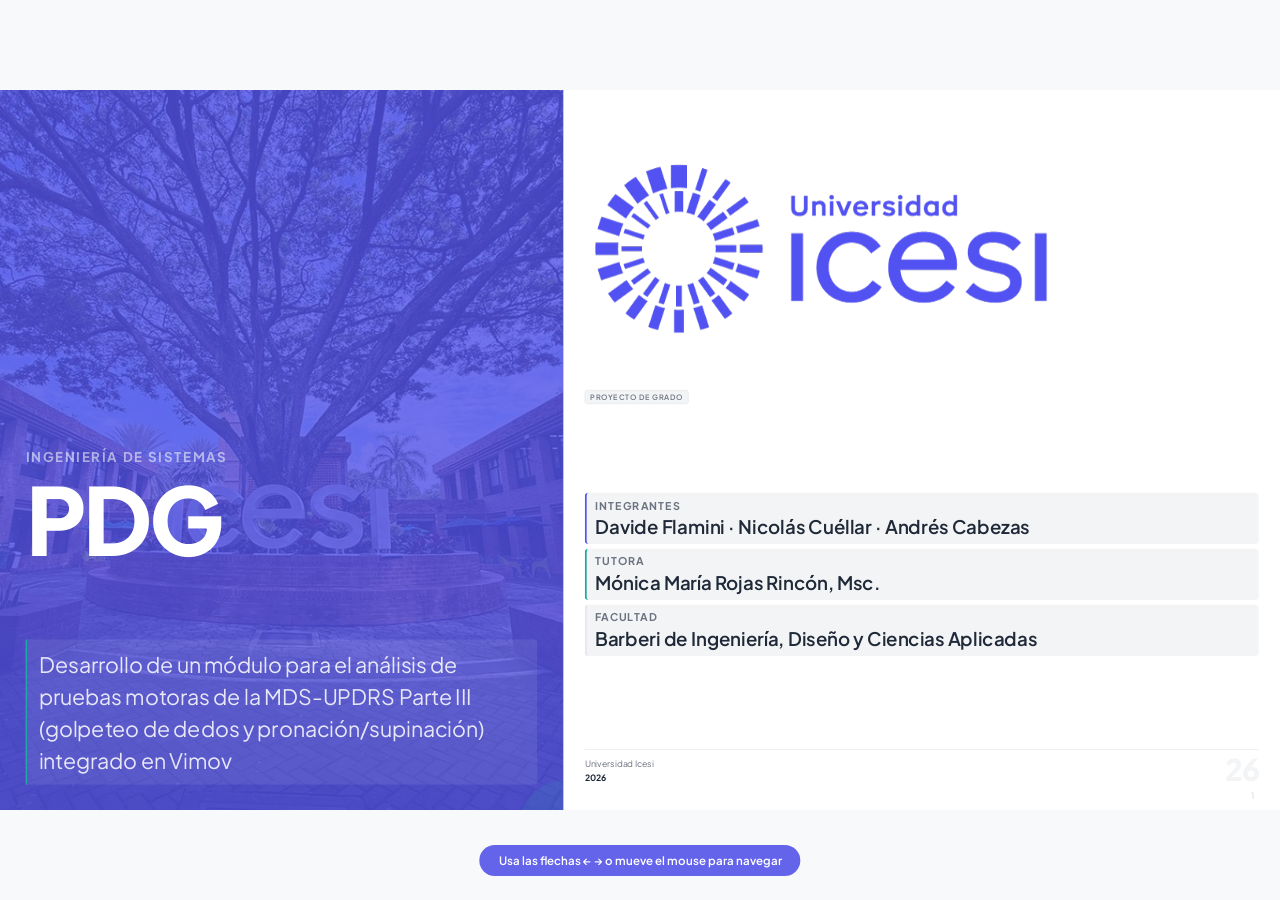
==== commit 7dd31e34: "fix layout" ====
--- a/index.html
+++ b/index.html
@@ -75,49 +75,24 @@
     <img src="./assets/logo-icesi.png" alt="Icesi" class="slide-logo">
     <h2 style="margin-top:1rem;">CONTEXTO</h2>
 
-    <div class="cols" style="margin-top:1rem;">
-
-    <div class="cd">
-        <h3 style="color:#5454e9;">
-            Parkinson
-        </h3>
-
-        <p>
-            <strong>Más de 10 millones</strong> de personas viven con enfermedad de Parkinson en el mundo (Parkinson's Foundation, 2024).
-        </p>
-    </div>
-
-    <div class="cd">
-        <h3 style="color:#5454e9;">
-            Escala MDS-UPDRS
-        </h3>
-
-        <p>
-            Estándar internacional para la evaluación de síntomas motores en Parkinson.
-        </p>
-    </div>
-
-    <div class="cd">
-        <h3 style="color:#5454e9;">
-            Pruebas clave
-        </h3>
-
-        <p>
-            Golpeteo de dedos y movimientos de pronación/supinación para evaluar bradicinesia.
-        </p>
-    </div>
-
-    <div class="cd">
-        <h3 style="color:#5454e9;">
-            Vimov
-        </h3>
-
-        <p>
-            Plataforma desarrollada por el grupo de investigación conjunto FVL–Icesi.
-        </p>
-    </div>
-
-</div>
+    <div style="display:grid;grid-template-columns:1fr 1fr;gap:var(--sp20);margin-top:var(--sp12);">
+        <div class="cd" style="padding:var(--sp24) var(--sp30);">
+            <h3 style="font-size:var(--fs36);margin-bottom:var(--sp8);">Parkinson</h3>
+            <p style="font-size:var(--fs28);"><strong>Más de 10 millones</strong> de personas viven con enfermedad de Parkinson en el mundo (Parkinson's Foundation, 2024).</p>
+        </div>
+        <div class="cd or" style="padding:var(--sp24) var(--sp30);">
+            <h3 style="font-size:var(--fs36);color:var(--orange);margin-bottom:var(--sp8);">Escala MDS-UPDRS</h3>
+            <p style="font-size:var(--fs28);">Estándar internacional para la evaluación de síntomas motores en Parkinson.</p>
+        </div>
+        <div class="cd" style="border-left-color:var(--teal);padding:var(--sp24) var(--sp30);">
+            <h3 style="color:var(--teal);font-size:var(--fs36);margin-bottom:var(--sp8);">Pruebas clave</h3>
+            <p style="font-size:var(--fs28);">Golpeteo de dedos y movimientos de pronación/supinación para evaluar bradicinesia.</p>
+        </div>
+        <div class="cd pu" style="padding:var(--sp24) var(--sp30);">
+            <h3 style="color:var(--purple);font-size:var(--fs36);margin-bottom:var(--sp8);">Vimov</h3>
+            <p style="font-size:var(--fs28);">Plataforma desarrollada por el grupo de investigación conjunto FVL–Icesi.</p>
+        </div>
+    </div>
     <div class="page-number">2</div>
 </div>
 
@@ -126,9 +101,9 @@
     <div class="section-header">Contexto</div>
     <img src="./assets/logo-icesi.png" alt="Icesi" class="slide-logo">
     <h2>FLUJO DE VIMOV</h2>
-    <p class="sub">Flujo de datos e integración de componentes</p>
+    <p class="sub">Integración de componentes</p>
     <div class="img-slide">
-        <img src="./assets/vimov-flow.webp" alt="Arquitectura Vimov">
+        <img src="./assets/vimov-flow.png" alt="Arquitectura Vimov">
     </div>
     <div class="page-number">3</div>
 </div>
@@ -174,10 +149,11 @@
     </div>
 
     <div style="margin-top:1.5rem;flex:1;display:flex;flex-direction:column;">
-        <h3 style="color:var(--blue);margin-bottom:0.8rem;font-size:1.8rem;">Sistema de Coordenadas IMU</h3>
+
         <div class="cols" style="gap:2rem;flex:1;align-items:center;">
             <div style="flex:1;">
-                <p style="font-size:1.35rem;line-height:1.6;">La orientación del sensor define cómo se interpretan los ejes X, Y, Z. La estandarización del sistema de referencia es crítica para que las señales sean comparables entre sesiones y pacientes.</p>
+                <h3 style="color:var(--blue);margin-bottom:0.8rem;font-size:2rem;">Sistema de Coordenadas IMU</h3>
+                <p style="font-size:2rem;line-height:1.6;">La orientación del sensor define cómo se interpretan los ejes X, Y, Z. La estandarización del sistema de referencia es crítica para que las señales sean comparables entre sesiones y pacientes.</p>
                 <p style="font-size:1.1rem;color:var(--text-light);margin-top:1rem;">Fuente: <em>Tomaszewski et al., 2017 · doi:10.1515/rgg-2017-0013</em></p>
             </div>
             <div style="flex:0.8;display:flex;align-items:center;justify-content:center;">
@@ -199,80 +175,82 @@
 </div>
 
 <!-- ===== 9. ESTADO DEL ARTE (tabla) ===== -->
-<div class="slide slide-content">
+<div class="slide slide-content" style="padding:3rem 4rem 2.5rem;display:flex;flex-direction:column;">
     <div class="section-header">Estado del Arte</div>
     <img src="./assets/logo-icesi.png" alt="Icesi" class="slide-logo">
-    <h2>ESTADO DEL ARTE</h2>
-    <p class="sub">Matriz comparativa de soluciones existentes vs. este proyecto</p>
-
-    <table class="st" style="margin-top:var(--sp14);border-collapse:collapse;border:1px solid #d0d0d0;font-size:var(--fs18);"><thead><tr><th style="border:1px solid #d0d0d0;font-size:var(--fs16);">Característica</th><th style="border:1px solid #d0d0d0;font-size:var(--fs16);">Höglund et al. (2021)</th><th style="border:1px solid #d0d0d0;font-size:var(--fs16);">Sánchez-Fernández (2023)</th><th style="border:1px solid #d0d0d0;font-size:var(--fs16);">Dai et al. (2015)</th><th style="border:1px solid #d0d0d0;font-size:var(--fs16);">Choi et al. (2016)</th><th style="border:1px solid #d0d0d0;font-size:var(--fs16);">Yu et al. (2023)</th><th style="border:1px solid #d0d0d0;font-size:var(--fs16);">Bremm et al. (2024)</th><th class="or" style="border:1px solid #d0d0d0;font-size:var(--fs16);">Este Proyecto (Vimov)</th></tr></thead>
+    <h2 style="margin-top:0.5rem;margin-bottom:0.3rem;">ESTADO DEL ARTE</h2>
+    <p class="sub" style="margin-bottom:1rem;">Matriz comparativa de soluciones existentes vs. este proyecto</p>
+
+    <div style="flex:1;overflow-y:auto;display:flex;flex-direction:column;">
+        <table class="st" style="margin-top:0;border-collapse:collapse;border:1px solid #d0d0d0;font-size:1.2rem;flex:1;"><thead><tr><th style="border:1px solid #d0d0d0;font-size:1.6rem;padding:0.8rem 0.6rem;">Característica</th><th style="border:1px solid #d0d0d0;font-size:1.6rem;padding:0.8rem 0.6rem;">Höglund et al. (2021)</th><th style="border:1px solid #d0d0d0;font-size:1.6rem;padding:0.8rem 0.6rem;">Sánchez-Fernández (2023)</th><th style="border:1px solid #d0d0d0;font-size:1.6rem;padding:0.8rem 0.6rem;">Dai et al. (2015)</th><th style="border:1px solid #d0d0d0;font-size:1.6rem;padding:0.8rem 0.6rem;">Choi et al. (2016)</th><th style="border:1px solid #d0d0d0;font-size:1.6rem;padding:0.8rem 0.6rem;">Yu et al. (2023)</th><th style="border:1px solid #d0d0d0;font-size:1.6rem;padding:0.8rem 0.6rem;">Bremm et al. (2024)</th><th class="or" style="border:1px solid #d0d0d0;font-size:1.1rem;padding:0.8rem 0.6rem;">Este Proyecto (Vimov)</th></tr></thead>
         <tbody>
             <tr>
-                <td style="border:1px solid #d0d0d0;"><strong>IMU</strong></td>
-                <td style="border:1px solid #d0d0d0;" class="ck">✓</td>
-                <td style="border:1px solid #d0d0d0;" class="ck">✓</td>
-                <td style="border:1px solid #d0d0d0;" class="ck">✓</td>
-                <td style="border:1px solid #d0d0d0;" class="ck">✓</td>
-                <td style="border:1px solid #d0d0d0;" class="no"></td>
-                <td style="border:1px solid #d0d0d0;" class="ck">✓</td>
-                <td style="border:1px solid #d0d0d0;" class="ck">✓</td>
+                <td style="border:1px solid #d0d0d0;padding:0.8rem 0.6rem;"><strong>IMU</strong></td>
+                <td style="border:1px solid #d0d0d0;padding:0.8rem 0.6rem;font-size:2rem;" class="ck">✓</td>
+                <td style="border:1px solid #d0d0d0;padding:0.8rem 0.6rem;font-size:2rem;" class="ck">✓</td>
+                <td style="border:1px solid #d0d0d0;padding:0.8rem 0.6rem;font-size:2rem;" class="ck">✓</td>
+                <td style="border:1px solid #d0d0d0;padding:0.8rem 0.6rem;font-size:2rem;" class="ck">✓</td>
+                <td style="border:1px solid #d0d0d0;padding:0.8rem 0.6rem;" class="no"></td>
+                <td style="border:1px solid #d0d0d0;padding:0.8rem 0.6rem;font-size:2rem;" class="ck">✓</td>
+                <td style="border:1px solid #d0d0d0;padding:0.8rem 0.6rem;font-size:2rem;" class="ck">✓</td>
             </tr>
             <tr>
-                <td style="border:1px solid #d0d0d0;"><strong>Captura por video</strong></td>
-                <td style="border:1px solid #d0d0d0;" class="no"></td>
-                <td style="border:1px solid #d0d0d0;" class="no"></td>
-                <td style="border:1px solid #d0d0d0;" class="no"></td>
-                <td style="border:1px solid #d0d0d0;" class="no"></td>
-                <td style="border:1px solid #d0d0d0;" class="ck">✓</td>
-                <td style="border:1px solid #d0d0d0;" class="no"></td>
-                <td style="border:1px solid #d0d0d0;" class="no"></td>
+                <td style="border:1px solid #d0d0d0;padding:0.8rem 0.6rem;"><strong>Captura por video</strong></td>
+                <td style="border:1px solid #d0d0d0;padding:0.8rem 0.6rem;" class="no"></td>
+                <td style="border:1px solid #d0d0d0;padding:0.8rem 0.6rem;" class="no"></td>
+                <td style="border:1px solid #d0d0d0;padding:0.8rem 0.6rem;" class="no"></td>
+                <td style="border:1px solid #d0d0d0;padding:0.8rem 0.6rem;" class="no"></td>
+                <td style="border:1px solid #d0d0d0;padding:0.8rem 0.6rem;font-size:2rem;" class="ck">✓</td>
+                <td style="border:1px solid #d0d0d0;padding:0.8rem 0.6rem;" class="no"></td>
+                <td style="border:1px solid #d0d0d0;padding:0.8rem 0.6rem;" class="no"></td>
             </tr>
             <tr>
-                <td style="border:1px solid #d0d0d0;"><strong>Prueba 3.4 (golpeteo)</strong></td>
-                <td style="border:1px solid #d0d0d0;" class="no"></td>
-                <td style="border:1px solid #d0d0d0;" class="no"></td>
-                <td style="border:1px solid #d0d0d0;" class="ck">✓</td>
-                <td style="border:1px solid #d0d0d0;" class="no"></td>
-                <td style="border:1px solid #d0d0d0;" class="ck">✓</td>
-                <td style="border:1px solid #d0d0d0;" class="ck">✓</td>
-                <td style="border:1px solid #d0d0d0;" class="ck">✓</td>
+                <td style="border:1px solid #d0d0d0;padding:0.8rem 0.6rem;"><strong>Prueba 3.4 (golpeteo)</strong></td>
+                <td style="border:1px solid #d0d0d0;padding:0.8rem 0.6rem;" class="no"></td>
+                <td style="border:1px solid #d0d0d0;padding:0.8rem 0.6rem;" class="no"></td>
+                <td style="border:1px solid #d0d0d0;padding:0.8rem 0.6rem;font-size:2rem;" class="ck">✓</td>
+                <td style="border:1px solid #d0d0d0;padding:0.8rem 0.6rem;" class="no"></td>
+                <td style="border:1px solid #d0d0d0;padding:0.8rem 0.6rem;font-size:2rem;" class="ck">✓</td>
+                <td style="border:1px solid #d0d0d0;padding:0.8rem 0.6rem;font-size:2rem;" class="ck">✓</td>
+                <td style="border:1px solid #d0d0d0;padding:0.8rem 0.6rem;font-size:2rem;" class="ck">✓</td>
             </tr>
             <tr>
-                <td style="border:1px solid #d0d0d0;"><strong>Prueba 3.6 (pronación)</strong></td>
-                <td style="border:1px solid #d0d0d0;" class="ck">✓</td>
-                <td style="border:1px solid #d0d0d0;" class="ck">✓</td>
-                <td style="border:1px solid #d0d0d0;" class="no"></td>
-                <td style="border:1px solid #d0d0d0;" class="ck">✓</td>
-                <td style="border:1px solid #d0d0d0;" class="no"></td>
-                <td style="border:1px solid #d0d0d0;" class="ck">✓</td>
-                <td style="border:1px solid #d0d0d0;" class="ck">✓</td>
+                <td style="border:1px solid #d0d0d0;padding:0.8rem 0.6rem;"><strong>Prueba 3.6 (pronación)</strong></td>
+                <td style="border:1px solid #d0d0d0;padding:0.8rem 0.6rem;font-size:2rem;" class="ck">✓</td>
+                <td style="border:1px solid #d0d0d0;padding:0.8rem 0.6rem;font-size:2rem;" class="ck">✓</td>
+                <td style="border:1px solid #d0d0d0;padding:0.8rem 0.6rem;" class="no"></td>
+                <td style="border:1px solid #d0d0d0;padding:0.8rem 0.6rem;font-size:2rem;" class="ck">✓</td>
+                <td style="border:1px solid #d0d0d0;padding:0.8rem 0.6rem;" class="no"></td>
+                <td style="border:1px solid #d0d0d0;padding:0.8rem 0.6rem;font-size:2rem;" class="ck">✓</td>
+                <td style="border:1px solid #d0d0d0;padding:0.8rem 0.6rem;font-size:2rem;" class="ck">✓</td>
             </tr>
             <tr>
-                <td style="border:1px solid #d0d0d0;"><strong>Protocolo estándar</strong></td>
-                <td style="border:1px solid #d0d0d0;" class="no"></td>
-                <td style="border:1px solid #d0d0d0;" class="no">△</td>
-                <td style="border:1px solid #d0d0d0;" class="no"></td>
-                <td style="border:1px solid #d0d0d0;" class="no"></td>
-                <td style="border:1px solid #d0d0d0;" class="no">△</td>
-                <td style="border:1px solid #d0d0d0;" class="ck">✓</td>
-                <td style="border:1px solid #d0d0d0;" class="ck">✓</td>
+                <td style="border:1px solid #d0d0d0;padding:0.8rem 0.6rem;"><strong>Protocolo estándar</strong></td>
+                <td style="border:1px solid #d0d0d0;padding:0.8rem 0.6rem;" class="no"></td>
+                <td style="border:1px solid #d0d0d0;padding:0.8rem 0.6rem;font-size:2rem;" class="no">△</td>
+                <td style="border:1px solid #d0d0d0;padding:0.8rem 0.6rem;" class="no"></td>
+                <td style="border:1px solid #d0d0d0;padding:0.8rem 0.6rem;" class="no"></td>
+                <td style="border:1px solid #d0d0d0;padding:0.8rem 0.6rem;font-size:2rem;" class="no">△</td>
+                <td style="border:1px solid #d0d0d0;padding:0.8rem 0.6rem;font-size:2rem;" class="ck">✓</td>
+                <td style="border:1px solid #d0d0d0;padding:0.8rem 0.6rem;font-size:2rem;" class="ck">✓</td>
             </tr>
             <tr>
-                <td style="border:1px solid #d0d0d0;"><strong>Integración plataforma clínica</strong></td>
-                <td style="border:1px solid #d0d0d0;" class="no"></td>
-                <td style="border:1px solid #d0d0d0;" class="no"></td>
-                <td style="border:1px solid #d0d0d0;" class="no"></td>
-                <td style="border:1px solid #d0d0d0;" class="no"></td>
-                <td style="border:1px solid #d0d0d0;" class="no"></td>
-                <td style="border:1px solid #d0d0d0;" class="no"></td>
-                <td style="border:1px solid #d0d0d0;" class="ck">✓</td>
+                <td style="border:1px solid #d0d0d0;padding:0.8rem 0.6rem;"><strong>Integración plataforma clínica</strong></td>
+                <td style="border:1px solid #d0d0d0;padding:0.8rem 0.6rem;" class="no"></td>
+                <td style="border:1px solid #d0d0d0;padding:0.8rem 0.6rem;" class="no"></td>
+                <td style="border:1px solid #d0d0d0;padding:0.8rem 0.6rem;" class="no"></td>
+                <td style="border:1px solid #d0d0d0;padding:0.8rem 0.6rem;" class="no"></td>
+                <td style="border:1px solid #d0d0d0;padding:0.8rem 0.6rem;" class="no"></td>
+                <td style="border:1px solid #d0d0d0;padding:0.8rem 0.6rem;" class="no"></td>
+                <td style="border:1px solid #d0d0d0;padding:0.8rem 0.6rem;font-size:2rem;" class="ck">✓</td>
             </tr>
         </tbody>
-    </table>
-
-    <div class="hb" style="margin-top:var(--sp16);">
-        <h4>Ventaja diferencial</h4>
-        <p>Vimov integra <strong> una captura usando IMUs con protocolos estandarizados MDS-UPDRS dentro de una plataforma clínica</strong>, facilitando evaluaciones reproducibles y escalables del movimiento.</p>
+        </table>
+    </div>
+
+    <div class="hb" style="margin-top:1.2rem;padding:1.8rem 2rem;">
+        <h4 style="font-size:1.4rem;margin-bottom:0.8rem;">Ventaja diferencial</h4>
+        <p style="font-size:1.3rem;line-height:1.6;">Vimov integra <strong>una captura usando IMUs con protocolos estandarizados MDS-UPDRS dentro de una plataforma clínica</strong>, facilitando evaluaciones reproducibles y escalables del movimiento.</p>
     </div>
     <div class="page-number">7</div>
 </div>
@@ -291,29 +269,29 @@
 <div class="slide slide-content">
     <div class="section-header">Objetivos</div>
     <img src="./assets/logo-icesi.png" alt="Icesi" class="slide-logo">
-    <h2 style="margin-top:1rem;">OBJETIVO GENERAL</h2>
-
-    <div class="hb" style="background:var(--bg-soft); color:var(--text); border-left-color:var(--blue); margin-top:1rem;">
-        <p style="font-size:1.4rem;">Desarrollar un <strong>módulo integrado en el ecosistema Vimov</strong> que permita medir y analizar de forma objetiva las pruebas de <strong>golpeteo de dedos</strong> y <strong>pronación/supinación</strong> de la mano, correspondientes a la Parte III de la escala MDS-UPDRS, con el fin de complementar la evaluación clínica en pacientes con enfermedad de Parkinson.</p>
-    </div>
-
-    <h3 style="color:var(--blue);margin-bottom:1rem;">Objetivos Específicos</h3>
-    <div style="display:grid;grid-template-columns:1fr 1fr;gap:0.8rem;">
-        <div style="display:flex;gap:1rem;align-items:flex-start;background:var(--bg-soft);border-radius:0.8rem;padding:1rem;">
-            <div class="step-num" style="min-width:2.5rem;height:2.5rem;font-size:1.2rem;">1</div>
-            <div><div style="font-size:1.1rem;font-weight:700;color:var(--blue);">Definir protocolo estandarizado de captura</div></div>
-        </div>
-        <div style="display:flex;gap:1rem;align-items:flex-start;background:var(--bg-soft);border-radius:0.8rem;padding:1rem;">
-            <div class="step-num teal" style="min-width:2.5rem;height:2.5rem;font-size:1.2rem;">2</div>
-            <div><div style="font-size:1.1rem;font-weight:700;color:var(--teal);">Establecer correspondencia entre métricas y MDS-UPDRS</div></div>
-        </div>
-        <div style="display:flex;gap:1rem;align-items:flex-start;background:var(--bg-soft);border-radius:0.8rem;padding:1rem;">
-            <div class="step-num" style="min-width:2.5rem;height:2.5rem;font-size:1.2rem;background:var(--green);">3</div>
-            <div><div style="font-size:1.1rem;font-weight:700;color:var(--green);">Desarrollar módulo en Vimov e IMUs para captura y visualización</div></div>
-        </div>
-        <div style="display:flex;gap:1rem;align-items:flex-start;background:var(--bg-soft);border-radius:0.8rem;padding:1rem;">
-            <div class="step-num" style="min-width:2.5rem;height:2.5rem;font-size:1.2rem;background:var(--orange);">4</div>
-            <div><div style="font-size:1.1rem;font-weight:700;color:var(--orange);">Validar en laboratorio (TRL 3)</div></div>
+    <h2 style="margin-top:0.5rem;">OBJETIVO GENERAL</h2>
+
+    <div class="hb" style="background:var(--blue); color:var(--text); border-left-color:var(--blue); margin-top:1.5rem;padding:2rem 2.5rem;">
+        <p style="font-size:1.65rem;line-height:1.6;">Desarrollar un <strong>módulo integrado en el ecosistema Vimov</strong> que permita medir y analizar de forma objetiva las pruebas de <strong>golpeteo de dedos</strong> y <strong>pronación/supinación</strong> de la mano, correspondientes a la Parte III de la escala MDS-UPDRS, con el fin de complementar la evaluación clínica en pacientes con enfermedad de Parkinson.</p>
+    </div>
+
+    <h3 style="color:var(--blue);margin-top:2.5rem;margin-bottom:1.5rem;font-size:3rem;">Objetivos Específicos</h3>
+    <div style="display:grid;grid-template-columns:1fr 1fr;gap:1.5rem;">
+        <div style="display:flex;gap:1.2rem;align-items:flex-start;background:var(--bg-soft);border-radius:1rem;padding:1.8rem 2rem;">
+            <div class="step-num" style="min-width:3.5rem;height:3.5rem;font-size:2rem;display:flex;align-items:center;justify-content:center;">1</div>
+            <div><div style="font-size:2rem;font-weight:700;color:var(--blue);line-height:1.5;">Definir protocolo estandarizado de captura</div></div>
+        </div>
+        <div style="display:flex;gap:1.2rem;align-items:flex-start;background:var(--bg-soft);border-radius:1rem;padding:1.8rem 2rem;">
+            <div class="step-num teal" style="min-width:3.5rem;height:3.5rem;font-size:2rem;display:flex;align-items:center;justify-content:center;">2</div>
+            <div><div style="font-size:2rem;font-weight:700;color:var(--teal);line-height:1.5;">Establecer correspondencia entre métricas y MDS-UPDRS</div></div>
+        </div>
+        <div style="display:flex;gap:1.2rem;align-items:flex-start;background:var(--bg-soft);border-radius:1rem;padding:1.8rem 2rem;">
+            <div class="step-num" style="min-width:3.5rem;height:3.5rem;font-size:2rem;background:var(--green);display:flex;align-items:center;justify-content:center;">3</div>
+            <div><div style="font-size:2rem;font-weight:700;color:var(--green);line-height:1.5;">Desarrollar módulo en Vimov e IMUs para captura y visualización</div></div>
+        </div>
+        <div style="display:flex;gap:1.2rem;align-items:flex-start;background:var(--bg-soft);border-radius:1rem;padding:1.8rem 2rem;">
+            <div class="step-num" style="min-width:3.5rem;height:3.5rem;font-size:2rem;background:var(--orange);display:flex;align-items:center;justify-content:center;">4</div>
+            <div><div style="font-size:2rem;font-weight:700;color:var(--orange);line-height:1.5;">Validar en laboratorio (TRL 3)</div></div>
         </div>
     </div>
     <div class="page-number">9</div>
@@ -323,25 +301,25 @@
 <div class="slide slide-content">
     <div class="section-header">Objetivos</div>
     <img src="./assets/logo-icesi.png" alt="Icesi" class="slide-logo">
-    <h2 style="margin-top:1rem;">HIPÓTESIS DE INVESTIGACIÓN</h2>
-
-    <div class="hb" style="background:var(--bg-soft); color:var(--text); border-left-color:var(--blue); margin-top:1rem;">
-        <p style="font-size:1.4rem;">Las características cinemáticas obtenidas mediante una <strong>unidad de medición inercial (IMU)</strong> ubicada en la muñeca permiten <strong>diferenciar de manera significativa</strong> los niveles de severidad motora establecidos por la escala MDS-UPDRS en las pruebas de golpeteo de dedos y pronación/supinación.</p>
-    </div>
-
-    <h3 style="color:var(--blue);margin-bottom:1rem;">Condiciones esperadas</h3>
-    <div style="display:grid;grid-template-columns:1fr 1fr 1fr;gap:1rem;">
-        <div class="cd">
-            <div style="font-size:1.1rem;font-weight:700;color:var(--blue);margin-bottom:0.5rem;text-transform:uppercase;">Diferencias significativas</div>
-            <p style="font-size:1rem;">Las métricas extraídas presentan diferencias estadísticamente significativas entre los grupos evaluados.</p>
-        </div>
-        <div class="cd teal" style="border-left-color:var(--teal);">
-            <div style="font-size:1.1rem;font-weight:700;color:var(--teal);margin-bottom:0.5rem;text-transform:uppercase;">Discriminación de severidad</div>
-            <p style="font-size:1rem;">Las métricas permiten discriminar los distintos niveles de severidad mediante técnicas de clasificación.</p>
-        </div>
-        <div class="cd green" style="border-left-color:var(--green);">
-            <div style="font-size:1.1rem;font-weight:700;color:var(--green);margin-bottom:0.5rem;text-transform:uppercase;">Viabilidad TRL 3</div>
-            <p style="font-size:1rem;">Los resultados proveen evidencia de viabilidad tecnológica del sistema en entorno controlado de laboratorio.</p>
+    <h2 style="margin-top:0.5rem;">HIPÓTESIS DE INVESTIGACIÓN</h2>
+
+    <div class="hb" style="background:var(--blue); color:var(--text); border-left-color:var(--blue); margin-top:1.5rem;padding:2rem 2.5rem;">
+        <p style="font-size:1.65rem;line-height:1.6;">Las características cinemáticas obtenidas mediante una <strong>unidad de medición inercial (IMU)</strong> ubicada en la muñeca permiten <strong>diferenciar de manera significativa</strong> los niveles de severidad motora establecidos por la escala MDS-UPDRS en las pruebas de golpeteo de dedos y pronación/supinación.</p>
+    </div>
+
+    <h3 style="color:var(--blue);margin-top:2.5rem;margin-bottom:1.5rem;font-size:2.5rem;">Condiciones esperadas</h3>
+    <div style="display:grid;grid-template-columns:1fr 1fr 1fr;gap:1.5rem;">
+        <div class="cd" style="padding:2rem 2.2rem;">
+            <div style="font-size:1.6rem;font-weight:700;color:var(--blue);margin-bottom:0.8rem;text-transform:uppercase;line-height:1.3;">Diferencias significativas</div>
+            <p style="font-size:1.5rem;line-height:1.5;color:var(--text);">Las métricas extraídas presentan diferencias estadísticamente significativas entre los grupos evaluados.</p>
+        </div>
+        <div class="cd" style="border-left-color:var(--teal);padding:2rem 2.2rem;">
+            <div style="font-size:1.6rem;font-weight:700;color:var(--teal);margin-bottom:0.8rem;text-transform:uppercase;line-height:1.3;">Discriminación de severidad</div>
+            <p style="font-size:1.5rem;line-height:1.5;color:var(--text);">Las métricas permiten discriminar los distintos niveles de severidad mediante técnicas de clasificación.</p>
+        </div>
+        <div class="cd" style="border-left-color:var(--green);padding:2rem 2.2rem;">
+            <div style="font-size:1.6rem;font-weight:700;color:var(--green);margin-bottom:0.8rem;text-transform:uppercase;line-height:1.3;">Viabilidad TRL 3</div>
+            <p style="font-size:1.5rem;line-height:1.5;color:var(--text);">Los resultados proveen evidencia de viabilidad tecnológica del sistema en entorno controlado de laboratorio.</p>
         </div>
     </div>
     <div class="page-number">10</div>
@@ -359,27 +337,29 @@
 </div>
 
 <!-- ===== 13. LITERATURA Y DISEÑO EXPERIMENTAL ===== -->
-<div class="slide slide-content" style="padding:var(--sp40) var(--sp60) var(--sp48);">
+<div class="slide slide-content" style="padding:3rem 4rem 2.5rem;display:flex;flex-direction:column;">
     <div class="section-header">Protocolo</div>
     <img src="./assets/logo-icesi.png" alt="Icesi" class="slide-logo">
-    <h2>DISEÑO EXPERIMENTAL</h2>
-    <p class="sub">Parámetros estandarizados sustentados en literatura científica</p>
-
-    <h3 style="margin-top:var(--sp20);margin-bottom:var(--sp14);font-size:var(--fs32);color:var(--blue);">Base de literatura</h3>
-    <table class="st" style="margin-top:var(--sp12);font-size:var(--fs24);">
-        <thead>
-            <tr><th style="padding:var(--sp14) var(--sp16);font-size:var(--fs20);">Componente</th><th style="padding:var(--sp14) var(--sp16);font-size:var(--fs20);">Autor / Año</th><th style="padding:var(--sp14) var(--sp16);font-size:var(--fs20);">Aporte principal</th></tr>
-        </thead>
-        <tbody>
-            <tr><td style="padding:var(--sp12) var(--sp16);">Postura</td><td style="padding:var(--sp12) var(--sp16);">Kremer et al., 2023</td><td style="padding:var(--sp12) var(--sp16);">Distintas posturas en MDS-UPDRS</td></tr>
-            <tr><td style="padding:var(--sp12) var(--sp16);">Postura</td><td style="padding:var(--sp12) var(--sp16);">Houdijk et al., 2015</td><td style="padding:var(--sp12) var(--sp16);">Ajustes posturales naturales generan variabilidad en movimiento</td></tr>
-            <tr><td style="padding:var(--sp12) var(--sp16);">Postura</td><td style="padding:var(--sp12) var(--sp16);">Stins et al., 2015</td><td style="padding:var(--sp12) var(--sp16);">Bipedestación introduce oscilaciones</td></tr>
-            <tr><td style="padding:var(--sp12) var(--sp16);">Ubicación de IMU</td><td style="padding:var(--sp12) var(--sp16);">di Biase et al., 2018</td><td style="padding:var(--sp12) var(--sp16);">IMU en muñeca ofrece menor ruido</td></tr>
-            <tr><td style="padding:var(--sp12) var(--sp16);">Ubicación de IMU</td><td style="padding:var(--sp12) var(--sp16);">Höglund et al., 2021</td><td style="padding:var(--sp12) var(--sp16);">Zona distal del antebrazo mayor estabilidad</td></tr>
-            <tr><td style="padding:var(--sp12) var(--sp16);">Tipo de Movimiento</td><td style="padding:var(--sp12) var(--sp16);">Goetz et al., 2008 (MDS-UPDRS)</td><td style="padding:var(--sp12) var(--sp16);">Define ejecución y criterios clínicos de las pruebas</td></tr>
-            <tr><td style="padding:var(--sp12) var(--sp16);">Sistema de referencia</td><td style="padding:var(--sp12) var(--sp16);">Tomaszewski et al., 2017</td><td style="padding:var(--sp12) var(--sp16);">La orientación del sensor</td></tr>
-        </tbody>
-    </table>
+    <h2 style="margin-top:0.5rem;margin-bottom:0.3rem;">DISEÑO EXPERIMENTAL</h2>
+    <p class="sub" style="margin-bottom:1rem;">Parámetros estandarizados sustentados en literatura científica</p>
+
+    <h3 style="margin-top:0.8rem;margin-bottom:1rem;font-size:2rem;color:var(--blue);">Base de literatura</h3>
+    <div style="flex:1;overflow-y:auto;display:flex;flex-direction:column;">
+        <table class="st" style="margin-top:0;font-size:1.4rem;flex:1;">
+            <thead>
+                <tr><th style="padding:1.1rem 1.2rem;font-size:1.3rem;">Componente</th><th style="padding:1.1rem 1.2rem;font-size:1.3rem;">Autor / Año</th><th style="padding:1.1rem 1.2rem;font-size:1.3rem;">Aporte principal</th></tr>
+            </thead>
+            <tbody>
+                <tr><td style="padding:1rem 1.2rem;font-size: 1.3rem;">Postura</td><td style="padding:1rem 1.2rem;font-size: 1.3rem;">Kremer et al., 2023</td><td style="padding:1rem 1.2rem;font-size: 1.3rem;">Distintas posturas en MDS-UPDRS</td></tr>
+                <tr><td style="padding:1rem 1.2rem;font-size: 1.3rem;">Postura</td><td style="padding:1rem 1.2rem;font-size: 1.3rem;">Houdijk et al., 2015</td><td style="padding:1rem 1.2rem;font-size: 1.3rem;">Ajustes posturales naturales generan variabilidad en movimiento</td></tr>
+                <tr><td style="padding:1rem 1.2rem;font-size: 1.3rem;">Postura</td><td style="padding:1rem 1.2rem;font-size: 1.3rem;">Stins et al., 2015</td><td style="padding:1rem 1.2rem;font-size: 1.3rem;">Bipedestación introduce oscilaciones</td></tr>
+                <tr><td style="padding:1rem 1.2rem;font-size: 1.3rem;">Ubicación de IMU</td><td style="padding:1rem 1.2rem;font-size: 1.3rem;">di Biase et al., 2018</td><td style="padding:1rem 1.2rem;font-size: 1.3rem;">IMU en muñeca ofrece menor ruido</td></tr>
+                <tr><td style="padding:1rem 1.2rem;font-size: 1.3rem;">Ubicación de IMU</td><td style="padding:1rem 1.2rem;font-size: 1.3rem;">Höglund et al., 2021</td><td style="padding:1rem 1.2rem;font-size: 1.3rem;">Zona distal del antebrazo mayor estabilidad</td></tr>
+                <tr><td style="padding:1rem 1.2rem;font-size: 1.3rem;">Tipo de Movimiento</td><td style="padding:1rem 1.2rem;font-size: 1.3rem;">Goetz et al., 2008 (MDS-UPDRS)</td><td style="padding:1rem 1.2rem;font-size: 1.3rem;">Define ejecución y criterios clínicos de las pruebas</td></tr>
+                <tr><td style="padding:1rem 1.2rem;font-size: 1.3rem;">Sistema de referencia</td><td style="padding:1rem 1.2rem;font-size: 1.3rem;">Tomaszewski et al., 2017</td><td style="padding:1rem 1.2rem;font-size: 1.3rem;">La orientación del sensor</td></tr>
+            </tbody>
+        </table>
+    </div>
     <div class="page-number">12</div>
 </div>
 
@@ -515,44 +495,38 @@
 </div>
 
 <!-- ===== 18. PIPELINE ===== -->
-<div class="slide slide-content">
-    <div class="section-header">Métricas</div>
-    <img src="./assets/logo-icesi.png" alt="Icesi" class="slide-logo">
-    <h2>PIPELINE DE PROCESAMIENTO</h2>
-    <p class="sub">Etapas de limpieza, segmentación y extracción de métricas cinemáticas</p>
-
-    <div style="display:grid;grid-template-columns:1fr 1fr;gap:var(--sp32);margin-top:var(--sp24);">
-        <div>
-            <h3 style="font-size:var(--fs32);font-weight:700;color:var(--blue);margin-bottom:var(--sp16);">Etapa 1 — Limpieza y acondicionamiento</h3>
-            <div style="display:flex;flex-direction:column;gap:var(--sp14);">
-                <div style="display:flex;gap:var(--sp14);font-size:var(--fs28);line-height:1.7;color:var(--text);padding:var(--sp16) var(--sp20);background:var(--bg-soft);border-radius:var(--sp8);border-left:4px solid var(--blue);">
-                    <strong style="color:var(--blue);flex-shrink:0;font-size:var(--fs24);">①</strong> 
-                    <span>Eliminación de duplicados temporales antes del remuestreo para evitar inconsistencias en el vector de tiempo.</span>
-                </div>
-                <div style="display:flex;gap:var(--sp14);font-size:var(--fs28);line-height:1.7;color:var(--text);padding:var(--sp16) var(--sp20);background:var(--bg-soft);border-radius:var(--sp8);border-left:4px solid var(--blue);">
-                    <strong style="color:var(--blue);flex-shrink:0;font-size:var(--fs24);">②</strong> 
-                    <span>Filtrado de ruido y componentes no asociados al movimiento voluntario del paciente.</span>
-                </div>
-                <div style="display:flex;gap:var(--sp14);font-size:var(--fs28);line-height:1.7;color:var(--text);padding:var(--sp16) var(--sp20);background:var(--bg-soft);border-radius:var(--sp8);border-left:4px solid var(--blue);">
-                    <strong style="color:var(--blue);flex-shrink:0;font-size:var(--fs24);">③</strong> 
-                    <span>Identificación automática del eje de movimiento predominante a partir de acelerómetro y giroscopio.</span>
-                </div>
-            </div>
-        </div>
-        <div>
-            <h3 style="font-size:var(--fs32);font-weight:700;color:var(--teal);margin-bottom:var(--sp16);">Etapa 2 — Segmentación y extracción</h3>
-            <div style="display:flex;flex-direction:column;gap:var(--sp14);">
-                <div style="display:flex;gap:var(--sp14);font-size:var(--fs28);line-height:1.7;color:var(--text);padding:var(--sp16) var(--sp20);background:var(--bg-soft);border-radius:var(--sp8);border-left:4px solid var(--teal);">
-                    <strong style="color:var(--teal);flex-shrink:0;font-size:var(--fs24);">④</strong> 
-                    <span>Detección automática de movimientos sobre la señal filtrada del giroscopio.</span>
-                </div>
-                <div style="display:flex;gap:var(--sp14);font-size:var(--fs28);line-height:1.7;color:var(--text);padding:var(--sp16) var(--sp20);background:var(--bg-soft);border-radius:var(--sp8);border-left:4px solid var(--teal);">
-                    <strong style="color:var(--teal);flex-shrink:0;font-size:var(--fs24);">⑤</strong> 
-                    <span>Validación y selección de ciclos completos; eliminación de ciclos incompletos o inestables.</span>
-                </div>
-                <div style="display:flex;gap:var(--sp14);font-size:var(--fs28);line-height:1.7;color:var(--text);padding:var(--sp16) var(--sp20);background:var(--bg-soft);border-radius:var(--sp8);border-left:4px solid var(--teal);">
-                    <strong style="color:var(--teal);flex-shrink:0;font-size:var(--fs24);">⑥</strong> 
-                    <span>Cálculo de <strong>19 métricas</strong> (Pronación) y <strong>22 métricas</strong> (Golpeteo de dedos).</span>
+<div class="slide slide-content" style="padding: 1rem 3rem; display: flex; flex-direction: column; overflow: hidden; height: 100%;">
+    <div class="section-header" style="position: static; margin-bottom: 0.5rem;">Métricas</div>
+    <img src="./assets/logo-icesi.png" alt="Icesi" class="slide-logo">
+    <h2 style="flex-shrink: 0; font-size: 3.5rem; margin: 0 0 0.5rem 0;">PIPELINE DE PROCESAMIENTO</h2>
+    <p class="sub" style="flex-shrink: 0; font-size: 2rem; margin-bottom: 1rem;">Etapas de limpieza, segmentación y extracción de métricas cinemáticas</p>
+
+    <div style="display:grid;grid-template-columns:1fr 1fr;gap:1.5rem; flex: 1; overflow: hidden; min-height: 0;">
+        <div style="display: flex; flex-direction: column; overflow: hidden;">
+            <h3 style="font-size:2.2rem;font-weight:700;color:var(--blue);margin-bottom:0.8rem; flex-shrink: 0;">Etapa 1 — Limpieza y acondicionamiento</h3>
+            <div style="display:flex;flex-direction:column;gap:0.6rem; overflow-y: auto; flex: 1;">
+                <div style="font-size:1.6rem;line-height:1.4;color:var(--text);padding:0.8rem 1rem;background:var(--bg-soft);border-radius:0.5rem;border-left:4px solid var(--blue);">
+                    <strong style="color:var(--blue);">①</strong> Eliminación de duplicados temporales antes del remuestreo para evitar inconsistencias en el vector de tiempo.
+                </div>
+                <div style="font-size:1.6rem;line-height:1.4;color:var(--text);padding:0.8rem 1rem;background:var(--bg-soft);border-radius:0.5rem;border-left:4px solid var(--blue);">
+                    <strong style="color:var(--blue);">②</strong> Filtrado de ruido y componentes no asociados al movimiento voluntario del paciente.
+                </div>
+                <div style="font-size:1.6rem;line-height:1.4;color:var(--text);padding:0.8rem 1rem;background:var(--bg-soft);border-radius:0.5rem;border-left:4px solid var(--blue);">
+                    <strong style="color:var(--blue);">③</strong> Identificación automática del eje de movimiento predominante a partir de acelerómetro y giroscopio.
+                </div>
+            </div>
+        </div>
+        <div style="display: flex; flex-direction: column; overflow: hidden;">
+            <h3 style="font-size:2.2rem;font-weight:700;color:var(--teal);margin-bottom:0.8rem; flex-shrink: 0;">Etapa 2 — Segmentación y extracción</h3>
+            <div style="display:flex;flex-direction:column;gap:0.6rem; overflow-y: auto; flex: 1;">
+                <div style="font-size:1.6rem;line-height:1.4;color:var(--text);padding:0.8rem 1rem;background:var(--bg-soft);border-radius:0.5rem;border-left:4px solid var(--teal);">
+                    <strong style="color:var(--teal);">④</strong> Detección automática de movimientos sobre la señal filtrada del giroscopio.
+                </div>
+                <div style="font-size:1.6rem;line-height:1.4;color:var(--text);padding:0.8rem 1rem;background:var(--bg-soft);border-radius:0.5rem;border-left:4px solid var(--teal);">
+                    <strong style="color:var(--teal);">⑤</strong> Validación y selección de ciclos completos; eliminación de ciclos incompletos o inestables.
+                </div>
+                <div style="font-size:1.6rem;line-height:1.4;color:var(--text);padding:0.8rem 1rem;background:var(--bg-soft);border-radius:0.5rem;border-left:4px solid var(--teal);">
+                    <strong style="color:var(--teal);">⑥</strong> Cálculo de 16 métricas (Pronación) y 20 métricas (Golpeteo de dedos).
                 </div>
             </div>
         </div>
@@ -675,87 +649,69 @@
         </div>
     </div>
 
-    <!-- Dimensiones evaluadas -->
-    <div style="display:grid;grid-template-columns:repeat(4,1fr);gap:var(--sp14);margin-top:var(--sp20);">
-        <div style="background:var(--bg-soft);padding:var(--sp14) var(--sp18);border-radius:var(--sp8);border-top:4px solid var(--blue);text-align:center;">
-            <div style="font-size:var(--fs28);margin-bottom:var(--sp4);">⚡</div>
-            <div style="font-size:var(--fs20);font-weight:700;color:var(--blue);">Velocidad</div>
-            <p style="font-size:var(--fs18);color:var(--text-light);margin:4px 0 0;">Lentitud progresiva</p>
-        </div>
-        <div style="background:var(--bg-soft);padding:var(--sp14) var(--sp18);border-radius:var(--sp8);border-top:4px solid var(--orange);text-align:center;">
-            <div style="font-size:var(--fs28);margin-bottom:var(--sp4);">📐</div>
-            <div style="font-size:var(--fs20);font-weight:700;color:var(--orange);">Amplitud</div>
-            <p style="font-size:var(--fs18);color:var(--text-light);margin:4px 0 0;">Decremento de rango</p>
-        </div>
-        <div style="background:var(--bg-soft);padding:var(--sp14) var(--sp18);border-radius:var(--sp8);border-top:4px solid var(--teal);text-align:center;">
-            <div style="font-size:var(--fs28);margin-bottom:var(--sp4);">⏸</div>
-            <div style="font-size:var(--fs20);font-weight:700;color:var(--teal);">Hesitaciones</div>
-            <p style="font-size:var(--fs18);color:var(--text-light);margin:4px 0 0;">Pausas e interrupciones</p>
-        </div>
-        <div style="background:var(--bg-soft);padding:var(--sp14) var(--sp18);border-radius:var(--sp8);border-top:4px solid var(--purple,#7c3aed);text-align:center;">
-            <div style="font-size:var(--fs28);margin-bottom:var(--sp4);">🔄</div>
-            <div style="font-size:var(--fs20);font-weight:700;color:#7c3aed;">Ritmo</div>
-            <p style="font-size:var(--fs18);color:var(--text-light);margin:4px 0 0;">Regularidad del movimiento</p>
-        </div>
-    </div>
+ 
 
     <div class="page-number">19</div>
 </div>
 
 <!-- ===== 20. BASELINE ===== -->
-<div class="slide slide-content">
+<div class="slide slide-content" style="display:flex;flex-direction:column;padding:3rem 4rem 2.5rem;">
     <div class="section-header">Métricas</div>
     <img src="./assets/logo-icesi.png" alt="Icesi" class="slide-logo">
-    <h2>BASELINE — POBLACIÓN SANA</h2>
-    <p class="sub" style="margin-bottom:var(--sp16);">Definición de rangos normativos para detección de desviaciones en Parkinson</p>
+    <h2 style="margin-top:0.5rem;margin-bottom:0.3rem;">BASELINE — POBLACIÓN SANA</h2>
+    <p class="sub" style="margin-bottom:1rem;">Definición de rangos normativos para detección de desviaciones en Parkinson</p>
 
     <!-- Grid 2x2 mejorado -->
-    <div style="display:grid;grid-template-columns:repeat(2,1fr);gap:var(--sp20);margin-bottom:var(--sp24);">
-        <div style="background:var(--bg-soft);padding:var(--sp24) var(--sp30);border-radius:var(--sp12);border-left:6px solid var(--blue);">
-            <h3 style="font-size:var(--fs24);color:var(--blue);margin-bottom:var(--sp8);font-weight:700;">Población</h3>
-            <p style="font-size:var(--fs28);line-height:1.6;margin:0;"><strong>23 participantes sanos</strong> (20–55 años) sin diagnóstico neurológico</p>
-        </div>
-        <div style="background:var(--bg-soft);padding:var(--sp24) var(--sp30);border-radius:var(--sp12);border-left:6px solid var(--orange);">
-            <h3 style="font-size:var(--fs24);color:var(--orange);margin-bottom:var(--sp8);font-weight:700;">Protocolo</h3>
-            <p style="font-size:var(--fs28);line-height:1.6;margin:0;"><strong>15 sujetos × 6 muestras</strong> + <strong>8 × 4</strong> = ~122 pruebas/mano</p>
-        </div>
-        <div style="background:var(--bg-soft);padding:var(--sp24) var(--sp30);border-radius:var(--sp12);border-left:6px solid var(--green);">
-            <h3 style="font-size:var(--fs24);color:var(--green);margin-bottom:var(--sp8);font-weight:700;">Extracción de datos</h3>
-            <p style="font-size:var(--fs28);line-height:1.6;margin:0;"><strong>Segmentación por ciclos</strong> + análisis por percentiles</p>
-        </div>
-        <div style="background:var(--bg-soft);padding:var(--sp24) var(--sp30);border-radius:var(--sp12);border-left:6px solid var(--purple);">
-            <h3 style="font-size:var(--fs24);color:var(--purple);margin-bottom:var(--sp8);font-weight:700;">Objetivo</h3>
-            <p style="font-size:var(--fs28);line-height:1.6;margin:0;"><strong>Rangos normativos (P5-P95)</strong> para detectar desviaciones</p>
-        </div>
-    </div>
-
-    <!-- Tablas en 2 columnas -->
-    <div style="display:grid;grid-template-columns:1fr 1fr;gap:var(--sp32);">
-        <div>
-            <h3 style="font-size:var(--fs28);font-weight:700;color:var(--blue);margin-bottom:var(--sp12);">Pronación — Top métricas</h3>
-            <table class="st" style="font-size:var(--fs24);">
-                <thead><tr><th>Métrica</th><th>Media</th><th>CV</th><th>Rel.</th></tr></thead>
-                <tbody>
-                    <tr><td>Vel. Pico (°/s)</td><td>484.3</td><td>25.4%</td><td style="color:var(--orange);font-weight:600;">Alta</td></tr>
-                    <tr><td>Amplitud (°)</td><td>968.5</td><td>25.4%</td><td style="color:var(--orange);font-weight:600;">Alta</td></tr>
-                    <tr><td>Regularidad (%)</td><td>84.5</td><td>5.2%</td><td style="color:var(--orange);font-weight:600;">Alta</td></tr>
-                    <tr><td>Jerk RMS (°/s²)</td><td>3598.9</td><td>38.2%</td><td style="color:var(--teal);font-weight:600;">M-A</td></tr>
-                    <tr><td>Frecuencia (Hz)</td><td>1.291</td><td>11.6%</td><td style="color:var(--teal);font-weight:600;">M-A</td></tr>
-                </tbody>
-            </table>
-        </div>
-        <div>
-            <h3 style="font-size:var(--fs28);font-weight:700;color:var(--teal);margin-bottom:var(--sp12);">Golpeteo — Top métricas</h3>
-            <table class="st" style="font-size:var(--fs24);">
-                <thead><tr><th>Métrica</th><th>Media</th><th>CV</th><th>Rel.</th></tr></thead>
-                <tbody>
-                    <tr><td>Cadencia (Hz)</td><td>1.694</td><td>28.6%</td><td style="color:var(--orange);font-weight:600;">Alta</td></tr>
-                    <tr><td>ITI Media (s)</td><td>0.650</td><td>35.8%</td><td style="color:var(--orange);font-weight:600;">Alta</td></tr>
-                    <tr><td>Amplitud (°)</td><td>1.982</td><td>58.8%</td><td style="color:var(--orange);font-weight:600;">Alta</td></tr>
-                    <tr><td>Regularidad (%)</td><td>61.4</td><td>21.4%</td><td style="color:var(--orange);font-weight:600;">Alta</td></tr>
-                    <tr><td>Jerk RMS (°/s²)</td><td>10.29</td><td>48.8%</td><td style="color:var(--teal);font-weight:600;">M-A</td></tr>
-                </tbody>
-            </table>
+    <div style="display:grid;grid-template-columns:repeat(2,1fr);gap:1.5rem;margin-bottom:1.5rem;">
+        <div style="background:var(--bg-soft);padding:1.8rem 2rem;border-radius:1rem;border-left:6px solid var(--blue);">
+            <h3 style="font-size:1.35rem;color:var(--blue);margin-bottom:0.6rem;font-weight:700;">Población</h3>
+            <p style="font-size:1.4rem;line-height:1.6;margin:0;"><strong>23 participantes sanos</strong> (20–55 años) sin diagnóstico neurológico</p>
+        </div>
+        <div style="background:var(--bg-soft);padding:1.8rem 2rem;border-radius:1rem;border-left:6px solid var(--orange);">
+            <h3 style="font-size:1.35rem;color:var(--orange);margin-bottom:0.6rem;font-weight:700;">Protocolo</h3>
+            <p style="font-size:1.4rem;line-height:1.6;margin:0;"><strong>15 sujetos × 6 muestras</strong> + <strong>8 × 4</strong> = ~122 pruebas/mano</p>
+        </div>
+        <div style="background:var(--bg-soft);padding:1.8rem 2rem;border-radius:1rem;border-left:6px solid var(--green);">
+            <h3 style="font-size:1.35rem;color:var(--green);margin-bottom:0.6rem;font-weight:700;">Extracción de datos</h3>
+            <p style="font-size:1.4rem;line-height:1.6;margin:0;"><strong>Segmentación por ciclos</strong> + análisis por percentiles</p>
+        </div>
+        <div style="background:var(--bg-soft);padding:1.8rem 2rem;border-radius:1rem;border-left:6px solid var(--purple);">
+            <h3 style="font-size:1.35rem;color:var(--purple);margin-bottom:0.6rem;font-weight:700;">Objetivo</h3>
+            <p style="font-size:1.4rem;line-height:1.6;margin:0;"><strong>Rangos normativos (P5-P95)</strong> para detectar desviaciones</p>
+        </div>
+    </div>
+
+    <!-- Tablas en 2 columnas con tamaño aumentado -->
+    <div style="display:grid;grid-template-columns:1fr 1fr;gap:2rem;flex:1;">
+        <div style="display:flex;flex-direction:column;min-height:0;">
+            <h3 style="font-size:1.6rem;font-weight:700;color:var(--blue);margin-bottom:1rem;">Pronación — Top métricas</h3>
+            <div style="flex:1;overflow-y:auto;">
+                <table class="st" style="font-size:1.6rem;width:100%;">
+                    <thead><tr><th style="padding:1.4rem 1.4rem;font-size:1.6rem;">Métrica</th><th style="padding:1.4rem 1.4rem;font-size:1.6rem;">Media</th><th style="padding:1.4rem 1.4rem;font-size:1.6rem;">CV</th><th style="padding:1.4rem 1.4rem;font-size:1.6rem;">Rel.</th></tr></thead>
+                    <tbody>
+                        <tr><td style="padding:1.3rem 1.4rem;font-size:1.5rem;">Vel. Pico (°/s)</td><td style="padding:1.3rem 1.4rem;font-size:1.5rem;">484.3</td><td style="padding:1.3rem 1.4rem;font-size:1.5rem;">25.4%</td><td style="padding:1.3rem 1.4rem;font-size:1.5rem;color:var(--orange);font-weight:600;">Alta</td></tr>
+                        <tr><td style="padding:1.3rem 1.4rem;font-size:1.5rem;">Amplitud (°)</td><td style="padding:1.3rem 1.4rem;font-size:1.5rem;">968.5</td><td style="padding:1.3rem 1.4rem;font-size:1.5rem;">25.4%</td><td style="padding:1.3rem 1.4rem;font-size:1.5rem;color:var(--orange);font-weight:600;">Alta</td></tr>
+                        <tr><td style="padding:1.3rem 1.4rem;font-size:1.5rem;">Regularidad (%)</td><td style="padding:1.3rem 1.4rem;font-size:1.5rem;">84.5</td><td style="padding:1.3rem 1.4rem;font-size:1.5rem;">5.2%</td><td style="padding:1.3rem 1.4rem;font-size:1.5rem;color:var(--orange);font-weight:600;">Alta</td></tr>
+                        <tr><td style="padding:1.3rem 1.4rem;font-size:1.5rem;">Jerk RMS (°/s²)</td><td style="padding:1.3rem 1.4rem;font-size:1.5rem;">3598.9</td><td style="padding:1.3rem 1.4rem;font-size:1.5rem;">38.2%</td><td style="padding:1.3rem 1.4rem;font-size:1.5rem;color:var(--teal);font-weight:600;">M-A</td></tr>
+                        <tr><td style="padding:1.3rem 1.4rem;font-size:1.5rem;">Frecuencia (Hz)</td><td style="padding:1.3rem 1.4rem;font-size:1.5rem;">1.291</td><td style="padding:1.3rem 1.4rem;font-size:1.5rem;">11.6%</td><td style="padding:1.3rem 1.4rem;font-size:1.5rem;color:var(--teal);font-weight:600;">M-A</td></tr>
+                    </tbody>
+                </table>
+            </div>
+        </div>
+        <div style="display:flex;flex-direction:column;min-height:0;">
+            <h3 style="font-size:1.6rem;font-weight:700;color:var(--teal);margin-bottom:1rem;">Golpeteo — Top métricas</h3>
+            <div style="flex:1;overflow-y:auto;">
+                <table class="st" style="font-size:1.6rem;width:100%;">
+                    <thead><tr><th style="padding:1.4rem 1.4rem;font-size:1.6rem;">Métrica</th><th style="padding:1.4rem 1.4rem;font-size:1.6rem;">Media</th><th style="padding:1.4rem 1.4rem;font-size:1.6rem;">CV</th><th style="padding:1.4rem 1.4rem;font-size:1.6rem;">Rel.</th></tr></thead>
+                    <tbody>
+                        <tr><td style="padding:1.3rem 1.4rem;font-size:1.5rem;">Cadencia (Hz)</td><td style="padding:1.3rem 1.4rem;font-size:1.5rem;">1.694</td><td style="padding:1.3rem 1.4rem;font-size:1.5rem;">28.6%</td><td style="padding:1.3rem 1.4rem;font-size:1.5rem;color:var(--orange);font-weight:600;">Alta</td></tr>
+                        <tr><td style="padding:1.3rem 1.4rem;font-size:1.5rem;">ITI Media (s)</td><td style="padding:1.3rem 1.4rem;font-size:1.5rem;">0.650</td><td style="padding:1.3rem 1.4rem;font-size:1.5rem;">35.8%</td><td style="padding:1.3rem 1.4rem;font-size:1.5rem;color:var(--orange);font-weight:600;">Alta</td></tr>
+                        <tr><td style="padding:1.3rem 1.4rem;font-size:1.5rem;">Amplitud (°)</td><td style="padding:1.3rem 1.4rem;font-size:1.5rem;">1.982</td><td style="padding:1.3rem 1.4rem;font-size:1.5rem;">58.8%</td><td style="padding:1.3rem 1.4rem;font-size:1.5rem;color:var(--orange);font-weight:600;">Alta</td></tr>
+                        <tr><td style="padding:1.3rem 1.4rem;font-size:1.5rem;">Regularidad (%)</td><td style="padding:1.3rem 1.4rem;font-size:1.5rem;">61.4</td><td style="padding:1.3rem 1.4rem;font-size:1.5rem;">21.4%</td><td style="padding:1.3rem 1.4rem;font-size:1.5rem;color:var(--orange);font-weight:600;">Alta</td></tr>
+                        <tr><td style="padding:1.3rem 1.4rem;font-size:1.5rem;">Jerk RMS (°/s²)</td><td style="padding:1.3rem 1.4rem;font-size:1.5rem;">10.29</td><td style="padding:1.3rem 1.4rem;font-size:1.5rem;">48.8%</td><td style="padding:1.3rem 1.4rem;font-size:1.5rem;color:var(--teal);font-weight:600;">M-A</td></tr>
+                    </tbody>
+                </table>
+            </div>
         </div>
     </div>
     <div class="page-number">20</div>
@@ -798,7 +754,7 @@
             </p>
 
             <div style="background:linear-gradient(135deg, var(--bg-soft) 0%, rgba(255,255,255,0.5) 100%);padding:var(--sp20);border-radius:var(--sp12);border:2px solid var(--teal);">
-                <div style="font-size:var(--fs24);font-weight:700;color:var(--teal);margin-bottom:var(--sp14);text-transform:uppercase;letter-spacing:0.05em;">📊 Métricas calculadas</div>
+                <div style="font-size:var(--fs24);font-weight:700;color:var(--teal);margin-bottom:var(--sp14);text-transform:uppercase;letter-spacing:0.05em;"> Métricas calculadas</div>
                 <div style="display:grid;grid-template-columns:1fr 1fr;gap:var(--sp10);">
                     <div style="background:white;padding:var(--sp14);border-radius:var(--sp6);box-shadow:0 2px 8px rgba(0,0,0,0.06);border-left:3px solid var(--blue);">
                         <p style="font-size:var(--fs24);font-weight:600;color:var(--text);">Accuracy global</p>
@@ -828,7 +784,7 @@
 
     <div class="cols" style="gap:var(--sp40);margin-top:var(--sp16);align-items:start;">
         <div style="flex:0.6;">
-            <h3 style="font-size:var(--fs32);font-weight:700;color:var(--blue);margin-bottom:var(--sp16);">📊 Resultados Generales</h3>
+            <h3 style="font-size:var(--fs32);font-weight:700;color:var(--blue);margin-bottom:var(--sp16);"> Resultados Generales</h3>
             <div style="display:grid;grid-template-columns:1fr 1fr;gap:var(--sp12);margin-bottom:var(--sp24);">
                 <div style="background:#fff;padding:var(--sp16);border-radius:var(--sp8);border:2px solid var(--blue);text-align:center;">
                     <div style="font-size:var(--fs48);font-weight:900;color:var(--blue);margin-bottom:var(--sp4);">83.1%</div>
@@ -846,57 +802,57 @@
 
             <!-- LDA Top 5 Features — visualización con colores por umbral -->
             <div style="margin-bottom:var(--sp6);">
-              <div style="font-size:var(--fs13);font-weight:700;color:var(--text);letter-spacing:0.04em;text-transform:uppercase;margin-bottom:var(--sp2);">⭐ Top 5 Features Discriminativas</div>
+              <div style="font-size:var(--fs13);font-weight:700;color:var(--text);letter-spacing:0.04em;text-transform:uppercase;margin-bottom:var(--sp2);">Top 5 Features Discriminativas</div>
               <div style="font-size:var(--fs11);color:var(--text-mid);margin-bottom:var(--sp10);">Mayor valor = mayor poder de separación entre grupos</div>
               <!-- Filas de barras -->
               <div style="display:flex;flex-direction:column;gap:var(--sp6);" id="lda-bars-pron">
                 <!-- Fila 1: Cadencia 3.1153 → azul (≥2.0) -->
-                <div style="display:grid;grid-template-columns:18px 170px 1fr;align-items:center;gap:var(--sp8);">
-                  <span style="font-size:var(--fs10);font-weight:800;color:var(--text-mid);text-align:center;background:var(--bg);border:1px solid var(--border);border-radius:50%;width:var(--sp18);height:var(--sp18);display:flex;align-items:center;justify-content:center;flex-shrink:0;">1</span>
-                  <span style="font-size:var(--fs12);font-weight:600;color:var(--text);">cadencia</span>
-                  <div style="background:var(--bg);border:1px solid var(--border);border-radius:4px;height:var(--sp22);overflow:hidden;">
-                    <div style="width:100%;height:100%;background:var(--blue);border-radius:4px;display:flex;align-items:center;justify-content:flex-end;padding-right:7px;">
-                      <span style="font-size:var(--fs11);font-weight:700;color:#fff;">3.1153</span>
+                <div style="display:grid;grid-template-columns:2.5rem 18rem 1fr;align-items:center;gap:1rem;">
+                  <span style="font-size:1.3rem;font-weight:800;color:var(--text-mid);text-align:center;background:var(--bg);border:1px solid var(--border);border-radius:50%;width:2.5rem;height:2.5rem;display:flex;align-items:center;justify-content:center;flex-shrink:0;">1</span>
+                  <span style="font-size:1.4rem;font-weight:600;color:var(--text);">cadencia</span>
+                  <div style="background:var(--bg);border:1px solid var(--border);border-radius:6px;height:3.2rem;overflow:hidden;">
+                    <div style="width:100%;height:100%;background:var(--blue);border-radius:6px;display:flex;align-items:center;justify-content:flex-end;padding-right:1rem;">
+                      <span style="font-size:1.3rem;font-weight:700;color:#fff;">3.1153</span>
                     </div>
                   </div>
                 </div>
                 <!-- Fila 2: amplitud_media 2.3115 → azul (≥2.0) -->
-                <div style="display:grid;grid-template-columns:18px 170px 1fr;align-items:center;gap:var(--sp8);">
-                  <span style="font-size:var(--fs10);font-weight:800;color:var(--text-mid);text-align:center;background:var(--bg);border:1px solid var(--border);border-radius:50%;width:var(--sp18);height:var(--sp18);display:flex;align-items:center;justify-content:center;flex-shrink:0;">2</span>
-                  <span style="font-size:var(--fs12);font-weight:600;color:var(--text);">amplitud_media</span>
-                  <div style="background:var(--bg);border:1px solid var(--border);border-radius:4px;height:var(--sp22);overflow:hidden;">
-                    <div style="width:74.2%;height:100%;background:var(--blue);border-radius:4px;display:flex;align-items:center;justify-content:flex-end;padding-right:7px;">
-                      <span style="font-size:var(--fs11);font-weight:700;color:#fff;">2.3115</span>
+                <div style="display:grid;grid-template-columns:2.5rem 18rem 1fr;align-items:center;gap:1rem;">
+                  <span style="font-size:1.3rem;font-weight:800;color:var(--text-mid);text-align:center;background:var(--bg);border:1px solid var(--border);border-radius:50%;width:2.5rem;height:2.5rem;display:flex;align-items:center;justify-content:center;flex-shrink:0;">2</span>
+                  <span style="font-size:1.4rem;font-weight:600;color:var(--text);">amplitud_media</span>
+                  <div style="background:var(--bg);border:1px solid var(--border);border-radius:6px;height:3.2rem;overflow:hidden;">
+                    <div style="width:74.2%;height:100%;background:var(--blue);border-radius:6px;display:flex;align-items:center;justify-content:flex-end;padding-right:1rem;">
+                      <span style="font-size:1.3rem;font-weight:700;color:#fff;">2.3115</span>
                     </div>
                   </div>
                 </div>
                 <!-- Fila 3: amplitud_max 2.1709 → azul (≥2.0) -->
-                <div style="display:grid;grid-template-columns:18px 170px 1fr;align-items:center;gap:var(--sp8);">
-                  <span style="font-size:var(--fs10);font-weight:800;color:var(--text-mid);text-align:center;background:var(--bg);border:1px solid var(--border);border-radius:50%;width:var(--sp18);height:var(--sp18);display:flex;align-items:center;justify-content:center;flex-shrink:0;">3</span>
-                  <span style="font-size:var(--fs12);font-weight:600;color:var(--text);">amplitud_max</span>
-                  <div style="background:var(--bg);border:1px solid var(--border);border-radius:4px;height:var(--sp22);overflow:hidden;">
-                    <div style="width:69.7%;height:100%;background:var(--blue);border-radius:4px;display:flex;align-items:center;justify-content:flex-end;padding-right:7px;">
-                      <span style="font-size:var(--fs11);font-weight:700;color:#fff;">2.1709</span>
+                <div style="display:grid;grid-template-columns:2.5rem 18rem 1fr;align-items:center;gap:1rem;">
+                  <span style="font-size:1.3rem;font-weight:800;color:var(--text-mid);text-align:center;background:var(--bg);border:1px solid var(--border);border-radius:50%;width:2.5rem;height:2.5rem;display:flex;align-items:center;justify-content:center;flex-shrink:0;">3</span>
+                  <span style="font-size:1.4rem;font-weight:600;color:var(--text);">amplitud_max</span>
+                  <div style="background:var(--bg);border:1px solid var(--border);border-radius:6px;height:3.2rem;overflow:hidden;">
+                    <div style="width:69.7%;height:100%;background:var(--blue);border-radius:6px;display:flex;align-items:center;justify-content:flex-end;padding-right:1rem;">
+                      <span style="font-size:1.3rem;font-weight:700;color:#fff;">2.1709</span>
                     </div>
                   </div>
                 </div>
                 <!-- Fila 4: amplitud_angular_media 1.7787 → verde (1.5–2.0) -->
-                <div style="display:grid;grid-template-columns:18px 170px 1fr;align-items:center;gap:var(--sp8);">
-                  <span style="font-size:var(--fs10);font-weight:800;color:var(--text-mid);text-align:center;background:var(--bg);border:1px solid var(--border);border-radius:50%;width:var(--sp18);height:var(--sp18);display:flex;align-items:center;justify-content:center;flex-shrink:0;">4</span>
-                  <span style="font-size:var(--fs12);font-weight:600;color:var(--text);">amp. angular media</span>
-                  <div style="background:var(--bg);border:1px solid var(--border);border-radius:4px;height:var(--sp22);overflow:hidden;">
-                    <div style="width:57.1%;height:100%;background:var(--green);border-radius:4px;display:flex;align-items:center;justify-content:flex-end;padding-right:7px;">
-                      <span style="font-size:var(--fs11);font-weight:700;color:#fff;">1.7787</span>
+                <div style="display:grid;grid-template-columns:2.5rem 18rem 1fr;align-items:center;gap:1rem;">
+                  <span style="font-size:1.3rem;font-weight:800;color:var(--text-mid);text-align:center;background:var(--bg);border:1px solid var(--border);border-radius:50%;width:2.5rem;height:2.5rem;display:flex;align-items:center;justify-content:center;flex-shrink:0;">4</span>
+                  <span style="font-size:1.4rem;font-weight:600;color:var(--text);">amp. angular media</span>
+                  <div style="background:var(--bg);border:1px solid var(--border);border-radius:6px;height:3.2rem;overflow:hidden;">
+                    <div style="width:57.1%;height:100%;background:var(--green);border-radius:6px;display:flex;align-items:center;justify-content:flex-end;padding-right:1rem;">
+                      <span style="font-size:1.3rem;font-weight:700;color:#fff;">1.7787</span>
                     </div>
                   </div>
                 </div>
                 <!-- Fila 5: frecuencia 1.7454 → verde (1.5–2.0) -->
-                <div style="display:grid;grid-template-columns:18px 170px 1fr;align-items:center;gap:var(--sp8);">
-                  <span style="font-size:var(--fs10);font-weight:800;color:var(--text-mid);text-align:center;background:var(--bg);border:1px solid var(--border);border-radius:50%;width:var(--sp18);height:var(--sp18);display:flex;align-items:center;justify-content:center;flex-shrink:0;">5</span>
-                  <span style="font-size:var(--fs12);font-weight:600;color:var(--text);">frecuencia</span>
-                  <div style="background:var(--bg);border:1px solid var(--border);border-radius:4px;height:var(--sp22);overflow:hidden;">
-                    <div style="width:56.0%;height:100%;background:var(--green);border-radius:4px;display:flex;align-items:center;justify-content:flex-end;padding-right:7px;">
-                      <span style="font-size:var(--fs11);font-weight:700;color:#fff;">1.7454</span>
+                <div style="display:grid;grid-template-columns:2.5rem 18rem 1fr;align-items:center;gap:1rem;">
+                  <span style="font-size:1.3rem;font-weight:800;color:var(--text-mid);text-align:center;background:var(--bg);border:1px solid var(--border);border-radius:50%;width:2.5rem;height:2.5rem;display:flex;align-items:center;justify-content:center;flex-shrink:0;">5</span>
+                  <span style="font-size:1.4rem;font-weight:600;color:var(--text);">frecuencia</span>
+                  <div style="background:var(--bg);border:1px solid var(--border);border-radius:6px;height:3.2rem;overflow:hidden;">
+                    <div style="width:56.0%;height:100%;background:var(--green);border-radius:6px;display:flex;align-items:center;justify-content:flex-end;padding-right:1rem;">
+                      <span style="font-size:1.3rem;font-weight:700;color:#fff;">1.7454</span>
                     </div>
                   </div>
                 </div>
@@ -917,13 +873,13 @@
         </div>
 
         <div style="flex:0.4;background:var(--bg-soft);padding:var(--sp20);border-radius:var(--sp12);border-left:6px solid var(--blue);">
-            <div style="font-size:var(--fs24);font-weight:800;color:var(--text-light);text-transform:uppercase;letter-spacing:0.1em;margin-bottom:var(--sp12);">📈 Interpretación</div>
+            <div style="font-size:var(--fs24);font-weight:800;color:var(--text-light);text-transform:uppercase;letter-spacing:0.1em;margin-bottom:var(--sp12);"> Interpretación</div>
             <div style="font-size:var(--fs24);line-height:1.7;color:var(--text);">
                 <p style="margin-bottom:var(--sp12);"><strong>Accuracy LOSO:</strong> 73.4% indica una capacidad predictiva robusta bajo validación cruzada LOSO.</p>
                 <p style="margin-bottom:var(--sp12);"><strong>AUC Macro:</strong> 91.4% demuestra excelente discriminación entre estadios.</p>
                 <p style="margin-bottom:var(--sp12);"><strong>Features clave:</strong> cadencia, amplitud media, frecuencia y compensación lateral.</p>
                 <div style="background:white;border-radius:var(--sp6);padding:var(--sp12);border-left:3px solid var(--green);margin-top:var(--sp4);">
-                    <div style="font-size:var(--fs18);font-weight:700;color:var(--green);margin-bottom:var(--sp6);text-transform:uppercase;">🔁 Estabilidad por semilla</div>
+                    <div style="font-size:var(--fs18);font-weight:700;color:var(--green);margin-bottom:var(--sp6);text-transform:uppercase;"> Estabilidad por semilla</div>
                     <p style="margin-bottom:var(--sp4);font-size:var(--fs18);">Accuracy: <strong>74.37% ± 1.01%</strong></p>
                     <p style="margin-bottom:0;font-size:var(--fs18);">AUC macro: <strong>91.61% ± 0.32%</strong></p>
                 </div>
@@ -940,24 +896,24 @@
     <h2>MATRIZ DE CONFUSIÓN — PRONACIÓN</h2>
     <p class="sub">Performance por estadio (one-vs-rest) y análisis de desempeño</p>
 
-    <div class="cols" style="gap:var(--sp32);margin-top:var(--sp16);align-items:center;">
-        <div style="flex:0.6;">
-            <h3 style="font-size:var(--fs32);font-weight:700;color:var(--teal);margin-bottom:var(--sp16);">🎯 AUC por Estadio</h3>
-            <div style="display:flex;flex-direction:column;gap:var(--sp8);">
-                <div class="auc-row"><span class="auc-score">Score 0</span><div class="auc-bar-wrap"><div class="auc-bar-fill orange" style="width:81%;"></div></div><span class="auc-value">0.81</span></div>
-                <div class="auc-row"><span class="auc-score">Score 1</span><div class="auc-bar-wrap"><div class="auc-bar-fill" style="width:88%;"></div></div><span class="auc-value">0.88</span></div>
-                <div class="auc-row"><span class="auc-score">Score 2 (moderado)</span><div class="auc-bar-wrap"><div class="auc-bar-fill green" style="width:92.8%;"></div></div><span class="auc-value">0.928</span><span class="auc-label" style="color:var(--green);">Excelente</span></div>
-                <div class="auc-row"><span class="auc-score">Score 3 (severo)</span><div class="auc-bar-wrap"><div class="auc-bar-fill green" style="width:99.8%;"></div></div><span class="auc-value">0.998</span><span class="auc-label" style="color:var(--green);">Excelente</span></div>
-                <div class="auc-row"><span class="auc-score">Score 4 (muy severo)</span><div class="auc-bar-wrap"><div class="auc-bar-fill green" style="width:99.9%;"></div></div><span class="auc-value">0.999</span><span class="auc-label" style="color:var(--green);">Excelente</span></div>
-            </div>
-        </div>
-
-        <div style="flex:0.4;display:flex;flex-direction:column;align-items:center;justify-content:center;">
-            <img src="./assets/confusion-pronacion.png" alt="Matriz de confusión — Pronación" style="max-width:100%; max-height:60vh; border-radius:var(--sp8); box-shadow:0 4px 20px rgba(0,0,0,0.08); border:1px solid var(--border);">
-        </div>
-    </div>
-
-    <div class="hb" style="margin-top:var(--sp18);">
+    <div class="cols" style="gap:var(--sp32);margin-top:var(--sp16);align-items:flex-start;">
+        <div style="flex:0.55;">
+            <h3 style="font-size:var(--fs32);font-weight:700;color:var(--teal);margin-bottom:var(--sp16);"> AUC por Estadio</h3>
+            <div style="display:flex;flex-direction:column;gap:var(--sp12);">
+                <div class="auc-row" style="gap:1rem;align-items:center;"><span class="auc-score" style="font-size:1.3rem;min-width:14rem;">Score 0</span><div class="auc-bar-wrap"><div class="auc-bar-fill" style="width:81%;background:var(--gray-1);"></div></div><span class="auc-value" style="font-size:1.4rem;min-width:4rem;text-align:right;">0.81</span><span class="auc-label" style="color:var(--gray-1);font-size:1.1rem;">Aceptable</span></div>
+                <div class="auc-row" style="gap:1rem;align-items:center;"><span class="auc-score" style="font-size:1.3rem;min-width:14rem;">Score 1</span><div class="auc-bar-wrap"><div class="auc-bar-fill" style="width:88%;background:var(--blue);"></div></div><span class="auc-value" style="font-size:1.4rem;min-width:4rem;text-align:right;">0.88</span><span class="auc-label" style="color:var(--blue);font-size:1.1rem;">Bueno</span></div>
+                <div class="auc-row" style="gap:1rem;align-items:center;"><span class="auc-score" style="font-size:1.3rem;min-width:14rem;">Score 2 (moderado)</span><div class="auc-bar-wrap"><div class="auc-bar-fill" style="width:92.8%;background:var(--blue);"></div></div><span class="auc-value" style="font-size:1.4rem;min-width:4rem;text-align:right;">0.928</span><span class="auc-label" style="color:var(--blue);font-size:1.1rem;">Bueno</span></div>
+                <div class="auc-row" style="gap:1rem;align-items:center;"><span class="auc-score" style="font-size:1.3rem;min-width:14rem;">Score 3 (severo)</span><div class="auc-bar-wrap"><div class="auc-bar-fill" style="width:99.8%;background:var(--green);"></div></div><span class="auc-value" style="font-size:1.4rem;min-width:4rem;text-align:right;">0.998</span><span class="auc-label" style="color:var(--green);font-size:1.1rem;">Excelente</span></div>
+                <div class="auc-row" style="gap:1rem;align-items:center;"><span class="auc-score" style="font-size:1.3rem;min-width:14rem;">Score 4 (muy severo)</span><div class="auc-bar-wrap"><div class="auc-bar-fill" style="width:99.9%;background:var(--green);"></div></div><span class="auc-value" style="font-size:1.4rem;min-width:4rem;text-align:right;">0.999</span><span class="auc-label" style="color:var(--green);font-size:1.1rem;">Excelente</span></div>
+            </div>
+        </div>
+
+        <div style="flex:0.5;display:flex;flex-direction:column;align-items:center;justify-content:center;">
+            <img src="./assets/confusion-pronacion.png" alt="Matriz de confusión — Pronación" style="max-width:100%; max-height:80vh; border-radius:var(--sp8); box-shadow:0 4px 20px rgba(0,0,0,0.08); border:1px solid var(--border);">
+        </div>
+    </div>
+
+    <div class="hb" style="margin-top:var(--sp60);">
         <h4 style="font-size:var(--fs32);">✓ Conclusión Pronación</h4>
         <p style="font-size:var(--fs28);">El modelo LDA demuestra excelente capacidad discriminativa, especialmente en estadios severos. La prueba de pronación/supinación es altamente predictiva de bradicinesia.</p>
     </div>
@@ -973,7 +929,7 @@
 
     <div class="cols" style="gap:var(--sp40);margin-top:var(--sp16);align-items:start;">
         <div style="flex:0.6;">
-            <h3 style="font-size:var(--fs32);font-weight:700;color:var(--blue);margin-bottom:var(--sp16);">📊 Resultados Generales</h3>
+            <h3 style="font-size:var(--fs32);font-weight:700;color:var(--blue);margin-bottom:var(--sp16);"> Resultados Generales</h3>
             <div style="display:grid;grid-template-columns:1fr 1fr;gap:var(--sp12);margin-bottom:var(--sp24);">
                 <div style="background:#fff;padding:var(--sp16);border-radius:var(--sp8);border:2px solid var(--blue);text-align:center;">
                     <div style="font-size:var(--fs48);font-weight:900;color:var(--blue);margin-bottom:var(--sp4);">79.7%</div>
@@ -991,57 +947,57 @@
 
             <!-- LDA Top 5 Features — visualización con colores por umbral -->
             <div style="margin-bottom:var(--sp6);">
-              <div style="font-size:var(--fs13);font-weight:700;color:var(--text);letter-spacing:0.04em;text-transform:uppercase;margin-bottom:var(--sp2);">⭐ Top 5 Features Discriminativas</div>
+              <div style="font-size:var(--fs13);font-weight:700;color:var(--text);letter-spacing:0.04em;text-transform:uppercase;margin-bottom:var(--sp2);">Top 5 Features Discriminativas</div>
               <div style="font-size:var(--fs11);color:var(--text-mid);margin-bottom:var(--sp10);">Mayor valor = mayor poder de separación entre grupos</div>
               <!-- Filas de barras -->
-              <div style="display:flex;flex-direction:column;gap:var(--sp6);">
+              <div style="display:flex;flex-direction:column;gap:1rem;">
                 <!-- Fila 1: iti_media 3.2158 → azul (≥2.0) → 100% -->
-                <div style="display:grid;grid-template-columns:18px 170px 1fr;align-items:center;gap:var(--sp8);">
-                  <span style="font-size:var(--fs10);font-weight:800;color:var(--text-mid);text-align:center;background:var(--bg);border:1px solid var(--border);border-radius:50%;width:var(--sp18);height:var(--sp18);display:flex;align-items:center;justify-content:center;flex-shrink:0;">1</span>
-                  <span style="font-size:var(--fs12);font-weight:600;color:var(--text);">iti_media</span>
-                  <div style="background:var(--bg);border:1px solid var(--border);border-radius:4px;height:var(--sp22);overflow:hidden;">
-                    <div style="width:100%;height:100%;background:var(--blue);border-radius:4px;display:flex;align-items:center;justify-content:flex-end;padding-right:7px;">
-                      <span style="font-size:var(--fs11);font-weight:700;color:#fff;">3.2158</span>
+                <div style="display:grid;grid-template-columns:2.5rem 18rem 1fr;align-items:center;gap:1rem;">
+                  <span style="font-size:1.3rem;font-weight:800;color:var(--text-mid);text-align:center;background:var(--bg);border:1px solid var(--border);border-radius:50%;width:2.5rem;height:2.5rem;display:flex;align-items:center;justify-content:center;flex-shrink:0;">1</span>
+                  <span style="font-size:1.4rem;font-weight:600;color:var(--text);">iti_media</span>
+                  <div style="background:var(--bg);border:1px solid var(--border);border-radius:6px;height:3.2rem;overflow:hidden;">
+                    <div style="width:100%;height:100%;background:var(--blue);border-radius:6px;display:flex;align-items:center;justify-content:flex-end;padding-right:1rem;">
+                      <span style="font-size:1.3rem;font-weight:700;color:#fff;">3.2158</span>
                     </div>
                   </div>
                 </div>
                 <!-- Fila 2: iti_std 2.8550 → azul (≥2.0) → 88.8% -->
-                <div style="display:grid;grid-template-columns:18px 170px 1fr;align-items:center;gap:var(--sp8);">
-                  <span style="font-size:var(--fs10);font-weight:800;color:var(--text-mid);text-align:center;background:var(--bg);border:1px solid var(--border);border-radius:50%;width:var(--sp18);height:var(--sp18);display:flex;align-items:center;justify-content:center;flex-shrink:0;">2</span>
-                  <span style="font-size:var(--fs12);font-weight:600;color:var(--text);">iti_std</span>
-                  <div style="background:var(--bg);border:1px solid var(--border);border-radius:4px;height:var(--sp22);overflow:hidden;">
-                    <div style="width:88.8%;height:100%;background:var(--blue);border-radius:4px;display:flex;align-items:center;justify-content:flex-end;padding-right:7px;">
-                      <span style="font-size:var(--fs11);font-weight:700;color:#fff;">2.8550</span>
+                <div style="display:grid;grid-template-columns:2.5rem 18rem 1fr;align-items:center;gap:1rem;">
+                  <span style="font-size:1.3rem;font-weight:800;color:var(--text-mid);text-align:center;background:var(--bg);border:1px solid var(--border);border-radius:50%;width:2.5rem;height:2.5rem;display:flex;align-items:center;justify-content:center;flex-shrink:0;">2</span>
+                  <span style="font-size:1.4rem;font-weight:600;color:var(--text);">iti_std</span>
+                  <div style="background:var(--bg);border:1px solid var(--border);border-radius:6px;height:3.2rem;overflow:hidden;">
+                    <div style="width:88.8%;height:100%;background:var(--blue);border-radius:6px;display:flex;align-items:center;justify-content:flex-end;padding-right:1rem;">
+                      <span style="font-size:1.3rem;font-weight:700;color:#fff;">2.8550</span>
                     </div>
                   </div>
                 </div>
                 <!-- Fila 3: cadencia 2.7771 → azul (≥2.0) → 86.4% -->
-                <div style="display:grid;grid-template-columns:18px 170px 1fr;align-items:center;gap:var(--sp8);">
-                  <span style="font-size:var(--fs10);font-weight:800;color:var(--text-mid);text-align:center;background:var(--bg);border:1px solid var(--border);border-radius:50%;width:var(--sp18);height:var(--sp18);display:flex;align-items:center;justify-content:center;flex-shrink:0;">3</span>
-                  <span style="font-size:var(--fs12);font-weight:600;color:var(--text);">cadencia</span>
-                  <div style="background:var(--bg);border:1px solid var(--border);border-radius:4px;height:var(--sp22);overflow:hidden;">
-                    <div style="width:86.4%;height:100%;background:var(--blue);border-radius:4px;display:flex;align-items:center;justify-content:flex-end;padding-right:7px;">
-                      <span style="font-size:var(--fs11);font-weight:700;color:#fff;">2.7771</span>
+                <div style="display:grid;grid-template-columns:2.5rem 18rem 1fr;align-items:center;gap:1rem;">
+                  <span style="font-size:1.3rem;font-weight:800;color:var(--text-mid);text-align:center;background:var(--bg);border:1px solid var(--border);border-radius:50%;width:2.5rem;height:2.5rem;display:flex;align-items:center;justify-content:center;flex-shrink:0;">3</span>
+                  <span style="font-size:1.4rem;font-weight:600;color:var(--text);">cadencia</span>
+                  <div style="background:var(--bg);border:1px solid var(--border);border-radius:6px;height:3.2rem;overflow:hidden;">
+                    <div style="width:86.4%;height:100%;background:var(--blue);border-radius:6px;display:flex;align-items:center;justify-content:flex-end;padding-right:1rem;">
+                      <span style="font-size:1.3rem;font-weight:700;color:#fff;">2.7771</span>
                     </div>
                   </div>
                 </div>
                 <!-- Fila 4: compensacion_lateral 1.6479 → verde (1.5–2.0) → 51.2% -->
-                <div style="display:grid;grid-template-columns:18px 170px 1fr;align-items:center;gap:var(--sp8);">
-                  <span style="font-size:var(--fs10);font-weight:800;color:var(--text-mid);text-align:center;background:var(--bg);border:1px solid var(--border);border-radius:50%;width:var(--sp18);height:var(--sp18);display:flex;align-items:center;justify-content:center;flex-shrink:0;">4</span>
-                  <span style="font-size:var(--fs12);font-weight:600;color:var(--text);">comp. lateral</span>
-                  <div style="background:var(--bg);border:1px solid var(--border);border-radius:4px;height:var(--sp22);overflow:hidden;">
-                    <div style="width:51.2%;height:100%;background:var(--green);border-radius:4px;display:flex;align-items:center;justify-content:flex-end;padding-right:7px;">
-                      <span style="font-size:var(--fs11);font-weight:700;color:#fff;">1.6479</span>
+                <div style="display:grid;grid-template-columns:2.5rem 18rem 1fr;align-items:center;gap:1rem;">
+                  <span style="font-size:1.3rem;font-weight:800;color:var(--text-mid);text-align:center;background:var(--bg);border:1px solid var(--border);border-radius:50%;width:2.5rem;height:2.5rem;display:flex;align-items:center;justify-content:center;flex-shrink:0;">4</span>
+                  <span style="font-size:1.4rem;font-weight:600;color:var(--text);">comp. lateral</span>
+                  <div style="background:var(--bg);border:1px solid var(--border);border-radius:6px;height:3.2rem;overflow:hidden;">
+                    <div style="width:51.2%;height:100%;background:var(--green);border-radius:6px;display:flex;align-items:center;justify-content:flex-end;padding-right:1rem;">
+                      <span style="font-size:1.3rem;font-weight:700;color:#fff;">1.6479</span>
                     </div>
                   </div>
                 </div>
                 <!-- Fila 5: rms_acc_lateral 1.6437 → verde (1.5–2.0) → 51.1% -->
-                <div style="display:grid;grid-template-columns:18px 170px 1fr;align-items:center;gap:var(--sp8);">
-                  <span style="font-size:var(--fs10);font-weight:800;color:var(--text-mid);text-align:center;background:var(--bg);border:1px solid var(--border);border-radius:50%;width:var(--sp18);height:var(--sp18);display:flex;align-items:center;justify-content:center;flex-shrink:0;">5</span>
-                  <span style="font-size:var(--fs12);font-weight:600;color:var(--text);">rms_acc_lateral</span>
-                  <div style="background:var(--bg);border:1px solid var(--border);border-radius:4px;height:var(--sp22);overflow:hidden;">
-                    <div style="width:51.1%;height:100%;background:var(--green);border-radius:4px;display:flex;align-items:center;justify-content:flex-end;padding-right:7px;">
-                      <span style="font-size:var(--fs11);font-weight:700;color:#fff;">1.6437</span>
+                <div style="display:grid;grid-template-columns:2.5rem 18rem 1fr;align-items:center;gap:1rem;">
+                  <span style="font-size:1.3rem;font-weight:800;color:var(--text-mid);text-align:center;background:var(--bg);border:1px solid var(--border);border-radius:50%;width:2.5rem;height:2.5rem;display:flex;align-items:center;justify-content:center;flex-shrink:0;">5</span>
+                  <span style="font-size:1.4rem;font-weight:600;color:var(--text);">rms_acc_lateral</span>
+                  <div style="background:var(--bg);border:1px solid var(--border);border-radius:6px;height:3.2rem;overflow:hidden;">
+                    <div style="width:51.1%;height:100%;background:var(--green);border-radius:6px;display:flex;align-items:center;justify-content:flex-end;padding-right:1rem;">
+                      <span style="font-size:1.3rem;font-weight:700;color:#fff;">1.6437</span>
                     </div>
                   </div>
                 </div>
@@ -1062,13 +1018,13 @@
         </div>
 
         <div style="flex:0.4;background:var(--bg-soft);padding:var(--sp20);border-radius:var(--sp12);border-left:6px solid var(--blue);">
-            <div style="font-size:var(--fs24);font-weight:800;color:var(--text-light);text-transform:uppercase;letter-spacing:0.1em;margin-bottom:var(--sp12);">📈 Interpretación</div>
+            <div style="font-size:var(--fs24);font-weight:800;color:var(--text-light);text-transform:uppercase;letter-spacing:0.1em;margin-bottom:var(--sp12);"> Interpretación</div>
             <div style="font-size:var(--fs24);line-height:1.7;color:var(--text);">
                 <p style="margin-bottom:var(--sp12);"><strong>Accuracy LOSO:</strong> 58.75% refleja mayor complejidad en discriminación de golpeteo comparado con pronación.</p>
                 <p style="margin-bottom:var(--sp12);"><strong>AUC Macro:</strong> 84.97% sigue siendo robusto, especialmente en estadios avanzados.</p>
                 <p style="margin-bottom:var(--sp12);"><strong>Features clave:</strong> ITI media, ITI std y cadencia son los principales discriminadores.</p>
                 <div style="background:white;border-radius:var(--sp6);padding:var(--sp12);border-left:3px solid var(--teal);margin-top:var(--sp4);">
-                    <div style="font-size:var(--fs18);font-weight:700;color:var(--teal);margin-bottom:var(--sp6);text-transform:uppercase;">🔁 Estabilidad por semilla</div>
+                    <div style="font-size:var(--fs18);font-weight:700;color:var(--teal);margin-bottom:var(--sp6);text-transform:uppercase;"> Estabilidad por semilla</div>
                     <p style="margin-bottom:var(--sp4);font-size:var(--fs18);">Accuracy: <strong>58.50% ± 1.02%</strong></p>
                     <p style="margin-bottom:0;font-size:var(--fs18);">AUC macro: <strong>85.10% ± 0.20%</strong></p>
                 </div>
@@ -1085,24 +1041,24 @@
     <h2>MATRIZ DE CONFUSIÓN — GOLPETEO</h2>
     <p class="sub">Performance por estadio (one-vs-rest) y análisis de desempeño</p>
 
-    <div class="cols" style="gap:var(--sp32);margin-top:var(--sp16);align-items:center;">
-        <div style="flex:0.6;">
-            <h3 style="font-size:var(--fs32);font-weight:700;color:var(--teal);margin-bottom:var(--sp16);">🎯 AUC por Estadio</h3>
-            <div style="display:flex;flex-direction:column;gap:var(--sp8);">
-                <div class="auc-row"><span class="auc-score">Score 0 (sano)</span><div class="auc-bar-wrap"><div class="auc-bar-fill orange" style="width:75.4%;"></div></div><span class="auc-value">0.754</span><span class="auc-label" style="color:var(--orange);">Aceptable</span></div>
-                <div class="auc-row"><span class="auc-score">Score 1 (leve)</span><div class="auc-bar-wrap"><div class="auc-bar-fill" style="width:89%;"></div></div><span class="auc-value">0.890</span><span class="auc-label" style="color:var(--blue);">Bueno</span></div>
-                <div class="auc-row"><span class="auc-score">Score 2 (moderado)</span><div class="auc-bar-wrap"><div class="auc-bar-fill" style="width:87.3%;"></div></div><span class="auc-value">0.873</span><span class="auc-label" style="color:var(--blue);">Bueno</span></div>
-                <div class="auc-row"><span class="auc-score">Score 3 (severo)</span><div class="auc-bar-wrap"><div class="auc-bar-fill green" style="width:98.7%;"></div></div><span class="auc-value">0.987</span><span class="auc-label" style="color:var(--green);">Excelente</span></div>
-                <div class="auc-row"><span class="auc-score">Score 4 (muy severo)</span><div class="auc-bar-wrap"><div class="auc-bar-fill green" style="width:99.7%;"></div></div><span class="auc-value">0.997</span><span class="auc-label" style="color:var(--green);">Excelente</span></div>
-            </div>
-        </div>
-
-        <div style="flex:0.4;display:flex;flex-direction:column;align-items:center;justify-content:center;">
-            <img src="./assets/confusion-golpeteo.png" alt="Matriz de confusión — Golpeteo" style="max-width:100%; max-height:60vh; border-radius:var(--sp8); box-shadow:0 4px 20px rgba(0,0,0,0.08); border:1px solid var(--border);">
-        </div>
-    </div>
-
-    <div class="hb" style="margin-top:var(--sp18);">
+    <div class="cols" style="gap:var(--sp32);margin-top:var(--sp16);align-items:flex-start;">
+        <div style="flex:0.55;">
+            <h3 style="font-size:var(--fs32);font-weight:700;color:var(--teal);margin-bottom:var(--sp16);"> AUC por Estadio</h3>
+            <div style="display:flex;flex-direction:column;gap:var(--sp12);">
+                <div class="auc-row" style="gap:1rem;align-items:center;"><span class="auc-score" style="font-size:1.3rem;min-width:16rem;">Score 0 (sano)</span><div class="auc-bar-wrap"><div class="auc-bar-fill" style="width:75.4%;background:var(--gray-1);"></div></div><span class="auc-value" style="font-size:1.4rem;min-width:4rem;text-align:right;">0.754</span><span class="auc-label" style="color:var(--gray-1);font-size:1.1rem;">Aceptable</span></div>
+                <div class="auc-row" style="gap:1rem;align-items:center;"><span class="auc-score" style="font-size:1.3rem;min-width:16rem;">Score 1 (leve)</span><div class="auc-bar-wrap"><div class="auc-bar-fill" style="width:89%;background:var(--blue);"></div></div><span class="auc-value" style="font-size:1.4rem;min-width:4rem;text-align:right;">0.890</span><span class="auc-label" style="color:var(--blue);font-size:1.1rem;">Bueno</span></div>
+                <div class="auc-row" style="gap:1rem;align-items:center;"><span class="auc-score" style="font-size:1.3rem;min-width:16rem;">Score 2 (moderado)</span><div class="auc-bar-wrap"><div class="auc-bar-fill" style="width:87.3%;background:var(--blue);"></div></div><span class="auc-value" style="font-size:1.4rem;min-width:4rem;text-align:right;">0.873</span><span class="auc-label" style="color:var(--blue);font-size:1.1rem;">Bueno</span></div>
+                <div class="auc-row" style="gap:1rem;align-items:center;"><span class="auc-score" style="font-size:1.3rem;min-width:16rem;">Score 3 (severo)</span><div class="auc-bar-wrap"><div class="auc-bar-fill" style="width:98.7%;background:var(--green);"></div></div><span class="auc-value" style="font-size:1.4rem;min-width:4rem;text-align:right;">0.987</span><span class="auc-label" style="color:var(--green);font-size:1.1rem;">Excelente</span></div>
+                <div class="auc-row" style="gap:1rem;align-items:center;"><span class="auc-score" style="font-size:1.3rem;min-width:16rem;">Score 4 (muy severo)</span><div class="auc-bar-wrap"><div class="auc-bar-fill" style="width:99.7%;background:var(--green);"></div></div><span class="auc-value" style="font-size:1.4rem;min-width:4rem;text-align:right;">0.997</span><span class="auc-label" style="color:var(--green);font-size:1.1rem;">Excelente</span></div>
+            </div>
+        </div>
+
+        <div style="flex:0.5;display:flex;flex-direction:column;align-items:center;justify-content:center;">
+            <img src="./assets/confusion-golpeteo.png" alt="Matriz de confusión — Golpeteo" style="max-width:100%; max-height:80vh; border-radius:var(--sp8); box-shadow:0 4px 20px rgba(0,0,0,0.08); border:1px solid var(--border);">
+        </div>
+    </div>
+
+    <div class="hb" style="margin-top:var(--sp60);">
         <h4 style="font-size:var(--fs32);">✓ Conclusión Golpeteo</h4>
         <p style="font-size:var(--fs28);">El modelo LDA muestra buena discriminación en estadios leve-moderado, con excelencia en estadios severos. La prueba de golpeteo complementa el análisis de bradicinesia.</p>
     </div>
@@ -1127,43 +1083,43 @@
     <div class="section-header">Módulo</div>
     <img src="./assets/logo-icesi.png" alt="Icesi" class="slide-logo">
     <h2>ANÁLISIS DE LA ARQUITECTURA BASE</h2>
-    <p class="sub">Diagramas realizados para Vimov y la aplicación móvil IMUs</p>
+    <p class="sub" style="font-size: 1.8rem;">Diagramas realizados para Vimov y la aplicación móvil IMUs</p>
 
     <div style="display:grid;grid-template-columns:1fr 1fr;gap:var(--sp40);margin-top:var(--sp32);">
         <div>
-            <h3 style="font-size:var(--fs18);font-weight:700;color:var(--blue);margin-bottom:var(--sp14);">Arquitectura Vimov</h3>
-            <p style="font-size:var(--fs14);color:var(--text-light);margin-bottom:var(--sp16);font-weight:500;">Diagramas C4 y modelo de datos</p>
+            <h3 style="font-size:2.2rem;font-weight:700;color:var(--blue);margin-bottom:var(--sp14);">Arquitectura Vimov</h3>
+            <p style="font-size:1.6rem;color:var(--text-light);margin-bottom:var(--sp16);font-weight:500;">Diagramas C4 y modelo de datos</p>
             <div style="display:flex;flex-direction:column;gap:var(--sp12);margin-bottom:var(--sp20);">
                 <div style="background:var(--bg-soft);padding:var(--sp16) var(--sp20);border-radius:var(--sp8);border-left:4px solid var(--blue);">
-                    <p style="font-size:var(--fs15);font-weight:600;color:var(--text);">Diagrama C4 – Nivel 1 (Contexto)</p>
+                    <p style="font-size:1.6rem;font-weight:600;color:var(--text);">Diagrama C4 – Nivel 1 (Contexto)</p>
                 </div>
                 <div style="background:var(--bg-soft);padding:var(--sp16) var(--sp20);border-radius:var(--sp8);border-left:4px solid var(--blue);">
-                    <p style="font-size:var(--fs15);font-weight:600;color:var(--text);">Diagrama C4 – Nivel 2 (Contenedores)</p>
+                    <p style="font-size:1.6rem;font-weight:600;color:var(--text);">Diagrama C4 – Nivel 2 (Contenedores)</p>
                 </div>
                 <div style="background:var(--bg-soft);padding:var(--sp16) var(--sp20);border-radius:var(--sp8);border-left:4px solid var(--blue);">
-                    <p style="font-size:var(--fs15);font-weight:600;color:var(--text);">Modelo Entidad–Relación (MER)</p>
+                    <p style="font-size:1.6rem;font-weight:600;color:var(--text);">Modelo Entidad–Relación (MER)</p>
                 </div>
                 <div style="background:var(--bg-soft);padding:var(--sp16) var(--sp20);border-radius:var(--sp8);border-left:4px solid var(--orange);">
-                    <p style="font-size:var(--fs15);font-weight:600;color:var(--text);">Diagrama C4 – Nivel 3 (Componentes)</p>
-                </div>
-            </div>
-            <p style="font-size:var(--fs14);color:var(--text-light);font-style:italic;margin-top:var(--sp12);">Documentación completa de la arquitectura web</p>
+                    <p style="font-size:1.6rem;font-weight:600;color:var(--text);">Diagrama C4 – Nivel 3 (Componentes)</p>
+                </div>
+            </div>
+            <p style="font-size:1.6rem;color:var(--text-light);font-style:italic;margin-top:var(--sp12);">Documentación completa de la arquitectura web</p>
         </div>
         <div>
-            <h3 style="font-size:var(--fs18);font-weight:700;color:var(--teal);margin-bottom:var(--sp14);">Aplicación Móvil IMUs</h3>
-            <p style="font-size:var(--fs14);color:var(--text-light);margin-bottom:var(--sp16);font-weight:500;">Diagramas de diseño y flujo</p>
+            <h3 style="font-size:2.2rem;font-weight:700;color:var(--teal);margin-bottom:var(--sp14);">Aplicación Móvil IMUs</h3>
+            <p style="font-size:1.6rem;color:var(--text-light);margin-bottom:var(--sp16);font-weight:500;">Diagramas de diseño y flujo</p>
             <div style="display:flex;flex-direction:column;gap:var(--sp12);margin-bottom:var(--sp20);">
                 <div style="background:var(--bg-soft);padding:var(--sp16) var(--sp20);border-radius:var(--sp8);border-left:4px solid var(--teal);">
-                    <p style="font-size:var(--fs15);font-weight:600;color:var(--text);">Diagrama de clases</p>
+                    <p style="font-size:1.6rem;font-weight:600;color:var(--text);">Diagrama de clases</p>
                 </div>
                 <div style="background:var(--bg-soft);padding:var(--sp16) var(--sp20);border-radius:var(--sp8);border-left:4px solid var(--teal);">
-                    <p style="font-size:var(--fs15);font-weight:600;color:var(--text);">Diagrama de secuencia</p>
+                    <p style="font-size:1.6rem;font-weight:600;color:var(--text);">Diagrama de secuencia</p>
                 </div>
                 <div style="background:var(--bg-soft);padding:var(--sp16) var(--sp20);border-radius:var(--sp8);border-left:4px solid var(--orange);">
-                    <p style="font-size:var(--fs15);font-weight:600;color:var(--text);">Diagrama de flujo de datos</p>
-                </div>
-            </div>
-            <p style="font-size:var(--fs14);color:var(--text-light);font-style:italic;margin-top:var(--sp12);">Documentación de la app móvil de captura</p>
+                    <p style="font-size:1.6rem;font-weight:600;color:var(--text);">Diagrama de flujo de datos</p>
+                </div>
+            </div>
+            <p style="font-size:1.6rem;color:var(--text-light);font-style:italic;margin-top:var(--sp12);">Documentación de la app móvil de captura</p>
         </div>
     </div>
     <div class="page-number">27</div>
@@ -1173,7 +1129,7 @@
 <div class="slide slide-content">
     <div class="section-header">Módulo</div>
     <img src="./assets/logo-icesi.png" alt="Icesi" class="slide-logo">
-    <h2 style="margin-top:var(--sp28);font-size:var(--fs42);">MODELO C4 NIVEL 2 ARQUITECTURA VIMOV Diagramas de contexto, contenedores, componentes y relaciones</h2>
+    <h2 style="margin-top:var(--sp28);font-size:var(--fs42);">MODELO C4 NIVEL 2 ARQUITECTURA VIMOV</h2>
 
     <div class="img-slide" style="padding-top:8px;text-align:center;display:flex;justify-content:center;align-items:center;flex:1;">
         <img src="./assets/c4-nivel2-vimov.png" alt="Arquitectura Vimov — Diagramas C4" style="max-width:100%; max-height:76vh; width:100%; object-fit:contain; border-radius:var(--sp8); box-shadow:0 4px 20px rgba(0,0,0,0.08); border:1px solid var(--border);">
@@ -1200,23 +1156,27 @@
     <h2>TECNOLOGÍAS USADAS</h2>
     <p class="sub">Stack tecnológico de Vimov y de la aplicación móvil IMUs</p>
 
-    <div style="display:grid;grid-template-columns:1fr 1fr 1fr;gap:var(--sp28);margin-top:var(--sp24);">
-        <div style="display:flex;flex-direction:column;">
-            <h3 style="font-size:var(--fs32);font-weight:700;color:var(--blue);margin-bottom:var(--sp14);">Vimov — Frontend</h3>
-            <div style="flex:1;display:flex;align-items:center;justify-content:center;margin-bottom:var(--sp16);">
-                <img src="./assets/tech-vimov.png" alt="Stack tecnológico Vimov Frontend" style="max-width:100%; max-height:40vh; border-radius:var(--sp8); box-shadow:0 2px 12px rgba(0,0,0,0.1);">
-            </div>
-        </div>
-        <div style="display:flex;flex-direction:column;">
-            <h3 style="font-size:var(--fs32);font-weight:700;color:var(--teal);margin-bottom:var(--sp14);">Vimov — Backend</h3>
-            <div style="flex:1;display:flex;align-items:center;justify-content:center;margin-bottom:var(--sp16);">
-                <img src="./assets/tech-vimov2.png" alt="Stack tecnológico Vimov Backend" style="max-width:100%; max-height:40vh; border-radius:var(--sp8); box-shadow:0 2px 12px rgba(0,0,0,0.1);">
-            </div>
-        </div>
-        <div style="display:flex;flex-direction:column;">
-            <h3 style="font-size:var(--fs32);font-weight:700;color:var(--orange);margin-bottom:var(--sp14);">App IMUs — Móvil</h3>
-            <div style="flex:1;display:flex;align-items:center;justify-content:center;margin-bottom:var(--sp16);">
-                <img src="./assets/tech-imus.png" alt="Stack tecnológico App IMUs" style="max-width:100%; max-height:40vh; border-radius:var(--sp8); box-shadow:0 2px 12px rgba(0,0,0,0.1);">
+    <div style="display:flex;flex-direction:column;align-items:center;justify-content:center;gap:var(--sp40);margin-top:var(--sp40);padding:0 var(--sp60);">
+        <div style="display:flex;flex-direction:column;align-items:center;width:100%;max-width:90%;">
+            <h3 style="font-size:2.5rem;font-weight:700;color:var(--blue);margin-bottom:var(--sp24);text-align:center;">Vimov — Frontend</h3>
+            <div style="display:flex;align-items:center;justify-content:center;width:100%;">
+                <img src="./assets/tech-vimov2.png" alt="Stack tecnológico Vimov Frontend" style="width:80%;height:auto;max-height:18vh;object-fit:contain;border-radius:var(--sp8);box-shadow:0 2px 12px rgba(0,0,0,0.1);">
+            </div>
+        </div>
+        
+        <div style="display:flex;gap:var(--sp60);justify-content:center;align-items:center;width:100%;">
+            <div style="display:flex;flex-direction:column;align-items:center;flex:1;max-width:45%;">
+                <h3 style="font-size:2.5rem;font-weight:700;color:var(--teal);margin-bottom:var(--sp24);text-align:center;">Vimov — Backend</h3>
+                <div style="display:flex;align-items:center;justify-content:center;width:100%;">
+                    <img src="./assets/tech-vimov.png" alt="Stack tecnológico Vimov Backend" style="width:80%;height:auto;max-height:18vh;object-fit:contain;border-radius:var(--sp8);box-shadow:0 2px 12px rgba(0,0,0,0.1);">
+                </div>
+            </div>
+            
+            <div style="display:flex;flex-direction:column;align-items:center;flex:1;max-width:45%;">
+                <h3 style="font-size:2.5rem;font-weight:700;color:var(--orange);margin-bottom:var(--sp24);text-align:center;">App IMUs — Móvil</h3>
+                <div style="display:flex;align-items:center;justify-content:center;width:100%;">
+                    <img src="./assets/tech-imus.png" alt="Stack tecnológico App IMUs" style="width:80%;height:auto;max-height:18vh;object-fit:contain;border-radius:var(--sp8);box-shadow:0 2px 12px rgba(0,0,0,0.1);">
+                </div>
             </div>
         </div>
     </div>
@@ -1230,7 +1190,7 @@
     <h2>APLICACIÓN IMUs</h2>
     <p class="sub">Interfaz móvil para captura, visualización y control de sesiones</p>
     <div class="vp" style="display:flex;align-items:center;justify-content:center;padding-top:10px;">
-        <video controls autoplay muted playsinline loop style="display:block;width:clamp(250px, 40vw, 380px);max-height:70vh;border-radius:var(--sp12);box-shadow:0 8px 30px rgba(0,0,0,0.18);">
+        <video controls autoplay muted playsinline loop style="display:block;width:clamp(350px, 50vw, 550px);max-height:80vh;border-radius:var(--sp12);box-shadow:0 8px 30px rgba(0,0,0,0.18);">
             <source src="./assets/demo-app-imus.mp4" type="video/mp4">
             Tu navegador no soporta la etiqueta de video.
         </video>
@@ -1244,8 +1204,8 @@
     <img src="./assets/logo-icesi.png" alt="Icesi" class="slide-logo">
     <h2>MÓDULO VIMOV</h2>
     <p class="sub">Gestión de pruebas, visualización de señales y revisión de resultados cuantitativos</p>
-    <div class="vp" style="background:none;padding:var(--sp8);border-radius:var(--sp6);display:flex;align-items:center;justify-content:center;">
-        <video controls autoplay muted playsinline loop style="display:block;width:clamp(400px, 90vw, 1000px);max-height:65vh;border-radius:var(--sp6);box-shadow:0 10px 36px rgba(0,0,0,0.12);">
+    <div class="vp" style="background:none;padding:0;border-radius:var(--sp6);display:flex;align-items:center;justify-content:center;flex:1;width:100%;">
+        <video controls autoplay muted playsinline loop style="display:block;width:100%;max-width:100%;height:auto;max-height:85vh;object-fit:contain;border-radius:var(--sp6);box-shadow:0 10px 36px rgba(0,0,0,0.12);">
             <source src="./assets/demo-vimov.mp4" type="video/mp4">
             Tu navegador no soporta la etiqueta de video.
         </video>
@@ -1254,49 +1214,49 @@
 </div>
 
 <!-- ===== 31. PRUEBAS DE SOFTWARE ===== -->
-<div class="slide slide-content">
+<div class="slide slide-content" style="padding: 3rem 4rem 2.5rem; display: flex; flex-direction: column; overflow: hidden;">
     <div class="section-header">Módulo</div>
     <img src="./assets/logo-icesi.png" alt="Icesi" class="slide-logo">
-    <h2>PRUEBAS DE SOFTWARE</h2>
-    <p class="sub">Cobertura y tipos de prueba en App IMUs y en Vimov</p>
-
-    <div class="cols" style="gap:var(--sp28);margin-top:var(--sp14);">
-        <div>
-            <h3 style="font-size:var(--fs32);font-weight:700;color:var(--blue);margin-bottom:var(--sp12);">App IMUs</h3>
-            <table class="st" style="font-size:var(--fs28);">
-                <thead><tr><th>Tipo de prueba</th><th style="text-align:right;">Cantidad</th></tr></thead>
+    <h2 style="margin-top:0.5rem; flex-shrink: 0;">PRUEBAS DE SOFTWARE</h2>
+    <p class="sub" style="flex-shrink: 0;">Cobertura y tipos de prueba en App IMUs y en Vimov</p>
+
+    <div class="cols" style="gap:var(--sp28); margin-top:var(--sp20); flex: 1; overflow: hidden; min-height: 0;">
+        <div style="display: flex; flex-direction: column; overflow: hidden;">
+            <h3 style="font-size:2rem;font-weight:700;color:var(--blue);margin-bottom:var(--sp16);">App IMUs</h3>
+            <table class="st" style="font-size:2rem; flex-shrink: 0;">
+                <thead><tr><th style="font-size:1.6rem;padding:var(--sp16) var(--sp20);">Tipo de prueba</th><th style="text-align:right;font-size:1.6rem;padding:var(--sp16) var(--sp20);">Cantidad</th></tr></thead>
                 <tbody>
-                    <tr><td>Regresión</td><td style="text-align:right;font-weight:600;">122</td></tr>
-                    <tr><td>Unitarias</td><td style="text-align:right;font-weight:600;">48</td></tr>
-                    <tr><td>Integración</td><td style="text-align:right;font-weight:600;">64</td></tr>
-                    <tr style="background:var(--blue);color:#fff;"><td><strong>Total</strong></td><td style="text-align:right;"><strong>234</strong></td></tr>
+                    <tr><td style="padding:var(--sp14) var(--sp20);font-size:2rem;">Regresión</td><td style="text-align:right;font-weight:600;padding:var(--sp14) var(--sp20);font-size:2rem;">122</td></tr>
+                    <tr><td style="padding:var(--sp14) var(--sp20);font-size:2rem;">Unitarias</td><td style="text-align:right;font-weight:600;padding:var(--sp14) var(--sp20);font-size:2rem;">48</td></tr>
+                    <tr><td style="padding:var(--sp14) var(--sp20);font-size:2rem;">Integración</td><td style="text-align:right;font-weight:600;padding:var(--sp14) var(--sp20);font-size:2rem;">64</td></tr>
+                    <tr style="background:var(--blue);color:#fff;"><td style="padding:var(--sp14) var(--sp20);font-size:2rem;"><strong>Total</strong></td><td style="text-align:right;padding:var(--sp14) var(--sp20);font-size:2rem;"><strong>234</strong></td></tr>
                 </tbody>
             </table>
-            <div class="mb gr" style="margin-top:var(--sp12);padding:var(--sp24);"><div class="mv" style="font-size:var(--fs48);">83%</div><div class="ml" style="font-size:var(--fs24);">Coverage Features</div></div>
-        </div>
-        <div>
-            <h3 style="font-size:var(--fs32);font-weight:700;color:var(--teal);margin-bottom:var(--sp12);">Vimov</h3>
-            <table class="st" style="font-size:var(--fs28);">
-                <thead><tr><th>Tipo de prueba</th><th style="text-align:right;">Cantidad</th></tr></thead>
+            <div class="mb gr" style="margin-top:var(--sp16);padding:var(--sp32); flex-shrink: 0;"><div class="mv" style="font-size:3.5rem;font-weight:800;">83%</div><div class="ml" style="font-size:1.6rem;margin-top:var(--sp8);">Coverage Features</div></div>
+        </div>
+        <div style="display: flex; flex-direction: column; overflow: hidden;">
+            <h3 style="font-size:2rem;font-weight:700;color:var(--teal);margin-bottom:var(--sp16);">Vimov</h3>
+            <table class="st" style="font-size:2rem; flex-shrink: 0;">
+                <thead><tr><th style="font-size:1.6rem;padding:var(--sp16) var(--sp20);">Tipo de prueba</th><th style="text-align:right;font-size:1.6rem;padding:var(--sp16) var(--sp20);">Cantidad</th></tr></thead>
                 <tbody>
-                    <tr><td>Regresión</td><td style="text-align:right;font-weight:600;">53</td></tr>
-                    <tr><td>Unitarias</td><td style="text-align:right;font-weight:600;">161</td></tr>
-                    <tr><td>Integración</td><td style="text-align:right;font-weight:600;">72</td></tr>
-                    <tr style="background:var(--teal);color:#fff;"><td><strong>Total</strong></td><td style="text-align:right;"><strong>286</strong></td></tr>
+                    <tr><td style="padding:var(--sp14) var(--sp20);font-size:2rem;">Regresión</td><td style="text-align:right;font-weight:600;padding:var(--sp14) var(--sp20);font-size:2rem;">53</td></tr>
+                    <tr><td style="padding:var(--sp14) var(--sp20);font-size:2rem;">Unitarias</td><td style="text-align:right;font-weight:600;padding:var(--sp14) var(--sp20);font-size:2rem;">161</td></tr>
+                    <tr><td style="padding:var(--sp14) var(--sp20);font-size:2rem;">Integración</td><td style="text-align:right;font-weight:600;padding:var(--sp14) var(--sp20);font-size:2rem;">72</td></tr>
+                    <tr style="background:var(--teal);color:#fff;"><td style="padding:var(--sp14) var(--sp20);font-size:2rem;"><strong>Total</strong></td><td style="text-align:right;padding:var(--sp14) var(--sp20);font-size:2rem;"><strong>286</strong></td></tr>
                 </tbody>
             </table>
-            <div class="mb gr" style="margin-top:var(--sp12);padding:var(--sp24);"><div class="mv" style="font-size:var(--fs48);">96%</div><div class="ml" style="font-size:var(--fs24);">Coverage Features</div></div>
-        </div>
-    </div>
-
-    <div class="hb" style="margin-top:var(--sp16);background:var(--blue);border-left-color:var(--teal);">
-        <h4 style="color:var(--teal);font-size:var(--fs32);">Total combinado</h4>
-        <p style="color:rgba(255,255,255,0.95);font-size:var(--fs28);">520 pruebas en total entre ambos sistemas, con cobertura de features del 83% en App IMUs y <strong>96%</strong> en Vimov.</p>
-    </div>
-
-    <div class="hb" style="margin-top:var(--sp12);">
-        <h4 style="font-size:var(--fs32);">✓ Validación con stakeholder</h4>
-        <p style="font-size:var(--fs28);">El sistema fue validado con el stakeholder <strong>Nicolás Salazar</strong> (investigador i2t) mediante una <strong>prueba de uso libre</strong>, en la que evaluó de forma general la app IMUs y la plataforma Vimov simulando el rol de personal clínico, cubriendo el flujo de captura, la experiencia de usuario y la interpretación de los resultados.</p>
+            <div class="mb gr" style="margin-top:var(--sp16);padding:var(--sp32); flex-shrink: 0;"><div class="mv" style="font-size:3.5rem;font-weight:800;">96%</div><div class="ml" style="font-size:1.6rem;margin-top:var(--sp8);">Coverage Features</div></div>
+        </div>
+    </div>
+
+    <div class="hb" style="margin-top:auto; flex-shrink: 0; background:var(--blue);border-left-color:var(--teal);padding:var(--sp20) var(--sp32);">
+        <h4 style="color:var(--teal);font-size:2rem;margin-bottom:var(--sp8);">Total combinado</h4>
+        <p style="color:rgba(255,255,255,0.95);font-size:1.5rem; margin: 0;">520 pruebas en total entre ambos sistemas, con cobertura de features del 83% en App IMUs y <strong>96%</strong> en Vimov.</p>
+    </div>
+
+    <div class="hb" style="margin-top:1rem; flex-shrink: 0; padding:var(--sp20) var(--sp32);">
+        <h4 style="font-size:2rem;margin-bottom:var(--sp8);">✓ Validación con stakeholder</h4>
+        <p style="font-size:1.5rem; margin: 0;">El sistema fue validado con el stakeholder <strong>Nicolás Salazar</strong> (investigador i2t) mediante una <strong>prueba de uso libre</strong>, en la que evaluó de forma general la app IMUs y la plataforma Vimov simulando el rol de personal clínico, cubriendo el flujo de captura, la experiencia de usuario y la interpretación de los resultados.</p>
     </div>
     <div class="page-number">33</div>
 </div>
@@ -1397,14 +1357,14 @@
 </div>
 
 <!-- ===== 36. ANÁLISIS INFERENCIAL — PRONACIÓN/SUPINACIÓN ===== -->
-<div class="slide slide-content" style="padding:var(--sp40) var(--sp60) var(--sp48);">
+<div class="slide slide-content" style="padding:var(--sp40) var(--sp60) var(--sp48); display: flex; flex-direction: column; overflow: hidden;">
     <div class="section-header">TRL 3</div>
     <img src="./assets/logo-icesi.png" alt="Icesi" class="slide-logo">
-    <h2>ANÁLISIS INFERENCIAL</h2>
-    <p class="sub">Pronación / Supinación — Prueba 3.6</p>
+    <h2 style="flex-shrink: 0;">ANÁLISIS INFERENCIAL</h2>
+    <p class="sub" style="flex-shrink: 0;">Pronación / Supinación — Prueba 3.6</p>
 
     <!-- Información en grid superior -->
-    <div style="margin-top:var(--sp20);margin-bottom:var(--sp20);">
+    <div style="margin-top:var(--sp20);margin-bottom:var(--sp20); flex-shrink: 0;">
         <div style="background:var(--bg-soft);padding:var(--sp24) var(--sp30);border-radius:var(--sp12);border-left:8px solid var(--blue);">
             <h3 style="font-size:var(--fs32);color:var(--blue);margin-bottom:var(--sp12);font-weight:700;">Kruskal–Wallis</h3>
             <p style="font-size:var(--fs28);line-height:1.6;margin:0;">Todas las features principales muestran diferencias significativas entre grupos. <strong>p &lt; 0.001</strong>. Las métricas de cadencia, frecuencia y dinámica presentan los mayores tamaños de efecto (η² &gt; 0.45).</p>
@@ -1412,7 +1372,7 @@
     </div>
 
     <!-- Top 5 Biomarcadores -->
-    <div style="margin-bottom:var(--sp20);">
+    <div style="margin-bottom:var(--sp20); flex-shrink: 0;">
         <h3 style="font-size:var(--fs32);font-weight:700;color:var(--blue);margin-bottom:var(--sp16);">Top 5 Biomarcadores</h3>
         <div style="display:grid;grid-template-columns:repeat(5,1fr);gap:var(--sp12);">
             <div class="bio-card">
@@ -1449,21 +1409,21 @@
     </div>
 
     <!-- Imagen -->
-    <div style="display:flex;justify-content:center;margin-top:var(--sp20);">
-        <img src="./assets/analisis-pronacion.png" alt="Análisis estadístico — Pronación" style="max-width:100%; max-height:55vh; border-radius:var(--sp8); box-shadow:0 4px 20px rgba(0,0,0,0.08); border:1px solid var(--border);">
+    <div style="display:flex;justify-content:center; flex: 1; overflow: hidden; min-height: 0;">
+        <img src="./assets/analisis-pronacion.png" alt="Análisis estadístico — Pronación" style="max-width:100%; max-height:100%; object-fit:contain; border-radius:var(--sp8); box-shadow:0 4px 20px rgba(0,0,0,0.08); border:1px solid var(--border);">
     </div>
     <div class="page-number">37</div>
 </div>
 
 <!-- ===== 37. ANÁLISIS INFERENCIAL — GOLPETEO DE DEDOS ===== -->
-<div class="slide slide-content" style="padding:var(--sp40) var(--sp60) var(--sp48);">
+<div class="slide slide-content" style="padding:var(--sp40) var(--sp60) var(--sp48); display: flex; flex-direction: column; overflow: hidden;">
     <div class="section-header">TRL 3</div>
     <img src="./assets/logo-icesi.png" alt="Icesi" class="slide-logo">
-    <h2>ANÁLISIS INFERENCIAL</h2>
-    <p class="sub">Golpeteo de Dedos — Prueba 3.4</p>
+    <h2 style="flex-shrink: 0;">ANÁLISIS INFERENCIAL</h2>
+    <p class="sub" style="flex-shrink: 0;">Golpeteo de Dedos — Prueba 3.4</p>
 
     <!-- Información en grid superior -->
-    <div style="display:grid;grid-template-columns:1fr 1fr;gap:var(--sp24);margin-top:var(--sp20);margin-bottom:var(--sp24);">
+    <div style="display:grid;grid-template-columns:1fr 1fr;gap:var(--sp24);margin-top:var(--sp20);margin-bottom:var(--sp24); flex-shrink: 0;">
         <div style="background:var(--bg-soft);padding:var(--sp24) var(--sp30);border-radius:var(--sp12);border-left:8px solid var(--blue);">
             <h3 style="font-size:var(--fs32);color:var(--blue);margin-bottom:var(--sp12);font-weight:700;">Kruskal–Wallis</h3>
             <p style="font-size:var(--fs28);line-height:1.6;margin:0;">La mayoría de features muestran diferencias entre grupos. <strong>p &lt; 0.001</strong>. Métricas de temporización (ITI) presentan los mayores efectos (η² &gt; 0.50).</p>
@@ -1475,7 +1435,7 @@
     </div>
 
     <!-- Top 5 Biomarcadores -->
-    <div style="margin-bottom:var(--sp20);">
+    <div style="margin-bottom:var(--sp20); flex-shrink: 0;">
         <h3 style="font-size:var(--fs32);font-weight:700;color:var(--teal);margin-bottom:var(--sp16);">Top 5 Biomarcadores</h3>
         <div style="display:grid;grid-template-columns:repeat(5,1fr);gap:var(--sp12);">
             <div class="bio-card teal">
@@ -1512,8 +1472,8 @@
     </div>
 
     <!-- Imagen -->
-    <div style="display:flex;justify-content:center;margin-top:var(--sp20);">
-        <img src="./assets/analisis-golpeteo.png" alt="Análisis estadístico — Golpeteo" style="max-width:100%; max-height:55vh; border-radius:var(--sp8); box-shadow:0 4px 20px rgba(0,0,0,0.08); border:1px solid var(--border);">
+    <div style="display:flex;justify-content:center; flex: 1; overflow: hidden; min-height: 0;">
+        <img src="./assets/analisis-golpeteo.png" alt="Análisis estadístico — Golpeteo" style="max-width:100%; max-height:100%; object-fit:contain; border-radius:var(--sp8); box-shadow:0 4px 20px rgba(0,0,0,0.08); border:1px solid var(--border);">
     </div>
     <div class="page-number">38</div>
 </div>
@@ -1562,63 +1522,71 @@
     <div class="page-number" style="color:rgba(255,255,255,0.2)">40</div>
 </div>
 
-<!-- ===== 39. CONCLUSIONES ===== -->
-<div class="slide slide-content">
+<!-- ===== 41. CONCLUSIONES ===== -->
+<div class="slide slide-content" style="padding:var(--sp40) var(--sp60) var(--sp48); display: flex; flex-direction: column; overflow: hidden;">
     <div class="section-header">Conclusiones</div>
     <img src="./assets/logo-icesi.png" alt="Icesi" class="slide-logo">
-    <h2>CONCLUSIONES</h2>
-    <p class="sub">Cumplimiento de objetivos y hallazgos principales</p>
-
-    <div style="display:grid;grid-template-columns:1fr 1fr;gap:var(--sp20);margin-top:var(--sp12);">
-        <div class="cd" style="padding:var(--sp24) var(--sp30);">
-            <h3 style="font-size:var(--fs36);margin-bottom:var(--sp8);">Integración técnica ✓</h3>
-            <p style="font-size:var(--fs28);">Vimov e IMUs completamente integrados. El módulo opera de extremo a extremo: captura, procesamiento y visualización.</p>
-        </div>
-        <div class="cd or" style="padding:var(--sp24) var(--sp30);">
-            <h3 style="font-size:var(--fs36);margin-bottom:var(--sp8);">IMU válido ✓</h3>
-            <p style="font-size:var(--fs28);">En pronación se obtuvo <strong>η² hasta 0.556</strong> y <strong>AUC macro 0.883</strong>, confirmando la detección de enlentecimiento.</p>
-        </div>
-        <div class="cd" style="border-left-color:var(--teal);padding:var(--sp24) var(--sp30);">
-            <h3 style="color:var(--teal);font-size:var(--fs36);margin-bottom:var(--sp8);">Limitación</h3>
-            <p style="font-size:var(--fs28);">La <strong>amplitud en Golpeteo</strong> no logró significancia, evidenciando límites del IMU de muñeca para movimientos distales.</p>
-        </div>
-        <div class="cd pu" style="padding:var(--sp24) var(--sp30);">
-            <h3 style="font-size:var(--fs36);margin-bottom:var(--sp8);">Muestra</h3>
-            <p style="font-size:var(--fs28);">La <strong>falta de pacientes</strong> reales limitó el estudio a TRL 3, sin posibilidad de generalización clínica formal.</p>
-        </div>
-    </div>
-
-    <div style="background:#FFF7ED;border-left:8px solid var(--orange);border-radius:var(--sp12);padding:var(--sp24) var(--sp30);margin-top:var(--sp20);">
-        <h4 style="font-size:var(--fs28);font-weight:700;color:var(--orange);margin-bottom:var(--sp8);">⚠ Alcance real del OE2</h4>
-        <p style="font-size:var(--fs28);line-height:1.6;color:var(--text);">La correspondencia con la escala MDS-UPDRS se estableció contra <strong>scores simulados por los integrantes</strong> siguiendo criterios conductuales, no contra puntuaciones asignadas por neurólogos. La validación clínica real queda pendiente para TRL 4.</p>
-    </div>
-
-    <div class="hb" style="background:var(--blue);border-left-color:var(--teal);margin-top:var(--sp20);">
-        <h4 style="color:var(--teal);font-size:var(--fs32);">Conclusión principal</h4>
-        <p style="color:rgba(255,255,255,0.95);font-size:var(--fs32);">Este trabajo demuestra la <strong style="color:#fff;">viabilidad de integrar evaluación motora cuantitativa</strong> dentro del ecosistema Vimov–IMUs, contribuyendo hacia evaluaciones objetivas y basadas en evidencia.</p>
+    <h2 style="flex-shrink: 0;">CONCLUSIONES</h2>
+    <p class="sub" style="flex-shrink: 0;">Cumplimiento de objetivos y hallazgos principales</p>
+
+    <div style="display:grid;grid-template-columns:1fr 1fr;gap:var(--sp20);margin-top:var(--sp12); flex-shrink: 0;">
+        <div class="cd" style="padding:var(--sp20);">
+            <h3 style="font-size:var(--fs32);margin-bottom:var(--sp8);">Integración técnica ✓</h3>
+            <p style="font-size:var(--fs24);line-height:1.5;margin:0;">Vimov e IMUs completamente integrados. El módulo opera de extremo a extremo.</p>
+        </div>
+        <div class="cd or" style="padding:var(--sp20);">
+            <h3 style="font-size:var(--fs32);margin-bottom:var(--sp8);">IMU válido ✓</h3>
+            <p style="font-size:var(--fs24);line-height:1.5;margin:0;">En pronación se obtuvo <strong>η² hasta 0.556</strong> y <strong>AUC macro 0.883</strong>.</p>
+        </div>
+        <div class="cd" style="border-left-color:var(--teal);padding:var(--sp20);">
+            <h3 style="color:var(--teal);font-size:var(--fs32);margin-bottom:var(--sp8);">Limitación</h3>
+            <p style="font-size:var(--fs24);line-height:1.5;margin:0;">La <strong>amplitud en Golpeteo</strong> no logró significancia.</p>
+        </div>
+        <div class="cd pu" style="padding:var(--sp20);">
+            <h3 style="font-size:var(--fs32);margin-bottom:var(--sp8);">Muestra</h3>
+            <p style="font-size:var(--fs24);line-height:1.5;margin:0;">La <strong>falta de pacientes</strong> limitó el estudio a TRL 3.</p>
+        </div>
+    </div>
+
+    <div style="background:#FFF7ED;border-left:8px solid var(--orange);border-radius:var(--sp12);padding:var(--sp16) var(--sp20);margin-top:var(--sp16); flex-shrink: 0;">
+        <h4 style="font-size:var(--fs24);font-weight:700;color:var(--orange);margin-bottom:var(--sp4);">⚠ Alcance real del OE2</h4>
+        <p style="font-size:var(--fs20);line-height:1.5;margin:0;color:var(--text);">La correspondencia con la escala MDS-UPDRS se estableció contra <strong>scores simulados</strong>, no contra puntuaciones de neurólogos. Validación clínica real pendiente para TRL 4.</p>
+    </div>
+
+    <div class="hb" style="margin-top:var(--sp16); flex-shrink: 0; background:var(--blue);border-left-color:var(--teal);padding:var(--sp16) var(--sp20);">
+        <h4 style="color:var(--teal);font-size:var(--fs28); margin: 0;">Conclusión principal</h4>
+        <p style="color:rgba(255,255,255,0.95);font-size:var(--fs24); margin: 0;">Este trabajo demuestra la <strong style="color:#fff;">viabilidad de integrar evaluación motora cuantitativa</strong> dentro del ecosistema Vimov–IMUs.</p>
     </div>
     <div class="page-number">41</div>
 </div>
 
 <!-- ===== 40. TRABAJO FUTURO ===== -->
-<div class="slide slide-content">
+<div class="slide slide-content" style="padding: 3rem 4rem; display: flex; flex-direction: column; overflow: hidden;">
     <div class="section-header">Conclusiones</div>
     <img src="./assets/logo-icesi.png" alt="Icesi" class="slide-logo">
-    <h2>TRABAJO FUTURO</h2>
-    <p class="sub">Extensiones identificadas para evolucionar el módulo Vimov–IMUs</p>
-
-    <ol class="bl" style="margin-top:var(--sp24);display:flex;flex-direction:column;gap:var(--sp16);">
-        <li style="font-size:var(--fs15);line-height:1.7;padding:var(--sp18) var(--sp24);background:var(--bg-soft);border-radius:var(--sp8);border-left:4px solid var(--blue);">
-            <strong style="font-size:var(--fs16);color:var(--blue);">Integración multimodal:</strong> Incorporar visión por computador para la prueba de golpeteo de dedos, complementando la captura IMU con análisis de vídeo para superar las limitaciones de movimientos distales.
+    <h2 style="flex-shrink: 0; font-size: 3.5rem;">TRABAJO FUTURO</h2>
+    <p class="sub" style="flex-shrink: 0; font-size: 2rem;">Extensiones identificadas para evolucionar el módulo Vimov–IMUs</p>
+
+    <ol class="bl" style="margin-top:1.5rem; display:flex; flex-direction:column; gap:0.8rem; list-style:none; counter-reset:item; padding:0; flex: 1; overflow-y: auto;">
+        <li style="font-size:1.6rem; line-height:1.4; padding:var(--sp16) var(--sp24); background:var(--bg-soft); border-radius:var(--sp8); border-left:5px solid var(--blue); counter-increment:item; position:relative; padding-left:3rem;">
+            <span style="position:absolute; left:1rem; top:var(--sp16); font-size:1.4rem; font-weight:800; color:var(--blue);">1</span>
+            <strong style="color:var(--blue);">Integración multimodal:</strong> Incorporar visión por computador para la prueba de golpeteo de dedos, complementando la captura IMU con análisis de vídeo para superar las limitaciones de movimientos distales.
         </li>
-        <li style="font-size:var(--fs15);line-height:1.7;padding:var(--sp18) var(--sp24);background:var(--bg-soft);border-radius:var(--sp8);border-left:4px solid var(--teal);">
-            <strong style="font-size:var(--fs16);color:var(--teal);">Validación clínica real:</strong> Extender la evaluación a pacientes diagnosticados con enfermedad de Parkinson en la Fundación Valle del Lili, avanzando hacia TRL 4–5.
+        <li style="font-size:1.6rem; line-height:1.4; padding:var(--sp16) var(--sp24); background:var(--bg-soft); border-radius:var(--sp8); border-left:5px solid var(--teal); counter-increment:item; position:relative; padding-left:3rem;">
+            <span style="position:absolute; left:1rem; top:var(--sp16); font-size:1.4rem; font-weight:800; color:var(--teal);">2</span>
+            <strong style="color:var(--teal);">Validación clínica real:</strong> Extender la evaluación a pacientes diagnosticados con enfermedad de Parkinson en la Fundación Valle del Lili, avanzando hacia TRL 4–5.
         </li>
-        <li style="font-size:var(--fs15);line-height:1.7;padding:var(--sp18) var(--sp24);background:var(--bg-soft);border-radius:var(--sp8);border-left:4px solid var(--orange);">
-            <strong style="font-size:var(--fs16);color:var(--orange);">Evolución del modelo predictivo:</strong> Mejorar la sensibilidad, especificidad y generalización del clasificador LDA, explorando modelos con mayor capacidad para muestras pequeñas.
+        <li style="font-size:1.6rem; line-height:1.4; padding:var(--sp16) var(--sp24); background:var(--bg-soft); border-radius:var(--sp8); border-left:5px solid var(--orange); counter-increment:item; position:relative; padding-left:3rem;">
+            <span style="position:absolute; left:1rem; top:var(--sp16); font-size:1.4rem; font-weight:800; color:var(--orange);">3</span>
+            <strong style="color:var(--orange);">Evolución del modelo predictivo:</strong> Mejorar la sensibilidad, especificidad y generalización del clasificador LDA, explorando modelos con mayor capacidad para muestras pequeñas.
         </li>
-        <li style="font-size:var(--fs15);line-height:1.7;padding:var(--sp18) var(--sp24);background:var(--bg-soft);border-radius:var(--sp8);border-left:4px solid var(--green);">
-            <strong style="font-size:var(--fs16);color:var(--green);">Expansión a más pruebas MDS-UPDRS:</strong> Incluir otras pruebas motoras de la Parte III (rigidez, temblor en reposo) para construir un perfil motor completo del paciente.
+        <li style="font-size:1.6rem; line-height:1.4; padding:var(--sp16) var(--sp24); background:var(--bg-soft); border-radius:var(--sp8); border-left:5px solid var(--purple); counter-increment:item; position:relative; padding-left:3rem;">
+            <span style="position:absolute; left:1rem; top:var(--sp16); font-size:1.4rem; font-weight:800; color:var(--purple);">4</span>
+            <strong style="color:var(--purple);">Reposicionamiento del IMU:</strong> Explorar ubicaciones alternativas del sensor para la prueba de golpeteo de dedos, como un guante instrumentado o sensores en la falange distal para capturar directamente la amplitud del movimiento, limitación principal del modelo actual.
+        </li>
+        <li style="font-size:1.6rem; line-height:1.4; padding:var(--sp16) var(--sp24); background:var(--bg-soft); border-radius:var(--sp8); border-left:5px solid var(--green); counter-increment:item; position:relative; padding-left:3rem;">
+            <span style="position:absolute; left:1rem; top:var(--sp16); font-size:1.4rem; font-weight:800; color:var(--green);">5</span>
+            <strong style="color:var(--green);">Expansión a más pruebas MDS-UPDRS:</strong> Incluir otras pruebas motoras de la Parte III (rigidez, temblor en reposo) para construir un perfil motor completo del paciente.
         </li>
     </ol>
     <div class="page-number">42</div>
--- a/assets/styles.css
+++ b/assets/styles.css
@@ -154,14 +154,17 @@
 .slide-container {
     width: 100vw;
     height: 100vh;
-    background: #fff;
     overflow: hidden;
+    position: relative;
 }
 
 .slide {
-    width: 100vw;
-    height: 100vh;
-    position: relative;
+    width: 1920px;
+    height: 1080px;
+    position: absolute;
+    top: 50%;
+    left: 50%;
+    transform-origin: center center;
     background: var(--bg);
     display: flex;
     flex-direction: column;
@@ -225,11 +228,14 @@
 
 .cd {
     background: #fff;
-    padding: clamp(10px, 1.2vw, 20px) clamp(12px, 1.5vw, 24px);
+    padding: clamp(16px, 2vw, 32px) clamp(18px, 2.2vw, 36px);
     border-radius: clamp(6px, 0.7vw, 12px);
     box-shadow: var(--card-shadow);
     border-left: clamp(3px, 0.3vw, 5px) solid var(--blue);
 }
+
+.cd h3 { font-size: clamp(14px, 1.5vw, 24px); margin-bottom: 0.8em; }
+.cd p { font-size: clamp(12px, 1.3vw, 20px); line-height: 1.6; }
 
 .cd.or { border-left-color: var(--orange); }
 .cd.gr { border-left-color: var(--green); }
@@ -586,10 +592,11 @@
     align-items: center;
     justify-content: center;
     flex: 1;
-    padding: 0.3em 0;
-    gap: 0.3em;
+    padding: 1rem 0;
+    gap: 0.5rem;
     overflow: hidden;
-    min-height: 0;
+    width: 100%;
+    height: 100%;
 }
 
 .img-slide img {
@@ -723,6 +730,7 @@
 
 .auc-score   { font-size: clamp(10px, 1vw, 16px); font-weight: 700; color: var(--text-mid); width: 9rem; flex-shrink: 0; }
 .auc-bar-wrap{ flex: 1; background: var(--border); border-radius: 4px; height: clamp(8px, 0.9vw, 14px); overflow: hidden; }
+.auc-bar-fill{ width: 100%; height: 100%; border-radius: 4px; }
 .auc-value   { font-size: clamp(11px, 1.1vw, 18px); font-weight: 800; color: var(--text); width: 3.5rem; text-align: right; flex-shrink: 0; }
 .auc-label   { font-size: clamp(10px, 0.9vw, 14px); color: var(--text-light); width: 5.5rem; flex-shrink: 0; }
 
